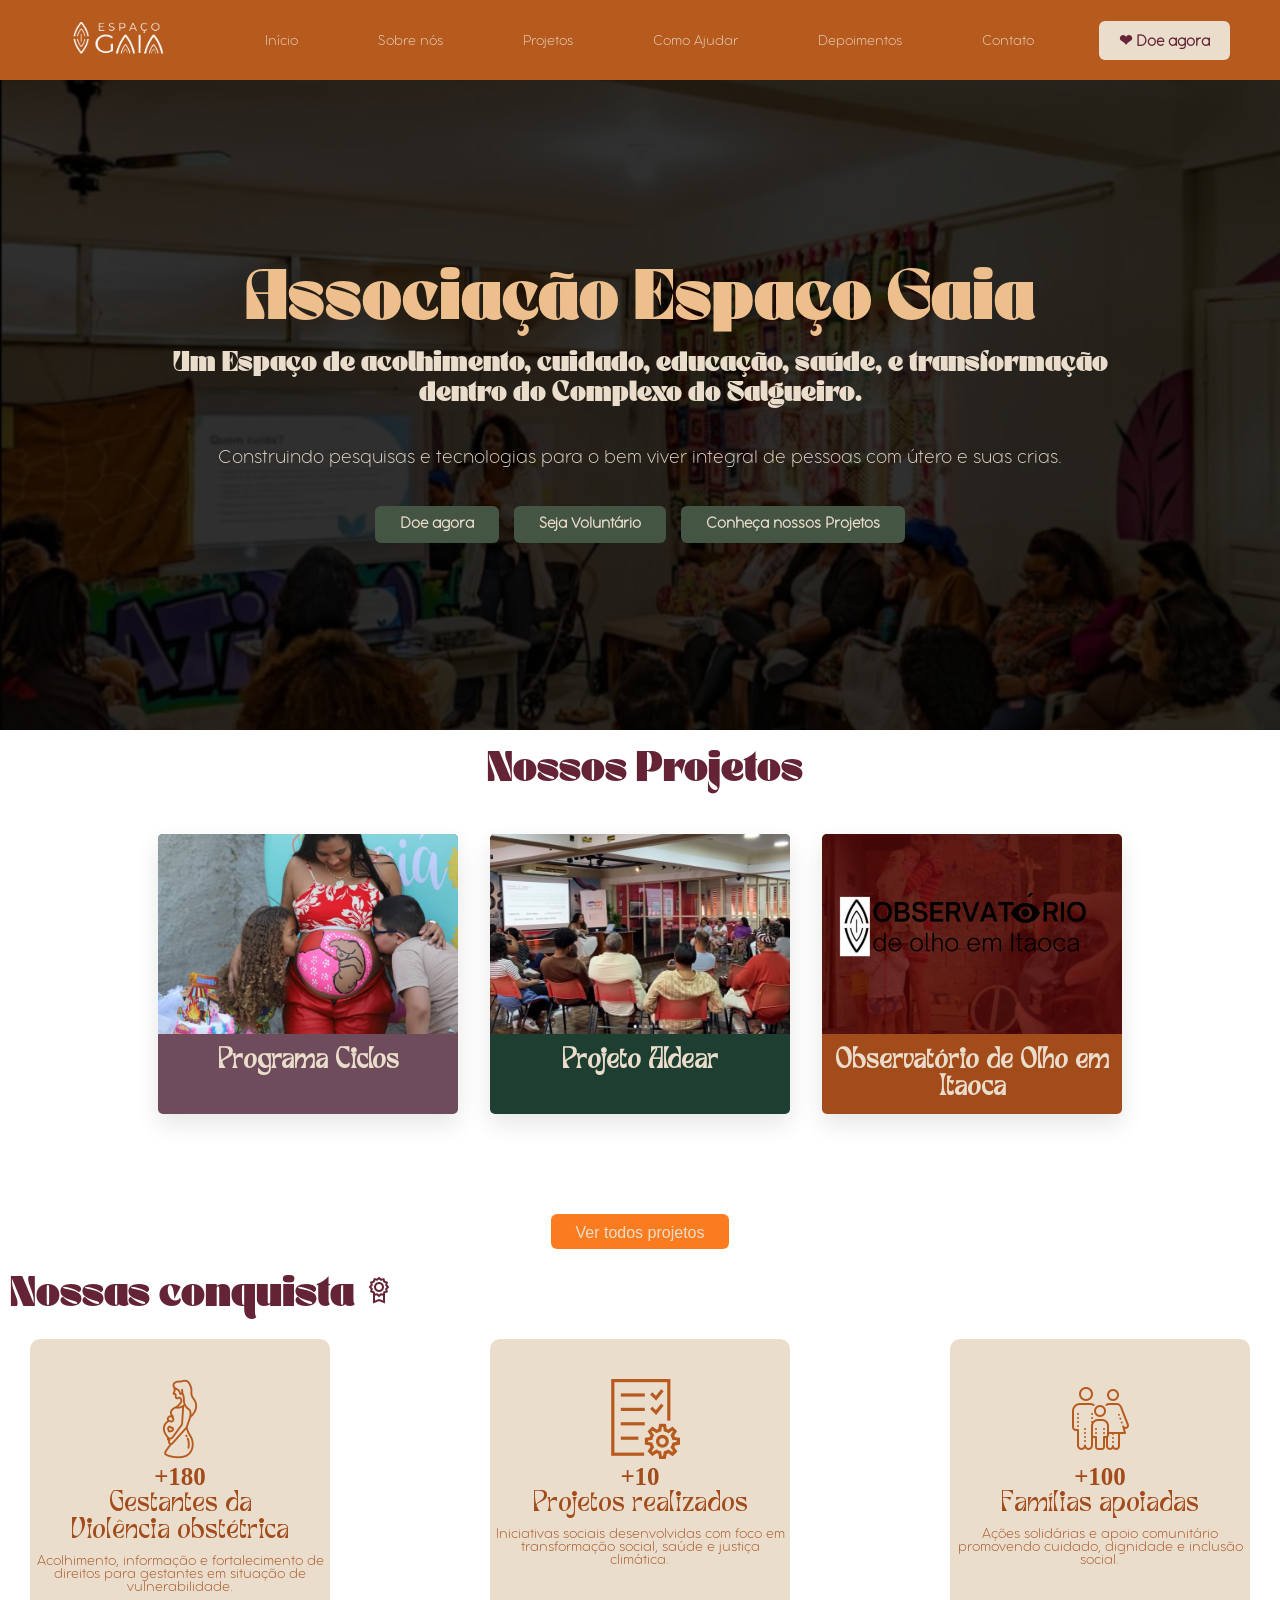
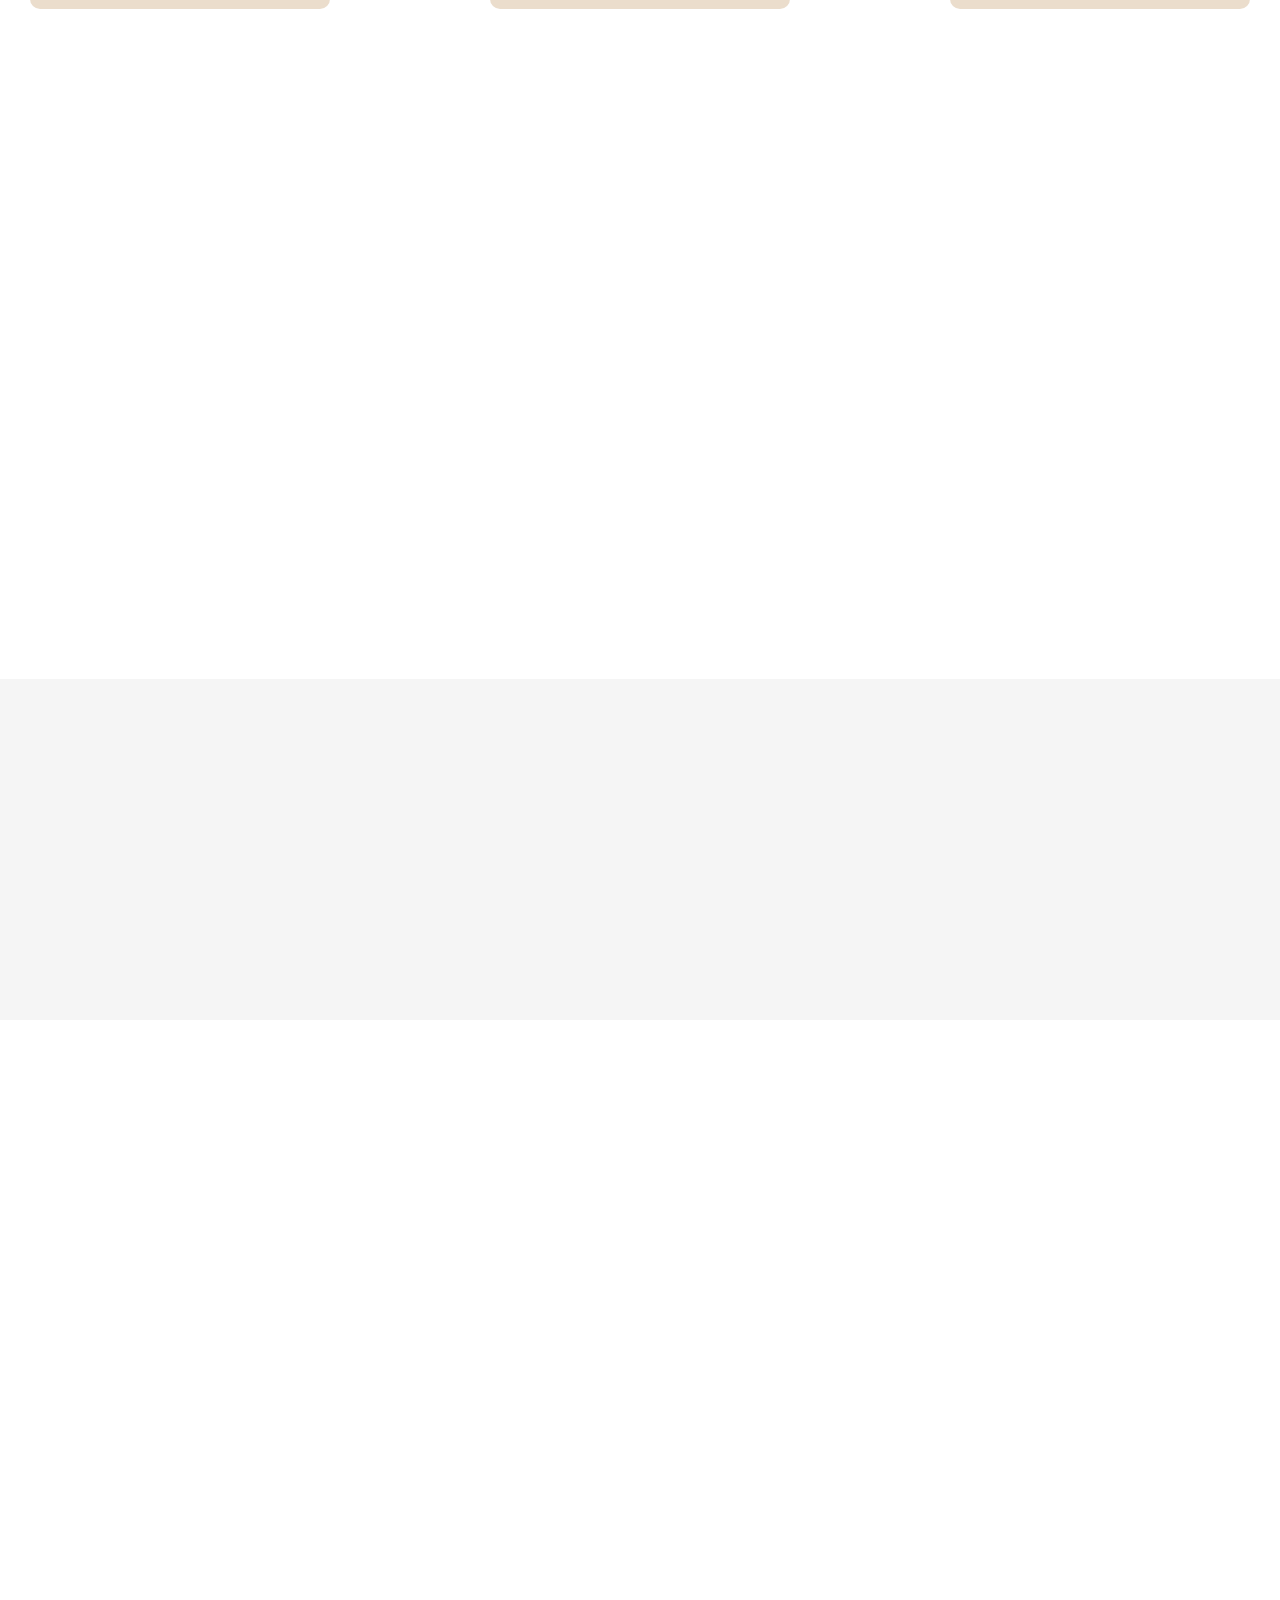
==== index.html @ b7e129c8 "commit13" ====
<!doctype html>
<html lang="pt-br">
  <head>
    <meta charset="UTF-8" />
    <meta name="viewport" content="width=device-width, initial-scale=1.0" />
    <title>Espaço Gaia </title>
    <link rel="stylesheet" href="style.css" />

 
  </head>
  <body>
    <header>
      <div class="container">
        <div class="logo">
          <a href="#inicio"
            ><img src="imagem/Observatorio branca.png" alt="logo Gaia"
          /></a>
        </div>
        <nav>
          <ul class="menu">
            <li><a href="#inicio">Início</a></li>
            <li><a href="sobre.html">Sobre nós</a></li>
            <li><a href="#projetos">Projetos</a></li>
            <li><a href="#ajudar">Como Ajudar</a></li>
            <li><a href="#depoimentos">Depoimentos</a></li>
            <li><a href="#contato">Contato</a></li>
          </ul>
        </nav>
        <div class="hamburguer">
          <span></span>
          <span></span>
          <span></span>
        </div>
        <a href="#" class="btn-doar">❤ Doe agora</a>
      </div>
    </header>
    <section id="inicio" class="hero">
      <div class="hero-container animar">
        <h1>
          Associação Espaço Gaia 
        </h1>
        <p class="h2">Um Espaço de acolhimento, cuidado, educação, saúde, e transformação
           <br> dentro do Complexo do Salgueiro. 
        </p>

        <p>
          Construindo pesquisas e tecnologias para o bem viver integral de
          pessoas com útero e suas crias.
        </p>

        <div class="hero-botoes animar">
          <a href="#" class="btn-hero">Doe agora</a>
          <a href="#" class="btn-hero">Seja Voluntário</a>
          <a href="#projeto" class="btn-hero">Conheça nossos Projetos</a>
        </div>
      </div>
    </section>

    <section id="projetos" class="projetos">
      <div class="container-projeto animar">
        <h2>Nossos Projetos</h2>

        <div class="cards">
          <div class="card cor1 project">
            <img src="imagem/Projeto1.png" alt="projeto-ciclos" />
            <h3>Programa Ciclos</h3>
            <p class="oculto-p pr">
              Programa Ciclos já protegeu quase 200 gestantes da violência
              obstétrica.
            </p>
          </div>

          <div class="card cor2 project">
            <img src="imagem/espaçoGaia.png" alt="projeto-aldear" />
            <h3>Projeto Aldear</h3>
            <p class="oculto-p pr">
              Projeto Aldear realizou pouco mais de 20 rodas de escuta ativa e
              acesso à informação.
            </p>
            
          </div>

          <div class="card cor3 project">
            <img src="imagem/observatorio.jpeg" alt="projeto-itaoca" />
            <h3>Observatório de Olho em Itaoca</h3>
            <p class="oculto-p pr">
              Observatório De Olho em Itaoca participou e produziu 5 pesquisas
              para incidência comunitária.
            </p>
   
          </div>
        </div>

        <div class="cards">
          <div class="card cor4 project oculto">
            <img src="imagem/Projeto1.png" alt="projeto-ecolab" />
            <h3>EcoLab</h3>
         
          </div>

          <div class="card cor5 project oculto">
            <img src="imagem/Projeto1.png" alt="projeto-semente" />
            <h3>Sementes Gaia</h3>
          
          </div>

          <div class="card cor6 project oculto">
            <img src="imagem/Projeto1.png" alt="projeto-mercadinho" />
            <h3>Mercadinho Solidário</h3>
            
          </div>
        </div>
        <div class="cards">
          <div class="card cor4 project oculto">
            <img src="imagem/Projeto1.png" alt="projeto1" />
            <h3>EcoLab</h3>
            
          </div>

          <div class="card cor5 project oculto">
            <img src="imagem/Projeto1.png" alt="projeto1" />
            <h3>Sementes Gaia</h3>
            
          </div>

          <div class="card cor6 project oculto">
            <img src="imagem/Projeto1.png" alt="projeto1" />
            <h3>Mercadinho Solidário</h3>
            
          </div>
        </div>
        <a href="#" class="btn-ver-mais">Ver todos projetos</a>
      </div>
    </section>

    <section id="sobre" class="sobre ">
      <div class="container-sobre">
        <div class="sobre-text animar">
          <h2>Nossas conquista <img src="imagem/conquista.png" alt="conquista"></h2>
          <div class="impact">
            <div class="dados animar">
              <div>
                <img src="imagem/mulheres-logo.png" alt="mulheres-logo">
              </div>
              <div>
                <h3>+180</h3>
                <p>
                Gestantes da <br />
                Violência obstétrica
                </p>
                <p class=" descricao">Acolhimento, informação e fortalecimento de direitos para gestantes em situação de vulnerabilidade.</p>
              </div>
              
            </div>

            <div class="dados animar">
              <div>
                <img src="imagem/projeto-logo.png" alt="projeto-logo">
              </div>
              <div>
                <h3>+10</h3>
                <p>Projetos realizados</p>
                <p class="descricao">Iniciativas sociais desenvolvidas com foco em transformação social, saúde e justiça climática.</p>
              </div>
              
            </div>

            <div class="dados animar">
              <div>
                <img src="imagem/familia-logo.png" alt="familia-logo">
              </div>
              <div>
                <h3>+100</h3>
                <p>Famílias apoiadas</p>
                <p class="descricao">Ações solidárias e apoio comunitário promovendo cuidado, dignidade e inclusão social.</p>
              </div>
              
            </div>
          </div>
        </div>
      </div>
    </section>
    
    <section id="ajudar" class="ajudar animar">
      <div class="container-ajudar animar">
        <h2>Como você pode ajudar</h2>

        <div class="ajudar-cards">
          <div class="ajudar-card animar">
            <h3>Doações</h3>
            <p>Contribua com recursos para manter nossos projetos ativos.</p>
            <a href="#" class="btn-ajudar">Doar agora</a>
          </div>

          <div class="ajudar-card animar">
            <h3>Seja voluntário</h3>
            <p>Participe das nossas ações e faça a diferença na comunidade.</p>
            <a href="#" class="btn-ajudar">Quero ajudar</a>
          </div>

          <div class="ajudar-card animar">
            <h3>Parcerias</h3>
            <p>Empresas e instituições podem apoiar nossos projetos.</p>
            <a href="#" class="btn-ajudar">Fazer parceria</a>
          </div>
        </div>
      </div>
    </section>
    <section id="depoimentos" class="depoimentos">
      <div class="container-depoimento animar">
        <h2>Quem já participou</h2>

        <div class="depoimentos-cards">
          <div class="depoimento-card animar">
            <p>"A ONG mudou minha vida e da minha família."</p>
            <h4>- Maria Silva</h4>
          </div>

          <div class="depoimento-card animar">
            <p>"Participar como voluntário foi uma experiência incrível."</p>
            <h4>- João Santos</h4>
          </div>

          <div class="depoimento-card animar">
            <p>"Projetos que realmente fazem a diferença na comunidade."</p>
            <h4>- Ana Costa</h4>
          </div>
        </div>
      </div>
    </section>

    
    <section class="section-faixa">
           <div class="faixa-logo animar">
              <img src="imagem/faixa-log-cop.png" alt="faixa-log">
            </div>
    </section>

    <footer id="footer" class="footer animar">
       <div class="container-footer">
        <div class="footer-content">
          
          <!-- logo -->
          <div class="logo-footer">
            <img src="imagem/Observatorio branca.png" alt="logo-contato" />
            <p >De uma roda na árvore para uma <br> organização de mulheres e suas crias</p>
          </div>

          <!-- INFORMAÇÕES -->
          <div class="info-footer">
            <h2>Entre em contato</h2>
            <div class="footer-cont">
              <img src="imagem/email-logo1.png" alt="email-logo" />
              <p>oscgaia.espaco@gmail.com</p>
            </div>
            <div class="footer-cont">
              <img src="imagem/email-logo1.png" alt="email-logo" />
              <p>oscgaia.espaco@gmail.com</p>
            </div>
            <div class="footer-cont">
              <img src="imagem/email-logo1.png" alt="email-logo" />
              <p>oscgaia.espaco@gmail.com</p>
            </div>
            <div class="footer-cont">
              <img src="imagem/email-logo1.png" alt="email-logo" />
              <p>oscgaia.espaco@gmail.com</p>
            </div>
            <div class="footer-cont">
              <img src="imagem/telefone-logo.png" alt="telefone-logo" />
              <p>+55 21 97903-9223</p>
            </div>
            <div class="footer-cont">
              <img src="imagem/logo-loca.png" alt="logo-loca" />
              <p>
                Rua das Pérolas. N° 1373 <br />
                Jardim Catarina, São Gonçalo, RJ <br />
                CEP: 24715611
              </p>
            </div>
          </div>
          <!-- rede sociais -->
          <div class="footer-rede">
            <h2>Rede Sociais</h2>
            <p>Siga-nos e acompanhe!</p>
            <div class="rede">
              <div class="rede-sociais">
              <a href="https://www.instagram.com/gaia.espaco?igsh=cjQ1c2g4MWlua2tu"><img src="imagem/insta-logo.png" alt="instagran-logo"/></a>
            </div>
            <div class="rede-sociais">
              <a href="#"><img src="imagem/logo-facebook.png" alt="logo-facebook"/></a>
            </div>
            <div class="rede-sociais">
              <a href="#"><img src="imagem/logo-linkedin.png" alt="logo-linkedin"/></a>
            </div>
            </div>
        </div>
      </div>
      <div class="div-footer">
        <p>© 2026 Espaço Gaia ONG | CNPJ 55.297.054/0001-52</p>
      </div>
    </footer>

    <script src="script.js"></script>
  </body>
</html>
---- style.css ----
* {
  margin: 0;
  padding: 0;
  box-sizing: border-box;
  max-width: 100%;
}
@font-face {
  font-family: "TanBuste";
  src: url("fonts/TANBUSTER-fonts.otf") format("opentype");
}

@font-face {
  font-family: "AristotelicaPro";
  src: url("fonts/Zetafonts - Aristotelica Pro Text Extralight.otf")
    format("opentype");
}

@font-face {
  font-family: "TanParadiso";
  src: url("fonts/TAN-PARADISO.ttf") format("opentype");
}
body {
  width: 100%;
  overflow-x: hidden;
}

header {
  background: #b65a1e;
  padding: 0;
  position: relative;
  height: 80px;
  width: 100%;
  top: 0;
  z-index: 1000;
  transition: 0.3s;
}

/* logo */
.logo {
  height: 80px;
  width: 150px;
}

.logo img {
  height: 100%;
  width: 100%;
}

/* container do header */
.container {
  max-width: 1200px;
  width: 100%;
  height: 80px;
  margin: auto;
  padding: 0 10px;
  display: flex;
  align-items: center;
  justify-content: space-between;
}

/* menu opções */
.menu {
  display: flex;
  gap: 5rem;
  list-style: none;
}

/* menu links */
.menu a {
  text-decoration: none;
  color: #ebddcc;
  font-size: 15px;
  font-family: "AristotelicaPro", sans-serif;
}

/* Botão */
.btn-doar {
  background: #ebddcc;
  color: #642435;
  padding: 10px 20px;
  border-radius: 6px;
  text-decoration: none;
  font-weight: bold;
  font-family: "AristotelicaPro";
}
/*Style hamburguer */
.hamburguer {
  display: none;
  cursor: pointer;
}
.hamburguer span {
  display: block;
  width: 25px;
  height: 3px;
  background: white;
  margin: 5px 0;
  transition: 0.3s;
}

.hamburguer.ativo span:nth-child(1) {
  transform: rotate(45deg) translate(6px, 6px);
}

.hamburguer.ativo span:nth-child(2) {
  opacity: 0;
}

.hamburguer.ativo span:nth-child(3) {
  transform: rotate(-45deg) translate(5px, -5px);
}

/* style hero */
.hero {
  height: 650px;
  background: url("imagem/projetoGaia.png") no-repeat center/cover;
  display: flex;
  align-items: center;
  justify-content: center;
  position: relative;
  width: 100%;
}

/* camada escura na imagem */
.hero:before {
  content: "";
  position: absolute;
  inset: 0;
  background: rgba(0, 0, 0, 0.81);
}

/* conteudo acima da imagem */
.hero-container {
  position: relative;
  padding: 0;
  gap: 5rem;
  text-align: center;
}

/* Texo hero */

.hero-container h1 {
  font-size: 50px;
  margin-bottom: 10px;
  font-family: "TanBuste", sans-serif;
  color: #edbf8d;
}
.hero-container .h2 {
  font-family: "TanBuste";
}
.hero p {
  margin-bottom: 20px;
  font-size: 20px;
  font-family: "AristotelicaPro";
  padding: 0 0 20px 0;
  color: #ebddcc;
}

/* botão hero */
.hero-botoes {
  display: flex;
  gap: 15px;
  justify-content: center;
  margin-top: 20px;
}
.btn-hero {
  background: #455543;
  color: #ebddcc;
  font-family: "AristotelicaPro";
  padding: 12px 25px;
  border-radius: 6px;
  text-decoration: none;
  font-weight: bold;
  transition: 0.3;
}

.btn-hero:hover {
  background: #b65a1e;
}

/* Pagina Sobre */
.sobre {
  background: #ffffff;
  display: block;
  margin-top: 5px;
  justify-content: center;
  padding: 0 0 20px 0;
}

.container-sobre {
  align-items: center;
  gap: 40px;
}

.sobre-text h2 {
  font-size: 30px;
  margin-bottom: 20px;
  font-family: "TanBuste";
  margin-left: 10px;
  color: #642435;
  justify-content: center;
}

.btn-sobre {
  margin-top: 10px;
  background: #ff2600;
  font-family: "Franklin Gothic Medium", "Arial Narrow", Arial, sans-serif;
  color: white;
  padding: 10px 20px;
  border-radius: 6px;
  text-decoration: none;
  transition: 0.3;
  margin-left: 10px;
  text-align: center;
  justify-content: center;
}

.btn-sobre:hover {
  background: #1500ff;
}

/* impacto*/
.impact {
  display: flex;
  text-align: center;
  gap: 10rem;
  margin-top: 20px;
  justify-content: center;
}

.dados {
  background: #ebddcc;
  color: #a34c1b;
  border-radius: 10px;
  width: 300px;
  height: 270px;
  align-items: center;
  justify-content: center;
  text-align: center;
  padding: 40px 0 30px 0;
}

.impact h3 {
  font-size: 25px;
}

.dados p {
  font-size: 20px;
  font-family: "TanParadiso";
  margin-bottom: 10px;
}

.dados .descricao {
  font-family: "AristotelicaPro";
  font-size: 15px;
}

.btn {
  text-align: center;
  padding: 20px;
}
/* style projetos */
.projetos {
  padding: 20px 0;
  text-align: center;
  background: #ffffff;
  width: 100%;
}

.projetos h2 {
  font-size: 30px;
  margin-bottom: 20px;
  margin-left: 10px;
  color: #642435;
  font-family: "TanBuste";
}

.cards {
  display: flex;
  gap: 2rem;
  padding: 20px;
  justify-content: center;
}

.card {
  width: 300px;
  min-height: 280px;
  border-radius: 5px;
  overflow: hidden;
  box-shadow: 0 10px 25px rgba(0, 0, 0, 0.1);
  flex-shrink: 0;
  text-align: center;
  transition: 0.3s;
}

.cor1 {
  background: #6e4c5b;
}

.cor2 {
  background: #1d3e30;
}

.cor3 {
  background: #a34c1b;
}

.cor4 {
  background: #258900;
}

.cor5 {
  background: #830000;
}
.cor6 {
  background: #000c73;
}

.card img {
  width: 100%;
  height: 200px;
  object-fit: cover;
}

.card h3 {
  margin: 10px 0 10px;
  font-family: "TanParadiso";
  font-size: 20px;
  color: #ebddcc;
  text-align: center;
}
.card a {
  display: inline-block;
  margin: 0;
  padding: 8px 15px;
  background: white;
  color: #000;
  border-radius: 5px;
  text-decoration: none;
  font-size: 0.9rem;
  transition: 0.3s;
}

.card a:hover {
  background: #b65a1e;
  color: white;
}

.card:hover {
  transform: translateY(-8px);
}

.oculto-p {
  font-family: "AristotelicaPro";
  font-size: 18px;
  max-height: 0;
  overflow: hidden;
  transition: all 0.4s ease;
  padding: 0 15px;
  color: #ebddcc;
  opacity: 0;
}

.card.ativo .oculto-p {
  max-height: 250px;
  margin-top: 10px;
  opacity: 1;
}
.card {
  cursor: pointer;
}

.oculto {
  display: none;
}

.oculto.mostrar {
  display: block;
}

.btn-ver-mais {
  display: inline-block;
  height: 35px;
  text-align: center;
  justify-content: center;
  padding: 10px 25px;
  background: #fb7c1f;
  color: #ebddcc;
  border-radius: 6px;
  text-decoration: none;
  transition: 0.3s;
  font-family: "Franklin Gothic Medium", "Arial Narrow", Arial, sans-serif;
}

.btn-ver-mais:hover {
  background: #642435;
}

/* style como ajudar */
.ajudar {
  padding: 80px 0;
  background: url("imagem/cestaBasica.png") center/cover no-repeat;
  position: relative;
  text-align: center;
  height: 650px;
}

.ajudar::before {
  content: "";
  position: absolute;
  top: 0;
  left: 0;
  width: 100%;
  height: 100%;
  background: rgba(0, 0, 0, 0.6);
}

.ajudar .container-ajudar {
  position: relative;
  z-index: 1;
}

.ajudar h2 {
  font-size: 30px;
  margin-bottom: 40px;
  color: #ebddcc;
  font-family: "TanBuste";
}

.ajudar-cards {
  display: flex;
  gap: 20px;
  justify-content: center;
  flex-wrap: wrap;
  padding: 100px 0;
}

.ajudar-card p {
  font-family: "AristotelicaPro";
  font-size: 12px;
  margin-top: 5px;
}

.ajudar-card h3 {
  font-family: "TanParadiso";
  color: #642435;
}

.ajudar-card {
  background: #ebddcc;
  padding: 20px;
  border-radius: 10px;
  width: 280px;
  box-shadow: 0 5px 15px rgba(0, 0, 0, 0.1);
}

.btn-ajudar {
  display: inline-block;
  margin-top: 15px;
  background: #455543;
  color: #ebddcc;
  padding: 10px 20px;
  border-radius: 6px;
  text-decoration: none;
  font-family: "AristotelicaPro";
}

/* style depoimento */
.depoimentos {
  padding: 80px 0;
  background: #f5f5f5;
  text-align: center;
}

.depoimentos h2 {
  font-size: 2rem;
  margin-bottom: 40px;
  font-family: "TanBuste";
  color: #642435;
}

.depoimentos-cards {
  display: flex;
  gap: 20px;
  justify-content: center;
  flex-wrap: wrap;
}

.depoimento-card {
  background: white;
  padding: 20px;
  border-radius: 10px;
  width: 280px;
  box-shadow: 0 5px 15px rgba(0, 0, 0, 0.1);
}
.depoimento-card p {
  font-family: "AristotelicaPro";
  margin-bottom: 10px;
}

.depoimento-card h4 {
  color: #a34c1b;
}

.container-depoimento h2 {
  font-family: "TanBuste";
}

/* footer*/
.footer {
  padding: 80px 0;
  background: #b65a1e;
  color: white;
}

.footer h2 {
  text-align: center;
  margin-bottom: 10px;
  color: #ebddcc;
  font-family: "TanBuste";
}

.footer-content {
  display: flex;
  gap: 15rem;
  justify-content: center;
}

.logo-footer img {
  width: 200px;
  height: 100px;
}

.logo-footer p {
  font-size: 15px;
  padding: 0 0 0 20px;
  font-family: "TanParadiso";
  color: #ebddcc;
}

.info-footer {
  max-width: 300px;
}

.info-footer h3 {
  margin-bottom: 10px;
  font-size: 20px;
}

.info-footer p {
  margin-bottom: 8px;
  font-size: 15px;
  font-family: "AristotelicaPro";
}

.footer-cont {
  display: flex;
  gap: 1rem;
  padding: 5px 0;
  width: 500px;
}

.footer-cont img {
  height: 20px;
}

.rede {
  display: flex;
  gap: 1rem;
}

.footer-rede {
  margin-bottom: 5px;
}
.footer-rede p {
  font-family: "AristotelicaPro";
}

.logo-rede h2 {
  margin: 0;
  padding: 0 0 10px 0;
  font-size: 20px;
  font-family: "TanBuste";
}

.rede-sociais img {
  width: 40px;
  height: 40px;
}

.div-footer {
  text-align: center;
  margin-top: 50px;
}

/* animar */
.animar {
  opacity: 0;
  transform: translateY(40px);
  transition: all 0.6s ease;
}

.animar.ativo {
  opacity: 1;
  transform: translateY(0);
}

/* Página Sobre */
.sobre-page {
  font-family: Arial, sans-serif;
  line-height: 1.6;
}

.organizacao {
  padding: 60px 20px;
  display: flex;
  flex-wrap: wrap;
  gap: 1rem;
}

.text h2 {
  font-size: 30px;
  color: #642435;
  font-family: "TanBuste";
}
.text p {
  color: #1d3e30;
  font-size: 20px;
}

.imagem-pag {
  text-align: center;
}

.imagem-pag img {
  width: 100%;
  max-width: 600px;
  border-radius: 12px;
  border: 5px solid #b65a1e;

  margin-top: 100px;
}

.historia-content {
  max-width: 800px;
  margin: 0 auto 50px;
  text-align: center;
}

.historia-content p {
  margin-bottom: 15px;
  font-size: 1rem;
}

.sobre-cont {
  background: #d6c3a3;
  padding: 25px;
  border-radius: 10px;
  margin-bottom: 20px;
  max-width: 800px;
  margin-left: auto;
  margin-right: auto;
  transition: 0.3s;
}

.missao-cont {
  background: #ebddcc;
  padding: 25px;
  border-radius: 10px;
  margin-bottom: 20px;
  max-width: 800px;
  margin-left: auto;
  margin-right: auto;
  transition: 0.3s;
}
.visao-cont {
  background: #edbf8d;
  padding: 25px;
  border-radius: 10px;
  margin-bottom: 20px;
  max-width: 800px;
  margin-left: auto;
  margin-right: auto;
  transition: 0.3s;
}
.valores-cont {
  background: #b17253;
  padding: 25px;
  border-radius: 10px;
  margin-bottom: 20px;
  max-width: 800px;
  margin-left: auto;
  margin-right: auto;
  transition: 0.3s;
}
.sobre-cont:hover,
.missao-cont:hover,
.visao-cont:hover,
.valores-cont:hover {
  transform: translateY(-5px);
}

.sobre-cont h2 {
  font-family: "TanParadiso";
  color: #642435;
}
.missao-cont h2 {
  color: #a34c1b;
  font-family: "TanParadiso";
}
.visao-cont h2 {
  color: #455543;
  font-family: "TanParadiso";
}
.valores-cont h2 {
  color: #ebddcc;
  font-family: "TanParadiso";
}
.sobre-cont p,
.missao-cont p,
.visao-cont p,
.valores-cont p {
  color: #000;
}

.section-faixa {
  width: 100%;
  height: 150px;
}
.faixa-logo {
  width: 100%;
  height: 150px;
}

.faixa-logo img {
  width: 100%;
  height: 100%;
}

/* Página Doação */
/* hero */
.hero-doacao {
  padding: 10px 10px;
}

.container-doacao {
  display: flex;
  align-items: center;
  gap: 4rem;
}

.text-doacao {
  flex: 1;
}

.text-doacao span {
  color: #b65a1e;
  font-size: 20px;
  font-family: "AristotelicaPro";
  padding-bottom: 5px;
}

.text-doacao h1 {
  font-size: 35px;
  margin: 10px 0;
  color: #642435;
  font-family: "TanBuste";
}

.text-doacao p {
  line-height: 1.8;
  margin-bottom: 20px;
  font-family: "TanBuste";
  color: #000;
}

.text-doacao h3 {
  color: #b65a1e;
  font-family: "AristotelicaPro";
}

.text-doacao h3 img {
  height: 20px;
  width: 20px;
}

.doacao-img {
  flex: 1;
}

.doacao-img img {
  width: 100%;
  border-radius: 20px;
}

/* PIX */

.pix {
  padding: 40px 0;
}

.pix-container {
  display: flex;
  gap: 2rem;
}

.pix-box,
.ajuda-box {
  background: white;
  padding: 40px;
  border-radius: 20px;
  flex: 1;
}

.pix-box h2,
.ajuda-box h2 {
  margin-bottom: 30px;
  color: #642435;
  font-family: "tanParadiso";
}

.pix-content {
  display: flex;
  gap: 2rem;
  align-items: center;
}

.pix-content img {
  width: 220px;
}

.pix-info p {
  margin-bottom: 20px;
  font-family: "AristotelicaPro";
}

.pix-info h4 {
  color: #b65a1e;
  margin-bottom: 10px;
  font-family: "AristotelicaPro";
}

.pix-chave {
  background: #f5f5f5;
  padding: 15px;
  border-radius: 10px;
  margin-bottom: 15px;
  font-family: "AristotelicaPro";
}

.ajuda-item {
  margin-bottom: 30px;
  font-family: "AristotelicaPro";
}

.ajuda-item h3 {
  color: #b65a1e;
  margin-bottom: 10px;
  font-family: "AristotelicaPro";
}

/* Style para celular */
@media (max-width: 750px) and (min-width: 320px) {
  .container {
    padding: 10px 15px;
    display: flex;
    align-items: center;
    justify-content: space-between;
  }

  /* logo header */
  .logo img {
    width: 120px;
  }

  .menu {
    display: none;
    flex-direction: column;
    position: absolute;
    width: 100%;
    left: 0;
    top: 70px;
    background: white;
    padding: 20px;
  }

  .btn-doar {
    padding: 6px 10px;
    font-size: 12px;
  }
  .menu.ativo {
    display: flex;
    background: #b65a1e;
  }
  .hamburguer {
    display: block;
    cursor: pointer;
  }

  .hamburguer span {
    width: 22px;
    background: white;
    display: block;
  }

  /* inicio */
  .hero h1 {
    font-size: 1.8rem;
  }
  .hero {
    padding: 20px;
  }

  .hero-botoes {
    flex-direction: column;
    align-items: center;
  }

  .btn-hero1 {
    width: 100%;
    max-width: 300px;
    text-align: center;
  }

  .btn-hero2 {
    width: 100%;
    max-width: 300px;
    text-align: center;
  }

  .btn-hero3 {
    width: 100%;
    max-width: 300px;
    text-align: center;
  }

  /* sobre + impacto */
  .container-sobre {
    flex-direction: column;
    text-align: center;
    gap: 10px;
  }

  .sobre-text h2::after {
    display: none;
  }

  .impact {
    align-items: center;
    gap: 20px;
    margin-top: 20px;
    flex-direction: column;
  }
  .dados {
    width: 80%;
    display: flex;
    gap: 1rem;
  }
  .dados img {
    width: 200px;
    height: 100px;
  }

  /* projetos  */
  .cards {
    flex-direction: column;
    overflow-x: hidden;
    align-items: center;
  }

  .card {
    width: 100%;
    max-width: 350px;
    text-align: center;
    justify-content: center;
    border-radius: 10px;
  }

  .card h3 {
    font-size: 1rem;
  }

  .card p {
    font-size: 0.85rem;
  }

  .card a {
    text-align: center;
  }

  .btn-projeto {
    width: 30%;
    text-align: center;
  }

  .btn-ver-mais {
    width: 50%;
    text-align: center;
  }

  /* como ajudar */
  .ajudar {
    padding: 20px 0 0 0;
  }

  .ajudar h2 {
    margin-bottom: 50px;
  }

  .ajudar-cards {
    flex-direction: column;
    align-items: center;
    padding: 0;
  }

  .ajudar-card {
    width: 90%;
  }

  /* depoimento */
  .depoimentos-cards {
    flex-direction: column;
    align-items: center;
  }

  .depoimento-card {
    width: 90%;
  }

  /* footer */
  .footer-content {
    flex-direction: column;
    align-items: center;
    gap: 2rem;
  }

  .info-footer {
    width: 90%;
  }

  .footer {
    text-align: center;
  }

  .logo-rede {
    padding: 20px;
  }

  /* animar */
  .animar {
    opacity: 0;
    transform: translateY(40px);
    transition: all 0.6s ease;
  }

  .animar.ativo {
    opacity: 1;
    transform: translateY(0);
  }

  .footer-content {
    flex-direction: column;
    text-align: center;
  }

  .historia-content {
    padding: 0 10px;
  }

  .imagem-pag img {
    max-width: 100%;
  }

  .container,
  .container-footer {
    max-width: 1200px;
    margin: auto;
  }

  /* pagina sobre */
  .organizacao {
    display: block;
  }

  .imagem-pag img {
    width: 100%;
    margin-top: 0;
  }

  .text h2 {
    padding: 10px;
  }

  .text p {
    padding: 0 0 10px;
  }
  /* faixa decorativa */
  .section-faixa {
    height: 100px;
  }
  .faixa-logo {
    height: 100px;
  }
  .faixa-logo img {
    width: 100%;
    height: 100%;
  }
}

/*== 850px ==*/
@media (max-width: 850px) and (min-width: 751px) {
  .container {
    padding: 10px 15px;
    display: flex;
    align-items: center;
    justify-content: space-between;
  }

  /* logo header */
  .logo img {
    width: 120px;
  }

  .menu {
    display: none;
    flex-direction: column;
    position: absolute;
    width: 100%;
    left: 0;
    top: 70px;
    background: white;
    padding: 20px;
  }

  .btn-doar {
    padding: 6px 10px;
    font-size: 12px;
  }
  .menu.ativo {
    display: flex;
    background: #b65a1e;
  }
  .hamburguer {
    display: block;
    cursor: pointer;
  }

  .hamburguer span {
    width: 22px;
    background: white;
    display: block;
  }

  /* inicio */
  .hero h1 {
    font-size: 1.8rem;
  }
  .hero {
    padding: 20px;
  }

  .hero-botoes {
    flex-direction: column;
    align-items: center;
  }

  .btn-hero1 {
    width: 100%;
    max-width: 300px;
    text-align: center;
  }

  .btn-hero2 {
    width: 100%;
    max-width: 300px;
    text-align: center;
  }

  .btn-hero3 {
    width: 100%;
    max-width: 300px;
    text-align: center;
  }

  /* sobre + impacto */
  .container-sobre {
    flex-direction: column;
    text-align: center;
    gap: 10px;
  }

  .sobre-text h2::after {
    display: none;
  }

  .impact {
    align-items: center;
    gap: 20px;
    margin-top: 20px;
  }
  .dados {
    width: 100%;
    padding: 20px;
  }

  .dados img {
    width: 200px;
    height: 100px;
  }

  /* projetos  */
  .cards {
    flex-direction: column;
    overflow-x: hidden;
    align-items: center;
  }

  .card {
    width: 100%;
    max-width: 350px;
    text-align: center;
    justify-content: center;
    border-radius: 10px;
  }

  .card h3 {
    font-size: 1rem;
  }

  .card p {
    font-size: 0.85rem;
  }

  .card a {
    text-align: center;
  }

  .btn-projeto {
    width: 30%;
    text-align: center;
  }

  .btn-ver-mais {
    width: 50%;
    text-align: center;
  }

  /* como ajudar */
  .ajudar {
    padding: 20px 0 0 0;
  }

  .ajudar h2 {
    margin-bottom: 50px;
  }

  .ajudar-cards {
    flex-direction: column;
    align-items: center;
    padding: 0;
  }

  .ajudar-card {
    width: 90%;
  }

  /* depoimento */
  .depoimentos-cards {
    flex-direction: column;
    align-items: center;
  }

  .depoimento-card {
    width: 90%;
  }

  /* footer */
  .footer-content {
    flex-direction: column;
    align-items: center;
    gap: 2rem;
  }

  .info-footer {
    width: 90%;
  }

  .footer {
    text-align: center;
  }

  .logo-rede {
    padding: 20px;
  }

  /* animar */
  .animar {
    opacity: 0;
    transform: translateY(40px);
    transition: all 0.6s ease;
  }

  .animar.ativo {
    opacity: 1;
    transform: translateY(0);
  }

  .footer-content {
    flex-direction: column;
    text-align: center;
  }

  .historia-content {
    padding: 0 10px;
  }

  .imagem-pag img {
    max-width: 100%;
  }

  .container,
  .container-footer {
    max-width: 1200px;
    margin: auto;
  }

  /* pagina sobre */
  .organizacao {
    display: block;
  }

  .imagem-pag img {
    width: 100%;
    margin-top: 0;
  }

  .text h2 {
    padding: 10px;
  }

  .text p {
    padding: 0 0 10px;
  }
  /* faixa decorativa */
  .section-faixa {
    height: 100px;
  }
  .faixa-logo {
    height: 100px;
  }
  .faixa-logo img {
    width: 100%;
    height: 100%;
  }
}

/*== 1050px ==*/
@media (max-width: 1050px) and (min-width: 851px) {
  .container {
    padding: 10px 15px;
    display: flex;
    align-items: center;
    justify-content: space-between;
  }

  /* logo header */
  .logo img {
    width: 120px;
  }

  .menu {
    display: none;
    flex-direction: column;
    position: absolute;
    width: 100%;
    left: 0;
    top: 70px;
    background: white;
    padding: 20px;
  }

  .btn-doar {
    padding: 6px 10px;
    font-size: 12px;
  }
  .menu.ativo {
    display: flex;
    background: #b65a1e;
  }
  .hamburguer {
    display: block;
    cursor: pointer;
  }

  .hamburguer span {
    width: 22px;
    background: white;
    display: block;
  }

  /* inicio */
  .hero h1 {
    font-size: 1.8rem;
  }
  .hero {
    padding: 20px;
  }

  .hero-botoes {
    flex-direction: column;
    align-items: center;
  }

  .btn-hero1 {
    width: 100%;
    max-width: 300px;
    text-align: center;
  }

  .btn-hero2 {
    width: 100%;
    max-width: 300px;
    text-align: center;
  }

  .btn-hero3 {
    width: 100%;
    max-width: 300px;
    text-align: center;
  }

  /* sobre + impacto */
  .container-sobre {
    flex-direction: column;
    text-align: center;
    gap: 10px;
  }

  .sobre-text h2::after {
    display: none;
  }

  .impact {
    align-items: center;
    gap: 20px;
    margin-top: 20px;
  }
  .dados {
    width: 100%;
    padding: 20px;
  }

  .dados img {
    width: 200px;
    height: 100px;
  }

  /* projetos  */
  .cards {
    flex-direction: column;
    overflow-x: hidden;
    align-items: center;
  }

  .card {
    width: 100%;
    max-width: 350px;
    text-align: center;
    justify-content: center;
    border-radius: 10px;
  }

  .card h3 {
    font-size: 1rem;
  }

  .card p {
    font-size: 0.85rem;
  }

  .card a {
    text-align: center;
  }

  .btn-projeto {
    width: 30%;
    text-align: center;
  }

  .btn-ver-mais {
    width: 50%;
    text-align: center;
  }

  /* como ajudar */
  .ajudar {
    padding: 20px 0 0 0;
  }

  .ajudar h2 {
    margin-bottom: 50px;
  }

  .ajudar-cards {
    flex-direction: column;
    align-items: center;
    padding: 0;
  }

  .ajudar-card {
    width: 90%;
  }

  /* depoimento */
  .depoimentos-cards {
    flex-direction: column;
    align-items: center;
  }

  .depoimento-card {
    width: 90%;
  }

  /* footer */
  .footer-content {
    flex-direction: column;
    align-items: center;
    gap: 2rem;
  }

  .info-footer {
    width: 90%;
  }

  .footer {
    text-align: center;
  }

  .logo-rede {
    padding: 20px;
  }

  /* animar */
  .animar {
    opacity: 0;
    transform: translateY(40px);
    transition: all 0.6s ease;
  }

  .animar.ativo {
    opacity: 1;
    transform: translateY(0);
  }

  .footer-content {
    flex-direction: column;
    text-align: center;
  }

  .historia-content {
    padding: 0 10px;
  }

  .imagem-pag img {
    max-width: 100%;
  }

  .container,
  .container-footer {
    max-width: 1200px;
    margin: auto;
  }

  /* pagina sobre */
  .organizacao {
    display: block;
  }

  .imagem-pag img {
    width: 100%;
    margin-top: 0;
  }

  .text h2 {
    padding: 10px;
  }

  .text p {
    padding: 0 0 10px;
  }
  /* faixa decorativa */
  .section-faixa {
    height: 100px;
  }
  .faixa-logo {
    height: 100px;
  }
  .faixa-logo img {
    width: 100%;
    height: 100%;
  }
}
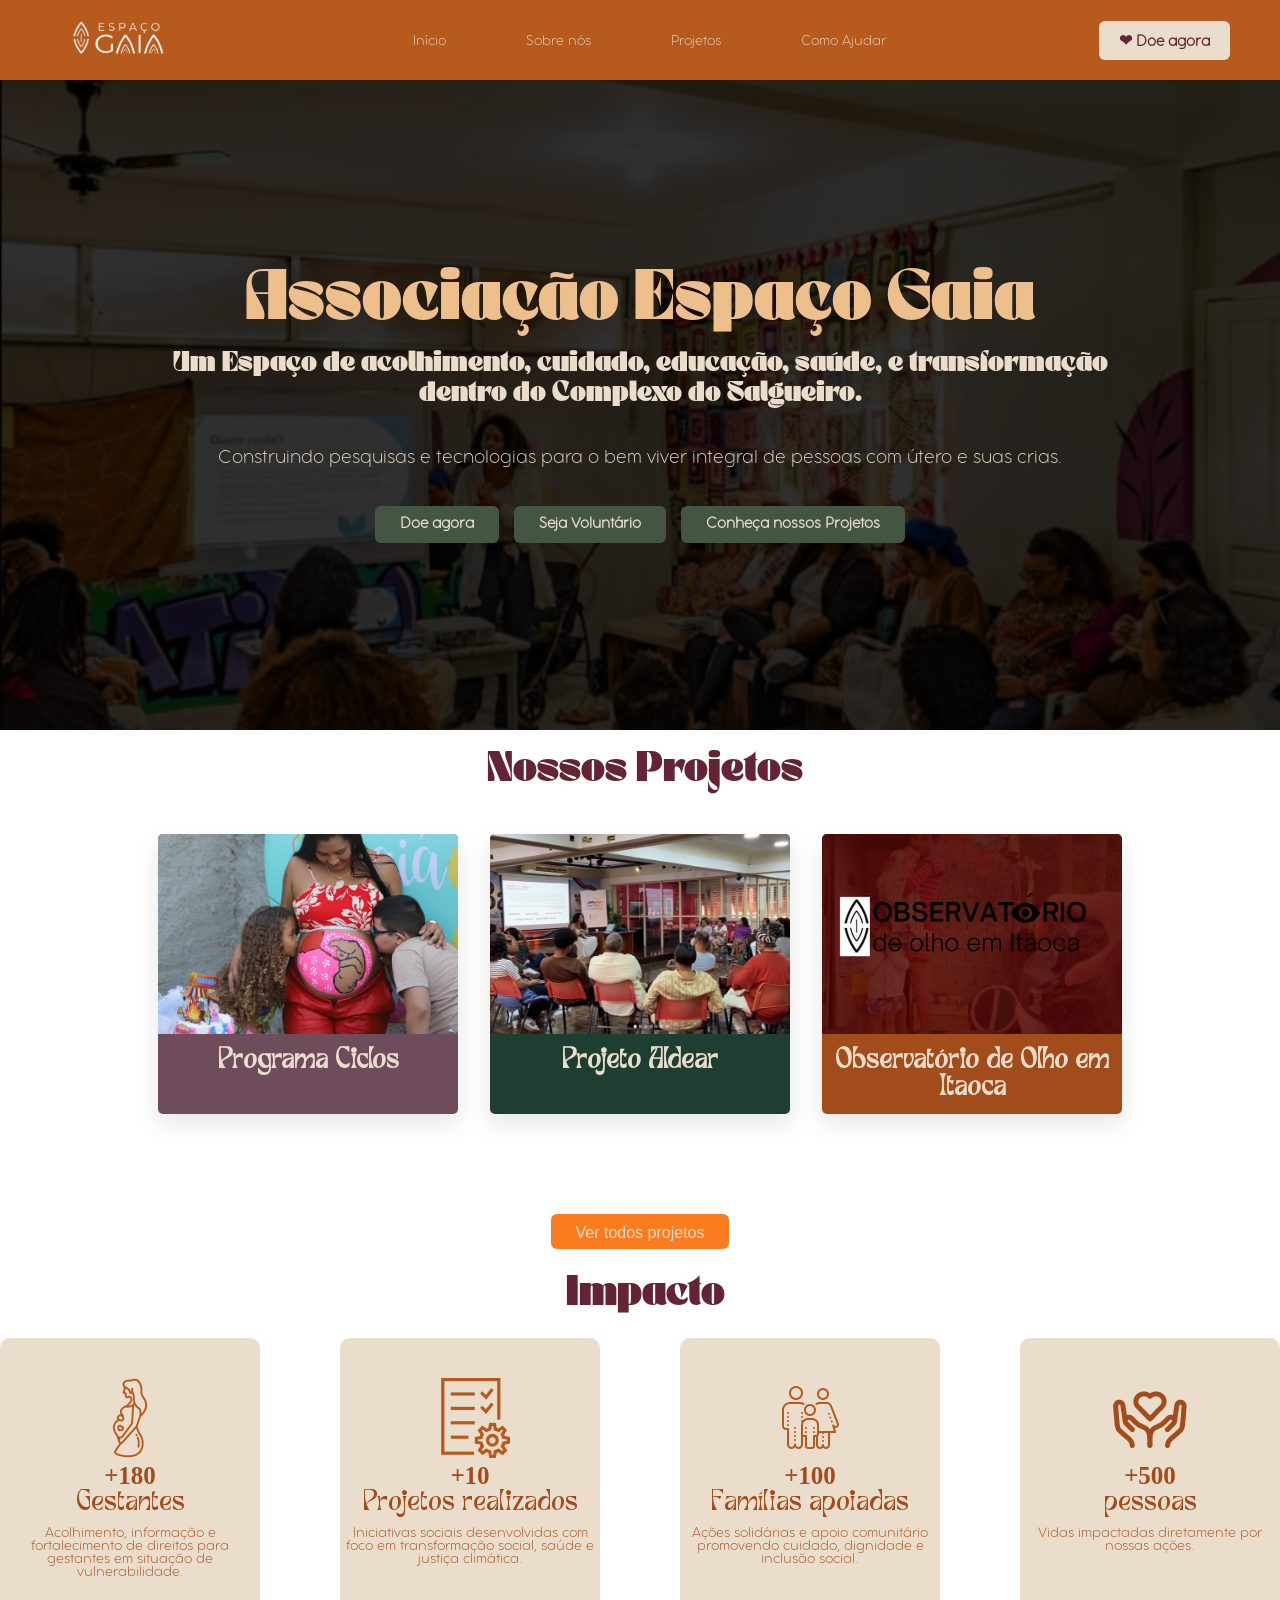
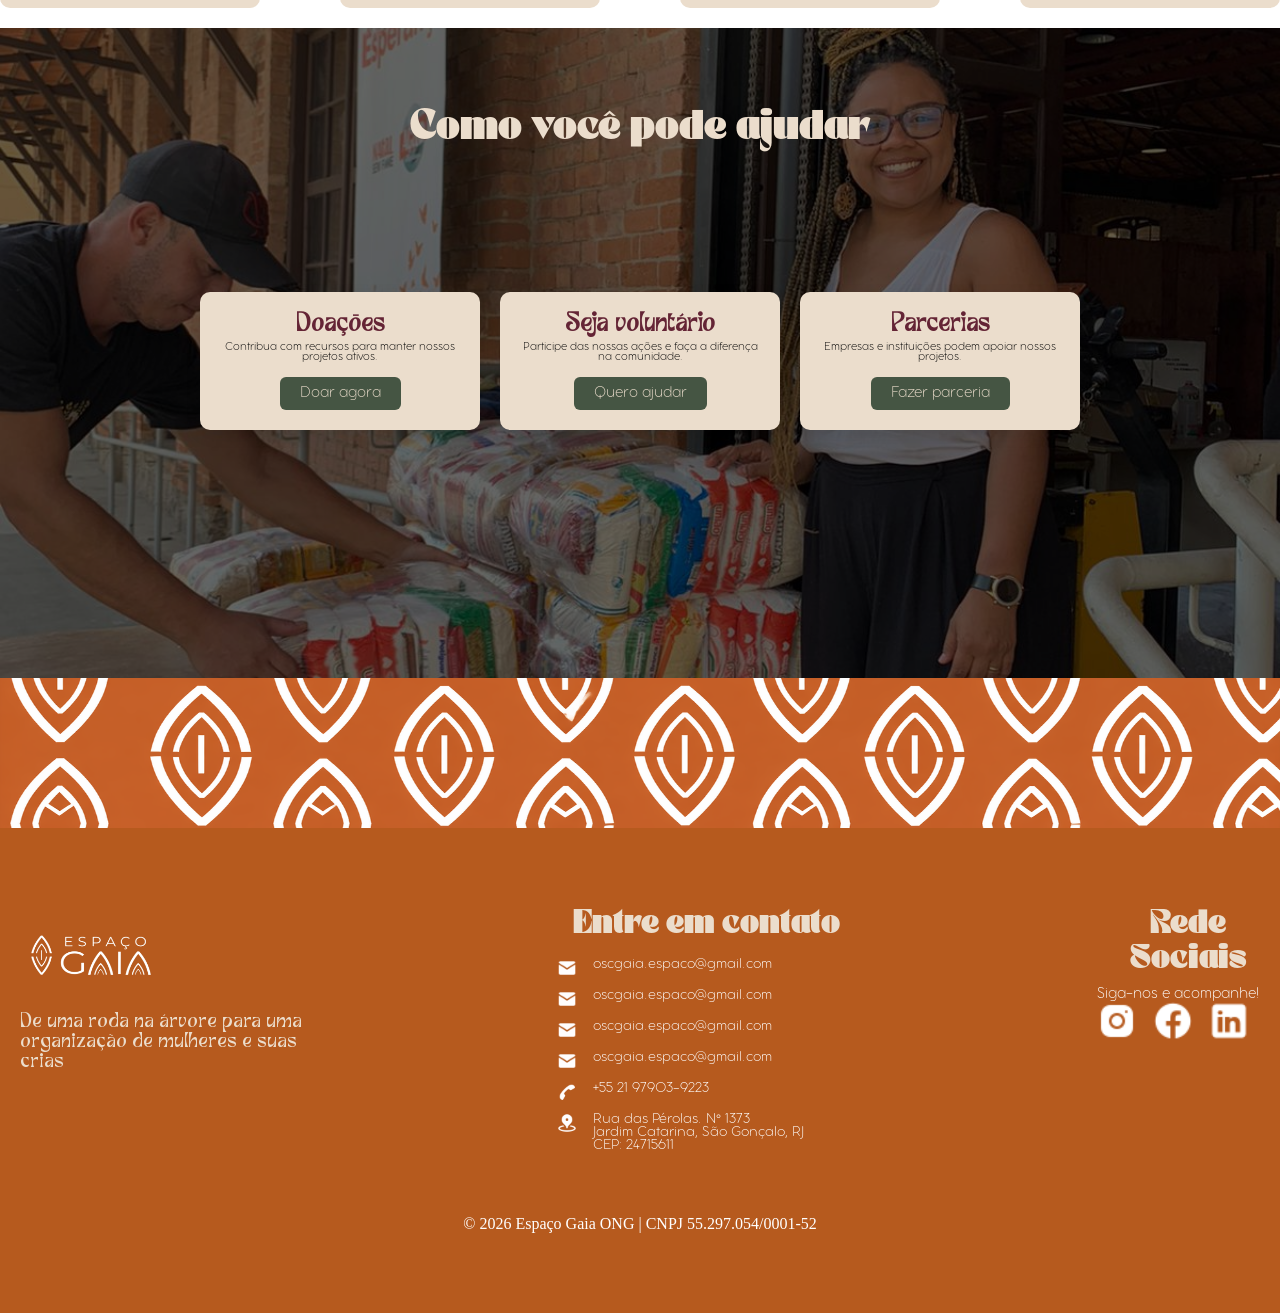
==== commit 7f2d407e: "commit15" ====
--- a/index.html
+++ b/index.html
@@ -22,8 +22,7 @@
             <li><a href="sobre.html">Sobre nós</a></li>
             <li><a href="#projetos">Projetos</a></li>
             <li><a href="#ajudar">Como Ajudar</a></li>
-            <li><a href="#depoimentos">Depoimentos</a></li>
-            <li><a href="#contato">Contato</a></li>
+            <!-- <li><a href="#depoimentos">Depoimentos</a></li> -->
           </ul>
         </nav>
         <div class="hamburguer">
@@ -31,7 +30,7 @@
           <span></span>
           <span></span>
         </div>
-        <a href="#" class="btn-doar">❤ Doe agora</a>
+        <a href="doacao.html" class="btn-doar">❤ Doe agora</a>
       </div>
     </header>
     <section id="inicio" class="hero">
@@ -136,7 +135,7 @@
     <section id="sobre" class="sobre ">
       <div class="container-sobre">
         <div class="sobre-text animar">
-          <h2>Nossas conquista <img src="imagem/conquista.png" alt="conquista"></h2>
+          <h2>Impacto</h2>
           <div class="impact">
             <div class="dados animar">
               <div>
@@ -145,8 +144,7 @@
               <div>
                 <h3>+180</h3>
                 <p>
-                Gestantes da <br />
-                Violência obstétrica
+                Gestantes
                 </p>
                 <p class=" descricao">Acolhimento, informação e fortalecimento de direitos para gestantes em situação de vulnerabilidade.</p>
               </div>
@@ -174,7 +172,18 @@
                 <p>Famílias apoiadas</p>
                 <p class="descricao">Ações solidárias e apoio comunitário promovendo cuidado, dignidade e inclusão social.</p>
               </div>
-              
+            
+            </div>
+            <div class="dados animar">
+              <div>
+                <img src="imagem/bem-logo.png" alt="bem-logo">
+              </div>
+              <div>
+                <h3>+500</h3>
+                <p>pessoas</p>
+                <p class="descricao">Vidas impactadas diretamente por nossas ações.</p>
+              </div>
+            
             </div>
           </div>
         </div>
@@ -206,7 +215,7 @@
         </div>
       </div>
     </section>
-    <section id="depoimentos" class="depoimentos">
+    <!-- <section id="depoimentos" class="depoimentos">
       <div class="container-depoimento animar">
         <h2>Quem já participou</h2>
 
@@ -227,7 +236,7 @@
           </div>
         </div>
       </div>
-    </section>
+    </section> -->
 
     
     <section class="section-faixa">
--- a/style.css
+++ b/style.css
@@ -193,11 +193,12 @@
 
 .sobre-text h2 {
   font-size: 30px;
-  margin-bottom: 20px;
+
   font-family: "TanBuste";
   margin-left: 10px;
   color: #642435;
   justify-content: center;
+  text-align: center;
 }
 
 .btn-sobre {
@@ -222,7 +223,7 @@
 .impact {
   display: flex;
   text-align: center;
-  gap: 10rem;
+  gap: 5rem;
   margin-top: 20px;
   justify-content: center;
 }
@@ -739,29 +740,38 @@
 /* Página Doação */
 /* hero */
 .hero-doacao {
-  padding: 10px 10px;
-}
-
-.container-doacao {
+  width: 100%;
   display: flex;
   align-items: center;
-  gap: 4rem;
-}
+  justify-content: space-between;
+  padding: 0;
+  gap: 40px;
+  background: #ebddcc;
+  overflow: hidden;
+  position: relative;
+}
+
+/* TEXTO */
 
 .text-doacao {
-  flex: 1;
-}
-
-.text-doacao span {
+  width: 50%;
+  z-index: 3;
+  padding: 0 0 0 20px;
+}
+
+.tag {
   color: #b65a1e;
-  font-size: 20px;
   font-family: "AristotelicaPro";
-  padding-bottom: 5px;
+  font-weight: 600;
+  letter-spacing: 2px;
+  font-size: 14px;
+  text-transform: uppercase;
 }
 
 .text-doacao h1 {
   font-size: 35px;
-  margin: 10px 0;
+  line-height: 1.1;
+  margin: 20px 0;
   color: #642435;
   font-family: "TanBuste";
 }
@@ -769,27 +779,59 @@
 .text-doacao p {
   line-height: 1.8;
   margin-bottom: 20px;
-  font-family: "TanBuste";
-  color: #000;
-}
-
-.text-doacao h3 {
+  font-size: 1.1rem;
+  color: #222;
+  max-width: 600px;
+  font-family: "AristotelicaPro";
+}
+
+.frase {
   color: #b65a1e;
   font-family: "AristotelicaPro";
-}
-
-.text-doacao h3 img {
-  height: 20px;
-  width: 20px;
-}
+  font-weight: 600;
+}
+
+/* IMAGEM */
 
 .doacao-img {
-  flex: 1;
+  width: 40%;
+  height: 100%;
+  position: relative;
+  display: flex;
+  align-items: center;
+  justify-content: center;
+  overflow: hidden;
 }
 
 .doacao-img img {
   width: 100%;
-  border-radius: 20px;
+  max-width: 700px;
+  height: auto;
+  object-fit: cover;
+  position: relative;
+  z-index: 1;
+}
+
+/* EFEITO FADE */
+
+.doacao-img::before {
+  content: "";
+  position: absolute;
+  left: 0;
+  top: 0;
+  width: 45%;
+  height: 100%;
+  z-index: 2;
+  pointer-events: none;
+
+  background: linear-gradient(
+    to right,
+    #ebddcc 0%,
+    rgba(235, 221, 204, 0.95) 20%,
+    rgba(235, 221, 204, 0.8) 40%,
+    rgba(235, 221, 204, 0.3) 70%,
+    transparent 100%
+  );
 }
 
 /* PIX */
@@ -800,14 +842,14 @@
 
 .pix-container {
   display: flex;
-  gap: 2rem;
+  background: #ebddcc;
+  border-radius: 20px;
+  margin: 0 80px 0 80px;
 }
 
 .pix-box,
 .ajuda-box {
-  background: white;
   padding: 40px;
-  border-radius: 20px;
   flex: 1;
 }
 
@@ -850,12 +892,41 @@
 .ajuda-item {
   margin-bottom: 30px;
   font-family: "AristotelicaPro";
+  display: flex;
+  gap: 1rem;
+}
+.ajuda-item div img {
+  border-radius: 50%;
 }
 
 .ajuda-item h3 {
   color: #b65a1e;
   margin-bottom: 10px;
   font-family: "AristotelicaPro";
+}
+
+.btn-whats {
+  display: inline-flex;
+  align-items: center;
+  gap: 1rem;
+  margin-top: 15px;
+  background: #b65a1e;
+  color: white;
+  padding: 12px 25px;
+  border-radius: 10px;
+  text-decoration: none;
+  font-family: "AristotelicaPro";
+  font-weight: 600;
+  transition: 0.3s ease;
+}
+
+.btn-whats img {
+  width: 20px;
+}
+
+.btn-whats:hover {
+  background: #ff8635;
+  transform: translateY(-3px);
 }
 
 /* Style para celular */
@@ -933,7 +1004,7 @@
     text-align: center;
   }
 
-  /* sobre + impacto */
+  /*impacto */
   .container-sobre {
     flex-direction: column;
     text-align: center;
@@ -956,7 +1027,7 @@
     gap: 1rem;
   }
   .dados img {
-    width: 200px;
+    width: 100px;
     height: 100px;
   }
 
@@ -1104,6 +1175,156 @@
     width: 100%;
     height: 100%;
   }
+
+  /* pagina doação */
+  /* HERO */
+
+  .hero-doacao {
+    flex-direction: column;
+    width: 100%;
+    padding: 40px 20px;
+    gap: 30px;
+    text-align: center;
+  }
+
+  .text-doacao {
+    width: 100%;
+    padding: 0;
+  }
+
+  .tag {
+    font-size: 12px;
+    letter-spacing: 1px;
+  }
+
+  .text-doacao h1 {
+    font-size: 2.3rem;
+    line-height: 1.2;
+    margin: 15px 0;
+  }
+
+  .text-doacao p {
+    font-size: 1rem;
+    line-height: 1.7;
+    max-width: 100%;
+  }
+
+  .frase {
+    font-size: 0.95rem;
+  }
+
+  /* IMAGEM */
+
+  .doacao-img {
+    width: 100%;
+    justify-content: center;
+  }
+
+  .doacao-img img {
+    width: 100%;
+    max-width: 100%;
+    border-radius: 20px;
+  }
+
+  /* REMOVE O FADE NO MOBILE */
+
+  .doacao-img::before {
+    display: none;
+  }
+
+  /* PIX */
+
+  .pix {
+    padding: 30px 15px;
+  }
+
+  .pix-container {
+    flex-direction: column;
+    margin: 0;
+    border-radius: 20px;
+  }
+
+  .pix-box,
+  .ajuda-box {
+    width: 100%;
+    padding: 25px 20px;
+  }
+
+  .pix-box h2,
+  .ajuda-box h2 {
+    font-size: 1.7rem;
+    text-align: center;
+  }
+
+  /* QR CODE */
+
+  .pix-content {
+    flex-direction: column;
+    text-align: center;
+    gap: 25px;
+  }
+
+  .pix-content img {
+    width: 180px;
+  }
+
+  .pix-info {
+    width: 100%;
+  }
+
+  .pix-info p {
+    font-size: 0.95rem;
+    line-height: 1.6;
+  }
+
+  .pix-info h4 {
+    font-size: 1rem;
+  }
+
+  .pix-chave {
+    width: 100%;
+    font-size: 0.9rem;
+    padding: 12px;
+    word-break: break-word;
+  }
+
+  /* AJUDA */
+
+  .ajuda-item {
+    align-items: flex-start;
+    gap: 15px;
+  }
+
+  .ajuda-item img {
+    width: 45px;
+  }
+
+  .ajuda-item h3 {
+    font-size: 1rem;
+  }
+
+  .ajuda-item p {
+    font-size: 0.95rem;
+    line-height: 1.5;
+  }
+
+  .btn-whats {
+    width: 100%;
+    max-width: 300px;
+
+    justify-content: center;
+    text-align: center;
+
+    padding: 12px 20px;
+
+    font-size: 0.95rem;
+
+    margin-top: 15px;
+  }
+
+  .btn-whats img {
+    width: 20px;
+  }
 }
 
 /*== 850px ==*/
@@ -1181,7 +1402,7 @@
     text-align: center;
   }
 
-  /* sobre + impacto */
+  /*impacto */
   .container-sobre {
     flex-direction: column;
     text-align: center;
@@ -1203,7 +1424,7 @@
   }
 
   .dados img {
-    width: 200px;
+    width: 100px;
     height: 100px;
   }
 
@@ -1351,6 +1572,126 @@
     width: 100%;
     height: 100%;
   }
+
+  /* pagina doação */
+  /* HERO */
+
+  .hero-doacao {
+    padding: 50px 30px;
+    gap: 30px;
+    align-items: center;
+  }
+
+  .text-doacao {
+    width: 55%;
+    padding: 0;
+  }
+
+  .tag {
+    font-size: 13px;
+  }
+
+  .text-doacao h1 {
+    font-size: 2.8rem;
+    line-height: 1.2;
+  }
+
+  .text-doacao p {
+    font-size: 1rem;
+    line-height: 1.7;
+    max-width: 100%;
+  }
+
+  .frase {
+    font-size: 1rem;
+  }
+
+  /* IMAGEM */
+
+  .doacao-img {
+    width: 45%;
+  }
+
+  .doacao-img img {
+    width: 100%;
+    max-width: 100%;
+    border-radius: 20px;
+  }
+
+  /* EFEITO FADE */
+
+  .doacao-img::before {
+    width: 35%;
+  }
+
+  /* PIX */
+
+  .pix {
+    padding: 40px 20px;
+  }
+
+  .pix-container {
+    flex-direction: column;
+    margin: 0;
+    border-radius: 20px;
+  }
+
+  .pix-box,
+  .ajuda-box {
+    width: 100%;
+    padding: 35px;
+  }
+
+  .pix-box h2,
+  .ajuda-box h2 {
+    font-size: 2rem;
+    text-align: center;
+  }
+
+  /* QR CODE */
+
+  .pix-content {
+    gap: 30px;
+    align-items: center;
+  }
+
+  .pix-content img {
+    width: 200px;
+  }
+
+  .pix-info p {
+    font-size: 1rem;
+  }
+
+  .pix-chave {
+    font-size: 0.95rem;
+    word-break: break-word;
+  }
+
+  /* AJUDA */
+
+  .ajuda-item {
+    gap: 20px;
+    align-items: flex-start;
+  }
+
+  .ajuda-item img {
+    width: 50px;
+  }
+
+  .ajuda-item h3 {
+    font-size: 1.1rem;
+  }
+
+  .ajuda-item p {
+    font-size: 1rem;
+    line-height: 1.6;
+  }
+
+  .btn-whats {
+    padding: 12px 22px;
+    font-size: 1rem;
+  }
 }
 
 /*== 1050px ==*/
@@ -1428,7 +1769,7 @@
     text-align: center;
   }
 
-  /* sobre + impacto */
+  /* impacto */
   .container-sobre {
     flex-direction: column;
     text-align: center;
@@ -1598,4 +1939,146 @@
     width: 100%;
     height: 100%;
   }
-}
+
+  /* pagina Doação */
+
+  /* HERO */
+
+  .hero-doacao {
+    padding: 60px 40px;
+    gap: 40px;
+    align-items: center;
+  }
+
+  .text-doacao {
+    width: 55%;
+    padding: 0;
+  }
+
+  .tag {
+    font-size: 13px;
+    letter-spacing: 2px;
+  }
+
+  .text-doacao h1 {
+    font-size: 3.2rem;
+    line-height: 1.2;
+  }
+
+  .text-doacao p {
+    font-size: 1.05rem;
+    line-height: 1.8;
+    max-width: 100%;
+  }
+
+  .frase {
+    font-size: 1rem;
+  }
+
+  /* IMAGEM */
+
+  .doacao-img {
+    width: 45%;
+  }
+
+  .doacao-img img {
+    width: 100%;
+    max-width: 100%;
+    border-radius: 25px;
+  }
+
+  /* FADE */
+
+  .doacao-img::before {
+    width: 40%;
+  }
+
+  /* PIX */
+
+  .pix {
+    padding: 50px 30px;
+  }
+
+  .pix-container {
+    gap: 20px;
+    margin: 0;
+    padding: 10px;
+    border-radius: 25px;
+    align-items: center;
+  }
+
+  .pix-box,
+  .ajuda-box {
+    padding: 30px;
+  }
+
+  .pix-box h2,
+  .ajuda-box h2 {
+    font-size: 2rem;
+    margin-bottom: 25px;
+  }
+
+  /* CONTEÚDO PIX */
+
+  .pix-content {
+    gap: 25px;
+    align-items: center;
+  }
+
+  .pix-content img {
+    width: 200px;
+  }
+
+  .pix-info p {
+    font-size: 1rem;
+    line-height: 1.6;
+  }
+
+  .pix-info h4 {
+    font-size: 1rem;
+  }
+
+  .pix-chave {
+    font-size: 0.95rem;
+    padding: 14px;
+    word-break: break-word;
+  }
+
+  /* AJUDA */
+
+  .ajuda-item {
+    gap: 15px;
+    margin-bottom: 25px;
+  }
+
+  .ajuda-item img {
+    width: 50px;
+    height: 50px;
+  }
+
+  .ajuda-item h3 {
+    font-size: 1.05rem;
+  }
+
+  .ajuda-item p {
+    font-size: 0.98rem;
+    line-height: 1.6;
+  }
+
+  .btn-whats {
+    padding: 13px 24px;
+
+    font-size: 1rem;
+
+    border-radius: 10px;
+
+    display: inline-flex;
+    align-items: center;
+    justify-content: center;
+    gap: 10px;
+  }
+
+  .btn-whats img {
+    width: 21px;
+  }
+}
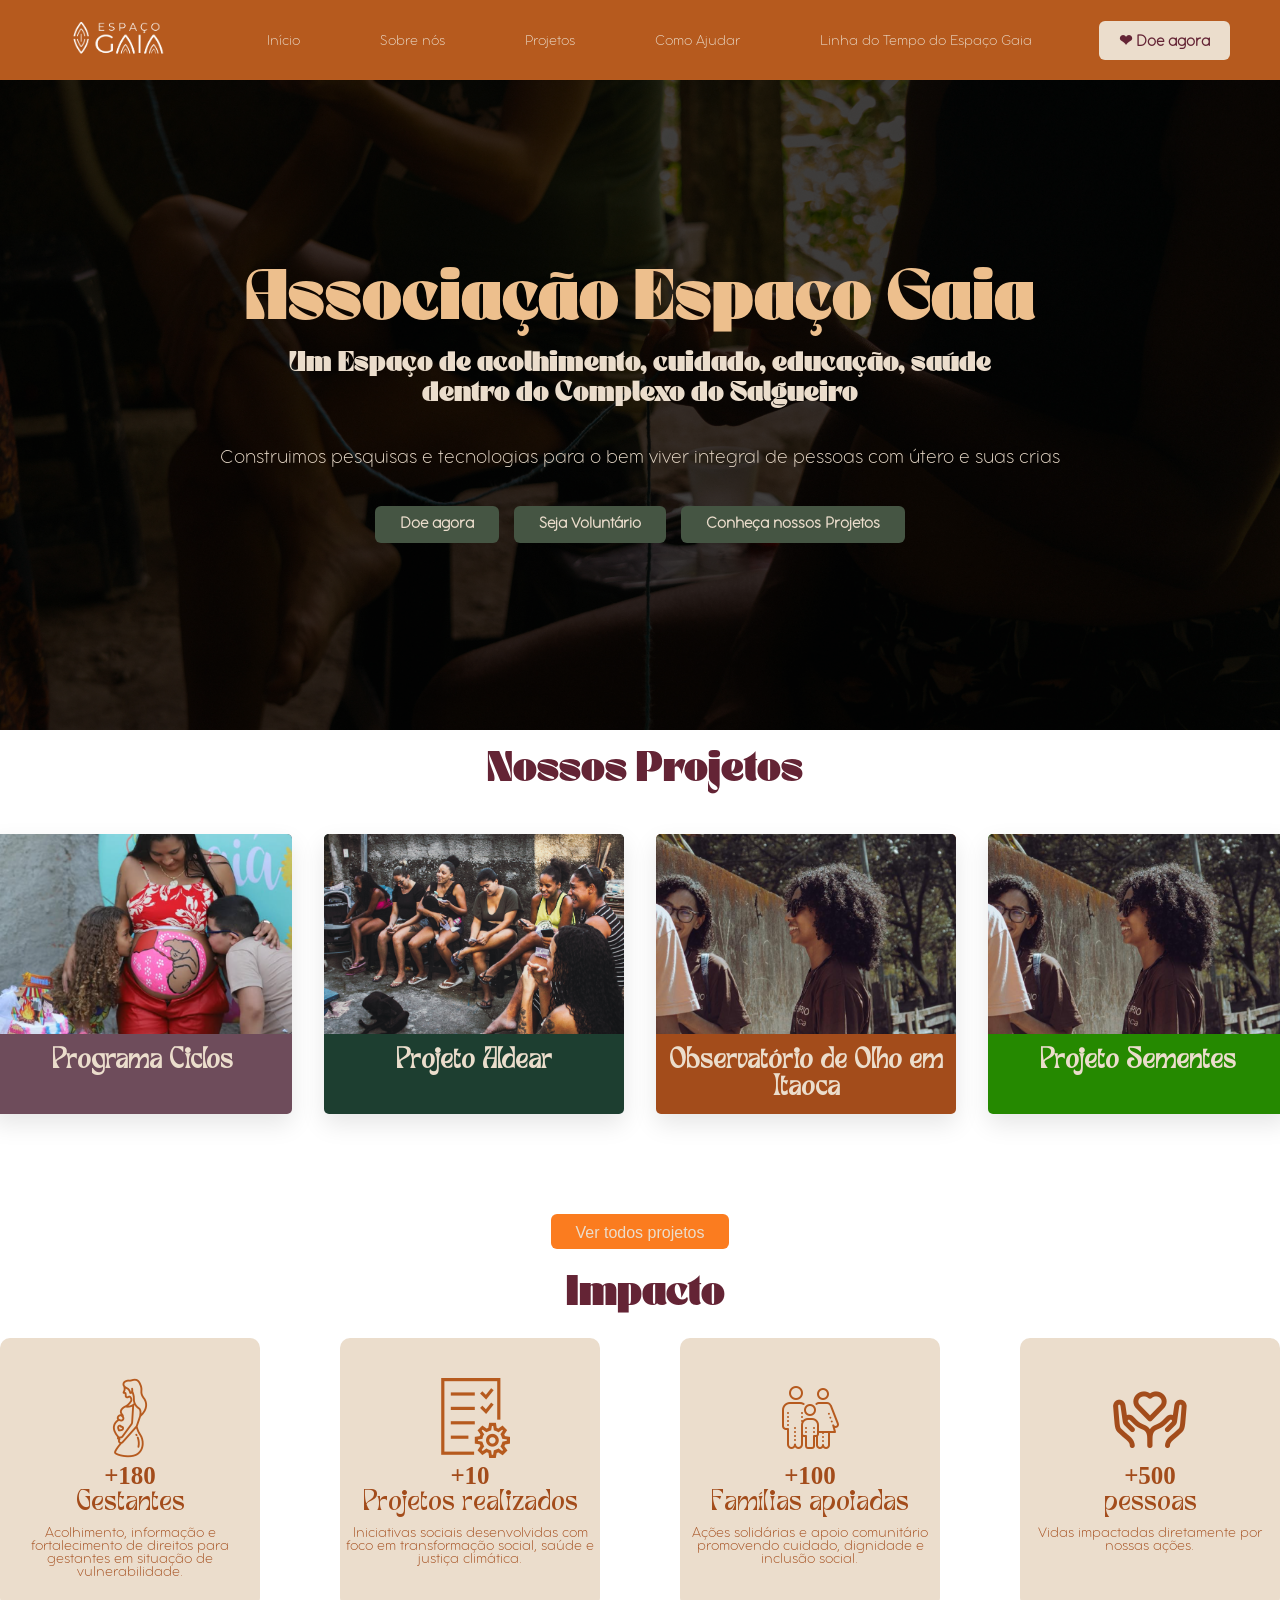
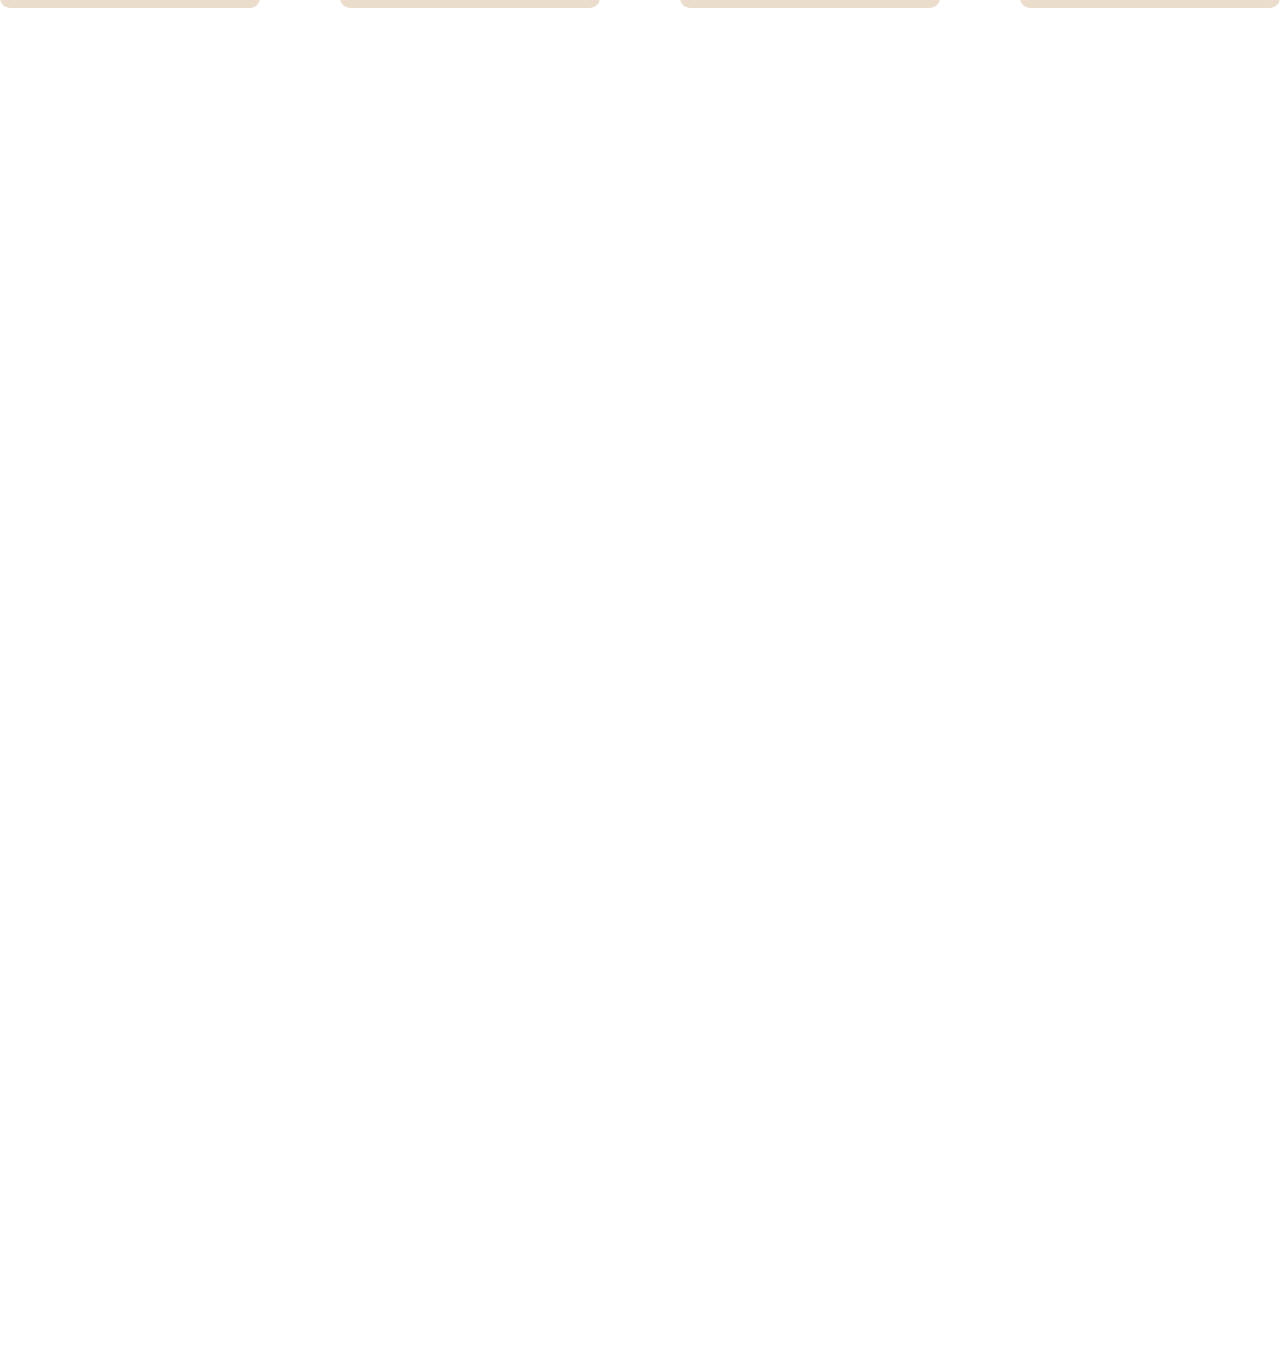
==== commit 7bb50f8b: "commit20" ====
--- a/index.html
+++ b/index.html
@@ -22,6 +22,7 @@
             <li><a href="sobre.html">Sobre nós</a></li>
             <li><a href="#projetos">Projetos</a></li>
             <li><a href="#ajudar">Como Ajudar</a></li>
+            <li><a href="#ajudar">Linha do Tempo do Espaço Gaia</a></li>
             <!-- <li><a href="#depoimentos">Depoimentos</a></li> -->
           </ul>
         </nav>
@@ -38,17 +39,17 @@
         <h1>
           Associação Espaço Gaia 
         </h1>
-        <p class="h2">Um Espaço de acolhimento, cuidado, educação, saúde, e transformação
-           <br> dentro do Complexo do Salgueiro. 
+        <p class="h2">Um Espaço de acolhimento, cuidado, educação, saúde
+           <br> dentro do Complexo do Salgueiro
         </p>
 
         <p>
-          Construindo pesquisas e tecnologias para o bem viver integral de
-          pessoas com útero e suas crias.
+          Construimos pesquisas e tecnologias para o bem viver integral de
+          pessoas com útero e suas crias
         </p>
 
         <div class="hero-botoes animar">
-          <a href="#" class="btn-hero">Doe agora</a>
+          <a href="doacao.html" class="btn-hero">Doe agora</a>
           <a href="#" class="btn-hero">Seja Voluntário</a>
           <a href="#projeto" class="btn-hero">Conheça nossos Projetos</a>
         </div>
@@ -70,7 +71,7 @@
           </div>
 
           <div class="card cor2 project">
-            <img src="imagem/espaçoGaia.png" alt="projeto-aldear" />
+            <img src="imagem/img-proj-aldear.jpg" alt="projeto-aldear" />
             <h3>Projeto Aldear</h3>
             <p class="oculto-p pr">
               Projeto Aldear realizou pouco mais de 20 rodas de escuta ativa e
@@ -80,18 +81,26 @@
           </div>
 
           <div class="card cor3 project">
-            <img src="imagem/observatorio.jpeg" alt="projeto-itaoca" />
+            <img src="imagem/img-observatorio.jpeg" alt="projeto-itaoca" />
             <h3>Observatório de Olho em Itaoca</h3>
             <p class="oculto-p pr">
               Observatório De Olho em Itaoca participou e produziu 5 pesquisas
               para incidência comunitária.
             </p>
-   
-          </div>
+          </div>
+          <div class="card cor4 project">
+            <img src="imagem/img-observatorio.jpeg" alt="projeto-itaoca" />
+            <h3>Projeto Sementes</h3>
+            <p class="oculto-p pr">
+              Observatório De Olho em Itaoca participou e produziu 5 pesquisas
+              para incidência comunitária.
+            </p>
+          </div>
+
         </div>
 
         <div class="cards">
-          <div class="card cor4 project oculto">
+          <div class="card cor0 project oculto">
             <img src="imagem/Projeto1.png" alt="projeto-ecolab" />
             <h3>EcoLab</h3>
          
@@ -198,7 +207,7 @@
           <div class="ajudar-card animar">
             <h3>Doações</h3>
             <p>Contribua com recursos para manter nossos projetos ativos.</p>
-            <a href="#" class="btn-ajudar">Doar agora</a>
+            <a href="doacao.html" class="btn-ajudar">Doar agora</a>
           </div>
 
           <div class="ajudar-card animar">
--- a/style.css
+++ b/style.css
@@ -112,7 +112,7 @@
 /* style hero */
 .hero {
   height: 650px;
-  background: url("imagem/projetoGaia.png") no-repeat center/cover;
+  background: url("imagem/itaoca-84.jpg") no-repeat center/cover;
   display: flex;
   align-items: center;
   justify-content: center;
@@ -125,7 +125,7 @@
   content: "";
   position: absolute;
   inset: 0;
-  background: rgba(0, 0, 0, 0.81);
+  background: rgba(0, 0, 0, 0.72);
 }
 
 /* conteudo acima da imagem */
@@ -399,7 +399,7 @@
 /* style como ajudar */
 .ajudar {
   padding: 80px 0;
-  background: url("imagem/cestaBasica.png") center/cover no-repeat;
+  background: url("imagem/img-ajuda.JPG") center/cover no-repeat;
   position: relative;
   text-align: center;
   height: 650px;
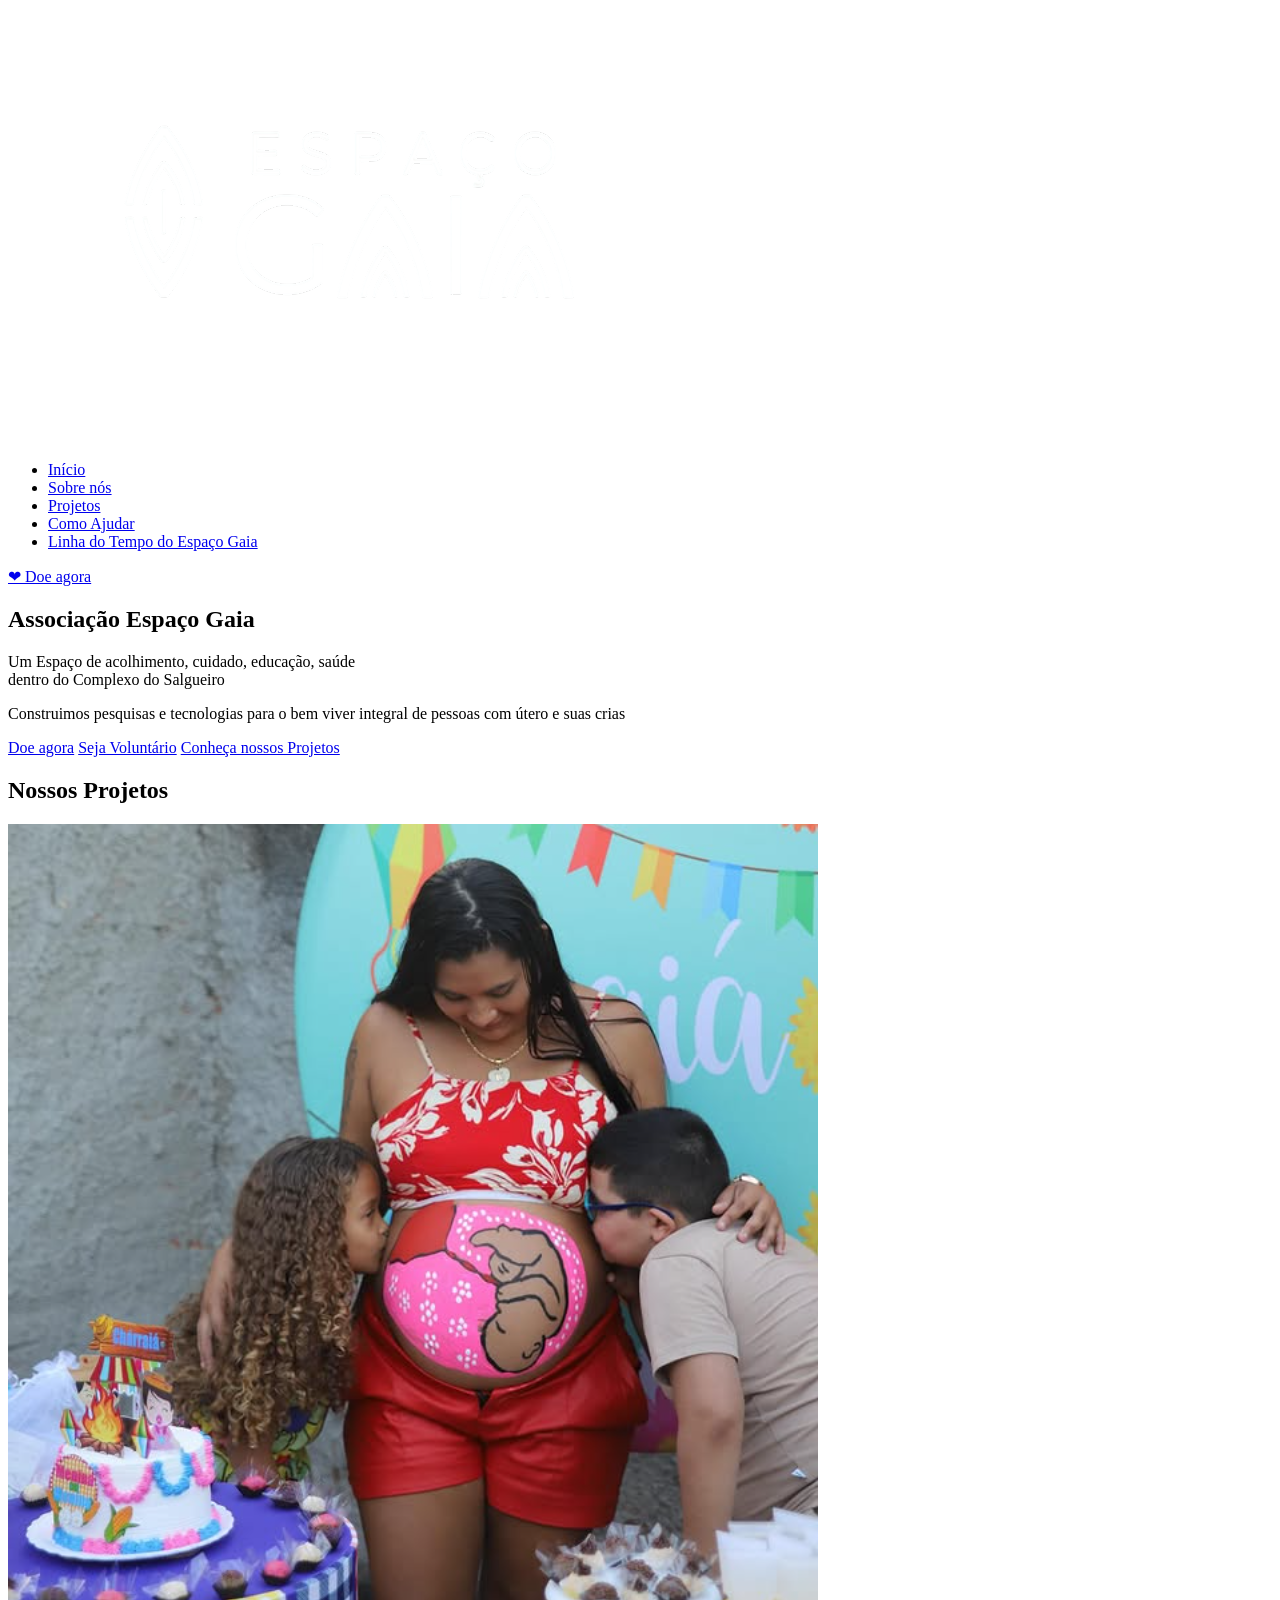
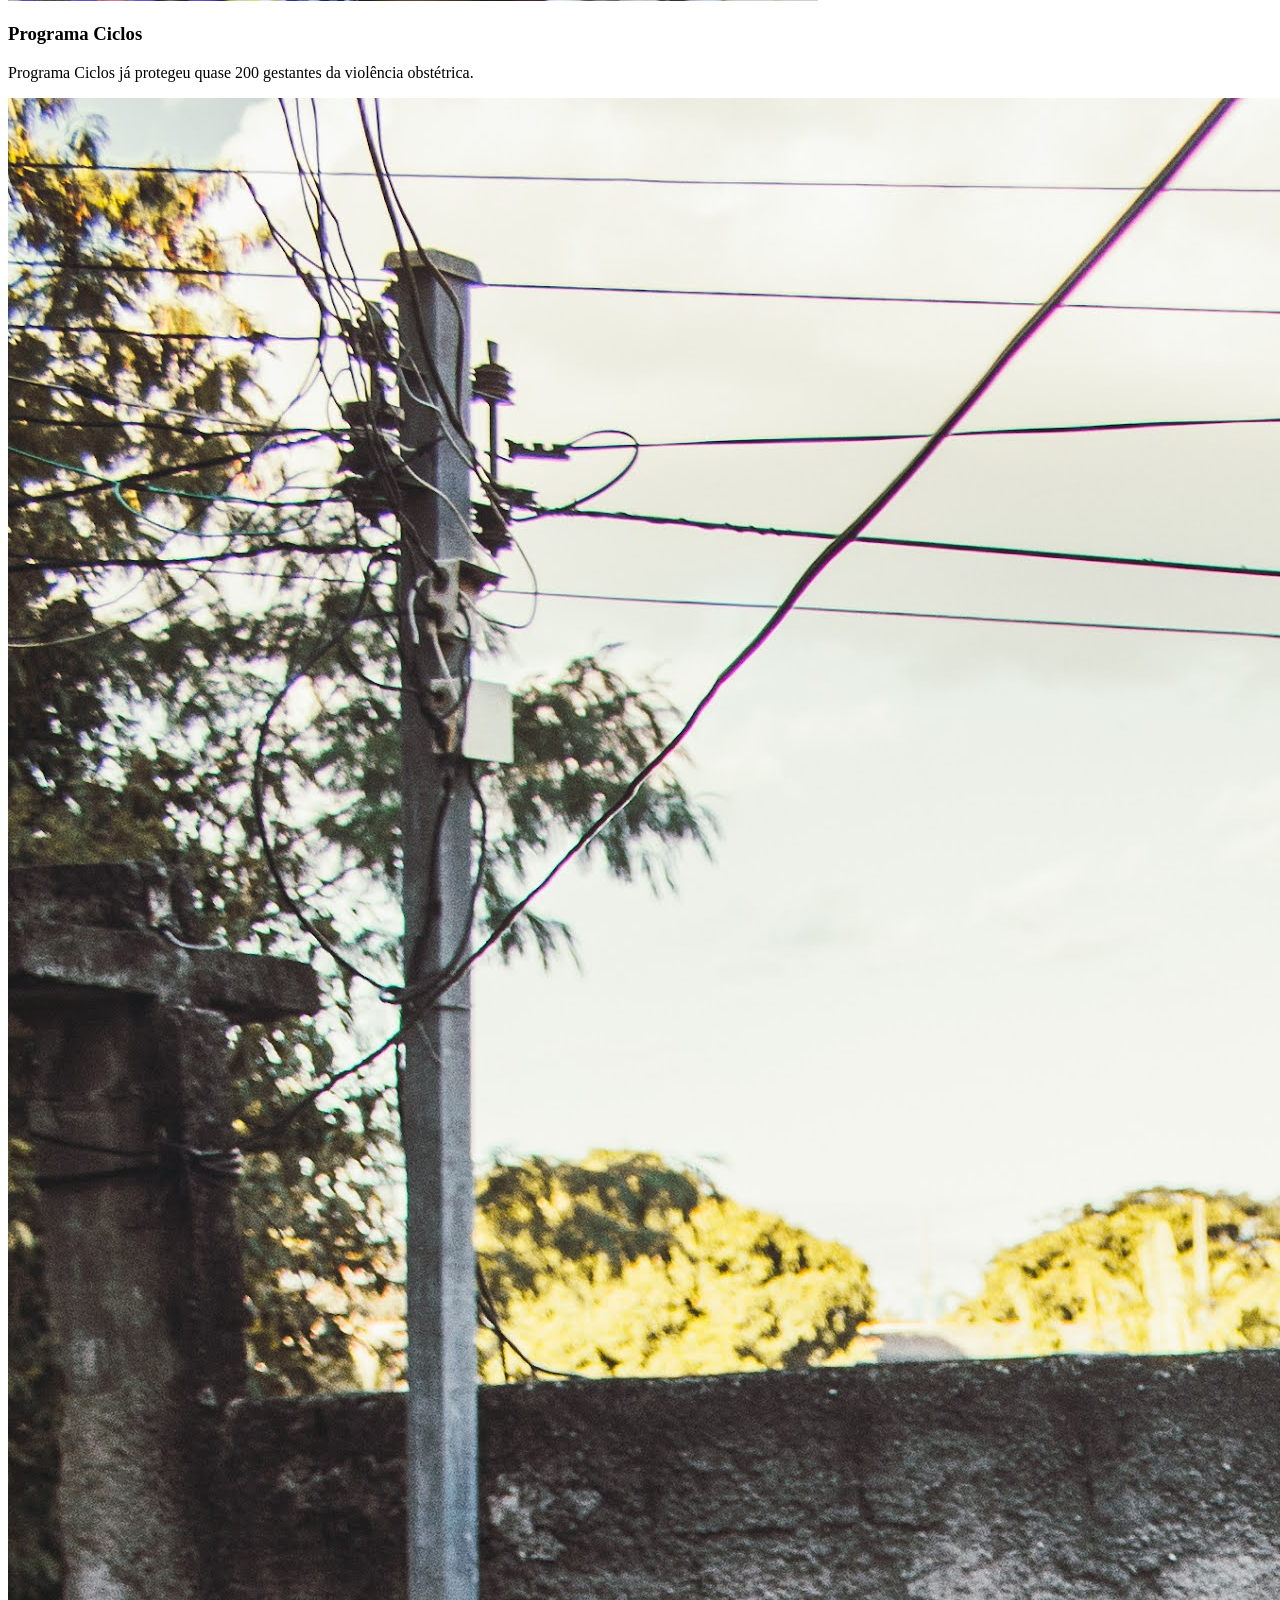
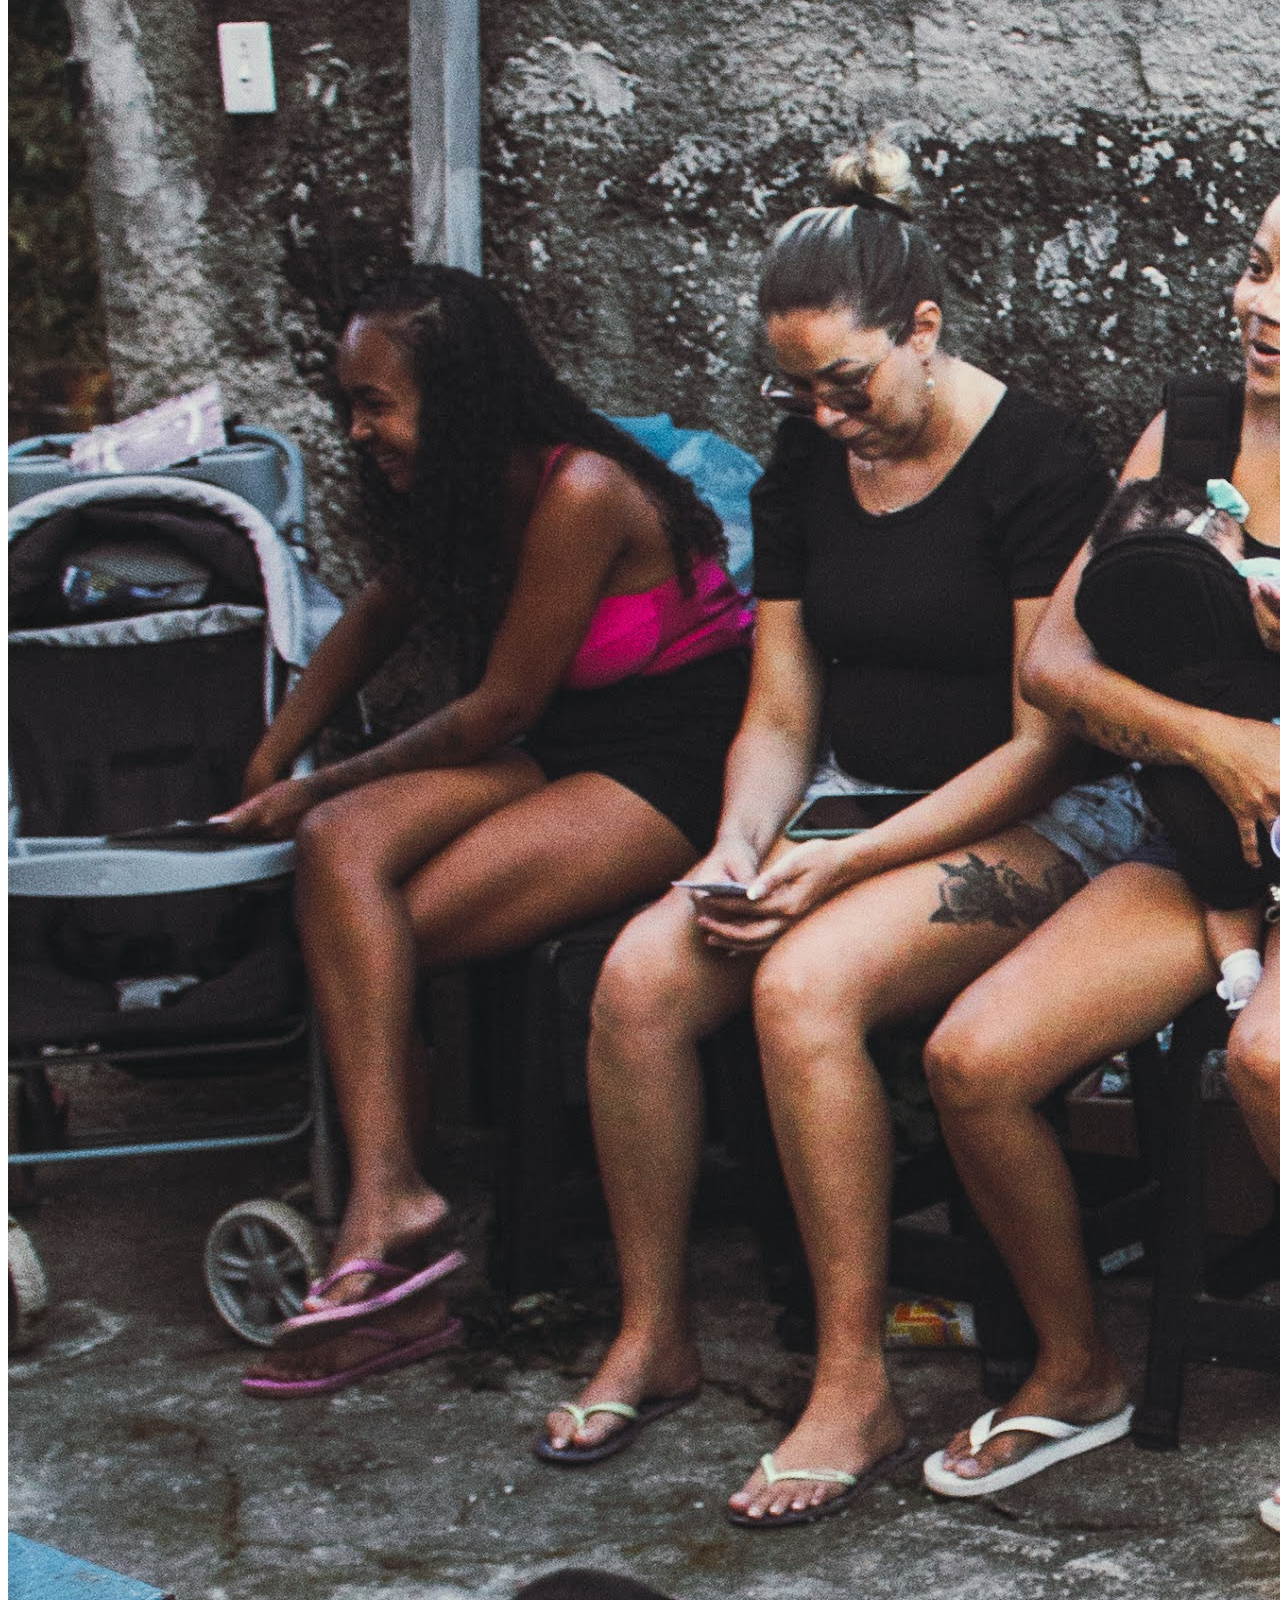
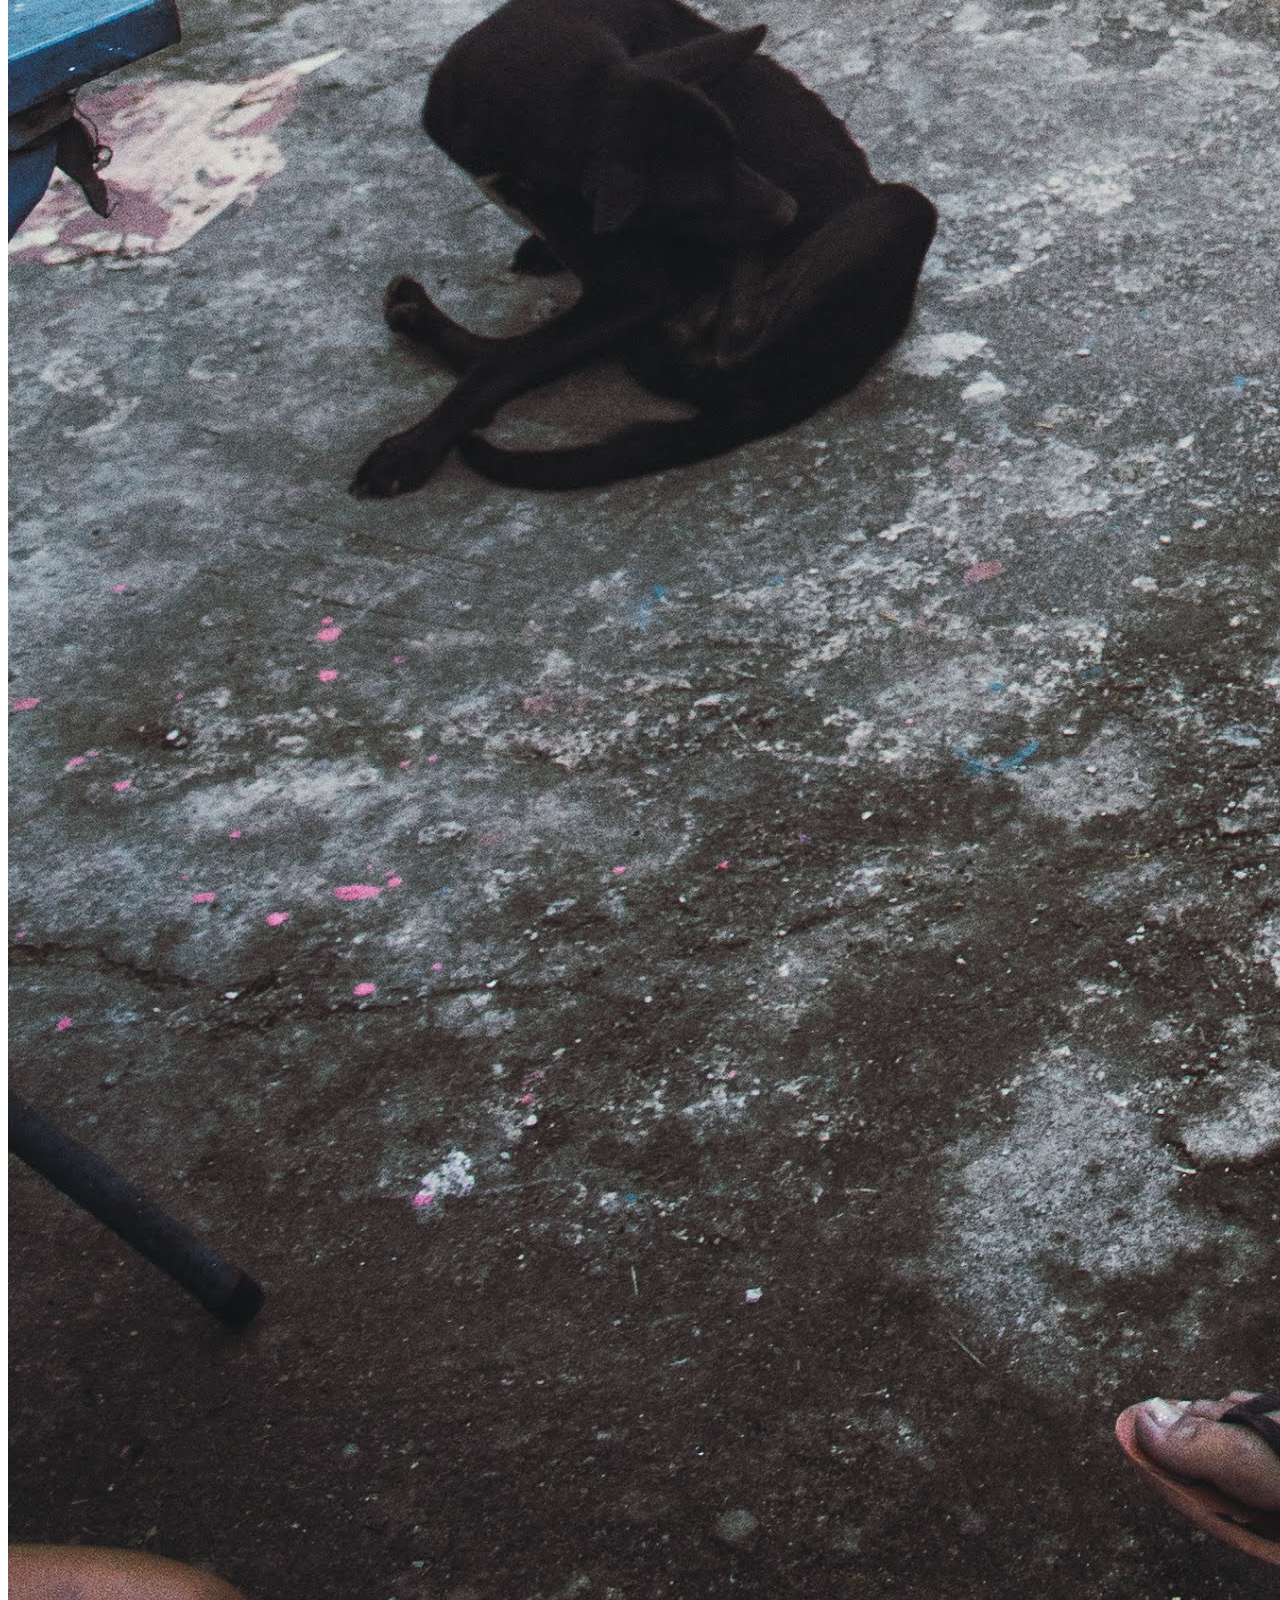
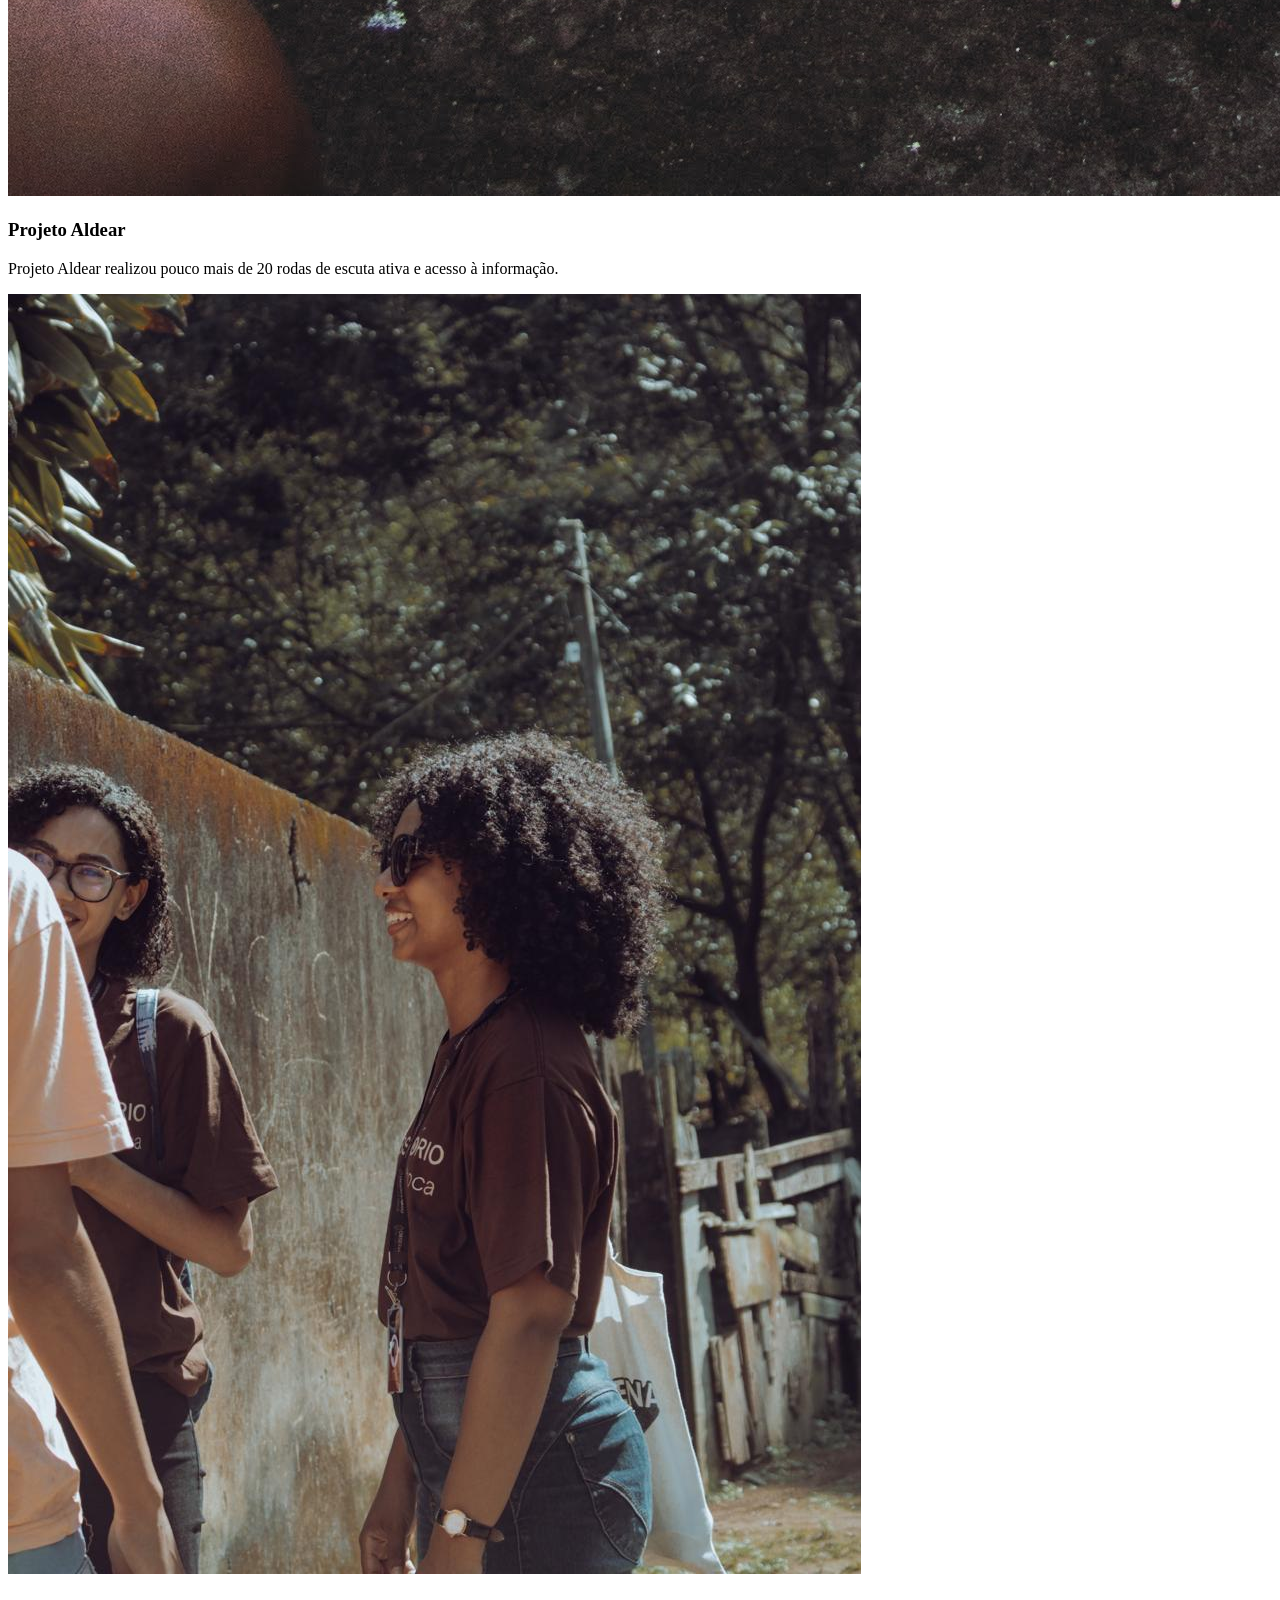
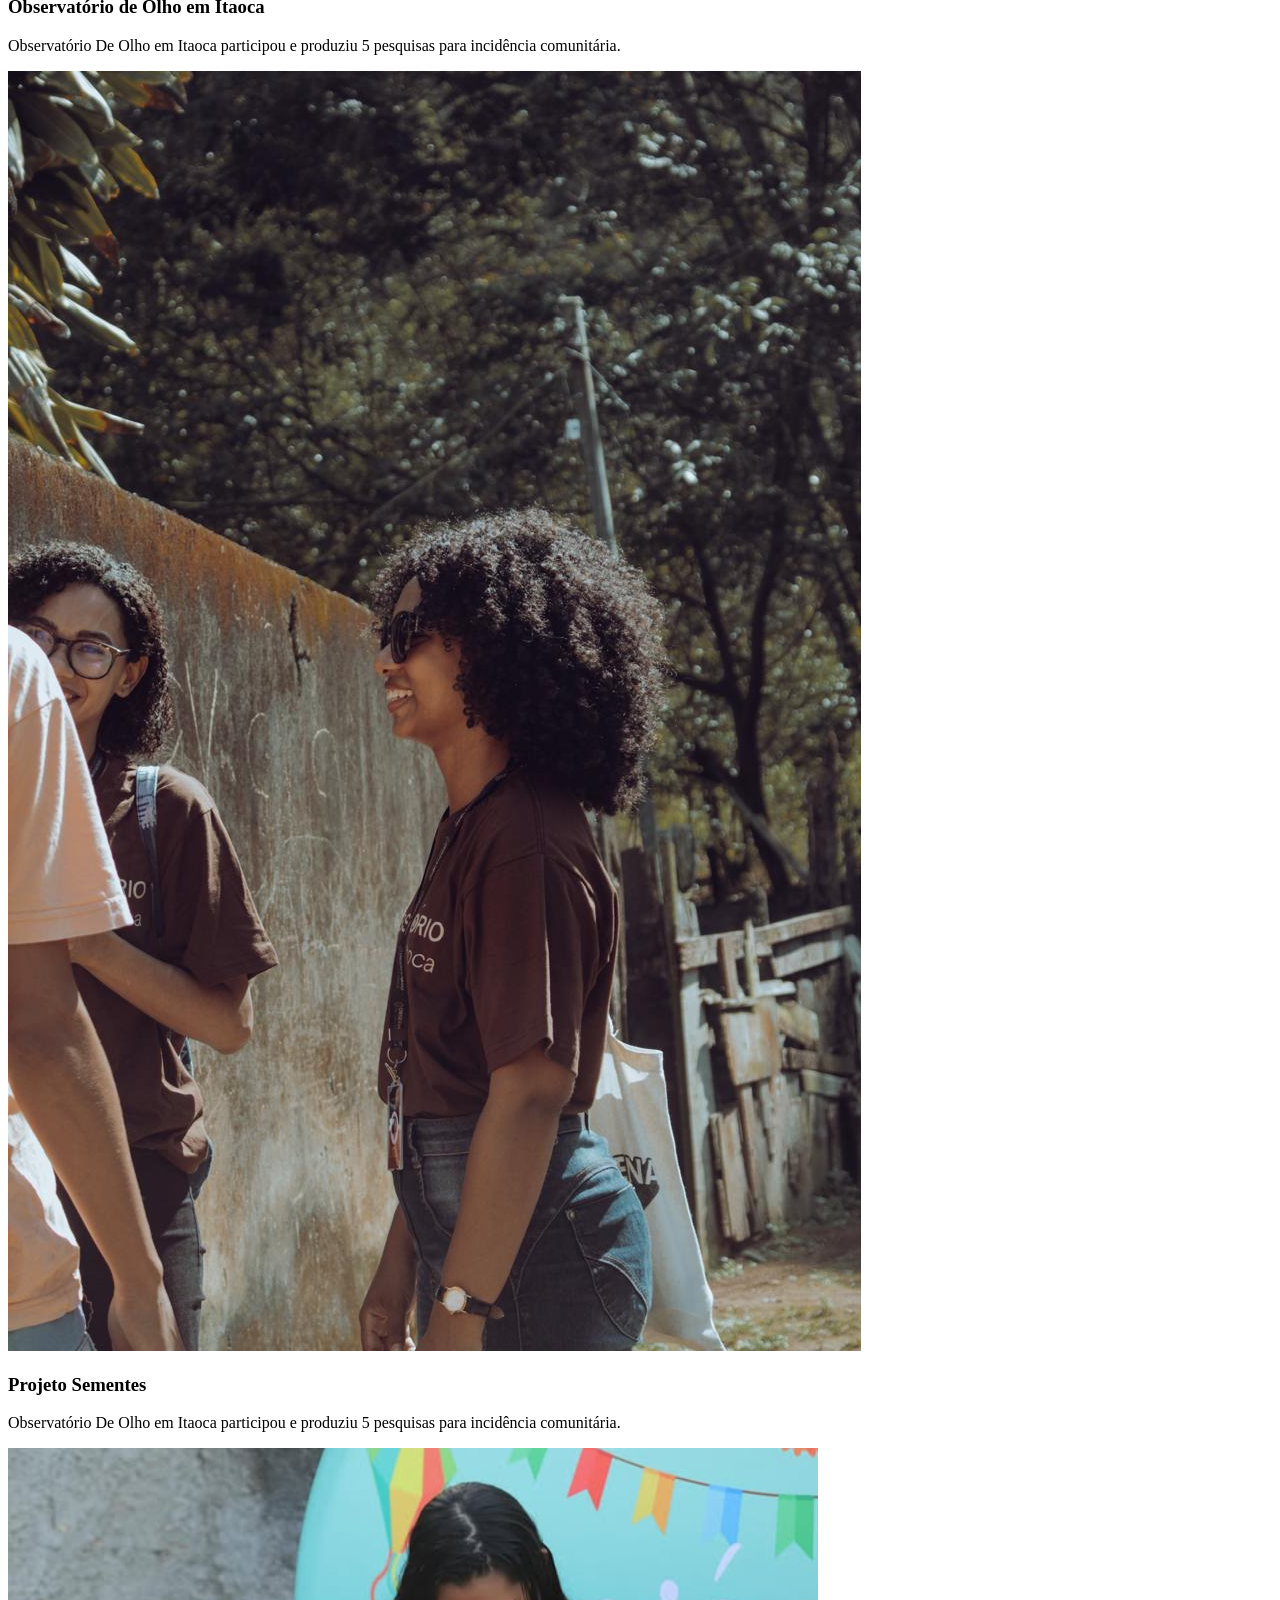
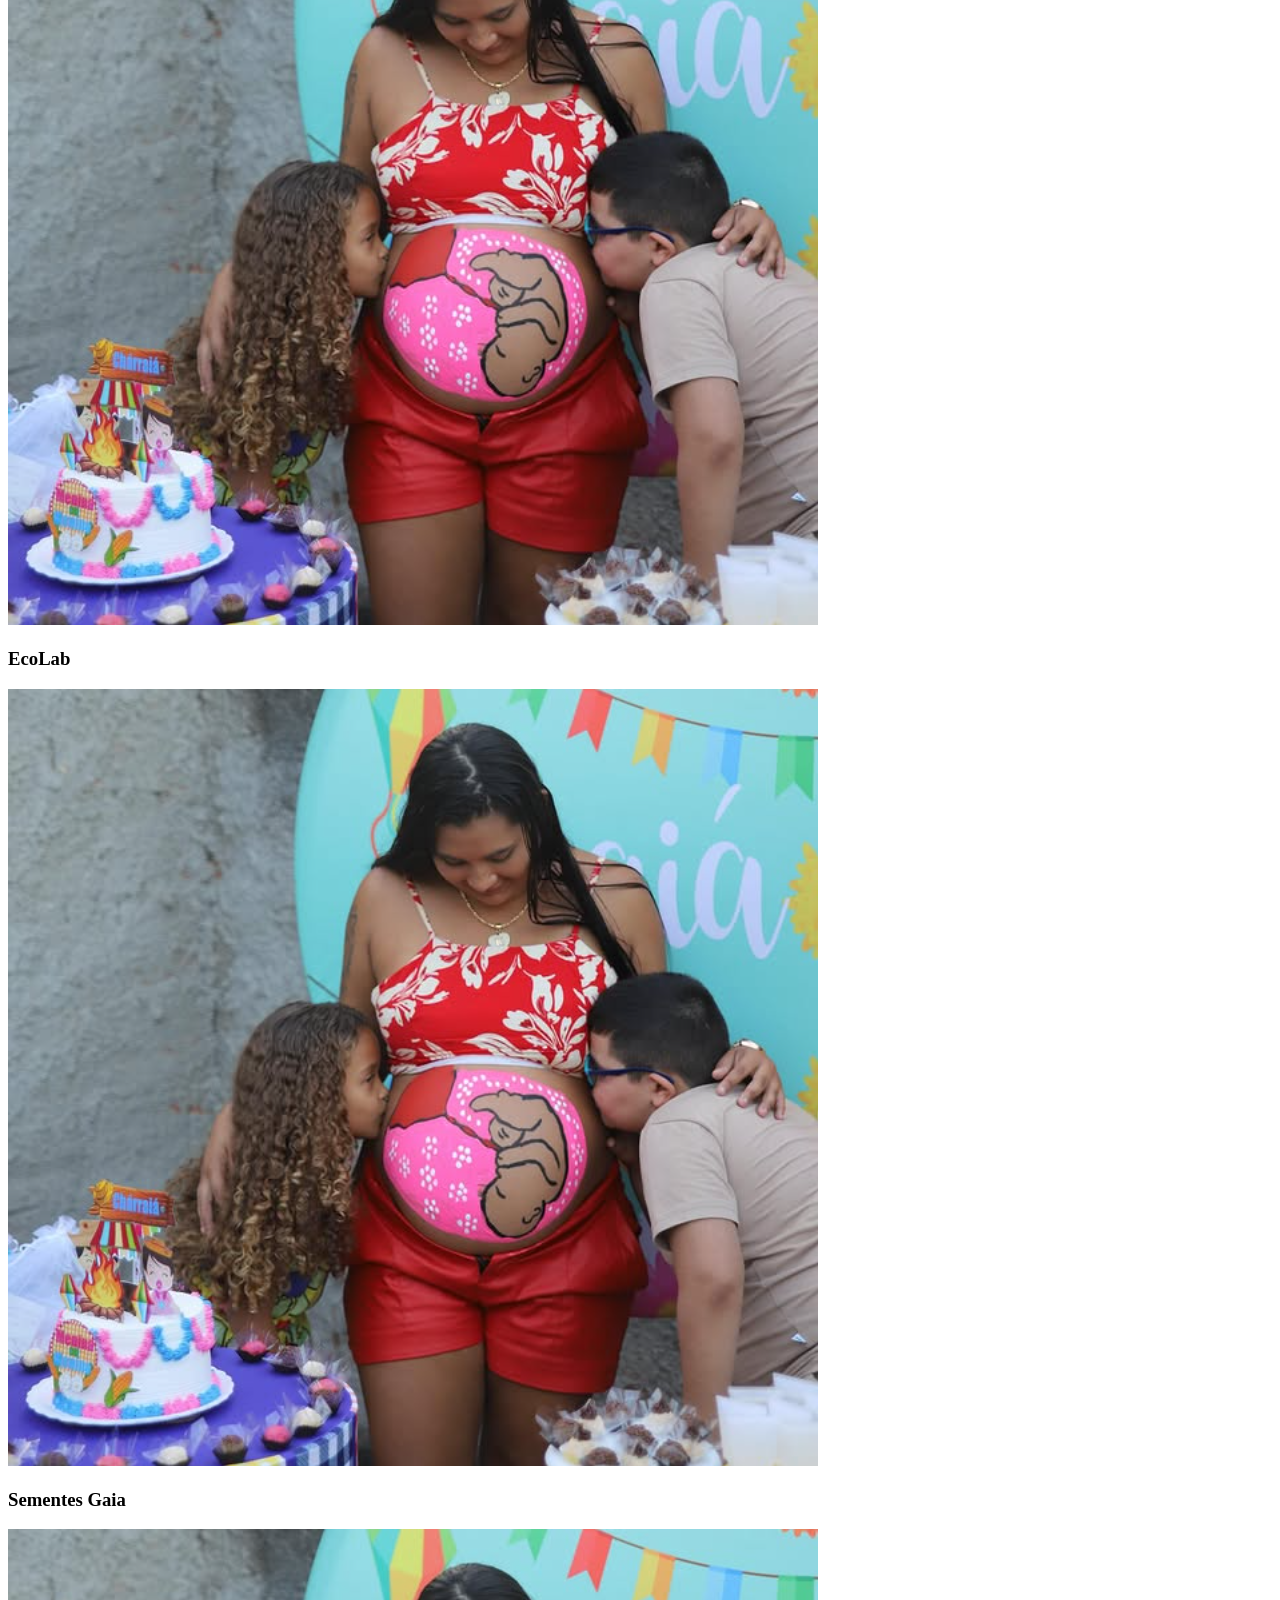
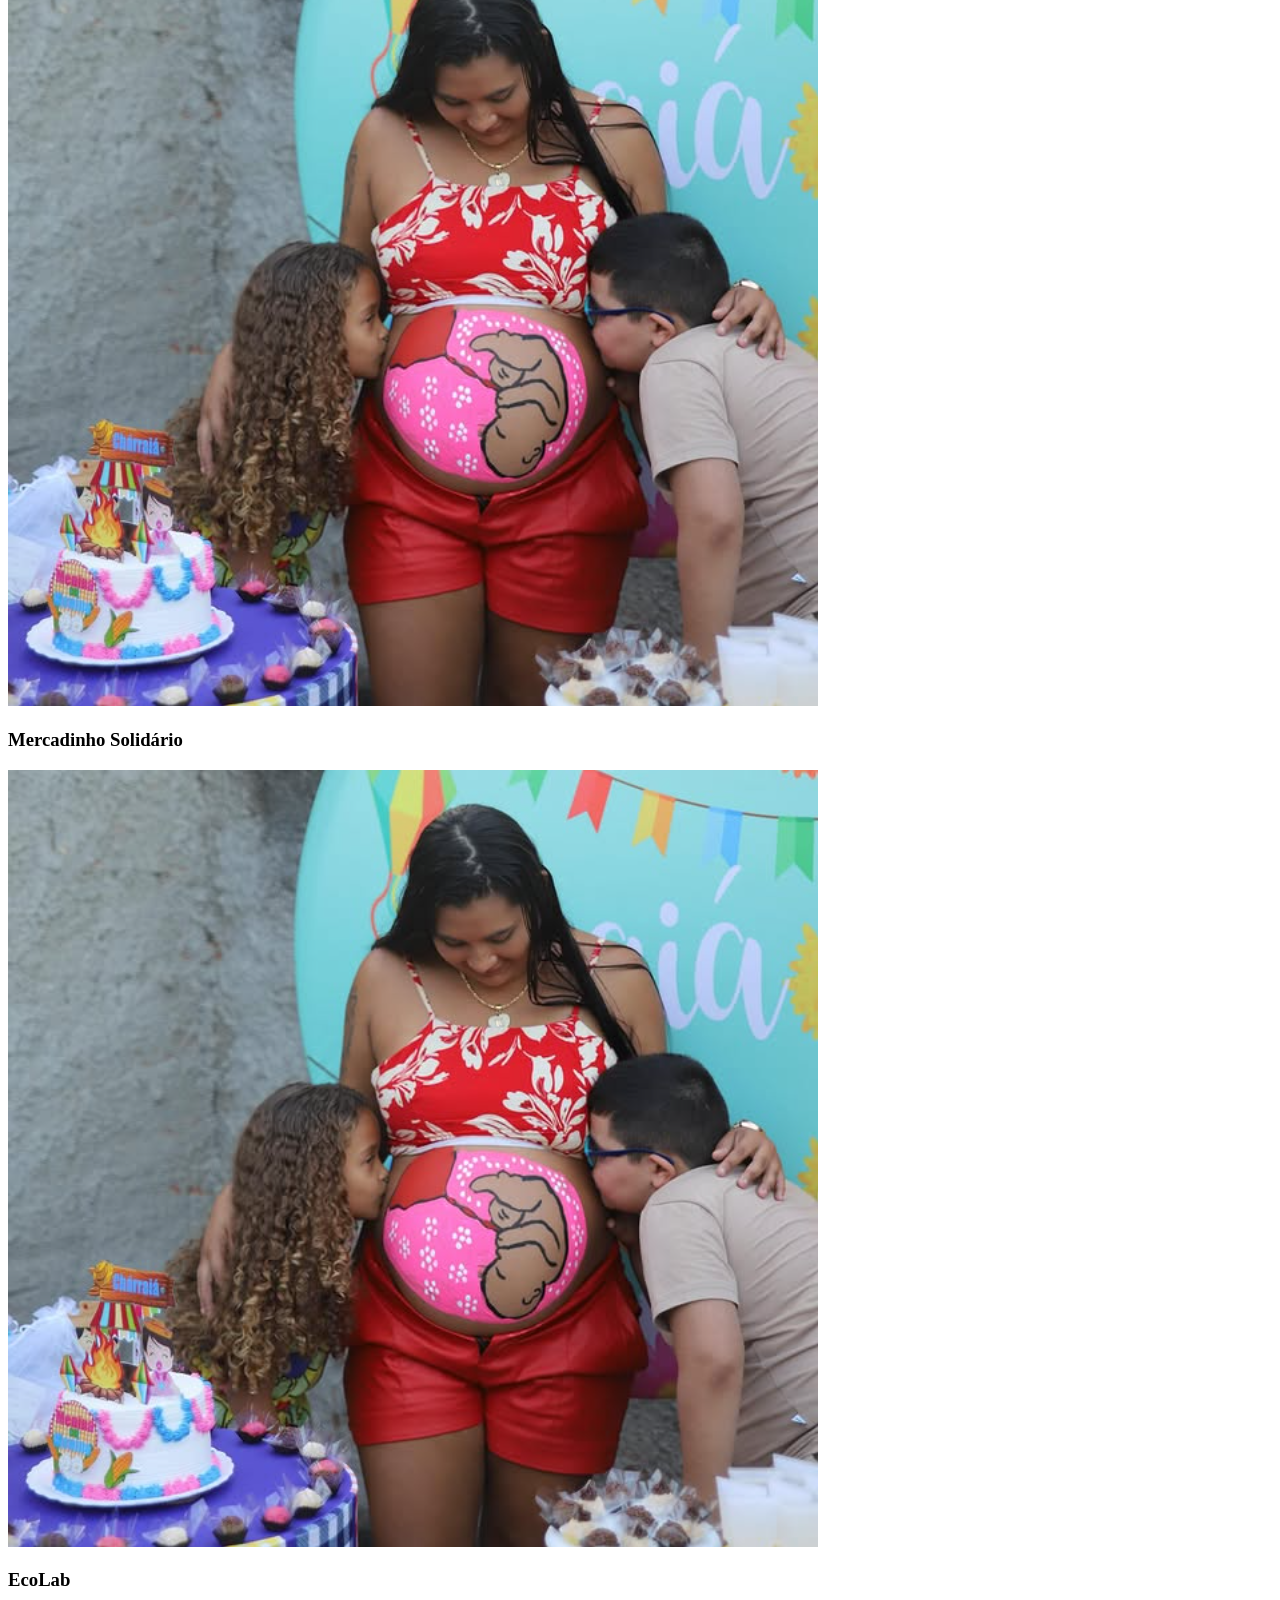
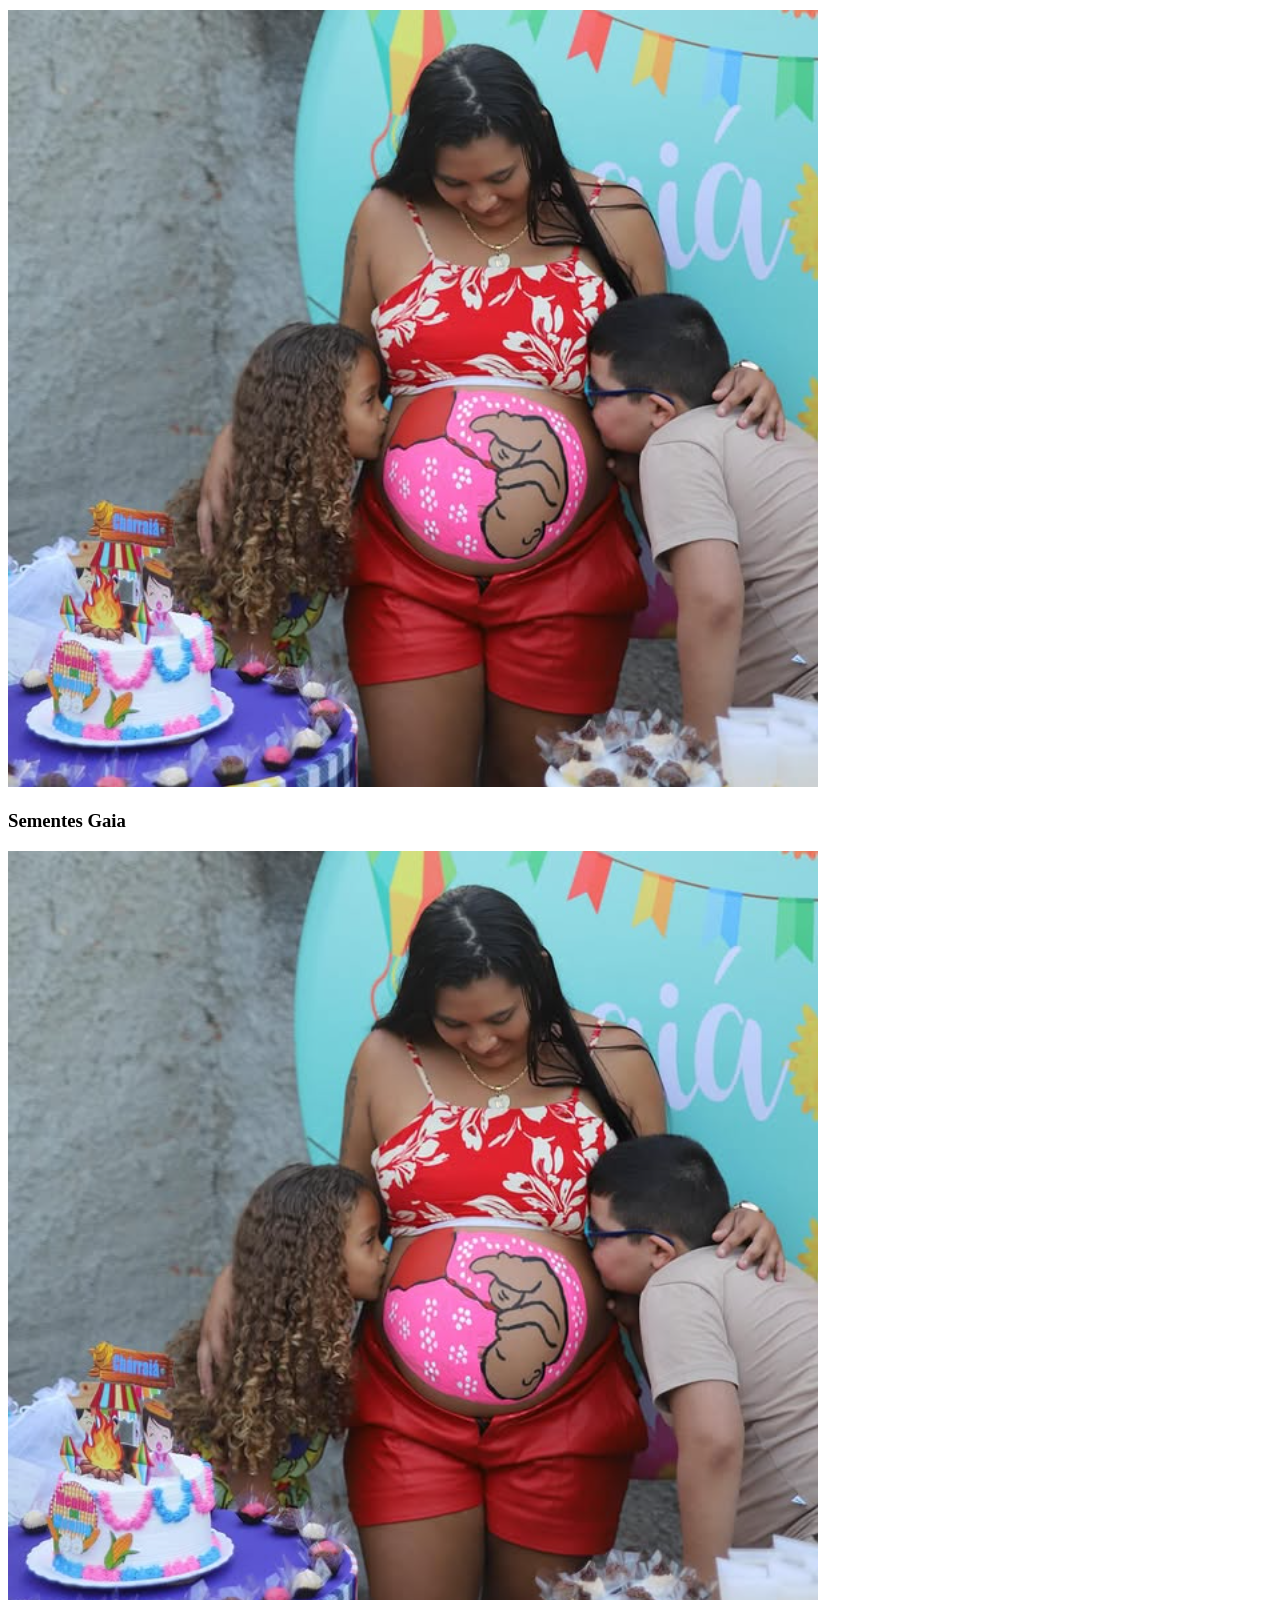
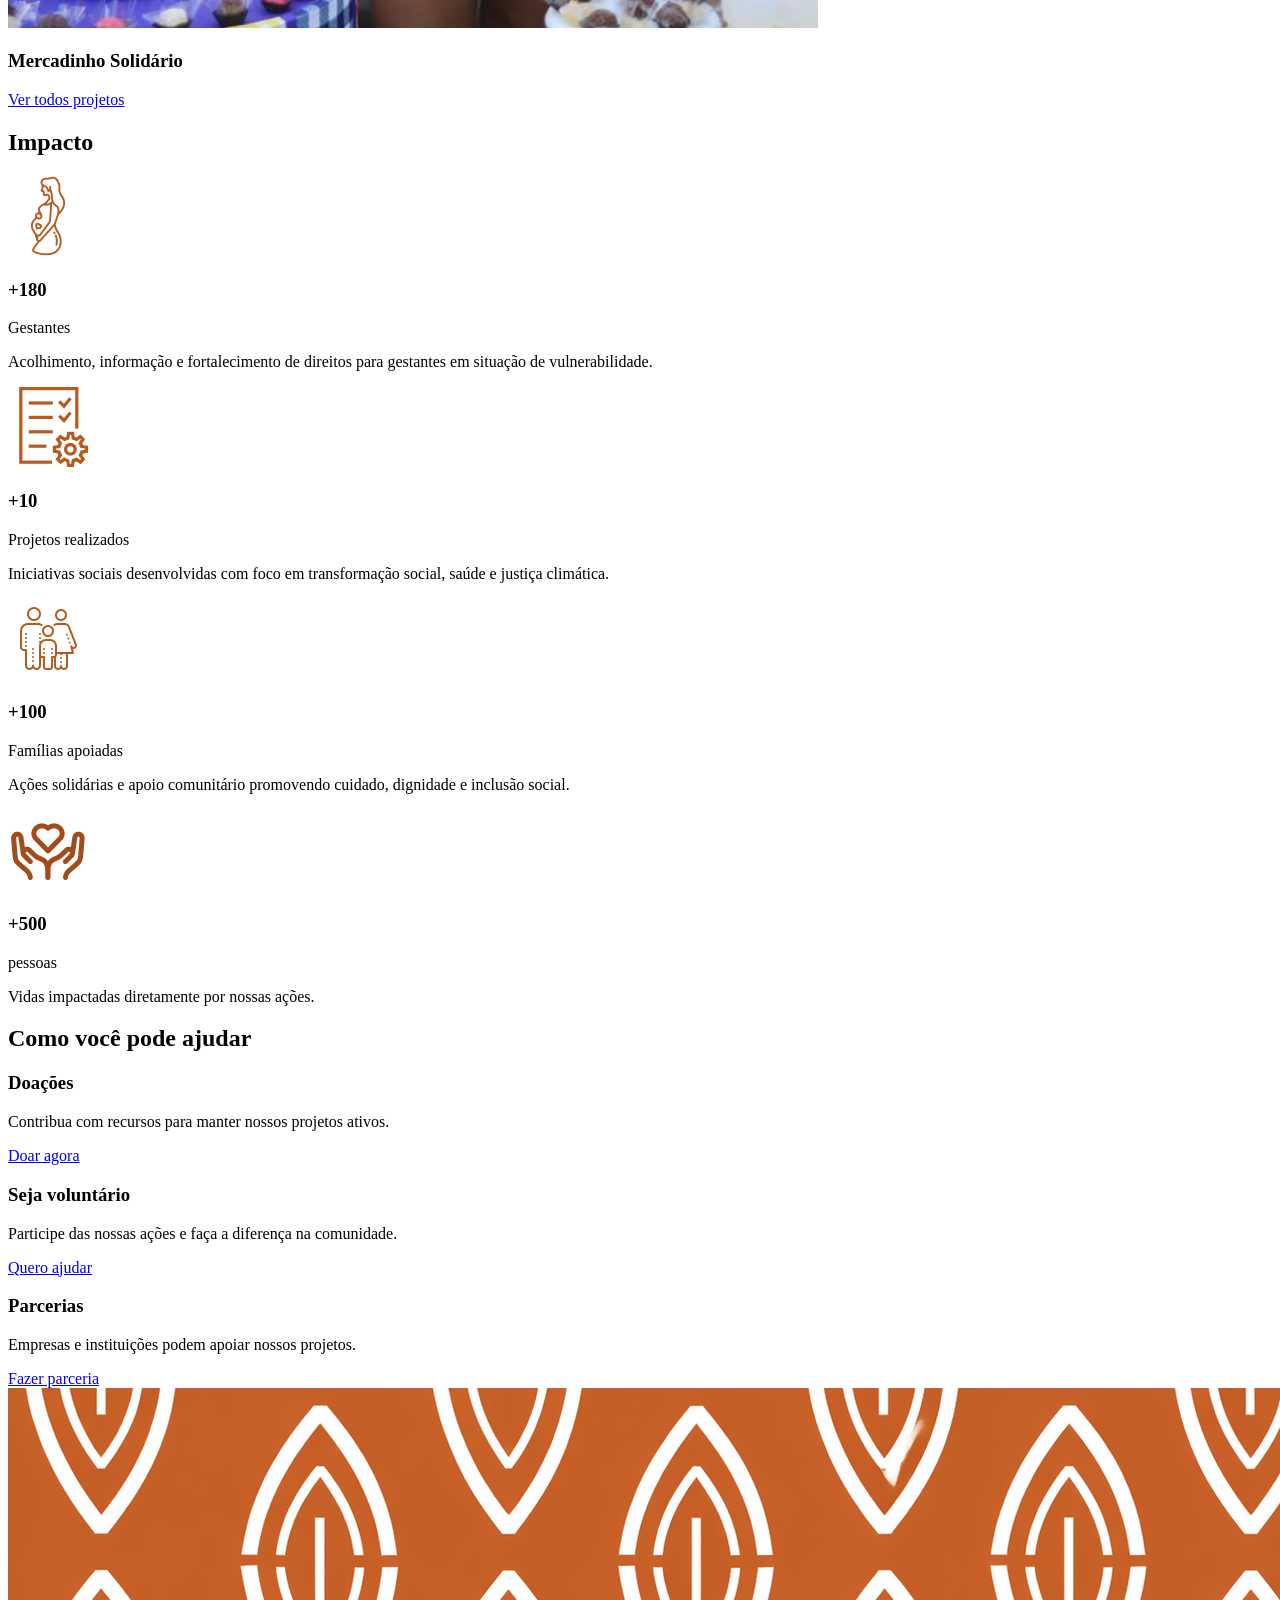
==== commit f5ec2d83: "commitguit" ====
--- a/index.html
+++ b/index.html
@@ -4,7 +4,7 @@
     <meta charset="UTF-8" />
     <meta name="viewport" content="width=device-width, initial-scale=1.0" />
     <title>Espaço Gaia </title>
-    <link rel="stylesheet" href="style.css" />
+    <!-- <link rel="stylesheet" href="style.css" /> -->
 
  
   </head>
@@ -22,7 +22,7 @@
             <li><a href="sobre.html">Sobre nós</a></li>
             <li><a href="#projetos">Projetos</a></li>
             <li><a href="#ajudar">Como Ajudar</a></li>
-            <li><a href="#ajudar">Linha do Tempo do Espaço Gaia</a></li>
+            <li><a href="#">Linha do Tempo do Espaço Gaia</a></li>
             <!-- <li><a href="#depoimentos">Depoimentos</a></li> -->
           </ul>
         </nav>
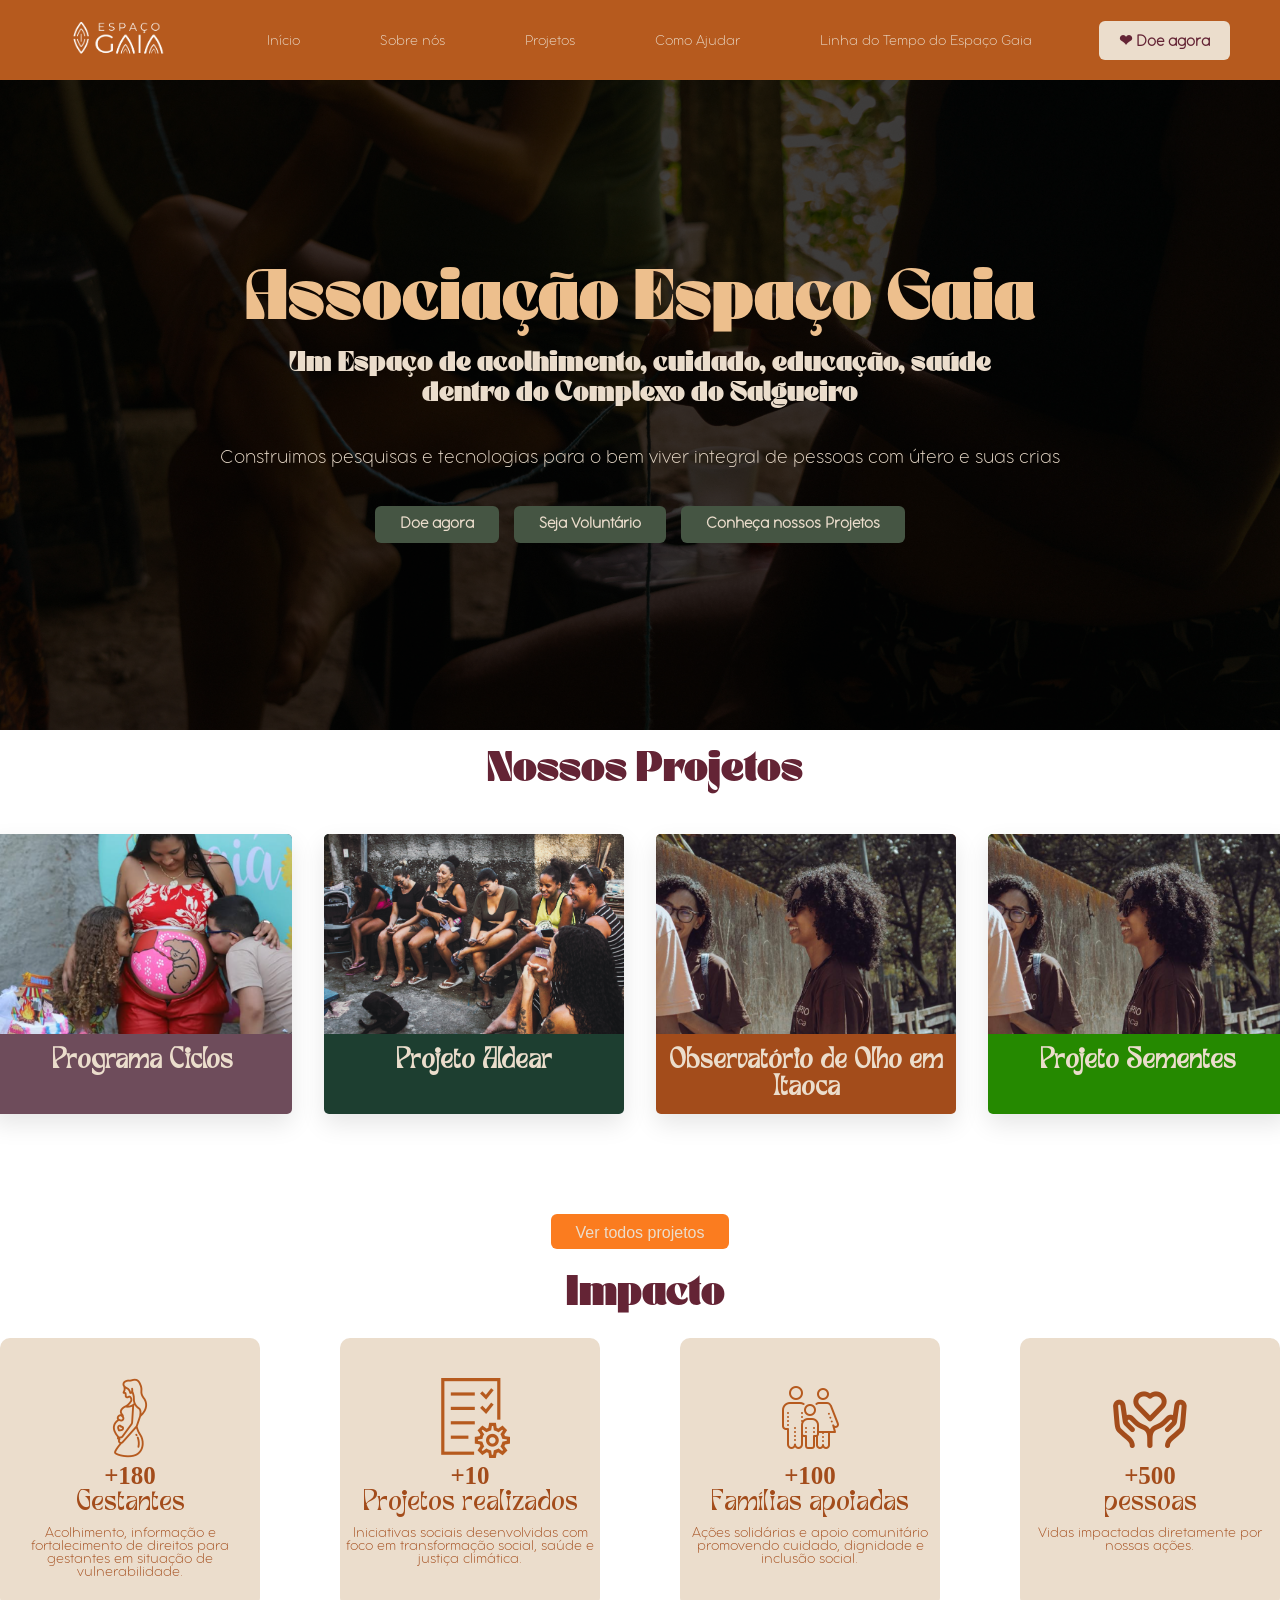
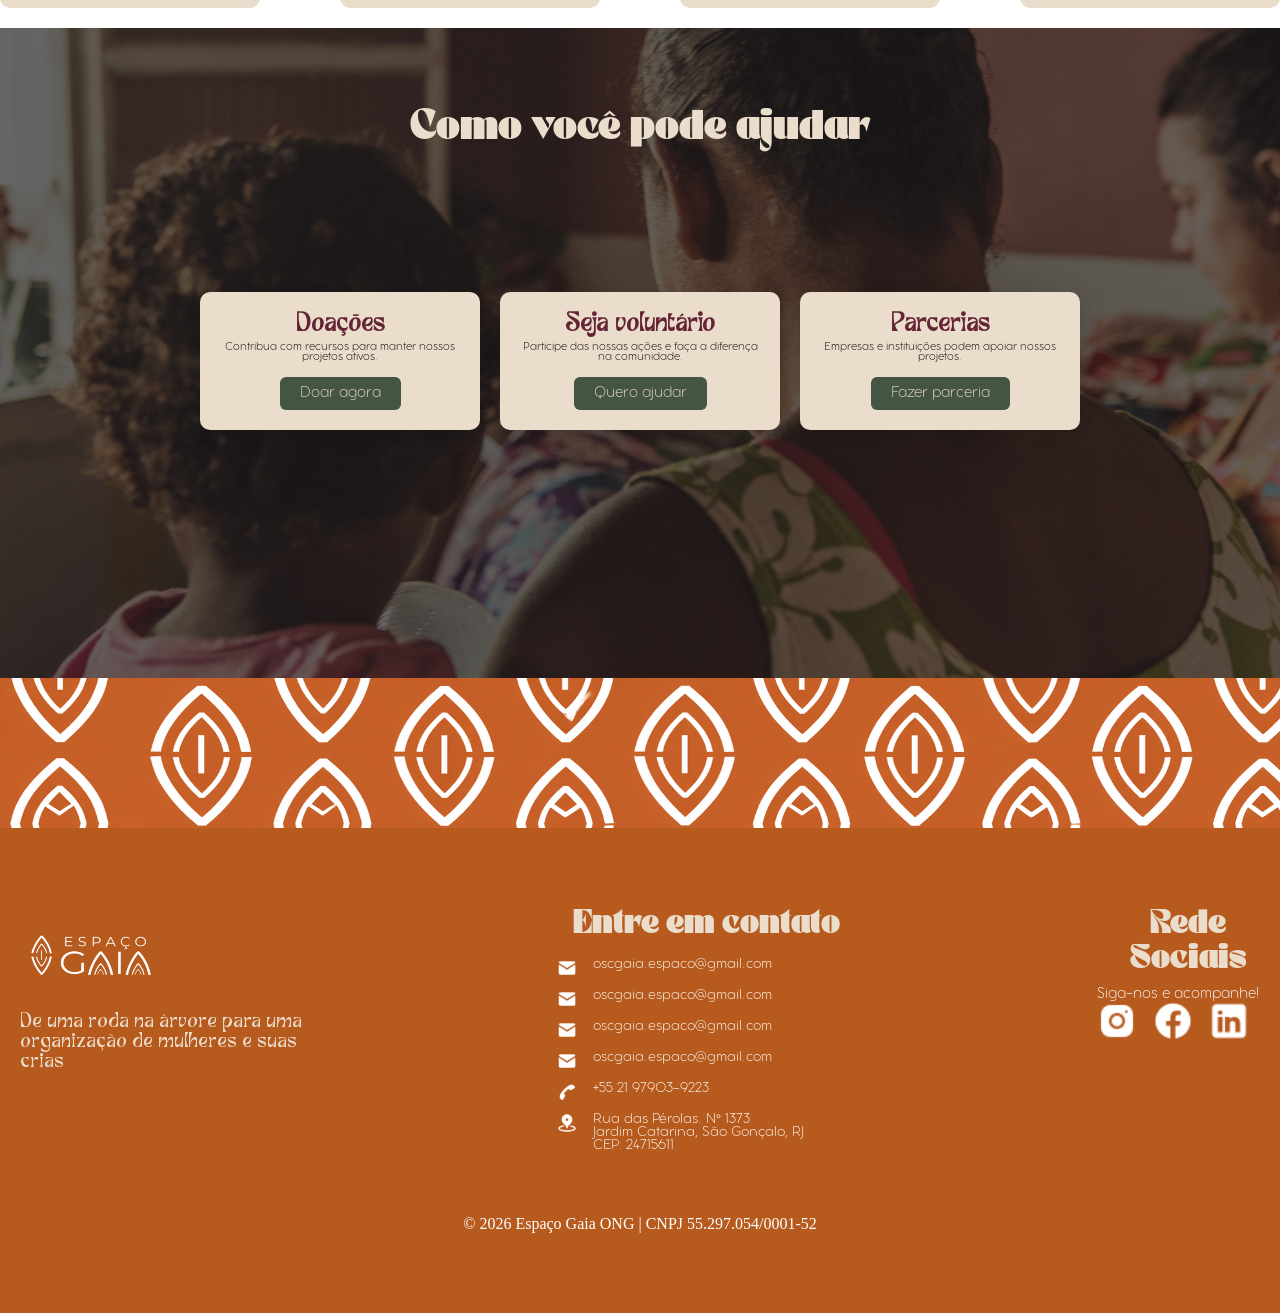
==== commit 93a3f934: "commit" ====
--- a/index.html
+++ b/index.html
@@ -4,7 +4,7 @@
     <meta charset="UTF-8" />
     <meta name="viewport" content="width=device-width, initial-scale=1.0" />
     <title>Espaço Gaia </title>
-    <!-- <link rel="stylesheet" href="style.css" /> -->
+    <link rel="stylesheet" href="style.css" />
 
  
   </head>
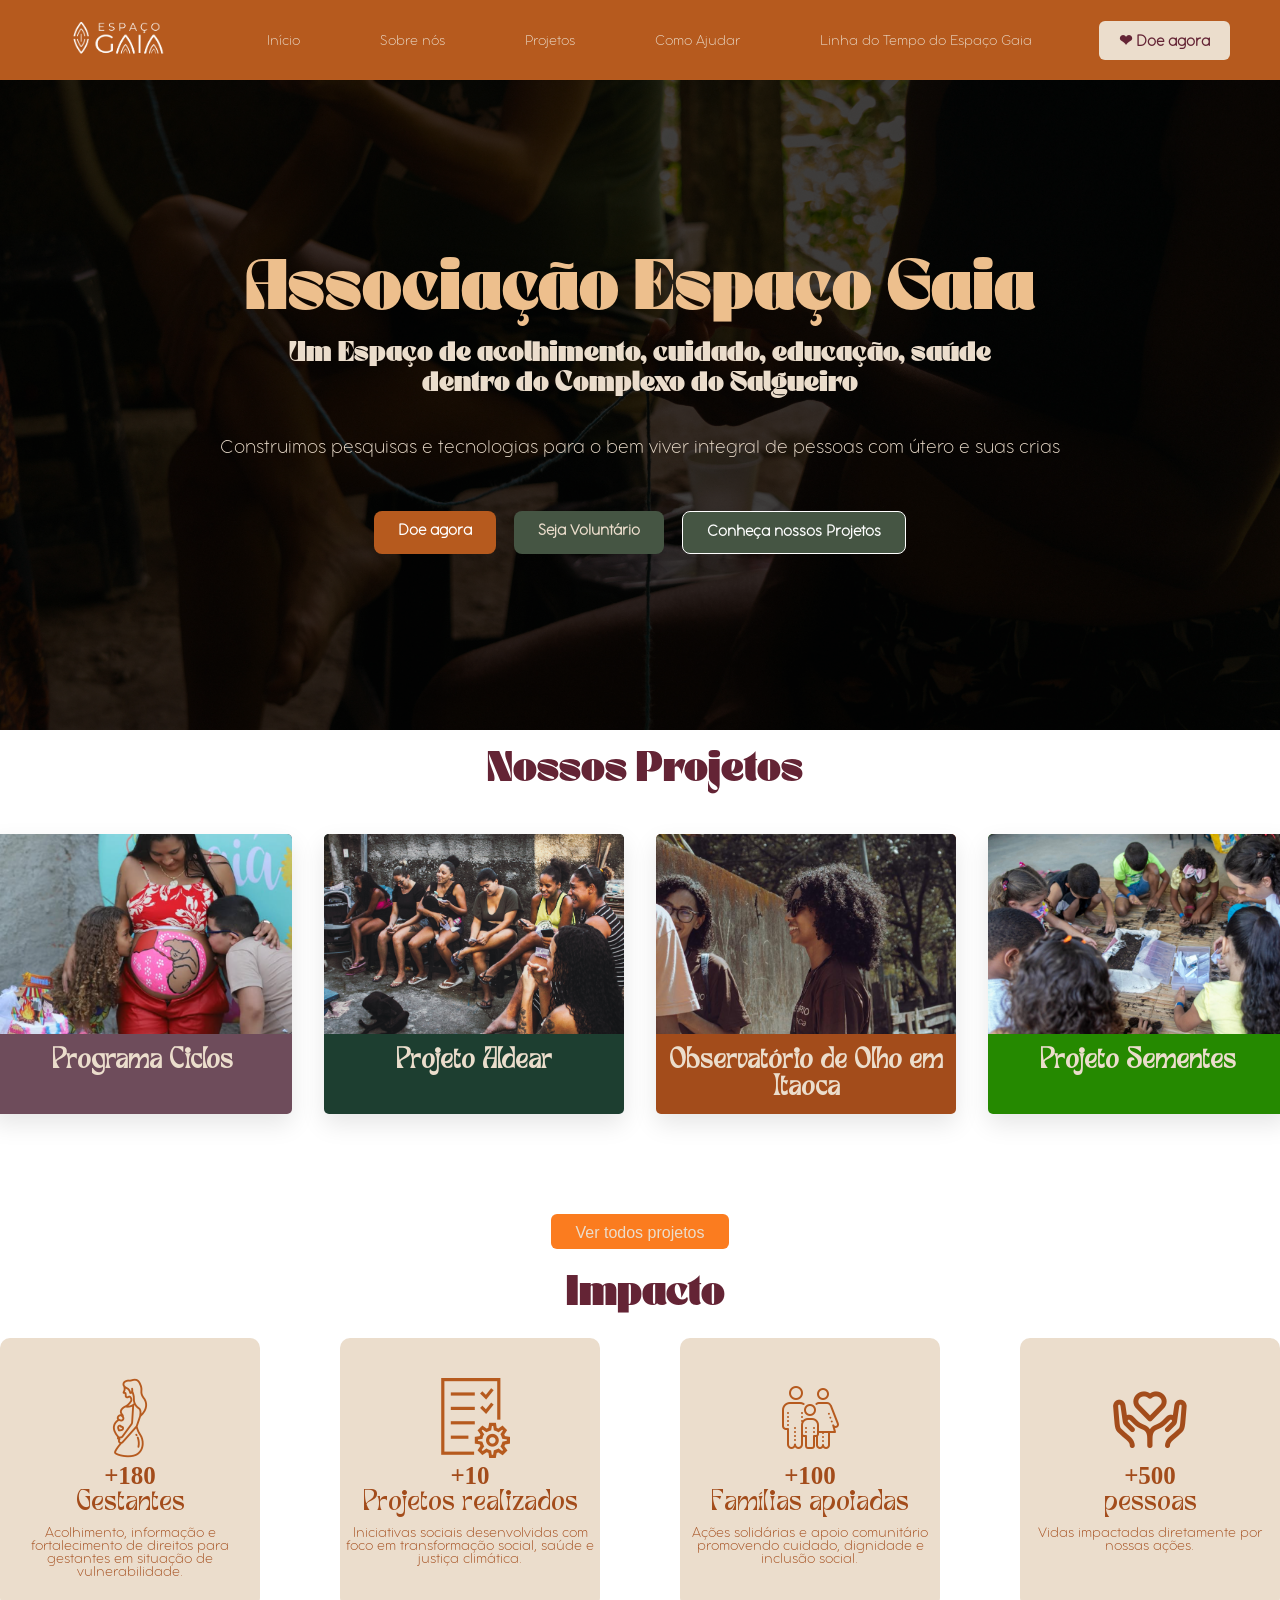
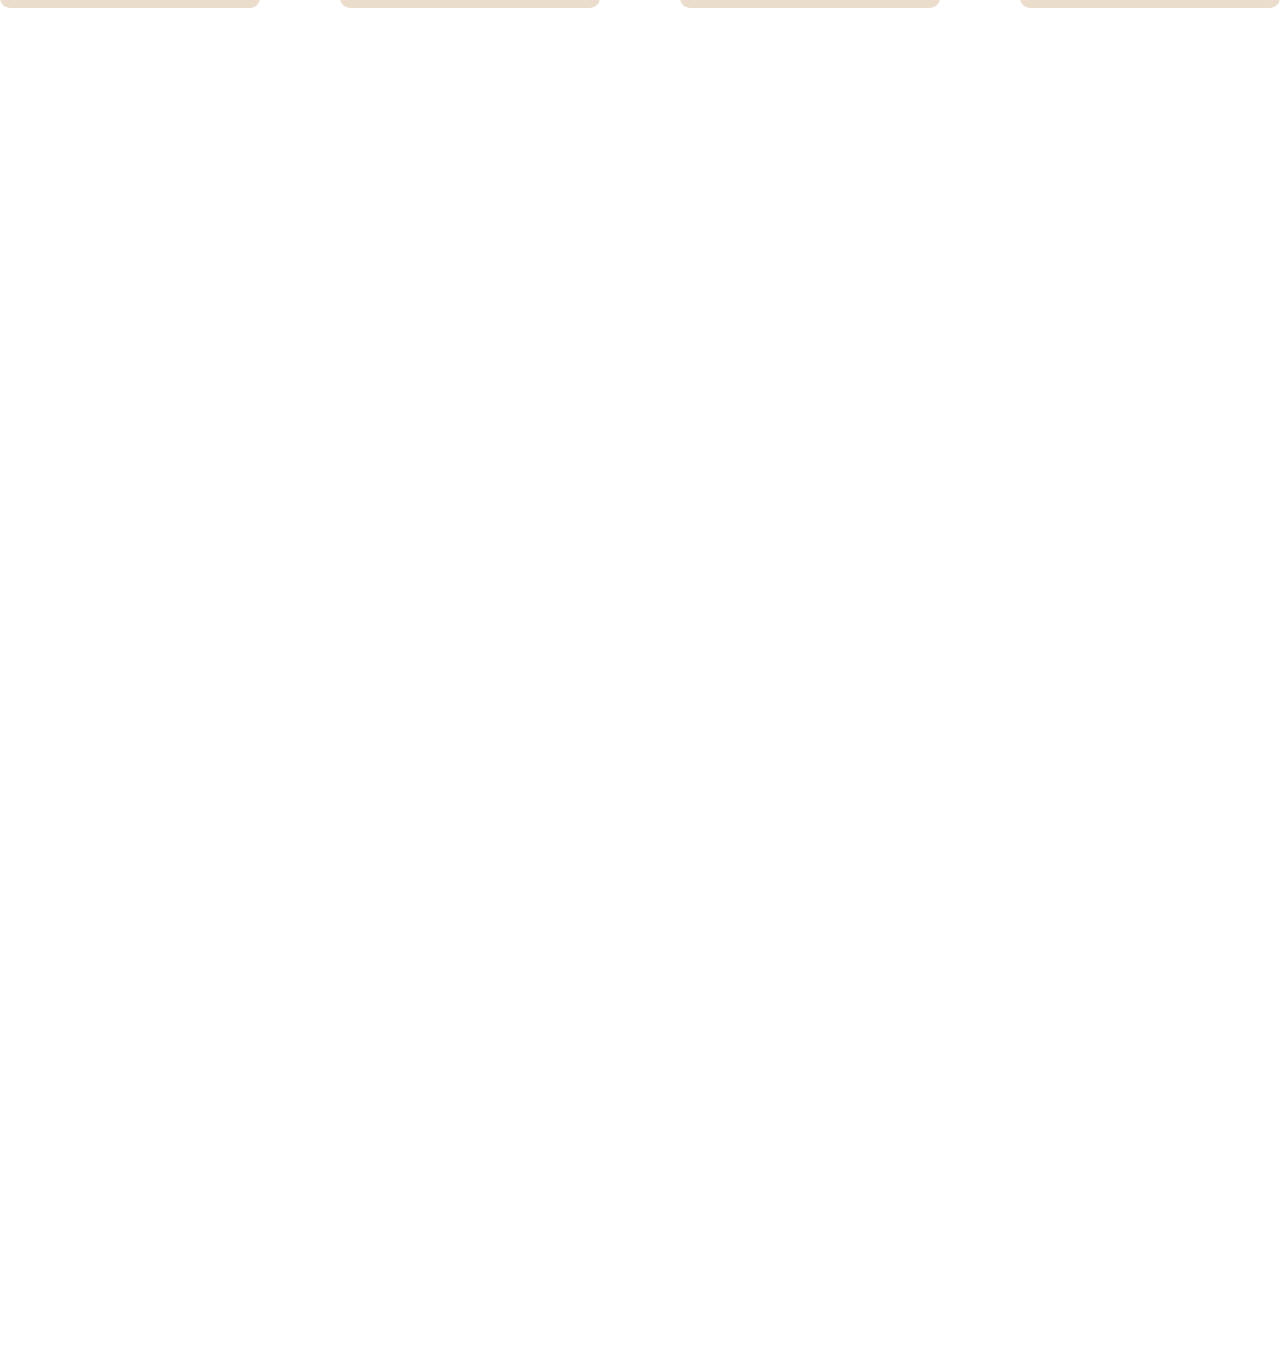
==== commit 2e938f60: "observatorio" ====
--- a/index.html
+++ b/index.html
@@ -89,7 +89,7 @@
             </p>
           </div>
           <div class="card cor4 project">
-            <img src="imagem/img-observatorio.jpeg" alt="projeto-itaoca" />
+            <img src="imagem/img-sementes.png" alt="Sementes" />
             <h3>Projeto Sementes</h3>
             <p class="oculto-p pr">
               Observatório De Olho em Itaoca participou e produziu 5 pesquisas
@@ -107,7 +107,7 @@
           </div>
 
           <div class="card cor5 project oculto">
-            <img src="imagem/Projeto1.png" alt="projeto-semente" />
+            <img src="imagem/img-sementes.png" alt="projeto-semente" />
             <h3>Sementes Gaia</h3>
           
           </div>
--- a/style.css
+++ b/style.css
@@ -929,6 +929,310 @@
   transform: translateY(-3px);
 }
 
+/* style pagina observatório Itaoca */
+
+.hero-observatorio {
+  min-height: 78vh;
+  background:
+    linear-gradient(rgba(0, 0, 0, 0.45), rgba(0, 0, 0, 0.45)),
+    url("imagem/img-observatorio.jpeg") center/cover no-repeat;
+  display: flex;
+  align-items: center;
+  position: relative;
+  color: white;
+}
+
+.hero-content {
+  max-width: 760px;
+  margin-left: 8%;
+}
+
+.hero-content span {
+  color: #f2b37e;
+  letter-spacing: 5px;
+  font-weight: bold;
+  font-size: 14px;
+}
+
+.hero-content h1 {
+  font-size: 4.5rem;
+  line-height: 1;
+  margin: 25px 0;
+  text-transform: uppercase;
+  font-family: "TanBuste";
+}
+
+.hero-content p {
+  font-size: 1.2rem;
+  line-height: 1.7;
+  max-width: 600px;
+  font-family: "AristotelicaPro";
+}
+
+.hero-botoes {
+  display: flex;
+  gap: 18px;
+  margin-top: 35px;
+}
+
+.hero-botoes a {
+  padding: 14px 24px;
+  border-radius: 8px;
+  text-decoration: none;
+  font-weight: bold;
+}
+
+.hero-botoes a:first-child {
+  background: #b65a1e;
+  color: white;
+}
+
+.hero-botoes a:last-child {
+  border: 1px solid white;
+  color: white;
+}
+
+/* SOBRE */
+
+.sobre-observatorio {
+  padding: 90px 0;
+  background: #fff7ef;
+  height: 500px;
+}
+
+.sobre-grid {
+  display: grid;
+  grid-template-columns: 1fr 1fr;
+  gap: 70px;
+  align-items: center;
+}
+
+.sobre-texto span,
+.tecnologia-social span {
+  color: #b65a1e;
+  font-weight: bold;
+  font-size: 14px;
+}
+
+.sobre-texto h2,
+.tecnologia-social h2 {
+  font-size: 2.7rem;
+  line-height: 1.2;
+  color: #203820;
+  margin: 18px 0;
+}
+
+.sobre-texto p,
+.tecnologia-social p {
+  line-height: 1.8;
+  margin-bottom: 16px;
+}
+
+.sobre-img img,
+.tecnologia-grid img {
+  width: 100%;
+  border-radius: 22px;
+  box-shadow: 0 15px 35px rgba(0, 0, 0, 0.12);
+}
+
+/* COMO ATUAMOS */
+
+.atuacao {
+  padding: 80px 0;
+  background: #f8f1e8;
+  text-align: center;
+}
+
+.atuacao h2,
+.timeline h2,
+.galeria h2 {
+  color: #b65a1e;
+  margin-bottom: 45px;
+  font-size: 2rem;
+  text-transform: uppercase;
+}
+
+.atuacao-cards {
+  display: grid;
+  grid-template-columns: repeat(4, 1fr);
+  gap: 22px;
+}
+
+.atuacao-card {
+  background: #fffaf5;
+  padding: 35px 24px;
+  border-radius: 16px;
+  box-shadow: 0 10px 25px rgba(0, 0, 0, 0.06);
+  transition: 0.3s;
+}
+
+.atuacao-card:hover {
+  transform: translateY(-8px);
+}
+
+.atuacao-card h3 {
+  color: #642435;
+  margin-bottom: 14px;
+  text-transform: uppercase;
+  font-size: 1rem;
+}
+
+.atuacao-card p {
+  line-height: 1.6;
+  font-size: 0.95rem;
+}
+
+/* TIMELINE */
+
+.timeline {
+  padding: 80px 0;
+  background: #fff7ef;
+}
+
+.timeline-lista {
+  display: grid;
+  grid-template-columns: repeat(5, 1fr);
+  gap: 25px;
+  position: relative;
+}
+
+.timeline-item {
+  background: #fff;
+  padding: 25px;
+  border-radius: 18px;
+  text-align: center;
+  border-top: 5px solid #b65a1e;
+  box-shadow: 0 8px 20px rgba(0, 0, 0, 0.06);
+}
+
+.timeline-item h3 {
+  color: #b65a1e;
+  font-size: 1.6rem;
+  margin-bottom: 10px;
+}
+
+.timeline-item p {
+  font-size: 0.95rem;
+  line-height: 1.5;
+}
+
+/* IMPACTO */
+
+.impacto-observatorio {
+  background: linear-gradient(135deg, #244321, #132b18);
+  padding: 60px 0;
+  color: white;
+}
+
+.impacto-grid {
+  display: grid;
+  grid-template-columns: repeat(4, 1fr);
+  gap: 30px;
+  text-align: center;
+}
+
+.impacto-grid div {
+  border-right: 1px solid rgba(255, 255, 255, 0.25);
+}
+
+.impacto-grid div:last-child {
+  border-right: none;
+}
+
+.impacto-grid h3 {
+  font-size: 2.5rem;
+  color: #f2b37e;
+  margin-bottom: 10px;
+}
+
+.impacto-grid p {
+  font-size: 0.95rem;
+}
+
+/* GALERIA */
+
+.galeria {
+  padding: 80px 0;
+  background: #f8f1e8;
+}
+
+.galeria-grid {
+  display: grid;
+  grid-template-columns: repeat(4, 1fr);
+  gap: 18px;
+}
+
+.galeria-grid img {
+  width: 100%;
+  height: 220px;
+  object-fit: cover;
+  border-radius: 14px;
+  transition: 0.3s;
+}
+
+.galeria-grid img:hover {
+  transform: scale(1.04);
+}
+
+/* TECNOLOGIA SOCIAL */
+
+.tecnologia-social {
+  padding: 90px 0;
+  background: #fff7ef;
+}
+
+.tecnologia-grid {
+  display: grid;
+  grid-template-columns: 1fr 1fr;
+  gap: 60px;
+  align-items: center;
+}
+
+.tecnologia-social a {
+  display: inline-block;
+  margin-top: 20px;
+  background: #b65a1e;
+  color: white;
+  padding: 14px 24px;
+  border-radius: 8px;
+  text-decoration: none;
+  font-weight: bold;
+}
+
+/* CTA */
+
+.cta-observatorio {
+  background: linear-gradient(135deg, #b65a1e, #642435);
+  color: white;
+  padding: 70px 0;
+}
+
+.cta-observatorio .container {
+  display: flex;
+  align-items: center;
+  justify-content: space-between;
+  gap: 30px;
+}
+
+.cta-observatorio h2 {
+  font-size: 2.5rem;
+}
+
+.cta-observatorio p {
+  margin-top: 10px;
+}
+
+.cta-observatorio a {
+  display: inline-block;
+  margin: 8px;
+  padding: 14px 24px;
+  border-radius: 8px;
+  text-decoration: none;
+  font-weight: bold;
+  background: white;
+  color: #642435;
+}
+
 /* Style para celular */
 @media (max-width: 750px) and (min-width: 320px) {
   .container {
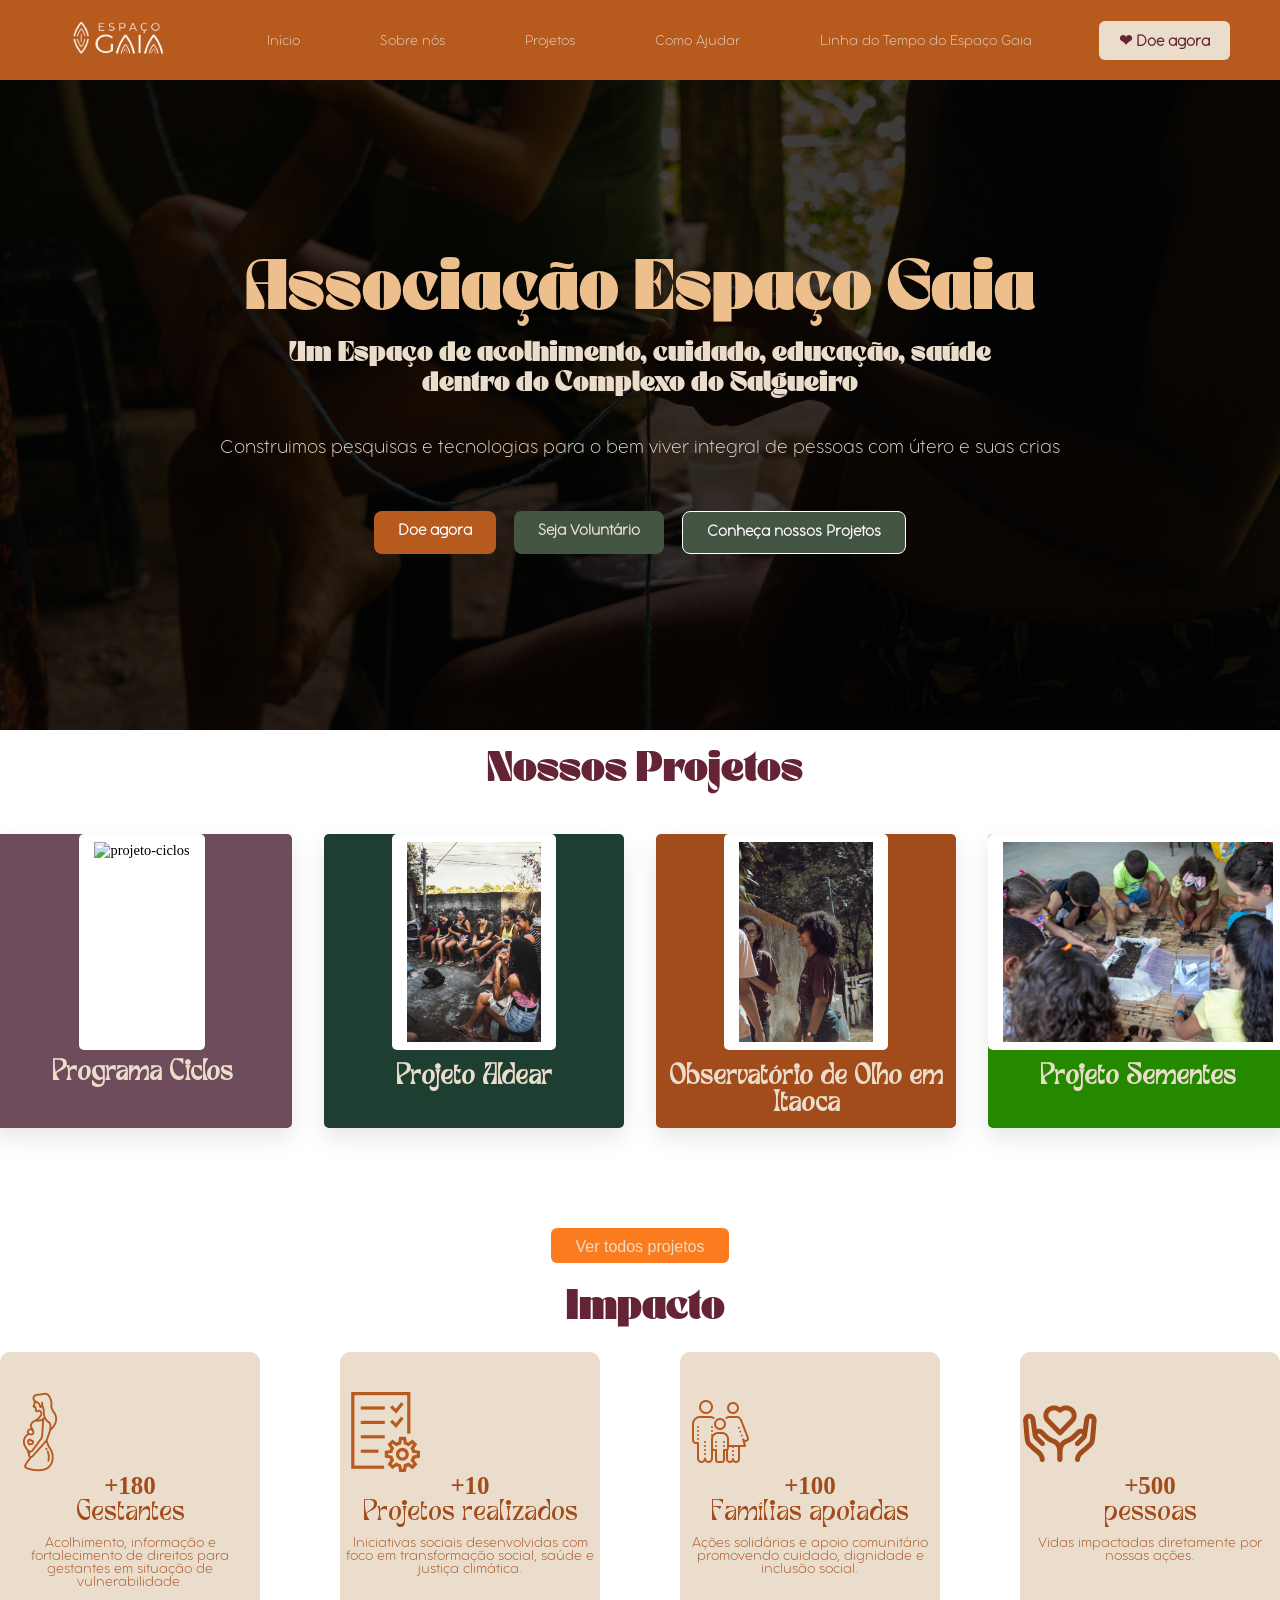
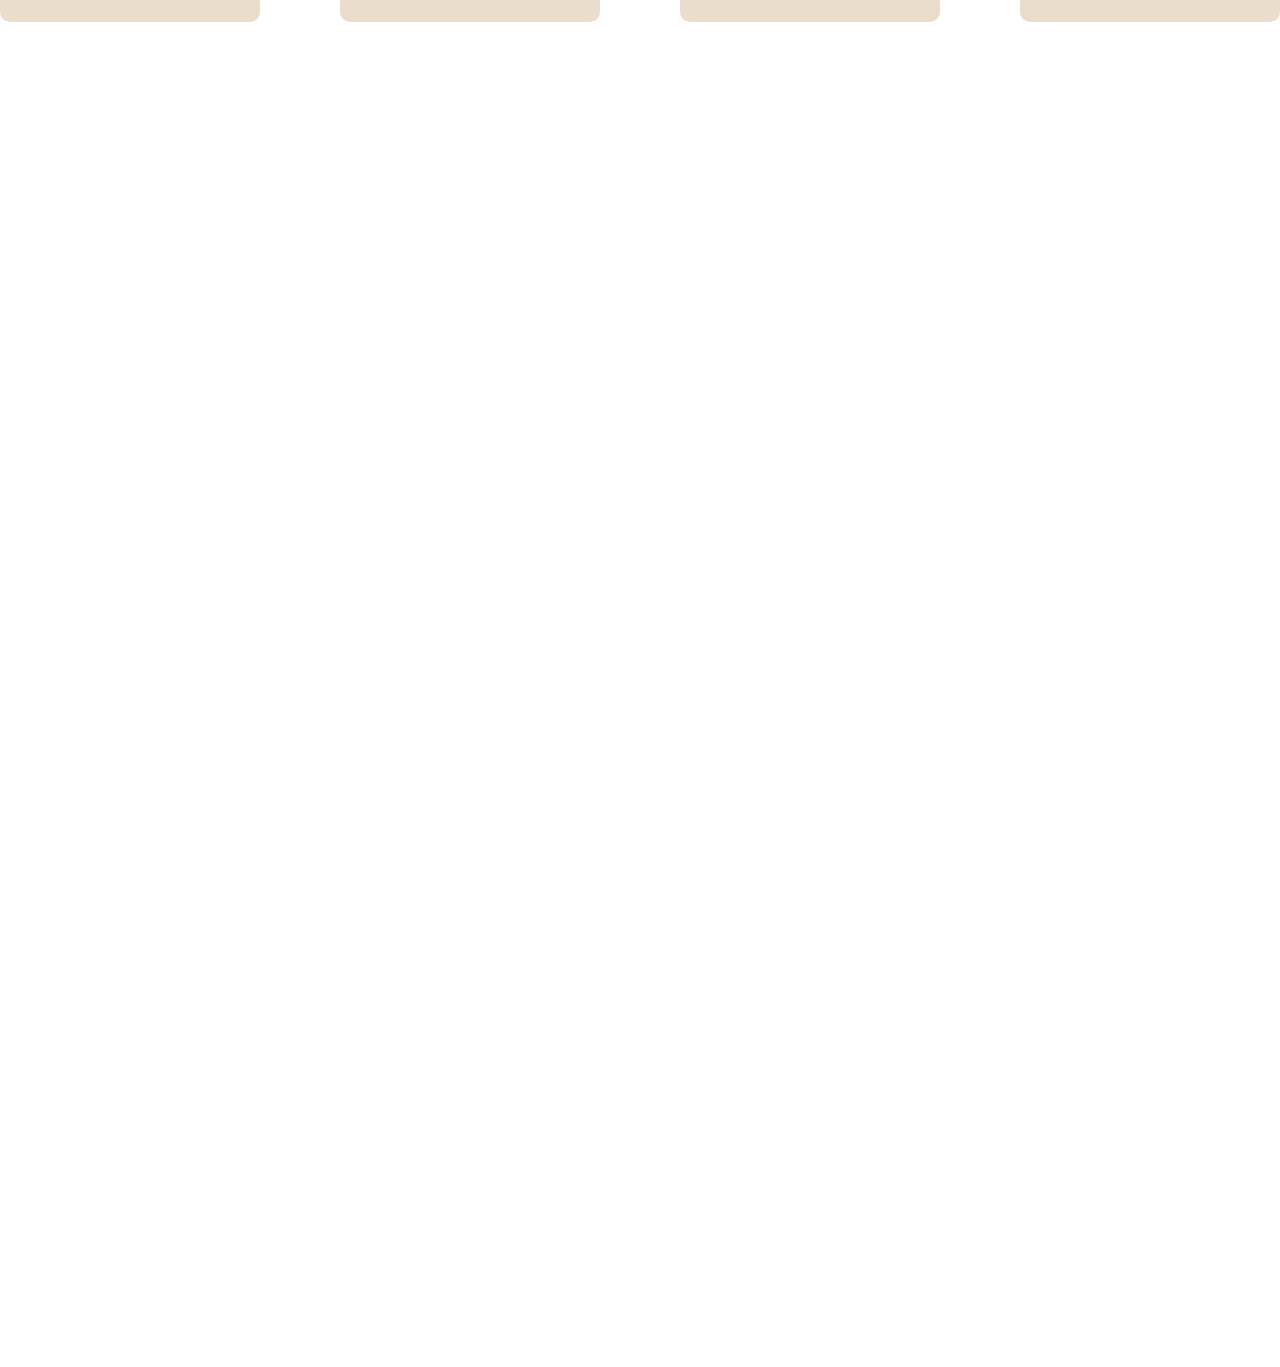
==== commit e93532a1: "commit paginas" ====
--- a/index.html
+++ b/index.html
@@ -22,7 +22,7 @@
             <li><a href="sobre.html">Sobre nós</a></li>
             <li><a href="#projetos">Projetos</a></li>
             <li><a href="#ajudar">Como Ajudar</a></li>
-            <li><a href="#">Linha do Tempo do Espaço Gaia</a></li>
+            <li><a href="linha-Tempo.html">Linha do Tempo do Espaço Gaia</a></li>
             <!-- <li><a href="#depoimentos">Depoimentos</a></li> -->
           </ul>
         </nav>
@@ -62,16 +62,12 @@
 
         <div class="cards">
           <div class="card cor1 project">
-            <img src="imagem/Projeto1.png" alt="projeto-ciclos" />
+            <a href="programaCiclos.html"><img src="imagem/galeria-ciclos/ciclos03.jpg" alt="projeto-ciclos" /></a>
             <h3>Programa Ciclos</h3>
-            <p class="oculto-p pr">
-              Programa Ciclos já protegeu quase 200 gestantes da violência
-              obstétrica.
-            </p>
           </div>
 
           <div class="card cor2 project">
-            <img src="imagem/img-proj-aldear.jpg" alt="projeto-aldear" />
+            <a href="projetoAldear.html"><img src="imagem/img-proj-aldear.jpg" alt="projeto-aldear" /></a>
             <h3>Projeto Aldear</h3>
             <p class="oculto-p pr">
               Projeto Aldear realizou pouco mais de 20 rodas de escuta ativa e
@@ -81,7 +77,7 @@
           </div>
 
           <div class="card cor3 project">
-            <img src="imagem/img-observatorio.jpeg" alt="projeto-itaoca" />
+            <a href="observatorio.html"><img src="imagem/galeria-observatorio/observatorio17.jpeg" alt="projeto-itaoca" /></a>
             <h3>Observatório de Olho em Itaoca</h3>
             <p class="oculto-p pr">
               Observatório De Olho em Itaoca participou e produziu 5 pesquisas
@@ -89,7 +85,7 @@
             </p>
           </div>
           <div class="card cor4 project">
-            <img src="imagem/img-sementes.png" alt="Sementes" />
+            <a href="projetoSementes.html"><img src="imagem/img-sementes.png" alt="Sementes" /></a>
             <h3>Projeto Sementes</h3>
             <p class="oculto-p pr">
               Observatório De Olho em Itaoca participou e produziu 5 pesquisas
--- a/style.css
+++ b/style.css
@@ -932,19 +932,24 @@
 /* style pagina observatório Itaoca */
 
 .hero-observatorio {
-  min-height: 78vh;
+  min-height: 90vh;
   background:
-    linear-gradient(rgba(0, 0, 0, 0.45), rgba(0, 0, 0, 0.45)),
-    url("imagem/img-observatorio.jpeg") center/cover no-repeat;
+    linear-gradient(rgba(6, 36, 2, 0.81), rgba(0, 51, 5, 0.56)),
+    url("imagem/galeria-observatorio/observatorio01.jpg") center/cover no-repeat;
   display: flex;
   align-items: center;
+  justify-content: center;
+  text-align: center;
   position: relative;
   color: white;
 }
 
 .hero-content {
   max-width: 760px;
-  margin-left: 8%;
+  margin: 0 auto;
+  text-align: center;
+  align-items: center;
+  justify-content: center;
 }
 
 .hero-content span {
@@ -960,13 +965,13 @@
   margin: 25px 0;
   text-transform: uppercase;
   font-family: "TanBuste";
+  letter-spacing: 5px;
 }
 
 .hero-content p {
-  font-size: 1.2rem;
-  line-height: 1.7;
-  max-width: 600px;
-  font-family: "AristotelicaPro";
+  font-size: 25px;
+  font-family: "TanParadiso";
+  text-align:center;
 }
 
 .hero-botoes {
@@ -995,9 +1000,9 @@
 /* SOBRE */
 
 .sobre-observatorio {
-  padding: 90px 0;
+  padding: 50px 0;
   background: #fff7ef;
-  height: 500px;
+  min-height: 100vh;
 }
 
 .sobre-grid {
@@ -1005,6 +1010,7 @@
   grid-template-columns: 1fr 1fr;
   gap: 70px;
   align-items: center;
+  padding: 0 40px;
 }
 
 .sobre-texto span,
@@ -1018,49 +1024,65 @@
 .tecnologia-social h2 {
   font-size: 2.7rem;
   line-height: 1.2;
-  color: #203820;
+  color: #b65a1e;
   margin: 18px 0;
+  font-family: "TanBuste";
+  letter-spacing: 5px;
+}
+.sobre-texto h3{
+  font-family: "TanParadiso";
+  color: #b65a1e; 
+  padding: 10px 0;
 }
 
 .sobre-texto p,
 .tecnologia-social p {
   line-height: 1.8;
   margin-bottom: 16px;
-}
-
-.sobre-img img,
-.tecnologia-grid img {
-  width: 100%;
+  font-family: "AristotelicaPro";
+}
+
+.sobre-img img {
+  width: 450px;
+  height: 500px;
   border-radius: 22px;
   box-shadow: 0 15px 35px rgba(0, 0, 0, 0.12);
 }
 
+
 /* COMO ATUAMOS */
 
 .atuacao {
-  padding: 80px 0;
+  padding: 50px 20px;
   background: #f8f1e8;
   text-align: center;
+  min-height: 350px;
+}
+
+.atuacao .contai, .conta {
+  display: block;
 }
 
 .atuacao h2,
 .timeline h2,
 .galeria h2 {
   color: #b65a1e;
-  margin-bottom: 45px;
+  margin-bottom: 10px;
   font-size: 2rem;
   text-transform: uppercase;
+  font-family: "TanBuste";
+  letter-spacing: 5px;
 }
 
 .atuacao-cards {
   display: grid;
   grid-template-columns: repeat(4, 1fr);
-  gap: 22px;
+  gap: 15px;
 }
 
 .atuacao-card {
   background: #fffaf5;
-  padding: 35px 24px;
+  padding: 15px 24px;
   border-radius: 16px;
   box-shadow: 0 10px 25px rgba(0, 0, 0, 0.06);
   transition: 0.3s;
@@ -1074,31 +1096,40 @@
   color: #642435;
   margin-bottom: 14px;
   text-transform: uppercase;
-  font-size: 1rem;
+  font-size: 20px;
+  font-family: "tanParadiso";
+  letter-spacing: 5px;
 }
 
 .atuacao-card p {
   line-height: 1.6;
   font-size: 0.95rem;
+  font-family: "AristotelicaPro";
 }
 
 /* TIMELINE */
 
 .timeline {
-  padding: 80px 0;
+  padding: 50px 20px;
   background: #fff7ef;
+  text-align: center;
+  min-height: 350px;
+}
+
+.timeline .container {
+  display: grid;
+  justify-content: center;
 }
 
 .timeline-lista {
   display: grid;
   grid-template-columns: repeat(5, 1fr);
-  gap: 25px;
-  position: relative;
+  gap: 15px;
 }
 
 .timeline-item {
   background: #fff;
-  padding: 25px;
+  padding: 15px;
   border-radius: 18px;
   text-align: center;
   border-top: 5px solid #b65a1e;
@@ -1107,21 +1138,28 @@
 
 .timeline-item h3 {
   color: #b65a1e;
-  font-size: 1.6rem;
+  font-size: 15px;
   margin-bottom: 10px;
+  font-family: "tanParadiso";
 }
 
 .timeline-item p {
   font-size: 0.95rem;
   line-height: 1.5;
+  font-family: "AristotelicaPro";
 }
 
 /* IMPACTO */
 
 .impacto-observatorio {
-  background: linear-gradient(135deg, #244321, #132b18);
+  background: #ebddcc;
   padding: 60px 0;
-  color: white;
+  color: #a34c1b;
+  min-height: 114px;
+  align-items: center;
+  text-align: center;
+  margin-bottom: 0;
+  padding: 20px 0;
 }
 
 .impacto-grid {
@@ -1140,52 +1178,167 @@
 }
 
 .impacto-grid h3 {
-  font-size: 2.5rem;
-  color: #f2b37e;
+  font-size: 1.5rem;
   margin-bottom: 10px;
+  font-family: "tanParadiso";
 }
 
 .impacto-grid p {
   font-size: 0.95rem;
+  font-family: "AristotelicaPro";
 }
 
 /* GALERIA */
 
 .galeria {
-  padding: 80px 0;
+  min-height: 400px;
+  padding: 80px 0 120px;
   background: #f8f1e8;
-}
-
-.galeria-grid {
-  display: grid;
-  grid-template-columns: repeat(4, 1fr);
-  gap: 18px;
-}
-
-.galeria-grid img {
+  position: relative;
+  z-index: 5;
+}
+
+.galeria .container {
+  display: block;
+}
+
+.galeria h2 {
+  text-align: center;
+  font-size: 2.5rem;
+  color: #8b4a2b;
+  margin-bottom: 40px;
+  font-family: "tanBuste";
+  letter-spacing: 5px;
+}
+
+.galeria-swiper {
   width: 100%;
-  height: 220px;
+  max-width: 1100px;
+  margin: 40px auto;
+  padding: 0 50px 50px;
+  overflow: hidden;
+}
+
+.galeria-swiper .swiper-wrapper {
+  display: flex;
+}
+
+.galeria-swiper .swiper-slide {
+  width: auto;
+  display: flex;
+  justify-content: center;
+}
+
+.galeria-swiper .swiper-slide img {
+  width: 260px;
+  height: 180px;
   object-fit: cover;
-  border-radius: 14px;
+  border-radius: 15px;
+  display: block;
+}
+
+/* abrir foros galeria */
+
+.lightbox {
+  position: fixed;
+  inset: 0;
+  background: rgba(0, 0, 0, 0.9);
+  display: none;
+  justify-content: center;
+  align-items: center;
+  z-index: 99999;
+  padding: 20px;
+}
+
+.lightbox.ativo {
+  display: flex;
+}
+
+.lightbox-img {
+  max-width: 90%;
+  max-height: 90%;
+  border-radius: 15px;
+  box-shadow: 0 0 30px rgba(255, 255, 255, 0.2);
+}
+
+.fechar {
+  position: absolute;
+  top: 30px;
+  right: 40px;
+  color: white;
+  font-size: 50px;
+  cursor: pointer;
+  font-weight: bold;
+}
+
+.swiper-slide img {
+  cursor: pointer;
+}
+
+/* Setas da Lightbox */
+
+.anterior,
+.proximo {
+  position: absolute;
+  top: 50%;
+  transform: translateY(-50%);
+  font-size: 60px;
+  color: white;
+  cursor: pointer;
+  user-select: none;
+  padding: 15px;
   transition: 0.3s;
 }
 
-.galeria-grid img:hover {
-  transform: scale(1.04);
-}
-
+.anterior:hover,
+.proximo:hover {
+  color: #b65a1e;
+}
+
+.anterior {
+  left: 30px;
+}
+
+.proximo {
+  right: 30px;
+}
 /* TECNOLOGIA SOCIAL */
 
 .tecnologia-social {
-  padding: 90px 0;
+  padding: 20px 0;
   background: #fff7ef;
+  min-height: 90vh;
 }
 
 .tecnologia-grid {
+  width: 100%;
   display: grid;
   grid-template-columns: 1fr 1fr;
   gap: 60px;
   align-items: center;
+}
+
+.tecnologia-grid .con {
+  width: 100%;
+  padding: 0 50px;
+}
+
+.a {
+  width: 100%;
+  text-align: center;
+}
+
+.tecnologia-social .img-tec{
+  width: 100%;
+  align-items: center;
+  text-align: center;
+}
+.tecnologia-social .img-tec img {
+  width: 400px;
+  height: 500px;
+  border-radius: 22px;
+  box-shadow: 0 15px 35px rgba(0, 0, 0, 0.12);
+  text align: center;
 }
 
 .tecnologia-social a {
@@ -1199,12 +1352,70 @@
   font-weight: bold;
 }
 
+.tecnologia-grid h3{
+  font-family: "TanParadiso";
+  color: #b65a1e; 
+  padding: 10px 0;
+}
+
+/* reconhecimento */
+.reconhecimento {
+  min-width: 100%;
+  min-height: 500px;
+}
+.reconhecimento .reco-text h2 {
+  color: #b65a1e;
+  margin-bottom: 45px;
+  font-size: 2rem;
+  text-transform: uppercase;
+  font-family: "TanBuste";
+  text-align: center;
+  padding: 40px 0;
+  letter-spacing: 5px;
+}
+.reconhecimento .reco-text p {
+  line-height: 1.8;
+  margin-bottom: 16px;
+  font-family: "AristotelicaPro";
+  padding: 0 15px;
+}
+.reconhecimento .container-reco {
+  display: flex;
+  padding: 10px 10px;
+}
+.paragrafo {
+  width: 50%;
+  gap: 2rem;
+}
+.paragrafo .p {
+  font-size: 20px;
+}
+
+.reconhecimento .container-reco .container-img img {
+  display: flex;
+  width: 80px;
+  height: 80px;
+  padding: 10px 10px;
+  align-items: center;
+}
+
+.img-p {
+  display: flex;
+  align-items: center;
+}
+.img-p p {
+  font-family: "ArostotelicaPro";
+  font-size: 20px;
+  margin-top: 30px;
+}
+
 /* CTA */
 
 .cta-observatorio {
   background: linear-gradient(135deg, #b65a1e, #642435);
   color: white;
-  padding: 70px 0;
+  padding: 60px 0;
+  min-height: 200px;
 }
 
 .cta-observatorio .container {
@@ -1215,7 +1426,9 @@
 }
 
 .cta-observatorio h2 {
-  font-size: 2.5rem;
+  font-size: 1.5rem;
+  font-family: "TanBuste";
+  letter-spacing: 5px;
 }
 
 .cta-observatorio p {
@@ -1233,6 +1446,2225 @@
   color: #642435;
 }
 
+/* ODS */
+.ods-hero{
+    margin-top:35px;
+
+    display:flex;
+    flex-direction:column;
+    align-items:center;
+    justify-content:center;
+
+    width:100%;
+}
+
+.ods-hero .span-ODS{
+  font-weight: 600;
+  display: block;
+  margin-bottom: 12px;
+  color: rgb(255, 255, 255);
+  font-size: 0.86rem;
+  letter-spacing: -0.50px;
+
+}
+
+.ods-hero .ods-icones{
+    display:flex;
+    justify-content:center;
+    gap:15px;
+}
+
+.ods-hero img{
+    width:70px;
+    height:70px;
+}
+
+.ods {
+  width: 100%;
+  max-width: 1200px;
+  margin: 35px auto 0;
+  padding: 0 40px;
+
+  display: flex;
+  flex-direction: column;
+  align-items: flex-start;
+  gap: 14px;
+}
+
+.ods span {
+  font-weight: 600;
+  display: block;
+  margin-bottom: 12px;
+  color: rgb(53, 1, 39);
+  font-size: 0.86rem;
+  font-weight: 600;
+}
+
+.ods-icones {
+  display: flex;
+  flex-direction: row;
+  align-items: center;
+  justify-content: flex-start;
+  gap: 16px;
+  flex-wrap: wrap;
+}
+
+.ods-icones img {
+  width: 78px;
+  height: 78px;
+  display: block;
+  object-fit: contain;
+  border-radius: 8px;
+  transition: transform 0.3s ease;
+}
+
+.ods-icones img:hover {
+  transform: translateY(-4px);
+}
+
+/* pagina linha do tempo */
+/* HERO DA PÁGINA */
+.ldt-hero {
+  width: 100%;
+  min-height: 90vh;
+  padding: 100px 40px 80px;
+
+  background:
+    linear-gradient(
+      rgba(6, 36, 2, 0.78),
+      rgba(0, 51, 5, 0.68)
+    ),
+    url("imagem/itaoca-84.jpg") center/cover no-repeat;
+
+  display: flex;
+  align-items: center;
+  justify-content: center;
+
+  position: relative;
+  text-align: center;
+  overflow: hidden;
+}
+
+.ldt-hero-conteudo {
+  width: 100%;
+  max-width: 850px;
+  margin: 0 auto;
+
+  position: relative;
+  z-index: 2;
+}
+
+.ldt-hero-tag {
+  display: block;
+
+  color: #edbf8d;
+  font-family: "AristotelicaPro", sans-serif;
+  font-size: 14px;
+  font-weight: bold;
+
+  letter-spacing: 5px;
+  text-transform: uppercase;
+}
+
+.ldt-hero-titulo {
+  margin: 25px 0 20px;
+
+  color: #ebddcc;
+  font-family: "TanBuste", sans-serif;
+  font-size: 4.5rem;
+  line-height: 1.1;
+
+  letter-spacing: 5px;
+  text-transform: uppercase;
+}
+
+.ldt-hero-texto {
+  max-width: 760px;
+  margin: 0 auto 35px;
+
+  color: #ebddcc;
+  font-family: "AristotelicaPro", sans-serif;
+  font-size: 1.25rem;
+  line-height: 1.8;
+}
+
+.ldt-hero-botao {
+  display: inline-block;
+
+  padding: 14px 28px;
+
+  background: #b65a1e;
+  color: #ffffff;
+
+  border-radius: 8px;
+  text-decoration: none;
+
+  font-family: "AristotelicaPro", sans-serif;
+  font-size: 1rem;
+  font-weight: bold;
+
+  transition:
+    background 0.3s ease,
+    transform 0.3s ease;
+}
+
+.ldt-hero-botao:hover {
+  background: #642435;
+  transform: translateY(-4px);
+}
+
+
+/* ==================================================
+   APRESENTAÇÃO
+================================================== */
+
+.ldt-apresentacao {
+  width: 100%;
+  padding: 90px 30px;
+
+  background: #fff7ef;
+  text-align: center;
+}
+
+.ldt-apresentacao-conteudo {
+  width: 100%;
+  max-width: 950px;
+  margin: 0 auto;
+}
+
+.ldt-secao-tag {
+  display: block;
+
+  color: #b65a1e;
+  font-family: "AristotelicaPro", sans-serif;
+  font-size: 14px;
+  font-weight: bold;
+
+  letter-spacing: 4px;
+  text-transform: uppercase;
+}
+
+.ldt-secao-titulo {
+  margin: 18px 0 20px;
+
+  color: #642435;
+  font-family: "TanBuste", sans-serif;
+  font-size: 2.7rem;
+  line-height: 1.3;
+
+  letter-spacing: 4px;
+  text-transform: uppercase;
+}
+
+.ldt-apresentacao-texto {
+  color: #1d3e30;
+  font-family: "AristotelicaPro", sans-serif;
+  font-size: 1.1rem;
+  line-height: 1.9;
+}
+
+
+/* ==================================================
+   NOSSO TERRITÓRIO
+================================================== */
+
+.ldt-territorio {
+  width: 100%;
+  padding: 90px 40px;
+
+  background: #ebddcc;
+}
+
+.ldt-territorio-conteudo {
+  width: 100%;
+  max-width: 1200px;
+  margin: 0 auto;
+
+  display: grid;
+  grid-template-columns: 1.15fr 0.85fr;
+  gap: 60px;
+
+  align-items: center;
+}
+
+.ldt-territorio-texto h2 {
+  margin: 18px 0 22px;
+
+  color: #642435;
+  font-family: "TanBuste", sans-serif;
+  font-size: 2.6rem;
+  line-height: 1.3;
+
+  letter-spacing: 4px;
+  text-transform: uppercase;
+}
+
+.ldt-territorio-texto p {
+  margin-bottom: 18px;
+
+  color: #222222;
+  font-family: "AristotelicaPro", sans-serif;
+  font-size: 1.05rem;
+  line-height: 1.9;
+}
+
+.ldt-territorio-dados {
+  width: 100%;
+  padding: 40px 35px;
+
+  background: #ffffff;
+  border-left: 8px solid #b65a1e;
+  border-radius: 20px;
+
+  box-shadow: 0 12px 30px rgba(0, 0, 0, 0.1);
+}
+
+.ldt-territorio-dados h3 {
+  margin-bottom: 25px;
+
+  color: #b65a1e;
+  font-family: "TanParadiso", sans-serif;
+  font-size: 1.8rem;
+}
+
+.ldt-territorio-lista {
+  list-style: none;
+}
+
+.ldt-territorio-lista li {
+  margin-bottom: 18px;
+  padding-left: 25px;
+
+  position: relative;
+
+  color: #1d3e30;
+  font-family: "AristotelicaPro", sans-serif;
+  font-size: 1rem;
+  font-weight: bold;
+  line-height: 1.6;
+}
+
+.ldt-territorio-lista li:last-child {
+  margin-bottom: 0;
+}
+
+.ldt-territorio-lista li::before {
+  content: "";
+
+  width: 10px;
+  height: 10px;
+
+  position: absolute;
+  top: 8px;
+  left: 0;
+
+  background: #b65a1e;
+  border-radius: 50%;
+}
+
+
+/* ==================================================
+   CABEÇALHO DA LINHA DO TEMPO
+================================================== */
+
+.ldt-trajetoria {
+  width: 100%;
+  padding: 90px 25px;
+
+  background: #fff7ef;
+}
+
+.ldt-trajetoria-cabecalho {
+  width: 100%;
+  max-width: 850px;
+  margin: 0 auto 70px;
+
+  text-align: center;
+}
+
+.ldt-trajetoria-cabecalho p {
+  color: #455543;
+  font-family: "AristotelicaPro", sans-serif;
+  font-size: 1.05rem;
+  line-height: 1.8;
+}
+
+
+/* ==================================================
+   ESTRUTURA DA LINHA DO TEMPO
+================================================== */
+
+.ldt-eixo {
+  width: 100%;
+  max-width: 1100px;
+  margin: 0 auto;
+
+  position: relative;
+}
+
+.ldt-eixo::before {
+  content: "";
+
+  width: 6px;
+  height: 100%;
+
+  position: absolute;
+  top: 0;
+  left: 50%;
+
+  background: #b65a1e;
+  border-radius: 50px;
+
+  transform: translateX(-50%);
+}
+
+
+/* ANO */
+
+.ldt-ano {
+  width: 160px;
+  margin: 60px auto;
+  padding: 16px 15px;
+
+  position: relative;
+  z-index: 3;
+
+  background: #455543;
+  color: #ebddcc;
+
+  border: 5px solid #fff7ef;
+  border-radius: 50px;
+
+  text-align: center;
+
+  box-shadow: 0 10px 25px rgba(0, 0, 0, 0.15);
+}
+
+.ldt-ano:first-child {
+  margin-top: 0;
+}
+
+.ldt-ano h3 {
+  color: #ebddcc;
+  font-family: "TanBuste", sans-serif;
+  font-size: 1.8rem;
+
+  letter-spacing: 3px;
+}
+
+
+/* MARCOS */
+
+.ldt-marco {
+  width: 45%;
+  margin-bottom: 42px;
+
+  position: relative;
+}
+
+.ldt-marco-esquerda {
+  margin-right: auto;
+  padding-right: 45px;
+}
+
+.ldt-marco-direita {
+  margin-left: auto;
+  padding-left: 45px;
+}
+
+
+/* PONTO NO EIXO */
+
+.ldt-marco::before {
+  content: "";
+
+  width: 22px;
+  height: 22px;
+
+  position: absolute;
+  top: 36px;
+  z-index: 4;
+
+  background: #edbf8d;
+  border: 5px solid #455543;
+  border-radius: 50%;
+}
+
+.ldt-marco-esquerda::before {
+  right: -11px;
+}
+
+.ldt-marco-direita::before {
+  left: -11px;
+}
+
+
+/* LINHA ENTRE CARD E EIXO */
+
+.ldt-marco::after {
+  content: "";
+
+  width: 45px;
+  height: 3px;
+
+  position: absolute;
+  top: 46px;
+
+  background: #b65a1e;
+}
+
+.ldt-marco-esquerda::after {
+  right: 0;
+}
+
+.ldt-marco-direita::after {
+  left: 0;
+}
+
+
+/* CARD */
+
+.ldt-marco-card {
+  width: 100%;
+  min-height: 190px;
+  padding: 28px;
+
+  position: relative;
+
+  background: #ffffff;
+  border-top: 6px solid #b65a1e;
+  border-radius: 18px;
+
+  box-shadow: 0 10px 28px rgba(0, 0, 0, 0.09);
+
+  transition:
+    transform 0.3s ease,
+    box-shadow 0.3s ease;
+}
+
+.ldt-marco-card:hover {
+  transform: translateY(-7px);
+  box-shadow: 0 16px 35px rgba(0, 0, 0, 0.14);
+}
+
+.ldt-marco-data {
+  display: inline-block;
+
+  margin-bottom: 14px;
+  padding: 8px 14px;
+
+  background: #ebddcc;
+  color: #b65a1e;
+
+  border-radius: 30px;
+
+  font-family: "AristotelicaPro", sans-serif;
+  font-size: 0.85rem;
+  font-weight: bold;
+  text-transform: uppercase;
+}
+
+.ldt-marco-card h4 {
+  margin-bottom: 12px;
+
+  color: #642435;
+  font-family: "TanParadiso", sans-serif;
+  font-size: 1.45rem;
+  line-height: 1.4;
+}
+
+.ldt-marco-card p {
+  color: #222222;
+  font-family: "AristotelicaPro", sans-serif;
+  font-size: 1rem;
+  line-height: 1.75;
+}
+
+
+/* CARD DE DESTAQUE */
+
+.ldt-marco-destaque .ldt-marco-card {
+  background: #455543;
+  border-top-color: #edbf8d;
+}
+
+.ldt-marco-destaque .ldt-marco-data {
+  background: #b65a1e;
+  color: #ffffff;
+}
+
+.ldt-marco-destaque .ldt-marco-card h4,
+.ldt-marco-destaque .ldt-marco-card p {
+  color: #ebddcc;
+}
+
+
+/* ==================================================
+   PRÓXIMOS PASSOS
+================================================== */
+
+.ldt-futuro {
+  width: 100%;
+  padding: 90px 30px;
+
+  background: #ebddcc;
+  text-align: center;
+}
+
+.ldt-futuro-conteudo {
+  width: 100%;
+  max-width: 1150px;
+  margin: 0 auto;
+}
+
+.ldt-futuro-grade {
+  width: 100%;
+  margin-top: 45px;
+
+  display: grid;
+  grid-template-columns: repeat(5, 1fr);
+  gap: 20px;
+}
+
+.ldt-futuro-card {
+  min-height: 150px;
+  padding: 25px 18px;
+
+  display: flex;
+  align-items: center;
+  justify-content: center;
+
+  background: #ffffff;
+  color: #642435;
+
+  border-bottom: 6px solid #b65a1e;
+  border-radius: 16px;
+
+  font-family: "AristotelicaPro", sans-serif;
+  font-size: 1rem;
+  font-weight: bold;
+  line-height: 1.5;
+
+  box-shadow: 0 8px 22px rgba(0, 0, 0, 0.09);
+
+  transition:
+    color 0.3s ease,
+    transform 0.3s ease;
+}
+
+.ldt-futuro-card:hover {
+  background: #455543;
+  color: #ebddcc;
+  transform: translateY(-7px);
+}
+
+
+/* ==================================================
+   ANIMAÇÃO EXCLUSIVA
+================================================== */
+
+.ldt-revelar {
+  opacity: 0;
+  transform: translateY(45px);
+
+  transition:
+    opacity 0.7s ease,
+    transform 0.7s ease;
+}
+
+.ldt-revelar.ldt-visivel {
+  opacity: 1;
+  transform: translateY(0);
+}
+
+/* Página programa ciclos */
+
+/* =========================================================
+   CONFIGURAÇÕES GERAIS
+========================================================= */
+
+:root {
+  --ciclos-roxo-principal: #5f259f;
+  --ciclos-roxo-escuro: #3e176c;
+  --ciclos-roxo-claro: #8d5cc7;
+  --ciclos-lilas: #efe5f8;
+  --ciclos-lilas-claro: #faf6fd;
+
+  --ciclos-verde: #5d8f4e;
+  --ciclos-verde-claro: #eaf3e7;
+
+  --ciclos-rosa: #d45d87;
+  --ciclos-rosa-claro: #fbeaf0;
+
+  --ciclos-amarelo: #f2c94c;
+
+  --ciclos-branco: #ffffff;
+  --ciclos-preto: #171717;
+  --ciclos-cinza-escuro: #3d3d3d;
+  --ciclos-cinza: #737373;
+  --ciclos-cinza-claro: #eeeeee;
+
+  --ciclos-sombra-suave:
+    0 12px 35px rgba(49, 20, 82, 0.12);
+
+  --ciclos-sombra-media:
+    0 18px 45px rgba(49, 20, 82, 0.18);
+
+  --ciclos-transicao:
+    all 0.35s ease;
+
+  --ciclos-radius-pequeno: 10px;
+  --ciclos-radius-medio: 20px;
+  --ciclos-radius-grande: 32px;
+
+  --ciclos-largura-container: 1200px;
+}
+ /* fontes */
+
+/* Títulos principais */
+
+
+.ciclos-premio-titulo,
+.ciclos-contato-titulo {
+    font-family: "TanBuste";
+}
+
+
+/* Subtítulos */
+
+.ciclos-subtitulo,
+.ciclos-hero-etiqueta,
+.ciclos-premio-etiqueta,
+.ciclos-contato-etiqueta,
+.ciclos-ods-titulo {
+    font-family: "TanParadiso";
+}
+
+/* Menu */
+
+.ciclos-menu-link,
+.ciclos-btn-header {
+    font-family: "AristotelicaPro";
+}
+
+/* Botões */
+
+.ciclos-btn,
+.ciclos-btn-principal,
+.ciclos-btn-secundario,
+.ciclos-btn-contato,
+.ciclos-btn-contato-secundario,
+.ciclos-voltar-projetos {
+    font-family: "AristotelicaPro";
+}
+
+/* Textos */
+
+.ciclos-hero-texto,
+.ciclos-texto-secao,
+.ciclos-descricao-secao,
+.ciclos-etapa-texto,
+.ciclos-premio-texto,
+.ciclos-contato-texto,
+.ciclos-footer-descricao,
+.ciclos-footer-lista a,
+.ciclos-footer-contatos,
+.ciclos-destaque-frase p,
+.ciclos-imagem-detalhe p,
+.ciclos-valor-conteudo p,
+.ciclos-galeria-legenda,
+.ciclos-ods-item span {
+    font-family: "AristotelicaPro";
+}
+
+/* Cards */
+
+.ciclos-etapa-titulo,
+.ciclos-valor-conteudo h3,
+.ciclos-footer-titulo {
+    font-family: "TanBuste";
+}
+
+
+.ciclos-hero-selo-texto {
+    font-family: "AristotelicaPro";
+}
+
+
+img {
+  display: block;
+  max-width: 100%;
+}
+
+a {
+  color: inherit;
+  text-decoration: none;
+}
+
+ul {
+  list-style: none;
+}
+
+button,
+input,
+textarea,
+select {
+  font: inherit;
+}
+
+button {
+  border: none;
+  cursor: pointer;
+}
+
+section {
+  position: relative;
+}
+
+.ciclos-container {
+  width: min(90%, var(--ciclos-largura-container));
+  margin: 0 auto;
+}
+
+
+/* =========================================================
+   CABEÇALHO
+========================================================= */
+
+.ciclos-header {
+  position: fixed;
+  top: 0;
+  left: 0;
+  z-index: 1000;
+  width: 100%;
+  background-color: rgba(255, 255, 255, 0.96);
+  border-bottom: 1px solid rgba(95, 37, 159, 0.08);
+  backdrop-filter: blur(12px);
+  transition: var(--ciclos-transicao);
+}
+
+.ciclos-header.ciclos-header-rolagem {
+  box-shadow: 0 8px 30px rgba(52, 22, 82, 0.12);
+}
+
+.ciclos-header-container {
+  width: min(92%, 1320px);
+  min-height: 82px;
+  margin: 0 auto;
+  display: flex;
+  align-items: center;
+  justify-content: space-between;
+  gap: 25px;
+}
+
+.ciclos-logo-link {
+  display: inline-flex;
+  align-items: center;
+  flex-shrink: 0;
+}
+
+.ciclos-logo {
+  width: 115px;
+  height: auto;
+  object-fit: contain;
+}
+
+.ciclos-nav {
+  display: flex;
+  align-items: center;
+}
+
+.ciclos-menu {
+  display: flex;
+  align-items: center;
+  gap: 28px;
+}
+
+.ciclos-menu-link {
+  position: relative;
+  color: var(--ciclos-cinza-escuro);
+  font-size: 0.9rem;
+  font-weight: 600;
+  transition: var(--ciclos-transicao);
+}
+
+.ciclos-menu-link::after {
+  content: "";
+  position: absolute;
+  right: 0;
+  bottom: -8px;
+  width: 0;
+  height: 3px;
+  background-color: var(--ciclos-roxo-principal);
+  border-radius: 20px;
+  transition: var(--ciclos-transicao);
+}
+
+.ciclos-menu-link:hover,
+.ciclos-menu-link.ciclos-link-ativo {
+  color: var(--ciclos-roxo-principal);
+}
+
+.ciclos-menu-link:hover::after,
+.ciclos-menu-link.ciclos-link-ativo::after {
+  left: 0;
+  right: auto;
+  width: 100%;
+}
+
+.ciclos-btn-header {
+  min-height: 45px;
+  padding: 0 22px;
+  display: inline-flex;
+  align-items: center;
+  justify-content: center;
+  background-color: var(--ciclos-roxo-principal);
+  color: var(--ciclos-branco);
+  border-radius: 50px;
+  font-size: 0.86rem;
+  font-weight: 700;
+  white-space: nowrap;
+  box-shadow: 0 8px 20px rgba(95, 37, 159, 0.22);
+  transition: var(--ciclos-transicao);
+}
+
+.ciclos-btn-header:hover {
+  background-color: var(--ciclos-roxo-escuro);
+  transform: translateY(-3px);
+  box-shadow: 0 12px 28px rgba(95, 37, 159, 0.3);
+}
+
+.ciclos-menu-mobile {
+  width: 45px;
+  height: 45px;
+  display: none;
+  align-items: center;
+  justify-content: center;
+  flex-direction: column;
+  gap: 6px;
+  background-color: transparent;
+  border-radius: 8px;
+}
+
+.ciclos-menu-linha {
+  width: 26px;
+  height: 3px;
+  background-color: var(--ciclos-roxo-principal);
+  border-radius: 50px;
+  transition: var(--ciclos-transicao);
+}
+
+
+/* =========================================================
+   BOTÕES GERAIS
+========================================================= */
+
+.ciclos-btn {
+  min-height: 54px;
+  padding: 0 28px;
+  display: inline-flex;
+  align-items: center;
+  justify-content: center;
+  gap: 10px;
+  border: 2px solid transparent;
+  border-radius: 50px;
+  font-size: 0.94rem;
+  font-weight: 700;
+  transition: var(--ciclos-transicao);
+}
+
+.ciclos-btn-principal {
+  background-color: var(--ciclos-branco);
+  color: var(--ciclos-roxo-principal);
+  box-shadow: 0 12px 30px rgba(0, 0, 0, 0.18);
+}
+
+.ciclos-btn-principal:hover {
+  transform: translateY(-4px);
+  box-shadow: 0 16px 38px rgba(0, 0, 0, 0.24);
+}
+
+.ciclos-btn-secundario {
+  border-color: rgba(255, 255, 255, 0.75);
+  color: var(--ciclos-branco);
+  background-color: rgba(255, 255, 255, 0.08);
+}
+
+.ciclos-btn-secundario:hover {
+  background-color: var(--ciclos-branco);
+  color: var(--ciclos-roxo-principal);
+  transform: translateY(-4px);
+}
+
+
+/* =========================================================
+   HERO
+========================================================= */
+
+.ciclos-hero {
+  min-height: 100vh;
+  padding: 130px 0 70px;
+  display: flex;
+  align-items: center;
+  overflow: hidden;
+  background:
+    linear-gradient(
+      120deg,
+      rgba(52, 17, 91, 0.97),
+      rgba(95, 37, 159, 0.9),
+      rgba(155, 82, 194, 0.84)
+    );
+}
+
+.ciclos-hero-overlay {
+  position: absolute;
+  inset: 0;
+  background:
+    radial-gradient(
+      circle at 20% 20%,
+      rgba(255, 255, 255, 0.13),
+      transparent 35%
+    ),
+    radial-gradient(
+      circle at 80% 75%,
+      rgba(255, 255, 255, 0.08),
+      transparent 30%
+    );
+}
+
+.ciclos-hero-decoracao {
+  position: absolute;
+  border-radius: 50%;
+  filter: blur(2px);
+}
+
+.ciclos-hero-decoracao-um {
+  top: -150px;
+  right: -80px;
+  width: 420px;
+  height: 420px;
+  background-color: rgba(255, 255, 255, 0.07);
+}
+
+.ciclos-hero-decoracao-dois {
+  bottom: -190px;
+  left: -120px;
+  width: 460px;
+  height: 460px;
+  background-color: rgba(255, 255, 255, 0.05);
+}
+
+.ciclos-hero-container {
+  position: relative;
+  z-index: 2;
+  width: min(90%, var(--ciclos-largura-container));
+  margin: 0 auto;
+  display: grid;
+  grid-template-columns: 1.05fr 0.95fr;
+  align-items: center;
+  gap: 70px;
+}
+
+.ciclos-hero-conteudo {
+  color: var(--ciclos-branco);
+}
+
+.ciclos-hero-etiqueta {
+  margin-bottom: 18px;
+  padding: 9px 18px;
+  display: inline-flex;
+  background-color: rgba(255, 255, 255, 0.13);
+  border: 1px solid rgba(255, 255, 255, 0.2);
+  border-radius: 50px;
+  color: var(--ciclos-branco);
+  font-size: 0.82rem;
+  font-weight: 700;
+  letter-spacing: 1.3px;
+  text-transform: uppercase;
+}
+
+.ciclos-hero-titulo {
+  max-width: 690px;
+  color: var(--ciclos-branco);
+  font-family: "TanBuste";
+  font-size: clamp(2.7rem, 5vw, 5rem);
+  font-weight: 800;
+  line-height: 1.08;
+  letter-spacing: 4px;
+}
+
+.ciclos-hero-titulo span {
+  display: block;
+  color: #e9cf63;
+}
+
+.ciclos-hero-texto {
+  max-width: 650px;
+  margin-top: 24px;
+  color: rgba(255, 255, 255, 0.9);
+  font-size: 1.1rem;
+  line-height: 1.85;
+}
+
+.ciclos-hero-botoes {
+  margin-top: 34px;
+  display: flex;
+  align-items: center;
+  flex-wrap: wrap;
+  gap: 15px;
+}
+
+.ciclos-hero-ods {
+  margin-top: 35px;
+}
+
+.ciclos-hero-ods-texto {
+  display: block;
+  margin-bottom: 12px;
+  color: rgba(255, 255, 255, 0.8);
+  font-size: 0.86rem;
+  font-weight: 600;
+}
+
+.ciclos-hero-ods-lista {
+  display: flex;
+  align-items: center;
+  gap: 12px;
+}
+
+.ciclos-hero-ods-img {
+  width: 67px;
+  height: 67px;
+  object-fit: cover;
+  border-radius: 7px;
+  box-shadow: 0 8px 24px rgba(0, 0, 0, 0.25);
+  transition: var(--ciclos-transicao);
+}
+
+.ciclos-hero-ods-img:hover {
+  transform: translateY(-5px) scale(1.05);
+}
+
+.ciclos-hero-imagem-area {
+  position: relative;
+}
+
+.ciclos-hero-imagem-moldura {
+  position: relative;
+  padding: 12px;
+  background-color: rgba(255, 255, 255, 0.13);
+  border: 1px solid rgba(255, 255, 255, 0.25);
+  border-radius: var(--ciclos-radius-grande);
+  box-shadow: 0 28px 70px rgba(22, 5, 44, 0.34);
+  transform: rotate(2deg);
+}
+
+.ciclos-hero-imagem {
+  width: 100%;
+  min-height: 510px;
+  max-height: 620px;
+  object-fit: cover;
+  border-radius: 24px;
+}
+
+.ciclos-hero-imagem-legenda {
+  position: absolute;
+  left: 32px;
+  bottom: 30px;
+  padding: 13px 19px;
+  display: inline-flex;
+  align-items: center;
+  gap: 9px;
+  background-color: rgba(255, 255, 255, 0.94);
+  color: var(--ciclos-roxo-escuro);
+  border-radius: 50px;
+  font-size: 0.82rem;
+  font-weight: 700;
+  box-shadow: 0 10px 25px rgba(0, 0, 0, 0.16);
+}
+
+.ciclos-hero-imagem-legenda i {
+  color: var(--ciclos-rosa);
+}
+
+.ciclos-hero-selo {
+  position: absolute;
+  top: -35px;
+  right: -32px;
+  width: 145px;
+  height: 145px;
+  padding: 18px;
+  display: flex;
+  align-items: center;
+  justify-content: center;
+  flex-direction: column;
+  background-color: var(--ciclos-amarelo);
+  color: var(--ciclos-roxo-escuro);
+  border: 8px solid rgba(255, 255, 255, 0.9);
+  border-radius: 50%;
+  text-align: center;
+  box-shadow: 0 15px 35px rgba(25, 6, 48, 0.25);
+  transform: rotate(-8deg);
+}
+
+.ciclos-hero-selo-numero {
+  font-family: "Poppins", sans-serif;
+  font-size: 1.8rem;
+  font-weight: 800;
+  line-height: 1;
+}
+
+.ciclos-hero-selo-texto {
+  margin-top: 5px;
+  font-size: 0.7rem;
+  font-weight: 800;
+  line-height: 1.2;
+  text-transform: uppercase;
+}
+
+.ciclos-rolar {
+  position: absolute;
+  left: 50%;
+  bottom: 23px;
+  z-index: 3;
+  display: flex;
+  align-items: center;
+  flex-direction: column;
+  gap: 5px;
+  color: rgba(255, 255, 255, 0.75);
+  font-size: 0.75rem;
+  transform: translateX(-50%);
+}
+
+.ciclos-rolar i {
+  animation: ciclos-seta-rolar 1.6s infinite;
+}
+
+@keyframes ciclos-seta-rolar {
+  0%,
+  100% {
+    transform: translateY(0);
+  }
+
+  50% {
+    transform: translateY(7px);
+  }
+}
+
+
+/* =========================================================
+   TEXTOS DAS SEÇÕES
+========================================================= */
+
+.ciclos-subtitulo {
+  margin-bottom: 12px;
+  display: inline-block;
+  color: var(--ciclos-roxo-principal);
+  font-size: 0.82rem;
+  font-weight: 800;
+  letter-spacing: 1.8px;
+  text-transform: uppercase;
+}
+
+.ciclos-titulo-secao {
+  color: var(--ciclos-preto);
+  font-family:"TanBuste";
+  font-size: clamp(2rem, 3.3vw, 3.25rem);
+  font-weight: 800;
+  line-height: 1.2;
+  letter-spacing: 4px;
+}
+
+.ciclos-titulo-secao span {
+  color: var(--ciclos-roxo-principal);
+}
+
+.ciclos-texto-secao {
+  margin-top: 20px;
+  color: var(--ciclos-cinza);
+  font-size: 1rem;
+  line-height: 1.9;
+}
+
+.ciclos-descricao-secao {
+  max-width: 760px;
+  margin: 20px auto 0;
+  color: var(--ciclos-cinza);
+  font-size: 1rem;
+  line-height: 1.85;
+}
+
+.ciclos-cabecalho-secao {
+  margin-bottom: 55px;
+}
+
+.ciclos-cabecalho-centralizado {
+  max-width: 850px;
+  margin-right: auto;
+  margin-left: auto;
+  text-align: center;
+}
+
+
+/* =========================================================
+   SEÇÃO CUIDADO E ANCESTRALIDADE
+========================================================= */
+
+.ciclos-cuidado {
+  padding: 115px 0;
+  background-color: var(--ciclos-branco);
+}
+
+.ciclos-secao-grid {
+  display: grid;
+  grid-template-columns: 0.95fr 1.05fr;
+  align-items: center;
+  gap: 85px;
+}
+
+.ciclos-secao-grid-invertido {
+  grid-template-columns: 1.05fr 0.95fr;
+}
+
+.ciclos-secao-imagem-area {
+  position: relative;
+}
+
+.ciclos-imagem-destaque {
+  position: relative;
+}
+
+.ciclos-imagem-destaque::before {
+  content: "";
+  position: absolute;
+  top: -25px;
+  left: -25px;
+  width: 170px;
+  height: 170px;
+  background-color: var(--ciclos-lilas);
+  border-radius: 50%;
+  z-index: 0;
+}
+
+.ciclos-imagem-principal {
+  position: relative;
+  z-index: 1;
+  width: 100%;
+  min-height: 570px;
+  max-height: 680px;
+  object-fit: cover;
+  border-radius: var(--ciclos-radius-grande);
+  box-shadow: var(--ciclos-sombra-media);
+}
+
+.ciclos-credito-imagem {
+  position: absolute;
+  right: 18px;
+  bottom: 16px;
+  z-index: 2;
+  padding: 7px 12px;
+  background-color: rgba(255, 255, 255, 0.86);
+  color: var(--ciclos-cinza-escuro);
+  border-radius: 50px;
+  font-size: 0.7rem;
+  font-weight: 600;
+}
+
+.ciclos-imagem-detalhe {
+  position: absolute;
+  right: -42px;
+  bottom: 45px;
+  z-index: 3;
+  width: 255px;
+  padding: 24px;
+  background-color: var(--ciclos-roxo-principal);
+  color: var(--ciclos-branco);
+  border-radius: var(--ciclos-radius-medio);
+  box-shadow: var(--ciclos-sombra-media);
+}
+
+.ciclos-imagem-detalhe i {
+  margin-bottom: 12px;
+  font-size: 1.8rem;
+  color: var(--ciclos-amarelo);
+}
+
+.ciclos-imagem-detalhe p {
+  font-size: 0.84rem;
+  font-weight: 600;
+  line-height: 1.65;
+}
+
+.ciclos-imagem-detalhe-direita {
+  right: auto;
+  left: -42px;
+}
+
+.ciclos-destaque-frase {
+  position: relative;
+  margin-top: 30px;
+  padding: 24px 25px 24px 55px;
+  background-color: var(--ciclos-lilas-claro);
+  border-left: 5px solid var(--ciclos-roxo-principal);
+  border-radius: 0 var(--ciclos-radius-pequeno)
+    var(--ciclos-radius-pequeno) 0;
+}
+
+.ciclos-destaque-aspas {
+  position: absolute;
+  top: 3px;
+  left: 18px;
+  color: var(--ciclos-roxo-claro);
+  font-family: Georgia, serif;
+  font-size: 4rem;
+  line-height: 1;
+}
+
+.ciclos-destaque-frase p {
+  color: var(--ciclos-roxo-escuro);
+  font-size: 0.96rem;
+  font-weight: 600;
+  line-height: 1.7;
+}
+
+
+/* =========================================================
+   ODS
+========================================================= */
+
+.ciclos-ods {
+  margin-top: 35px;
+}
+
+.ciclos-ods-titulo {
+  margin-bottom: 16px;
+  color: var(--ciclos-roxo-escuro);
+  font-size: 0.9rem;
+  font-weight: 700;
+}
+
+.ciclos-ods-lista {
+  display: flex;
+  align-items: flex-start;
+  flex-wrap: wrap;
+  gap: 18px;
+}
+
+.ciclos-ods-item {
+  width: 112px;
+  display: flex;
+  align-items: center;
+  flex-direction: column;
+  gap: 9px;
+  text-align: center;
+}
+
+.ciclos-ods-imagem {
+  width: 82px;
+  height: 82px;
+  object-fit: cover;
+  border-radius: 6px;
+  box-shadow: 0 8px 18px rgba(40, 24, 54, 0.13);
+  transition: var(--ciclos-transicao);
+}
+
+.ciclos-ods-item:hover .ciclos-ods-imagem {
+  transform: translateY(-6px) scale(1.04);
+  box-shadow: 0 14px 25px rgba(40, 24, 54, 0.2);
+}
+
+.ciclos-ods-item span {
+  color: var(--ciclos-cinza);
+  font-size: 0.67rem;
+  font-weight: 700;
+  line-height: 1.3;
+}
+
+.ciclos-ods-centralizada {
+  margin-top: 60px;
+  text-align: center;
+}
+
+.ciclos-ods-centralizada .ciclos-ods-lista {
+  justify-content: center;
+}
+
+.ciclos-ods-clara .ciclos-ods-titulo {
+  color: rgba(255, 255, 255, 0.88);
+}
+
+.ciclos-ods-clara .ciclos-ods-item span {
+  color: rgba(255, 255, 255, 0.85);
+}
+
+
+/* =========================================================
+   COMO FUNCIONA
+========================================================= */
+
+.ciclos-funcionamento {
+  padding: 115px 0;
+  background-color: var(--ciclos-lilas-claro);
+}
+
+.ciclos-etapas {
+  display: grid;
+  grid-template-columns: repeat(4, 1fr);
+  gap: 24px;
+}
+
+.ciclos-etapa-card {
+  position: relative;
+  min-height: 355px;
+  padding: 38px 28px 30px;
+  background-color: var(--ciclos-branco);
+  border: 1px solid rgba(95, 37, 159, 0.08);
+  border-radius: var(--ciclos-radius-medio);
+  box-shadow: var(--ciclos-sombra-suave);
+  overflow: hidden;
+  transition: var(--ciclos-transicao);
+}
+
+.ciclos-etapa-card::after {
+  content: "";
+  position: absolute;
+  right: -45px;
+  bottom: -55px;
+  width: 125px;
+  height: 125px;
+  background-color: var(--ciclos-lilas);
+  border-radius: 50%;
+  transition: var(--ciclos-transicao);
+}
+
+.ciclos-etapa-card:hover {
+  transform: translateY(-10px);
+  border-color: rgba(95, 37, 159, 0.2);
+  box-shadow: var(--ciclos-sombra-media);
+}
+
+.ciclos-etapa-card:hover::after {
+  transform: scale(1.22);
+}
+
+.ciclos-etapa-numero {
+  position: absolute;
+  top: 18px;
+  right: 22px;
+  color: rgba(95, 37, 159, 0.1);
+  font-family: "Poppins", sans-serif;
+  font-size: 3rem;
+  font-weight: 800;
+}
+
+.ciclos-etapa-icone {
+  position: relative;
+  z-index: 2;
+  width: 68px;
+  height: 68px;
+  margin-bottom: 26px;
+  display: flex;
+  align-items: center;
+  justify-content: center;
+  background-color: var(--ciclos-lilas);
+  color: var(--ciclos-roxo-principal);
+  border-radius: 18px;
+  font-size: 1.7rem;
+}
+
+.ciclos-etapa-titulo {
+  position: relative;
+  z-index: 2;
+  color: var(--ciclos-preto);
+  font-family: "TanBuste";
+  letter-spacing: 4px;
+  font-size: 1.15rem;
+  font-weight: 700;
+}
+
+.ciclos-etapa-texto {
+  position: relative;
+  z-index: 2;
+  margin-top: 14px;
+  color: var(--ciclos-cinza);
+  font-size: 0.9rem;
+  line-height: 1.75;
+}
+
+
+/* =========================================================
+   PRÊMIO
+========================================================= */
+
+.ciclos-premio {
+  padding: 100px 0;
+  overflow: hidden;
+  background:
+    linear-gradient(
+      120deg,
+      var(--ciclos-roxo-escuro),
+      var(--ciclos-roxo-principal)
+    );
+}
+
+.ciclos-premio-fundo {
+  position: absolute;
+  inset: 0;
+  background:
+    radial-gradient(
+      circle at 90% 25%,
+      rgba(255, 255, 255, 0.1),
+      transparent 28%
+    ),
+    radial-gradient(
+      circle at 10% 90%,
+      rgba(242, 201, 76, 0.12),
+      transparent 30%
+    );
+}
+
+.ciclos-premio-conteudo {
+  position: relative;
+  z-index: 2;
+  display: grid;
+  grid-template-columns: 0.35fr 1.65fr;
+  align-items: center;
+  gap: 65px;
+}
+
+.ciclos-premio-icone-area {
+  display: flex;
+  align-items: center;
+  flex-direction: column;
+}
+
+.ciclos-premio-circulo {
+  width: 180px;
+  height: 180px;
+  display: flex;
+  align-items: center;
+  justify-content: center;
+  background-color: var(--ciclos-amarelo);
+  color: var(--ciclos-roxo-escuro);
+  border: 12px solid rgba(255, 255, 255, 0.17);
+  border-radius: 50%;
+  font-size: 4.4rem;
+  box-shadow: 0 22px 50px rgba(28, 4, 52, 0.32);
+}
+
+.ciclos-premio-ano {
+  margin-top: 18px;
+  color: var(--ciclos-branco);
+  font-family: "Poppins", sans-serif;
+  font-size: 2rem;
+  font-weight: 800;
+  letter-spacing: 4px;
+}
+
+.ciclos-premio-etiqueta {
+  margin-bottom: 10px;
+  display: inline-block;
+  color: var(--ciclos-amarelo);
+  font-size: 0.82rem;
+  font-weight: 800;
+  letter-spacing: 2px;
+  text-transform: uppercase;
+}
+
+.ciclos-premio-titulo {
+  color: var(--ciclos-branco);
+  font-family:"TanBuste";
+  letter-spacing: 4px;
+  font-size: clamp(2.2rem, 4vw, 3.7rem);
+  font-weight: 800;
+  line-height: 1.15;
+}
+
+.ciclos-premio-texto {
+  max-width: 820px;
+  margin-top: 20px;
+  color: rgba(255, 255, 255, 0.86);
+  font-size: 1rem;
+  line-height: 1.9;
+}
+
+.ciclos-premio-destaques {
+  margin-top: 32px;
+  display: flex;
+  align-items: stretch;
+  flex-wrap: wrap;
+  gap: 15px;
+}
+
+.ciclos-premio-destaque-item {
+  min-width: 190px;
+  padding: 16px 18px;
+  display: flex;
+  align-items: center;
+  gap: 12px;
+  background-color: rgba(255, 255, 255, 0.1);
+  border: 1px solid rgba(255, 255, 255, 0.13);
+  border-radius: 12px;
+  color: var(--ciclos-branco);
+  font-size: 0.83rem;
+  font-weight: 700;
+}
+
+.ciclos-premio-destaque-item i {
+  color: var(--ciclos-amarelo);
+  font-size: 1.2rem;
+}
+
+
+/* =========================================================
+   REPLICÁVEL E POTENTE
+========================================================= */
+
+.ciclos-potente {
+  padding: 120px 0;
+  background-color: var(--ciclos-branco);
+}
+
+.ciclos-valores {
+  margin-top: 35px;
+  display: grid;
+  gap: 18px;
+}
+
+.ciclos-valor-item {
+  padding: 18px;
+  display: flex;
+  align-items: center;
+  gap: 18px;
+  background-color: var(--ciclos-lilas-claro);
+  border-radius: 14px;
+  transition: var(--ciclos-transicao);
+}
+
+.ciclos-valor-item:hover {
+  transform: translateX(8px);
+  background-color: var(--ciclos-lilas);
+}
+
+.ciclos-valor-icone {
+  width: 54px;
+  height: 54px;
+  flex-shrink: 0;
+  display: flex;
+  align-items: center;
+  justify-content: center;
+  background-color: var(--ciclos-roxo-principal);
+  color: var(--ciclos-branco);
+  border-radius: 14px;
+  font-size: 1.25rem;
+}
+
+.ciclos-valor-conteudo h3 {
+  color: var(--ciclos-preto);
+  font-family: "Poppins", sans-serif;
+  font-size: 1rem;
+}
+
+.ciclos-valor-conteudo p {
+  margin-top: 3px;
+  color: var(--ciclos-cinza);
+  font-size: 0.84rem;
+  line-height: 1.55;
+}
+
+
+/* =========================================================
+   DIREITOS E JUSTIÇA SOCIAL
+========================================================= */
+
+.ciclos-direitos {
+  padding: 105px 0;
+  background:
+    linear-gradient(
+      120deg,
+      rgba(55, 18, 91, 0.98),
+      rgba(95, 37, 159, 0.95)
+    );
+}
+
+.ciclos-direitos-conteudo {
+  max-width: 1000px;
+  margin: 0 auto;
+  display: grid;
+  grid-template-columns: 160px 1fr;
+  align-items: flex-start;
+  gap: 45px;
+}
+
+.ciclos-direitos-icone {
+  width: 150px;
+  height: 150px;
+  display: flex;
+  align-items: center;
+  justify-content: center;
+  background-color: var(--ciclos-amarelo);
+  color: var(--ciclos-roxo-escuro);
+  border-radius: 40px 40px 40px 5px;
+  font-size: 3.4rem;
+  box-shadow: 0 20px 45px rgba(28, 4, 52, 0.3);
+}
+
+.ciclos-direitos-texto .ciclos-subtitulo {
+  color: var(--ciclos-amarelo);
+}
+
+.ciclos-direitos-texto .ciclos-titulo-secao {
+  color: var(--ciclos-branco);
+}
+
+.ciclos-direitos-texto .ciclos-titulo-secao span {
+  color: var(--ciclos-amarelo);
+}
+
+.ciclos-direitos-texto .ciclos-texto-secao {
+  color: rgba(255, 255, 255, 0.84);
+}
+
+
+/* =========================================================
+   GALERIA
+========================================================= */
+
+.ciclos-galeria {
+  padding: 115px 0;
+  background-color: var(--ciclos-lilas-claro);
+}
+
+.ciclos-galeria-grid {
+  display: grid;
+  grid-template-columns: 1.2fr 0.8fr 0.8fr;
+  grid-template-rows: 260px 260px;
+  gap: 20px;
+}
+
+.ciclos-galeria-item {
+  position: relative;
+  overflow: hidden;
+  border-radius: var(--ciclos-radius-medio);
+  box-shadow: var(--ciclos-sombra-suave);
+}
+
+.ciclos-galeria-item-grande {
+  grid-row: span 2;
+}
+
+.ciclos-galeria-item-horizontal {
+  grid-column: span 2;
+}
+
+/* Link ocupa todo o card */
+.ciclos-lightbox-item {
+  display: block;
+  width: 100%;
+  height: 100%;
+}
+
+.ciclos-galeria-imagem {
+  display: block;
+  width: 100%;
+  height: 100%;
+  object-fit: cover;
+  transition: transform 0.7s ease;
+}
+
+/* Escurecimento da imagem */
+.ciclos-galeria-item::after {
+  content: "";
+  position: absolute;
+  inset: 0;
+  pointer-events: none;
+
+  background: linear-gradient(
+    to top,
+    rgba(25, 7, 45, 0.75),
+    transparent 55%
+  );
+}
+
+.ciclos-galeria-item:hover .ciclos-galeria-imagem {
+  transform: scale(1.08);
+}
+
+.ciclos-galeria-legenda {
+  position: absolute;
+  left: 22px;
+  bottom: 18px;
+  z-index: 2;
+
+  color: var(--ciclos-branco);
+
+  font-size: 0.88rem;
+  font-weight: 700;
+
+  pointer-events: none;
+}
+
+/* =========================================================
+   LIGHTBOX
+========================================================= */
+
+.ciclos-lightbox {
+  position: fixed;
+  inset: 0;
+
+  display: flex;
+  justify-content: center;
+  align-items: center;
+
+  background: rgba(0, 0, 0, 0.92);
+
+  opacity: 0;
+  visibility: hidden;
+
+  transition: 0.3s;
+
+  z-index: 9999;
+}
+
+.ciclos-lightbox.ativo {
+  opacity: 1;
+  visibility: visible;
+}
+
+.ciclos-lightbox-img {
+  display: block;
+
+  width: auto;
+  height: auto;
+
+  max-width: 75vw;
+  max-height: 75vh;
+
+  object-fit: contain;
+
+  border-radius: 18px;
+
+  box-shadow: 0 20px 50px rgba(0, 0, 0, 0.5);
+
+  animation: zoomImagem 0.3s;
+}
+
+@keyframes zoomImagem {
+
+  from {
+    opacity: 0;
+    transform: scale(0.8);
+  }
+
+  to {
+    opacity: 1;
+    transform: scale(1);
+  }
+
+}
+
+.ciclos-lightbox-fechar {
+  position: absolute;
+  top: 20px;
+  right: 35px;
+
+  color: #ffffff;
+
+  font-size: 55px;
+
+  cursor: pointer;
+
+  transition: 0.3s;
+}
+
+.ciclos-lightbox-fechar:hover {
+  color: #f2c94c;
+  transform: rotate(90deg);
+}
+
+
+/* =========================================================
+   CONTATO / CHAMADA PARA AÇÃO
+========================================================= */
+
+.ciclos-contato {
+  padding: 105px 0;
+  overflow: hidden;
+  background-color: var(--ciclos-roxo-principal);
+}
+
+.ciclos-contato-decoracao {
+  position: absolute;
+  border-radius: 50%;
+  background-color: rgba(255, 255, 255, 0.07);
+}
+
+.ciclos-contato-decoracao-um {
+  top: -180px;
+  left: -100px;
+  width: 420px;
+  height: 420px;
+}
+
+.ciclos-contato-decoracao-dois {
+  right: -130px;
+  bottom: -210px;
+  width: 500px;
+  height: 500px;
+}
+
+.ciclos-contato-conteudo {
+  position: relative;
+  z-index: 2;
+  max-width: 850px;
+  margin: 0 auto;
+  color: var(--ciclos-branco);
+  text-align: center;
+}
+
+.ciclos-contato-etiqueta {
+  margin-bottom: 14px;
+  display: inline-block;
+  color: var(--ciclos-amarelo);
+  font-size: 0.83rem;
+  font-weight: 800;
+  letter-spacing: 1.8px;
+  text-transform: uppercase;
+}
+
+.ciclos-contato-titulo {
+  color: var(--ciclos-branco);
+ font-family:"TanBuste";
+ letter-spacing: 4px;
+  font-size: clamp(2.4rem, 4vw, 4rem);
+  font-weight: 800;
+  line-height: 1.15;
+}
+
+.ciclos-contato-texto {
+  max-width: 720px;
+  margin: 22px auto 0;
+  color: rgba(255, 255, 255, 0.86);
+  font-size: 1rem;
+  line-height: 1.85;
+}
+
+.ciclos-contato-botoes {
+  margin-top: 35px;
+  display: flex;
+  justify-content: center;
+  flex-wrap: wrap;
+  gap: 15px;
+}
+
+.ciclos-btn-contato {
+  background-color: #25d366;
+  color: var(--ciclos-branco);
+  box-shadow: 0 12px 28px rgba(15, 83, 39, 0.28);
+}
+
+.ciclos-btn-contato:hover {
+  background-color: #1ebc59;
+  transform: translateY(-4px);
+}
+
+.ciclos-btn-contato-secundario {
+  background-color: var(--ciclos-branco);
+  color: var(--ciclos-roxo-principal);
+}
+
+.ciclos-btn-contato-secundario:hover {
+  transform: translateY(-4px);
+  box-shadow: 0 14px 30px rgba(28, 4, 52, 0.22);
+}
+
+.ciclos-voltar-projetos {
+  margin-top: 30px;
+  display: inline-flex;
+  align-items: center;
+  gap: 10px;
+  color: rgba(255, 255, 255, 0.82);
+  font-size: 0.86rem;
+  font-weight: 600;
+  transition: var(--ciclos-transicao);
+}
+
+.ciclos-voltar-projetos:hover {
+  color: var(--ciclos-amarelo);
+  transform: translateX(-5px);
+}
+
+
+/* =========================================================
+   RODAPÉ
+========================================================= */
+
+.ciclos-footer {
+  padding: 75px 0 25px;
+  background-color: #21102f;
+  color: var(--ciclos-branco);
+}
+
+.ciclos-footer-grid {
+  display: grid;
+  grid-template-columns: 1.3fr 0.7fr 0.7fr 1fr;
+  gap: 55px;
+}
+
+.ciclos-footer-logo-link {
+  display: inline-flex;
+}
+
+.ciclos-footer-logo {
+  width: 135px;
+  height: auto;
+}
+
+.ciclos-footer-descricao {
+  max-width: 330px;
+  margin-top: 22px;
+  color: rgba(255, 255, 255, 0.68);
+  font-size: 0.87rem;
+  line-height: 1.75;
+}
+
+.ciclos-footer-redes {
+  margin-top: 23px;
+  display: flex;
+  align-items: center;
+  gap: 12px;
+}
+
+.ciclos-footer-redes a {
+  width: 42px;
+  height: 42px;
+  display: flex;
+  align-items: center;
+  justify-content: center;
+  background-color: rgba(255, 255, 255, 0.09);
+  color: var(--ciclos-branco);
+  border-radius: 50%;
+  transition: var(--ciclos-transicao);
+}
+
+.ciclos-footer-redes a:hover {
+  background-color: var(--ciclos-roxo-claro);
+  transform: translateY(-4px);
+}
+
+.ciclos-footer-titulo {
+  margin-bottom: 22px;
+  color: var(--ciclos-branco);
+  font-family: "Poppins", sans-serif;
+  font-size: 1rem;
+  font-weight: 700;
+}
+
+.ciclos-footer-lista {
+  display: grid;
+  gap: 12px;
+}
+
+.ciclos-footer-lista a {
+  color: rgba(255, 255, 255, 0.67);
+  font-size: 0.84rem;
+  transition: var(--ciclos-transicao);
+}
+
+.ciclos-footer-lista a:hover {
+  color: var(--ciclos-amarelo);
+  padding-left: 5px;
+}
+
+.ciclos-footer-contatos {
+  display: grid;
+  gap: 17px;
+}
+
+.ciclos-footer-contatos li {
+  display: flex;
+  align-items: flex-start;
+  gap: 12px;
+  color: rgba(255, 255, 255, 0.68);
+  font-size: 0.82rem;
+  line-height: 1.6;
+}
+
+.ciclos-footer-contatos i {
+  margin-top: 4px;
+  color: var(--ciclos-amarelo);
+}
+
+.ciclos-footer-contatos a {
+  transition: var(--ciclos-transicao);
+}
+
+.ciclos-footer-contatos a:hover {
+  color: var(--ciclos-amarelo);
+}
+
+.ciclos-footer-final {
+  margin-top: 55px;
+  padding-top: 22px;
+  display: flex;
+  align-items: center;
+  justify-content: space-between;
+  gap: 20px;
+  border-top: 1px solid rgba(255, 255, 255, 0.1);
+}
+
+.ciclos-footer-final p {
+  color: rgba(255, 255, 255, 0.55);
+  font-size: 0.76rem;
+}
+
+.ciclos-voltar-topo {
+  width: 43px;
+  height: 43px;
+  display: flex;
+  align-items: center;
+  justify-content: center;
+  background-color: var(--ciclos-roxo-principal);
+  color: var(--ciclos-branco);
+  border-radius: 50%;
+  transition: var(--ciclos-transicao);
+}
+
+.ciclos-voltar-topo:hover {
+  background-color: var(--ciclos-amarelo);
+  color: var(--ciclos-roxo-escuro);
+  transform: translateY(-5px);
+}
+
+
+/* =========================================================
+   ANIMAÇÕES DE ENTRADA
+========================================================= */
+
+[data-ciclos-animacao] {
+  opacity: 0;
+  transition:
+    opacity 0.8s ease,
+    transform 0.8s ease;
+}
+
+[data-ciclos-animacao="esquerda"] {
+  transform: translateX(-60px);
+}
+
+[data-ciclos-animacao="direita"] {
+  transform: translateX(60px);
+}
+
+[data-ciclos-animacao="cima"] {
+  transform: translateY(55px);
+}
+
+[data-ciclos-animacao].ciclos-animacao-ativa {
+  opacity: 1;
+  transform: translate(0);
+}
+
 /* Style para celular */
 @media (max-width: 750px) and (min-width: 320px) {
   .container {
@@ -1629,6 +4061,529 @@
   .btn-whats img {
     width: 20px;
   }
+  /* responsivo pagina observatório */
+  .hero-observatorio {
+    min-height: 100vh;
+    padding: 90px 20px 60px;
+    justify-content: center;
+    align-items: center;
+    background-position: center;
+    text-align: center;
+  }
+
+  .hero-content {
+    width: 100%;
+    max-width: 100%;
+    margin: 0;
+    padding: 0 10px;
+  }
+
+  .hero-content span {
+    font-size: 12px;
+    letter-spacing: 3px;
+  }
+
+  .hero-content h1 {
+    font-size: 2.1rem;
+    line-height: 1.15;
+    margin: 18px 0;
+  }
+
+  .hero-content p {
+    font-size: 1rem;
+    line-height: 1.7;
+    max-width: 100%;
+  }
+
+  .hero-botoes {
+    display: flex;
+    flex-direction: column;
+    gap: 15px;
+    align-items: center;
+    margin-top: 30px;
+  }
+
+  .hero-botoes a {
+    width: 100%;
+    max-width: 280px;
+    padding: 14px 20px;
+    text-align: center;
+  }
+  /* SOBRE - CELULAR */
+  .sobre-observatorio {
+    max-height: 400px;
+    padding: 30px 20px;
+  }
+
+  .sobre-grid {
+    display: flex;
+    flex-direction: column;
+    gap: 30px;
+    align-items: center;
+  }
+
+  .sobre-texto {
+    width: 100%;
+    text-align: center;
+  }
+
+  .sobre-texto h2 {
+    font-size: 2rem;
+  }
+
+  .sobre-texto p {
+    font-size: 1rem;
+  }
+
+  .sobre-img img {
+    width: 80%;
+    max-width: 340px;
+    height: auto;
+  }
+
+  /* section atuação */
+  .atuacao-cards,
+  .timeline-lista,
+  .impacto-grid {
+    grid-template-columns: 1fr;
+  }
+
+  .atuacao-card,
+  .timeline-item {
+    width: 100%;
+    height: auto;
+  }
+
+  /* Trajetória */
+  .timeline-lista {
+    display: grid;
+    justify-items: center;
+    gap: 10px;
+  }
+  .timeline .container {
+    width: 100%;
+    display: flex;
+    flex-direction: column;
+    align-items: center;
+    justify-content: center;
+  }
+
+  /* IMPACTO - CELULAR */
+  .impacto-observatorio {
+    width: 100%;
+    height: auto;
+    min-height: auto;
+    padding: 50px 20px;
+    background: #ebddcc;
+    overflow: visible;
+    display: block;
+  }
+
+  .impacto-grid {
+    display: grid;
+    grid-template-columns: 1fr;
+    gap: 25px;
+    width: 100%;
+  }
+
+  .impacto-grid div {
+    width: 100%;
+    padding: 20px 0;
+    border-right: none;
+    border-bottom: 1px solid #c7b6a4;
+  }
+
+  .impacto-grid div:last-child {
+    border-bottom: none;
+  }
+
+  .impacto-grid h3 {
+    font-size: 2rem;
+    margin-bottom: 8px;
+  }
+
+  .impacto-grid p {
+    font-size: 1rem;
+  }
+
+  /* galeria */
+  /* GALERIA */
+
+  .galeria {
+    padding: 50px 15px;
+  }
+
+  .galeria h2 {
+    font-size: 2rem;
+    margin-bottom: 25px;
+  }
+
+  .galeria-swiper {
+    padding: 0 35px;
+  }
+
+  .galeria-swiper .swiper-slide img {
+    width: 220px;
+    height: 150px;
+  }
+
+  .swiper-button-next,
+  .swiper-button-prev {
+    color: #b65a1e;
+    transform: scale(0.7);
+  }
+  .lightbox-img {
+    max-width: 90%;
+    max-height: 80%;
+  }
+
+  /* tecnologia social */
+  .tecnologia-social {
+    padding: 60px 20px;
+  }
+
+  .tecnologia-grid {
+    grid-template-columns: 1fr;
+    gap: 35px;
+    text-align: center;
+  }
+
+  .tecnologia-social .container img {
+    width: 100%;
+    max-width: 280px;
+    height: auto;
+    margin: 0 auto;
+  }
+
+  .tecnologia-social h2 {
+    font-size: 2rem;
+    line-height: 1.2;
+  }
+
+  .tecnologia-social p {
+    font-size: 0.95rem;
+    line-height: 1.7;
+  }
+
+  .tecnologia-social a {
+    width: 100%;
+    max-width: 280px;
+    text-align: center;
+  }
+
+  /* reconhecimento */
+  .reconhecimento .container-reco {
+    flex-direction: column;
+    text-align: center;
+  }
+
+  .paragrafo {
+    width: 100%;
+  }
+
+  .img-p {
+    justify-content: center;
+    flex-direction: column;
+  }
+
+  .reconhecimento .container-reco .container-img img {
+    margin: auto;
+  }
+
+  .cta-observatorio {
+  padding: 20px 20px;
+  text-align: center;
+  min-height: 300px;
+}
+
+.cta-observatorio .container {
+  flex-direction: column;
+  gap: 30px;
+}
+
+.cta-observatorio h2 {
+  font-size: 2rem;
+}
+
+.cta-observatorio p {
+  font-size: 1rem;
+  max-width: 100%;
+}
+
+.cta-observatorio div:last-child {
+  width: 100%;
+  display: flex;
+  flex-direction: column;
+  gap: 15px;
+}
+
+.cta-observatorio a {
+  width: 100%;
+  max-width: 300px;
+  margin: auto;
+}
+
+/* Página Linha do tempo */
+
+  /* HERO */
+
+  .ldt-hero {
+    min-height: 100vh;
+    padding: 100px 20px 60px;
+
+    background-position: center;
+  }
+
+  .ldt-hero-conteudo {
+    max-width: 100%;
+  }
+
+  .ldt-hero-tag {
+    font-size: 11px;
+    letter-spacing: 3px;
+    line-height: 1.6;
+  }
+
+  .ldt-hero-titulo {
+    margin: 18px 0;
+
+    font-size: 2.2rem;
+    line-height: 1.2;
+    letter-spacing: 3px;
+  }
+
+  .ldt-hero-texto {
+    margin-bottom: 28px;
+
+    font-size: 1rem;
+    line-height: 1.7;
+  }
+
+  .ldt-hero-botao {
+    width: 100%;
+    max-width: 280px;
+
+    padding: 14px 20px;
+
+    text-align: center;
+  }
+
+
+  /* APRESENTAÇÃO */
+
+  .ldt-apresentacao {
+    padding: 60px 20px;
+  }
+
+  .ldt-secao-tag {
+    font-size: 12px;
+    letter-spacing: 3px;
+    line-height: 1.6;
+  }
+
+  .ldt-secao-titulo {
+    margin: 15px 0 18px;
+
+    font-size: 1.9rem;
+    line-height: 1.35;
+    letter-spacing: 2px;
+  }
+
+  .ldt-apresentacao-texto {
+    font-size: 1rem;
+    line-height: 1.75;
+  }
+
+
+  /* TERRITÓRIO */
+
+  .ldt-territorio {
+    padding: 60px 20px;
+  }
+
+  .ldt-territorio-conteudo {
+    display: flex;
+    flex-direction: column;
+    gap: 35px;
+
+    text-align: center;
+  }
+
+  .ldt-territorio-texto h2 {
+    margin: 15px 0 18px;
+
+    font-size: 1.9rem;
+    line-height: 1.35;
+    letter-spacing: 2px;
+  }
+
+  .ldt-territorio-texto p {
+    font-size: 1rem;
+    line-height: 1.75;
+  }
+
+  .ldt-territorio-dados {
+    width: 100%;
+    padding: 28px 22px;
+
+    border-left-width: 6px;
+
+    text-align: left;
+  }
+
+  .ldt-territorio-dados h3 {
+    font-size: 1.5rem;
+  }
+
+  .ldt-territorio-lista li {
+    font-size: 0.95rem;
+  }
+
+
+  /* CABEÇALHO TRAJETÓRIA */
+
+  .ldt-trajetoria {
+    padding: 60px 15px;
+  }
+
+  .ldt-trajetoria-cabecalho {
+    margin-bottom: 45px;
+    padding: 0 5px;
+  }
+
+  .ldt-trajetoria-cabecalho p {
+    font-size: 1rem;
+    line-height: 1.7;
+  }
+
+
+  /* EIXO VERTICAL À ESQUERDA */
+
+  .ldt-eixo {
+    padding-left: 42px;
+  }
+
+  .ldt-eixo::before {
+    width: 4px;
+
+    left: 15px;
+
+    transform: none;
+  }
+
+
+  /* ANO */
+
+  .ldt-ano {
+    width: 125px;
+
+    margin: 45px 0;
+    padding: 12px 10px;
+
+    border-width: 4px;
+  }
+
+  .ldt-ano:first-child {
+    margin-top: 0;
+  }
+
+  .ldt-ano h3 {
+    font-size: 1.35rem;
+    letter-spacing: 2px;
+  }
+
+
+  /* MARCOS */
+
+  .ldt-marco,
+  .ldt-marco-esquerda,
+  .ldt-marco-direita {
+    width: 100%;
+
+    margin-left: 0;
+    margin-right: 0;
+    margin-bottom: 30px;
+
+    padding-left: 15px;
+    padding-right: 0;
+  }
+
+  .ldt-marco::before,
+  .ldt-marco-esquerda::before,
+  .ldt-marco-direita::before {
+    width: 18px;
+    height: 18px;
+
+    top: 31px;
+    left: -36px;
+    right: auto;
+
+    border-width: 4px;
+  }
+
+  .ldt-marco::after,
+  .ldt-marco-esquerda::after,
+  .ldt-marco-direita::after {
+    width: 30px;
+    height: 3px;
+
+    top: 40px;
+    left: -21px;
+    right: auto;
+  }
+
+
+  /* CARD */
+
+  .ldt-marco-card {
+    min-height: auto;
+    padding: 22px 18px;
+
+    border-top-width: 5px;
+    border-radius: 14px;
+  }
+
+  .ldt-marco-data {
+    padding: 7px 11px;
+
+    font-size: 0.75rem;
+  }
+
+  .ldt-marco-card h4 {
+    font-size: 1.25rem;
+    line-height: 1.4;
+  }
+
+  .ldt-marco-card p {
+    font-size: 0.95rem;
+    line-height: 1.7;
+  }
+
+
+  /* PRÓXIMOS PASSOS */
+
+  .ldt-futuro {
+    padding: 60px 20px;
+  }
+
+  .ldt-futuro-grade {
+    margin-top: 35px;
+
+    grid-template-columns: 1fr;
+    gap: 16px;
+  }
+
+  .ldt-futuro-card {
+    min-height: 110px;
+    padding: 22px 18px;
+  }
+
+
+  /* ANIMAÇÃO MAIS LEVE NO CELULAR */
+
+  .ldt-revelar {
+    transform: translateY(25px);
+  }
 }
 
 /*== 850px ==*/
@@ -1996,6 +4951,408 @@
     padding: 12px 22px;
     font-size: 1rem;
   }
+
+  /* responsivo página observatório */
+
+  .hero-observatorio {
+    min-height: 85vh;
+    padding: 80px 40px 60px;
+    justify-content: center;
+    align-items: center;
+    background-position: center;
+    text-align: center;
+  }
+
+  .hero-content {
+    width: 100%;
+    max-width: 720px;
+    margin: 0 auto;
+    padding: 0 20px;
+  }
+
+  .hero-content span {
+    font-size: 13px;
+    letter-spacing: 4px;
+  }
+
+  .hero-content h1 {
+    font-size: 3rem;
+    line-height: 1.1;
+    margin: 20px 0;
+  }
+
+  .hero-content p {
+    font-size: 1.05rem;
+    line-height: 1.7;
+    max-width: 100%;
+  }
+
+  .hero-botoes {
+    display: flex;
+    justify-content: center;
+    gap: 15px;
+    margin-top: 30px;
+  }
+
+  .hero-botoes a {
+    max-width: 300px;
+    padding: 14px 22px;
+    text-align: center;
+  }
+
+  .sobre-observatorio {
+    padding: 50px 30px;
+  }
+
+  .sobre-grid {
+    display: grid;
+    grid-template-columns: 1fr;
+    gap: 35px;
+    align-items: center;
+    text-align: center;
+  }
+
+  .sobre-texto {
+    width: 100%;
+  }
+
+  .sobre-texto h2 {
+    font-size: 2.3rem;
+    line-height: 1.2;
+  }
+
+  .sobre-texto p {
+    font-size: 1rem;
+    line-height: 1.7;
+  }
+
+  .sobre-img img {
+    width: 70%;
+    max-width: 420px;
+    height: auto;
+    margin: 0 auto;
+  }
+
+  .atuacao {
+    padding: 60px 30px;
+  }
+
+  .atuacao-cards {
+    grid-template-columns: repeat(2, 1fr);
+    gap: 22px;
+  }
+
+  .atuacao-card {
+    width: 100%;
+    height: auto;
+  }
+
+  .timeline {
+    padding: 60px 30px;
+    min-height: auto;
+  }
+
+  .timeline .container {
+    width: 100%;
+    display: block;
+    padding: 0;
+  }
+
+  .timeline-lista {
+    display: grid;
+    grid-template-columns: repeat(2, 1fr);
+    justify-items: center;
+    gap: 20px;
+  }
+
+  .timeline-item {
+    width: 100%;
+    height: auto;
+  }
+
+  .impacto-observatorio {
+    width: 100%;
+    height: auto;
+    min-height: auto;
+    padding: 50px 30px;
+    background: #ebddcc;
+    overflow: visible;
+    display: block;
+  }
+
+  .impacto-grid {
+    display: grid;
+    grid-template-columns: repeat(2, 1fr);
+    gap: 25px;
+    width: 100%;
+  }
+
+  .impacto-grid div {
+    width: 100%;
+    padding: 20px 0;
+    border-right: none;
+    border-bottom: 1px solid #c7b6a4;
+  }
+
+  .impacto-grid div:last-child,
+  .impacto-grid div:nth-child(3) {
+    border-bottom: none;
+  }
+
+  .impacto-grid h3 {
+    font-size: 2rem;
+    margin-bottom: 8px;
+  }
+
+  .impacto-grid p {
+    font-size: 1rem;
+  }
+
+  .galeria {
+    padding: 60px 30px 80px;
+  }
+
+  .galeria h2 {
+    font-size: 2.2rem;
+    margin-bottom: 30px;
+  }
+
+  .galeria-swiper {
+    padding: 0 45px;
+  }
+
+  .galeria-swiper .swiper-slide img {
+    width: 240px;
+    height: 165px;
+  }
+
+  .swiper-button-next,
+  .swiper-button-prev {
+    color: #b65a1e;
+    transform: scale(0.8);
+  }
+
+  .lightbox-img {
+    max-width: 90%;
+    max-height: 85%;
+  }
+
+  .tecnologia-social {
+    padding: 70px 30px;
+  }
+
+  .tecnologia-grid {
+    grid-template-columns: 1fr;
+    gap: 40px;
+    text-align: center;
+  }
+
+  .tecnologia-social .container img {
+    width: 100%;
+    max-width: 360px;
+    height: auto;
+    margin: 0 auto;
+  }
+
+  .tecnologia-social h2 {
+    font-size: 2.3rem;
+    line-height: 1.2;
+  }
+
+  .tecnologia-social p {
+    font-size: 1rem;
+    line-height: 1.7;
+  }
+
+  .tecnologia-social a {
+    max-width: 300px;
+    text-align: center;
+  }
+
+  .reconhecimento {
+    padding: 70px 30px;
+  }
+
+  .reconhecimento .container-reco {
+    flex-direction: column;
+    text-align: center;
+    gap: 30px;
+  }
+
+  .paragrafo {
+    width: 100%;
+  }
+
+  .img-p {
+    justify-content: center;
+    flex-direction: row;
+  }
+
+  .reconhecimento .container-reco .container-img img {
+    margin: auto;
+  }
+
+  .cta-observatorio {
+    padding: 60px 30px;
+    text-align: center;
+  }
+
+  .cta-observatorio .container {
+    flex-direction: column;
+    gap: 30px;
+  }
+
+  .cta-observatorio h2 {
+    font-size: 2.3rem;
+  }
+
+  .cta-observatorio p {
+    font-size: 1rem;
+    max-width: 100%;
+  }
+
+  .cta-observatorio div:last-child {
+    width: 100%;
+    display: flex;
+    justify-content: center;
+    gap: 15px;
+  }
+
+  .cta-observatorio a {
+    max-width: 300px;
+    text-align: center;
+  }
+  /* Página linha do tempo */
+    .ldt-hero {
+    min-height: 80vh;
+    padding: 90px 35px 70px;
+  }
+
+  .ldt-hero-tag {
+    font-size: 13px;
+    letter-spacing: 4px;
+  }
+
+  .ldt-hero-titulo {
+    font-size: 3.2rem;
+    line-height: 1.2;
+  }
+
+  .ldt-hero-texto {
+    max-width: 680px;
+    font-size: 1.1rem;
+  }
+
+  .ldt-apresentacao {
+    padding: 70px 35px;
+  }
+
+  .ldt-secao-titulo {
+    font-size: 2.3rem;
+  }
+
+  .ldt-apresentacao-texto {
+    font-size: 1.05rem;
+  }
+
+  .ldt-territorio {
+    padding: 70px 35px;
+  }
+
+  .ldt-territorio-conteudo {
+    grid-template-columns: 1fr;
+    gap: 40px;
+
+    text-align: center;
+  }
+
+  .ldt-territorio-texto h2 {
+    font-size: 2.3rem;
+  }
+
+  .ldt-territorio-dados {
+    max-width: 620px;
+    margin: 0 auto;
+
+    text-align: left;
+  }
+
+  .ldt-trajetoria {
+    padding: 70px 30px;
+  }
+
+  .ldt-trajetoria-cabecalho {
+    margin-bottom: 55px;
+  }
+
+  /* Linha passa para a esquerda */
+
+  .ldt-eixo {
+    padding-left: 55px;
+  }
+
+  .ldt-eixo::before {
+    left: 22px;
+    transform: none;
+  }
+
+  .ldt-ano {
+    width: 145px;
+    margin: 50px 0;
+  }
+
+  .ldt-marco {
+    width: 100%;
+    margin-left: 0;
+    margin-right: 0;
+    margin-bottom: 35px;
+
+    padding-left: 45px;
+    padding-right: 0;
+  }
+
+  .ldt-marco-esquerda,
+  .ldt-marco-direita {
+    margin-left: 0;
+    margin-right: 0;
+
+    padding-left: 45px;
+    padding-right: 0;
+  }
+
+  .ldt-marco::before,
+  .ldt-marco-esquerda::before,
+  .ldt-marco-direita::before {
+    left: -44px;
+    right: auto;
+  }
+
+  .ldt-marco::after,
+  .ldt-marco-esquerda::after,
+  .ldt-marco-direita::after {
+    width: 45px;
+    left: -23px;
+    right: auto;
+  }
+
+  .ldt-marco-card {
+    min-height: auto;
+  }
+
+  .ldt-futuro {
+    padding: 70px 30px;
+  }
+
+  .ldt-futuro-grade {
+    grid-template-columns: repeat(2, 1fr);
+  }
+
+  .ldt-futuro-card {
+    min-height: 130px;
+  }
+
+  /* Página ciclos */
+  
 }
 
 /*== 1050px ==*/
@@ -2385,4 +5742,245 @@
   .btn-whats img {
     width: 21px;
   }
-}
+
+  /* responsivo página oservatório */
+
+  /* HERO */
+  .hero-observatorio{
+    min-height:90vh;
+    align-items:center;
+    justify-content: center;
+    text-align:center;
+  }
+
+  .hero-content{
+    max-width: 100%;
+    margin: 0;
+    padding: 0 10px;
+  }
+
+  .hero-content h1{
+    font-size:3.5rem;
+    text-align: center;
+  }
+
+  .hero-content p{
+    font-size:1.1rem;
+  }
+
+  /* SOBRE */
+
+  .sobre-observatorio{
+    padding:70px 40px;
+    height:auto;
+  }
+
+  .sobre-grid{
+    gap:40px;
+  }
+
+  .sobre-img img{
+    width:100%;
+    max-width:420px;
+    height:auto;
+  }
+
+  .sobre-texto h2{
+    font-size:2.4rem;
+  }
+
+  /* COMO ATUAMOS */
+
+  .atuacao{
+    height:auto;
+    padding:60px 40px;
+  }
+
+  .atuacao-cards{
+    grid-template-columns:repeat(2,1fr);
+    gap:25px;
+  }
+
+  /* TRAJETÓRIA */
+
+  .timeline{
+    min-height:auto;
+    padding:60px 40px;
+  }
+
+  .timeline-lista{
+    grid-template-columns:repeat(3,1fr);
+    gap:20px;
+  }
+
+  /* IMPACTO */
+
+  .impacto-observatorio{
+    height:auto;
+    padding:50px 40px;
+  }
+
+  .impacto-grid{
+    grid-template-columns:repeat(2,1fr);
+    gap:30px;
+  }
+
+  .impacto-grid div{
+    border-right:none;
+    border-bottom:1px solid #c7b6a4;
+    padding:20px;
+  }
+
+  .impacto-grid div:nth-child(3),
+  .impacto-grid div:nth-child(4){
+    border-bottom:none;
+  }
+
+  /* GALERIA */
+
+  .galeria{
+    padding:70px 40px;
+  }
+
+  .galeria-swiper{
+    max-width:900px;
+  }
+
+  .galeria-swiper .swiper-slide img{
+    width:250px;
+    height:170px;
+  }
+
+  /* TECNOLOGIA */
+
+  .tecnologia-social{
+    padding:70px 40px;
+    height:auto;
+  }
+
+  .tecnologia-grid{
+    gap:40px;
+  }
+
+  .tecnologia-social .container img{
+    width:100%;
+    max-width:340px;
+    height:auto;
+  }
+
+  .tecnologia-social h2{
+    font-size:2.3rem;
+  }
+
+  /* RECONHECIMENTO */
+
+  .reconhecimento{
+    height:auto;
+    padding:60px 40px;
+  }
+
+  .container-reco{
+    gap:30px;
+  }
+
+  .paragrafo{
+    width:55%;
+  }
+
+  /* CTA */
+
+  .cta-observatorio{
+    padding:70px 40px;
+  }
+
+  .cta-observatorio .container{
+    gap:40px;
+  }
+
+  .cta-observatorio h2{
+    font-size:2.2rem;
+  }
+
+  /* Página Linha do tempo */
+    .ldt-hero {
+    min-height: 85vh;
+    padding: 90px 40px 70px;
+  }
+
+  .ldt-hero-conteudo {
+    max-width: 780px;
+  }
+
+  .ldt-hero-titulo {
+    font-size: 3.7rem;
+  }
+
+  .ldt-hero-texto {
+    font-size: 1.15rem;
+  }
+
+  .ldt-apresentacao {
+    padding: 75px 40px;
+  }
+
+  .ldt-secao-titulo {
+    font-size: 2.4rem;
+  }
+
+  .ldt-territorio {
+    padding: 75px 40px;
+  }
+
+  .ldt-territorio-conteudo {
+    gap: 40px;
+  }
+
+  .ldt-territorio-texto h2 {
+    font-size: 2.3rem;
+  }
+
+  .ldt-territorio-dados {
+    padding: 32px 28px;
+  }
+
+  .ldt-trajetoria {
+    padding: 75px 35px;
+  }
+
+  .ldt-eixo {
+    max-width: 950px;
+  }
+
+  .ldt-marco {
+    width: 46%;
+  }
+
+  .ldt-marco-esquerda {
+    padding-right: 35px;
+  }
+
+  .ldt-marco-direita {
+    padding-left: 35px;
+  }
+
+  .ldt-marco::after {
+    width: 35px;
+  }
+
+  .ldt-marco-card {
+    padding: 24px;
+  }
+
+  .ldt-marco-card h4 {
+    font-size: 1.3rem;
+  }
+
+  .ldt-futuro {
+    padding: 75px 35px;
+  }
+
+  .ldt-futuro-grade {
+    grid-template-columns: repeat(3, 1fr);
+  }
+}
+
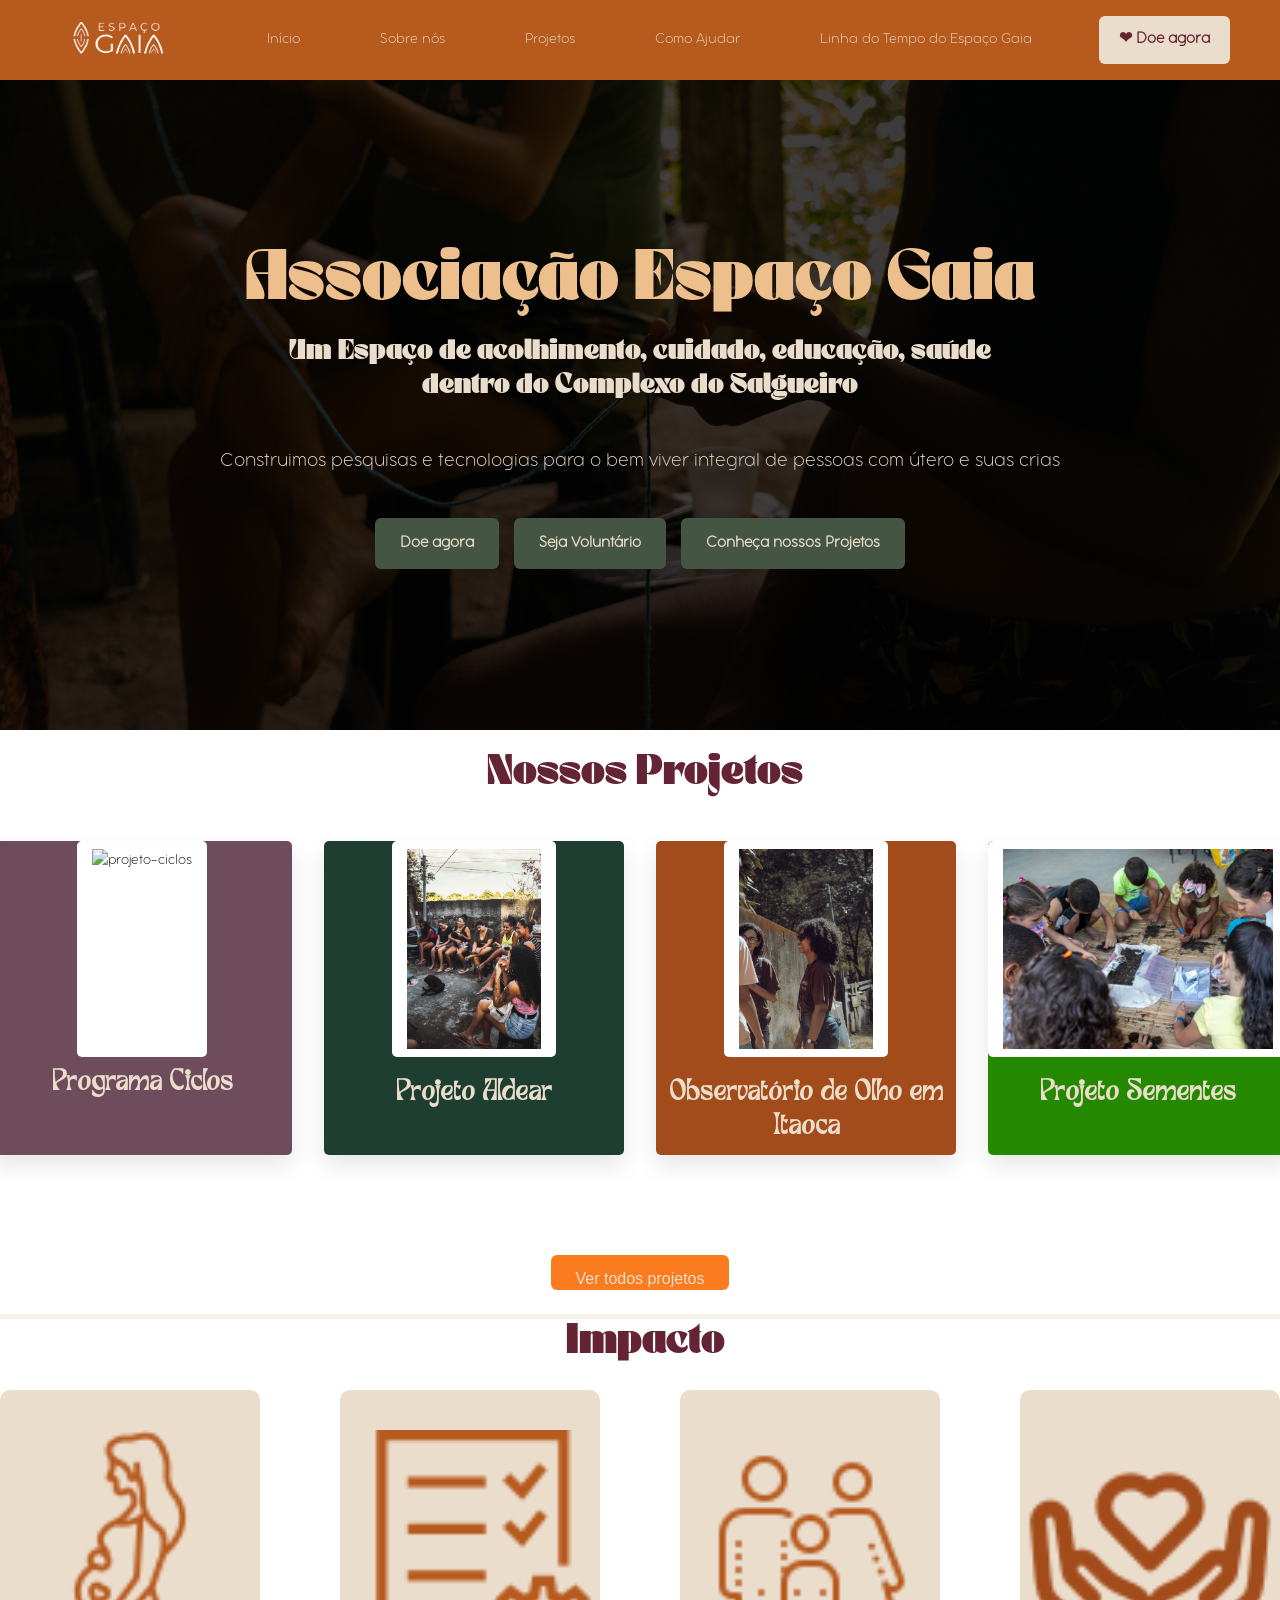
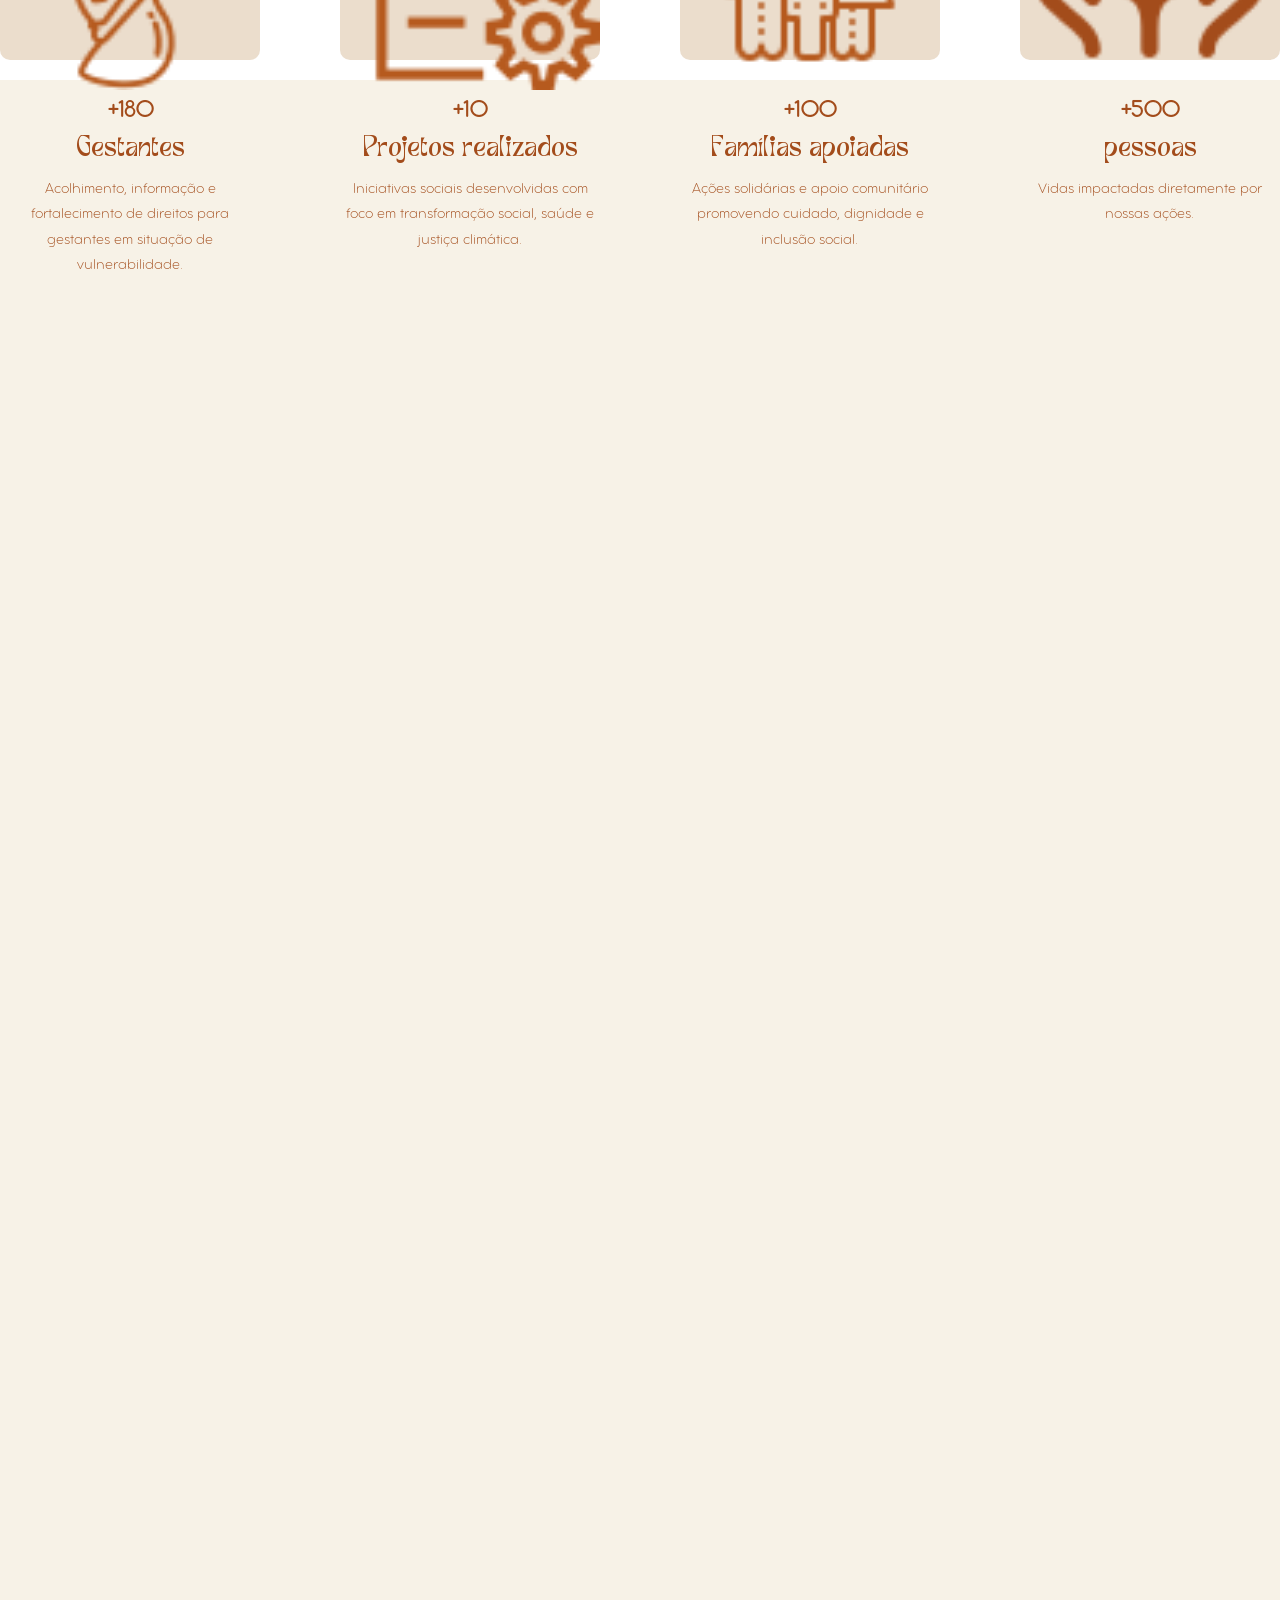
==== commit 6ca32ece: "comit novos projetos" ====
--- a/index.html
+++ b/index.html
@@ -5,6 +5,7 @@
     <meta name="viewport" content="width=device-width, initial-scale=1.0" />
     <title>Espaço Gaia </title>
     <link rel="stylesheet" href="style.css" />
+    <link rel="stylesheet" href="responsivo.css" />
 
  
   </head>
@@ -23,7 +24,6 @@
             <li><a href="#projetos">Projetos</a></li>
             <li><a href="#ajudar">Como Ajudar</a></li>
             <li><a href="linha-Tempo.html">Linha do Tempo do Espaço Gaia</a></li>
-            <!-- <li><a href="#depoimentos">Depoimentos</a></li> -->
           </ul>
         </nav>
         <div class="hamburguer">
@@ -220,28 +220,6 @@
         </div>
       </div>
     </section>
-    <!-- <section id="depoimentos" class="depoimentos">
-      <div class="container-depoimento animar">
-        <h2>Quem já participou</h2>
-
-        <div class="depoimentos-cards">
-          <div class="depoimento-card animar">
-            <p>"A ONG mudou minha vida e da minha família."</p>
-            <h4>- Maria Silva</h4>
-          </div>
-
-          <div class="depoimento-card animar">
-            <p>"Participar como voluntário foi uma experiência incrível."</p>
-            <h4>- João Santos</h4>
-          </div>
-
-          <div class="depoimento-card animar">
-            <p>"Projetos que realmente fazem a diferença na comunidade."</p>
-            <h4>- Ana Costa</h4>
-          </div>
-        </div>
-      </div>
-    </section> -->
 
     
     <section class="section-faixa">
--- a/style.css
+++ b/style.css
@@ -465,47 +465,6 @@
   font-family: "AristotelicaPro";
 }
 
-/* style depoimento */
-.depoimentos {
-  padding: 80px 0;
-  background: #f5f5f5;
-  text-align: center;
-}
-
-.depoimentos h2 {
-  font-size: 2rem;
-  margin-bottom: 40px;
-  font-family: "TanBuste";
-  color: #642435;
-}
-
-.depoimentos-cards {
-  display: flex;
-  gap: 20px;
-  justify-content: center;
-  flex-wrap: wrap;
-}
-
-.depoimento-card {
-  background: white;
-  padding: 20px;
-  border-radius: 10px;
-  width: 280px;
-  box-shadow: 0 5px 15px rgba(0, 0, 0, 0.1);
-}
-.depoimento-card p {
-  font-family: "AristotelicaPro";
-  margin-bottom: 10px;
-}
-
-.depoimento-card h4 {
-  color: #a34c1b;
-}
-
-.container-depoimento h2 {
-  font-family: "TanBuste";
-}
-
 /* footer*/
 .footer {
   padding: 80px 0;
@@ -604,5383 +563,3 @@
   opacity: 1;
   transform: translateY(0);
 }
-
-/* Página Sobre */
-.sobre-page {
-  font-family: Arial, sans-serif;
-  line-height: 1.6;
-}
-
-.organizacao {
-  padding: 60px 20px;
-  display: flex;
-  flex-wrap: wrap;
-  gap: 1rem;
-}
-
-.text h2 {
-  font-size: 30px;
-  color: #642435;
-  font-family: "TanBuste";
-}
-.text p {
-  color: #1d3e30;
-  font-size: 20px;
-}
-
-.imagem-pag {
-  text-align: center;
-}
-
-.imagem-pag img {
-  width: 100%;
-  max-width: 600px;
-  border-radius: 12px;
-  border: 5px solid #b65a1e;
-
-  margin-top: 100px;
-}
-
-.historia-content {
-  max-width: 800px;
-  margin: 0 auto 50px;
-  text-align: center;
-}
-
-.historia-content p {
-  margin-bottom: 15px;
-  font-size: 1rem;
-}
-
-.sobre-cont {
-  background: #d6c3a3;
-  padding: 25px;
-  border-radius: 10px;
-  margin-bottom: 20px;
-  max-width: 800px;
-  margin-left: auto;
-  margin-right: auto;
-  transition: 0.3s;
-}
-
-.missao-cont {
-  background: #ebddcc;
-  padding: 25px;
-  border-radius: 10px;
-  margin-bottom: 20px;
-  max-width: 800px;
-  margin-left: auto;
-  margin-right: auto;
-  transition: 0.3s;
-}
-.visao-cont {
-  background: #edbf8d;
-  padding: 25px;
-  border-radius: 10px;
-  margin-bottom: 20px;
-  max-width: 800px;
-  margin-left: auto;
-  margin-right: auto;
-  transition: 0.3s;
-}
-.valores-cont {
-  background: #b17253;
-  padding: 25px;
-  border-radius: 10px;
-  margin-bottom: 20px;
-  max-width: 800px;
-  margin-left: auto;
-  margin-right: auto;
-  transition: 0.3s;
-}
-.sobre-cont:hover,
-.missao-cont:hover,
-.visao-cont:hover,
-.valores-cont:hover {
-  transform: translateY(-5px);
-}
-
-.sobre-cont h2 {
-  font-family: "TanParadiso";
-  color: #642435;
-}
-.missao-cont h2 {
-  color: #a34c1b;
-  font-family: "TanParadiso";
-}
-.visao-cont h2 {
-  color: #455543;
-  font-family: "TanParadiso";
-}
-.valores-cont h2 {
-  color: #ebddcc;
-  font-family: "TanParadiso";
-}
-.sobre-cont p,
-.missao-cont p,
-.visao-cont p,
-.valores-cont p {
-  color: #000;
-}
-
-.section-faixa {
-  width: 100%;
-  height: 150px;
-}
-.faixa-logo {
-  width: 100%;
-  height: 150px;
-}
-
-.faixa-logo img {
-  width: 100%;
-  height: 100%;
-}
-
-/* Página Doação */
-/* hero */
-.hero-doacao {
-  width: 100%;
-  display: flex;
-  align-items: center;
-  justify-content: space-between;
-  padding: 0;
-  gap: 40px;
-  background: #ebddcc;
-  overflow: hidden;
-  position: relative;
-}
-
-/* TEXTO */
-
-.text-doacao {
-  width: 50%;
-  z-index: 3;
-  padding: 0 0 0 20px;
-}
-
-.tag {
-  color: #b65a1e;
-  font-family: "AristotelicaPro";
-  font-weight: 600;
-  letter-spacing: 2px;
-  font-size: 14px;
-  text-transform: uppercase;
-}
-
-.text-doacao h1 {
-  font-size: 35px;
-  line-height: 1.1;
-  margin: 20px 0;
-  color: #642435;
-  font-family: "TanBuste";
-}
-
-.text-doacao p {
-  line-height: 1.8;
-  margin-bottom: 20px;
-  font-size: 1.1rem;
-  color: #222;
-  max-width: 600px;
-  font-family: "AristotelicaPro";
-}
-
-.frase {
-  color: #b65a1e;
-  font-family: "AristotelicaPro";
-  font-weight: 600;
-}
-
-/* IMAGEM */
-
-.doacao-img {
-  width: 40%;
-  height: 100%;
-  position: relative;
-  display: flex;
-  align-items: center;
-  justify-content: center;
-  overflow: hidden;
-}
-
-.doacao-img img {
-  width: 100%;
-  max-width: 700px;
-  height: auto;
-  object-fit: cover;
-  position: relative;
-  z-index: 1;
-}
-
-/* EFEITO FADE */
-
-.doacao-img::before {
-  content: "";
-  position: absolute;
-  left: 0;
-  top: 0;
-  width: 45%;
-  height: 100%;
-  z-index: 2;
-  pointer-events: none;
-
-  background: linear-gradient(
-    to right,
-    #ebddcc 0%,
-    rgba(235, 221, 204, 0.95) 20%,
-    rgba(235, 221, 204, 0.8) 40%,
-    rgba(235, 221, 204, 0.3) 70%,
-    transparent 100%
-  );
-}
-
-/* PIX */
-
-.pix {
-  padding: 40px 0;
-}
-
-.pix-container {
-  display: flex;
-  background: #ebddcc;
-  border-radius: 20px;
-  margin: 0 80px 0 80px;
-}
-
-.pix-box,
-.ajuda-box {
-  padding: 40px;
-  flex: 1;
-}
-
-.pix-box h2,
-.ajuda-box h2 {
-  margin-bottom: 30px;
-  color: #642435;
-  font-family: "tanParadiso";
-}
-
-.pix-content {
-  display: flex;
-  gap: 2rem;
-  align-items: center;
-}
-
-.pix-content img {
-  width: 220px;
-}
-
-.pix-info p {
-  margin-bottom: 20px;
-  font-family: "AristotelicaPro";
-}
-
-.pix-info h4 {
-  color: #b65a1e;
-  margin-bottom: 10px;
-  font-family: "AristotelicaPro";
-}
-
-.pix-chave {
-  background: #f5f5f5;
-  padding: 15px;
-  border-radius: 10px;
-  margin-bottom: 15px;
-  font-family: "AristotelicaPro";
-}
-
-.ajuda-item {
-  margin-bottom: 30px;
-  font-family: "AristotelicaPro";
-  display: flex;
-  gap: 1rem;
-}
-.ajuda-item div img {
-  border-radius: 50%;
-}
-
-.ajuda-item h3 {
-  color: #b65a1e;
-  margin-bottom: 10px;
-  font-family: "AristotelicaPro";
-}
-
-.btn-whats {
-  display: inline-flex;
-  align-items: center;
-  gap: 1rem;
-  margin-top: 15px;
-  background: #b65a1e;
-  color: white;
-  padding: 12px 25px;
-  border-radius: 10px;
-  text-decoration: none;
-  font-family: "AristotelicaPro";
-  font-weight: 600;
-  transition: 0.3s ease;
-}
-
-.btn-whats img {
-  width: 20px;
-}
-
-.btn-whats:hover {
-  background: #ff8635;
-  transform: translateY(-3px);
-}
-
-/* style pagina observatório Itaoca */
-
-.hero-observatorio {
-  min-height: 90vh;
-  background:
-    linear-gradient(rgba(6, 36, 2, 0.81), rgba(0, 51, 5, 0.56)),
-    url("imagem/galeria-observatorio/observatorio01.jpg") center/cover no-repeat;
-  display: flex;
-  align-items: center;
-  justify-content: center;
-  text-align: center;
-  position: relative;
-  color: white;
-}
-
-.hero-content {
-  max-width: 760px;
-  margin: 0 auto;
-  text-align: center;
-  align-items: center;
-  justify-content: center;
-}
-
-.hero-content span {
-  color: #f2b37e;
-  letter-spacing: 5px;
-  font-weight: bold;
-  font-size: 14px;
-}
-
-.hero-content h1 {
-  font-size: 4.5rem;
-  line-height: 1;
-  margin: 25px 0;
-  text-transform: uppercase;
-  font-family: "TanBuste";
-  letter-spacing: 5px;
-}
-
-.hero-content p {
-  font-size: 25px;
-  font-family: "TanParadiso";
-  text-align:center;
-}
-
-.hero-botoes {
-  display: flex;
-  gap: 18px;
-  margin-top: 35px;
-}
-
-.hero-botoes a {
-  padding: 14px 24px;
-  border-radius: 8px;
-  text-decoration: none;
-  font-weight: bold;
-}
-
-.hero-botoes a:first-child {
-  background: #b65a1e;
-  color: white;
-}
-
-.hero-botoes a:last-child {
-  border: 1px solid white;
-  color: white;
-}
-
-/* SOBRE */
-
-.sobre-observatorio {
-  padding: 50px 0;
-  background: #fff7ef;
-  min-height: 100vh;
-}
-
-.sobre-grid {
-  display: grid;
-  grid-template-columns: 1fr 1fr;
-  gap: 70px;
-  align-items: center;
-  padding: 0 40px;
-}
-
-.sobre-texto span,
-.tecnologia-social span {
-  color: #b65a1e;
-  font-weight: bold;
-  font-size: 14px;
-}
-
-.sobre-texto h2,
-.tecnologia-social h2 {
-  font-size: 2.7rem;
-  line-height: 1.2;
-  color: #b65a1e;
-  margin: 18px 0;
-  font-family: "TanBuste";
-  letter-spacing: 5px;
-}
-.sobre-texto h3{
-  font-family: "TanParadiso";
-  color: #b65a1e; 
-  padding: 10px 0;
-}
-
-.sobre-texto p,
-.tecnologia-social p {
-  line-height: 1.8;
-  margin-bottom: 16px;
-  font-family: "AristotelicaPro";
-}
-
-.sobre-img img {
-  width: 450px;
-  height: 500px;
-  border-radius: 22px;
-  box-shadow: 0 15px 35px rgba(0, 0, 0, 0.12);
-}
-
-
-/* COMO ATUAMOS */
-
-.atuacao {
-  padding: 50px 20px;
-  background: #f8f1e8;
-  text-align: center;
-  min-height: 350px;
-}
-
-.atuacao .contai, .conta {
-  display: block;
-}
-
-.atuacao h2,
-.timeline h2,
-.galeria h2 {
-  color: #b65a1e;
-  margin-bottom: 10px;
-  font-size: 2rem;
-  text-transform: uppercase;
-  font-family: "TanBuste";
-  letter-spacing: 5px;
-}
-
-.atuacao-cards {
-  display: grid;
-  grid-template-columns: repeat(4, 1fr);
-  gap: 15px;
-}
-
-.atuacao-card {
-  background: #fffaf5;
-  padding: 15px 24px;
-  border-radius: 16px;
-  box-shadow: 0 10px 25px rgba(0, 0, 0, 0.06);
-  transition: 0.3s;
-}
-
-.atuacao-card:hover {
-  transform: translateY(-8px);
-}
-
-.atuacao-card h3 {
-  color: #642435;
-  margin-bottom: 14px;
-  text-transform: uppercase;
-  font-size: 20px;
-  font-family: "tanParadiso";
-  letter-spacing: 5px;
-}
-
-.atuacao-card p {
-  line-height: 1.6;
-  font-size: 0.95rem;
-  font-family: "AristotelicaPro";
-}
-
-/* TIMELINE */
-
-.timeline {
-  padding: 50px 20px;
-  background: #fff7ef;
-  text-align: center;
-  min-height: 350px;
-}
-
-.timeline .container {
-  display: grid;
-  justify-content: center;
-}
-
-.timeline-lista {
-  display: grid;
-  grid-template-columns: repeat(5, 1fr);
-  gap: 15px;
-}
-
-.timeline-item {
-  background: #fff;
-  padding: 15px;
-  border-radius: 18px;
-  text-align: center;
-  border-top: 5px solid #b65a1e;
-  box-shadow: 0 8px 20px rgba(0, 0, 0, 0.06);
-}
-
-.timeline-item h3 {
-  color: #b65a1e;
-  font-size: 15px;
-  margin-bottom: 10px;
-  font-family: "tanParadiso";
-}
-
-.timeline-item p {
-  font-size: 0.95rem;
-  line-height: 1.5;
-  font-family: "AristotelicaPro";
-}
-
-/* IMPACTO */
-
-.impacto-observatorio {
-  background: #ebddcc;
-  padding: 60px 0;
-  color: #a34c1b;
-  min-height: 114px;
-  align-items: center;
-  text-align: center;
-  margin-bottom: 0;
-  padding: 20px 0;
-}
-
-.impacto-grid {
-  display: grid;
-  grid-template-columns: repeat(4, 1fr);
-  gap: 30px;
-  text-align: center;
-}
-
-.impacto-grid div {
-  border-right: 1px solid rgba(255, 255, 255, 0.25);
-}
-
-.impacto-grid div:last-child {
-  border-right: none;
-}
-
-.impacto-grid h3 {
-  font-size: 1.5rem;
-  margin-bottom: 10px;
-  font-family: "tanParadiso";
-}
-
-.impacto-grid p {
-  font-size: 0.95rem;
-  font-family: "AristotelicaPro";
-}
-
-/* GALERIA */
-
-.galeria {
-  min-height: 400px;
-  padding: 80px 0 120px;
-  background: #f8f1e8;
-  position: relative;
-  z-index: 5;
-}
-
-.galeria .container {
-  display: block;
-}
-
-.galeria h2 {
-  text-align: center;
-  font-size: 2.5rem;
-  color: #8b4a2b;
-  margin-bottom: 40px;
-  font-family: "tanBuste";
-  letter-spacing: 5px;
-}
-
-.galeria-swiper {
-  width: 100%;
-  max-width: 1100px;
-  margin: 40px auto;
-  padding: 0 50px 50px;
-  overflow: hidden;
-}
-
-.galeria-swiper .swiper-wrapper {
-  display: flex;
-}
-
-.galeria-swiper .swiper-slide {
-  width: auto;
-  display: flex;
-  justify-content: center;
-}
-
-.galeria-swiper .swiper-slide img {
-  width: 260px;
-  height: 180px;
-  object-fit: cover;
-  border-radius: 15px;
-  display: block;
-}
-
-/* abrir foros galeria */
-
-.lightbox {
-  position: fixed;
-  inset: 0;
-  background: rgba(0, 0, 0, 0.9);
-  display: none;
-  justify-content: center;
-  align-items: center;
-  z-index: 99999;
-  padding: 20px;
-}
-
-.lightbox.ativo {
-  display: flex;
-}
-
-.lightbox-img {
-  max-width: 90%;
-  max-height: 90%;
-  border-radius: 15px;
-  box-shadow: 0 0 30px rgba(255, 255, 255, 0.2);
-}
-
-.fechar {
-  position: absolute;
-  top: 30px;
-  right: 40px;
-  color: white;
-  font-size: 50px;
-  cursor: pointer;
-  font-weight: bold;
-}
-
-.swiper-slide img {
-  cursor: pointer;
-}
-
-/* Setas da Lightbox */
-
-.anterior,
-.proximo {
-  position: absolute;
-  top: 50%;
-  transform: translateY(-50%);
-  font-size: 60px;
-  color: white;
-  cursor: pointer;
-  user-select: none;
-  padding: 15px;
-  transition: 0.3s;
-}
-
-.anterior:hover,
-.proximo:hover {
-  color: #b65a1e;
-}
-
-.anterior {
-  left: 30px;
-}
-
-.proximo {
-  right: 30px;
-}
-/* TECNOLOGIA SOCIAL */
-
-.tecnologia-social {
-  padding: 20px 0;
-  background: #fff7ef;
-  min-height: 90vh;
-}
-
-.tecnologia-grid {
-  width: 100%;
-  display: grid;
-  grid-template-columns: 1fr 1fr;
-  gap: 60px;
-  align-items: center;
-}
-
-.tecnologia-grid .con {
-  width: 100%;
-  padding: 0 50px;
-}
-
-.a {
-  width: 100%;
-  text-align: center;
-}
-
-.tecnologia-social .img-tec{
-  width: 100%;
-  align-items: center;
-  text-align: center;
-}
-.tecnologia-social .img-tec img {
-  width: 400px;
-  height: 500px;
-  border-radius: 22px;
-  box-shadow: 0 15px 35px rgba(0, 0, 0, 0.12);
-  text align: center;
-}
-
-.tecnologia-social a {
-  display: inline-block;
-  margin-top: 20px;
-  background: #b65a1e;
-  color: white;
-  padding: 14px 24px;
-  border-radius: 8px;
-  text-decoration: none;
-  font-weight: bold;
-}
-
-.tecnologia-grid h3{
-  font-family: "TanParadiso";
-  color: #b65a1e; 
-  padding: 10px 0;
-}
-
-/* reconhecimento */
-.reconhecimento {
-  min-width: 100%;
-  min-height: 500px;
-}
-.reconhecimento .reco-text h2 {
-  color: #b65a1e;
-  margin-bottom: 45px;
-  font-size: 2rem;
-  text-transform: uppercase;
-  font-family: "TanBuste";
-  text-align: center;
-  padding: 40px 0;
-  letter-spacing: 5px;
-}
-.reconhecimento .reco-text p {
-  line-height: 1.8;
-  margin-bottom: 16px;
-  font-family: "AristotelicaPro";
-  padding: 0 15px;
-}
-.reconhecimento .container-reco {
-  display: flex;
-  padding: 10px 10px;
-}
-.paragrafo {
-  width: 50%;
-  gap: 2rem;
-}
-.paragrafo .p {
-  font-size: 20px;
-}
-
-.reconhecimento .container-reco .container-img img {
-  display: flex;
-  width: 80px;
-  height: 80px;
-  padding: 10px 10px;
-  align-items: center;
-}
-
-.img-p {
-  display: flex;
-  align-items: center;
-}
-.img-p p {
-  font-family: "ArostotelicaPro";
-  font-size: 20px;
-  margin-top: 30px;
-}
-
-/* CTA */
-
-.cta-observatorio {
-  background: linear-gradient(135deg, #b65a1e, #642435);
-  color: white;
-  padding: 60px 0;
-  min-height: 200px;
-}
-
-.cta-observatorio .container {
-  display: flex;
-  align-items: center;
-  justify-content: space-between;
-  gap: 30px;
-}
-
-.cta-observatorio h2 {
-  font-size: 1.5rem;
-  font-family: "TanBuste";
-  letter-spacing: 5px;
-}
-
-.cta-observatorio p {
-  margin-top: 10px;
-}
-
-.cta-observatorio a {
-  display: inline-block;
-  margin: 8px;
-  padding: 14px 24px;
-  border-radius: 8px;
-  text-decoration: none;
-  font-weight: bold;
-  background: white;
-  color: #642435;
-}
-
-/* ODS */
-.ods-hero{
-    margin-top:35px;
-
-    display:flex;
-    flex-direction:column;
-    align-items:center;
-    justify-content:center;
-
-    width:100%;
-}
-
-.ods-hero .span-ODS{
-  font-weight: 600;
-  display: block;
-  margin-bottom: 12px;
-  color: rgb(255, 255, 255);
-  font-size: 0.86rem;
-  letter-spacing: -0.50px;
-
-}
-
-.ods-hero .ods-icones{
-    display:flex;
-    justify-content:center;
-    gap:15px;
-}
-
-.ods-hero img{
-    width:70px;
-    height:70px;
-}
-
-.ods {
-  width: 100%;
-  max-width: 1200px;
-  margin: 35px auto 0;
-  padding: 0 40px;
-
-  display: flex;
-  flex-direction: column;
-  align-items: flex-start;
-  gap: 14px;
-}
-
-.ods span {
-  font-weight: 600;
-  display: block;
-  margin-bottom: 12px;
-  color: rgb(53, 1, 39);
-  font-size: 0.86rem;
-  font-weight: 600;
-}
-
-.ods-icones {
-  display: flex;
-  flex-direction: row;
-  align-items: center;
-  justify-content: flex-start;
-  gap: 16px;
-  flex-wrap: wrap;
-}
-
-.ods-icones img {
-  width: 78px;
-  height: 78px;
-  display: block;
-  object-fit: contain;
-  border-radius: 8px;
-  transition: transform 0.3s ease;
-}
-
-.ods-icones img:hover {
-  transform: translateY(-4px);
-}
-
-/* pagina linha do tempo */
-/* HERO DA PÁGINA */
-.ldt-hero {
-  width: 100%;
-  min-height: 90vh;
-  padding: 100px 40px 80px;
-
-  background:
-    linear-gradient(
-      rgba(6, 36, 2, 0.78),
-      rgba(0, 51, 5, 0.68)
-    ),
-    url("imagem/itaoca-84.jpg") center/cover no-repeat;
-
-  display: flex;
-  align-items: center;
-  justify-content: center;
-
-  position: relative;
-  text-align: center;
-  overflow: hidden;
-}
-
-.ldt-hero-conteudo {
-  width: 100%;
-  max-width: 850px;
-  margin: 0 auto;
-
-  position: relative;
-  z-index: 2;
-}
-
-.ldt-hero-tag {
-  display: block;
-
-  color: #edbf8d;
-  font-family: "AristotelicaPro", sans-serif;
-  font-size: 14px;
-  font-weight: bold;
-
-  letter-spacing: 5px;
-  text-transform: uppercase;
-}
-
-.ldt-hero-titulo {
-  margin: 25px 0 20px;
-
-  color: #ebddcc;
-  font-family: "TanBuste", sans-serif;
-  font-size: 4.5rem;
-  line-height: 1.1;
-
-  letter-spacing: 5px;
-  text-transform: uppercase;
-}
-
-.ldt-hero-texto {
-  max-width: 760px;
-  margin: 0 auto 35px;
-
-  color: #ebddcc;
-  font-family: "AristotelicaPro", sans-serif;
-  font-size: 1.25rem;
-  line-height: 1.8;
-}
-
-.ldt-hero-botao {
-  display: inline-block;
-
-  padding: 14px 28px;
-
-  background: #b65a1e;
-  color: #ffffff;
-
-  border-radius: 8px;
-  text-decoration: none;
-
-  font-family: "AristotelicaPro", sans-serif;
-  font-size: 1rem;
-  font-weight: bold;
-
-  transition:
-    background 0.3s ease,
-    transform 0.3s ease;
-}
-
-.ldt-hero-botao:hover {
-  background: #642435;
-  transform: translateY(-4px);
-}
-
-
-/* ==================================================
-   APRESENTAÇÃO
-================================================== */
-
-.ldt-apresentacao {
-  width: 100%;
-  padding: 90px 30px;
-
-  background: #fff7ef;
-  text-align: center;
-}
-
-.ldt-apresentacao-conteudo {
-  width: 100%;
-  max-width: 950px;
-  margin: 0 auto;
-}
-
-.ldt-secao-tag {
-  display: block;
-
-  color: #b65a1e;
-  font-family: "AristotelicaPro", sans-serif;
-  font-size: 14px;
-  font-weight: bold;
-
-  letter-spacing: 4px;
-  text-transform: uppercase;
-}
-
-.ldt-secao-titulo {
-  margin: 18px 0 20px;
-
-  color: #642435;
-  font-family: "TanBuste", sans-serif;
-  font-size: 2.7rem;
-  line-height: 1.3;
-
-  letter-spacing: 4px;
-  text-transform: uppercase;
-}
-
-.ldt-apresentacao-texto {
-  color: #1d3e30;
-  font-family: "AristotelicaPro", sans-serif;
-  font-size: 1.1rem;
-  line-height: 1.9;
-}
-
-
-/* ==================================================
-   NOSSO TERRITÓRIO
-================================================== */
-
-.ldt-territorio {
-  width: 100%;
-  padding: 90px 40px;
-
-  background: #ebddcc;
-}
-
-.ldt-territorio-conteudo {
-  width: 100%;
-  max-width: 1200px;
-  margin: 0 auto;
-
-  display: grid;
-  grid-template-columns: 1.15fr 0.85fr;
-  gap: 60px;
-
-  align-items: center;
-}
-
-.ldt-territorio-texto h2 {
-  margin: 18px 0 22px;
-
-  color: #642435;
-  font-family: "TanBuste", sans-serif;
-  font-size: 2.6rem;
-  line-height: 1.3;
-
-  letter-spacing: 4px;
-  text-transform: uppercase;
-}
-
-.ldt-territorio-texto p {
-  margin-bottom: 18px;
-
-  color: #222222;
-  font-family: "AristotelicaPro", sans-serif;
-  font-size: 1.05rem;
-  line-height: 1.9;
-}
-
-.ldt-territorio-dados {
-  width: 100%;
-  padding: 40px 35px;
-
-  background: #ffffff;
-  border-left: 8px solid #b65a1e;
-  border-radius: 20px;
-
-  box-shadow: 0 12px 30px rgba(0, 0, 0, 0.1);
-}
-
-.ldt-territorio-dados h3 {
-  margin-bottom: 25px;
-
-  color: #b65a1e;
-  font-family: "TanParadiso", sans-serif;
-  font-size: 1.8rem;
-}
-
-.ldt-territorio-lista {
-  list-style: none;
-}
-
-.ldt-territorio-lista li {
-  margin-bottom: 18px;
-  padding-left: 25px;
-
-  position: relative;
-
-  color: #1d3e30;
-  font-family: "AristotelicaPro", sans-serif;
-  font-size: 1rem;
-  font-weight: bold;
-  line-height: 1.6;
-}
-
-.ldt-territorio-lista li:last-child {
-  margin-bottom: 0;
-}
-
-.ldt-territorio-lista li::before {
-  content: "";
-
-  width: 10px;
-  height: 10px;
-
-  position: absolute;
-  top: 8px;
-  left: 0;
-
-  background: #b65a1e;
-  border-radius: 50%;
-}
-
-
-/* ==================================================
-   CABEÇALHO DA LINHA DO TEMPO
-================================================== */
-
-.ldt-trajetoria {
-  width: 100%;
-  padding: 90px 25px;
-
-  background: #fff7ef;
-}
-
-.ldt-trajetoria-cabecalho {
-  width: 100%;
-  max-width: 850px;
-  margin: 0 auto 70px;
-
-  text-align: center;
-}
-
-.ldt-trajetoria-cabecalho p {
-  color: #455543;
-  font-family: "AristotelicaPro", sans-serif;
-  font-size: 1.05rem;
-  line-height: 1.8;
-}
-
-
-/* ==================================================
-   ESTRUTURA DA LINHA DO TEMPO
-================================================== */
-
-.ldt-eixo {
-  width: 100%;
-  max-width: 1100px;
-  margin: 0 auto;
-
-  position: relative;
-}
-
-.ldt-eixo::before {
-  content: "";
-
-  width: 6px;
-  height: 100%;
-
-  position: absolute;
-  top: 0;
-  left: 50%;
-
-  background: #b65a1e;
-  border-radius: 50px;
-
-  transform: translateX(-50%);
-}
-
-
-/* ANO */
-
-.ldt-ano {
-  width: 160px;
-  margin: 60px auto;
-  padding: 16px 15px;
-
-  position: relative;
-  z-index: 3;
-
-  background: #455543;
-  color: #ebddcc;
-
-  border: 5px solid #fff7ef;
-  border-radius: 50px;
-
-  text-align: center;
-
-  box-shadow: 0 10px 25px rgba(0, 0, 0, 0.15);
-}
-
-.ldt-ano:first-child {
-  margin-top: 0;
-}
-
-.ldt-ano h3 {
-  color: #ebddcc;
-  font-family: "TanBuste", sans-serif;
-  font-size: 1.8rem;
-
-  letter-spacing: 3px;
-}
-
-
-/* MARCOS */
-
-.ldt-marco {
-  width: 45%;
-  margin-bottom: 42px;
-
-  position: relative;
-}
-
-.ldt-marco-esquerda {
-  margin-right: auto;
-  padding-right: 45px;
-}
-
-.ldt-marco-direita {
-  margin-left: auto;
-  padding-left: 45px;
-}
-
-
-/* PONTO NO EIXO */
-
-.ldt-marco::before {
-  content: "";
-
-  width: 22px;
-  height: 22px;
-
-  position: absolute;
-  top: 36px;
-  z-index: 4;
-
-  background: #edbf8d;
-  border: 5px solid #455543;
-  border-radius: 50%;
-}
-
-.ldt-marco-esquerda::before {
-  right: -11px;
-}
-
-.ldt-marco-direita::before {
-  left: -11px;
-}
-
-
-/* LINHA ENTRE CARD E EIXO */
-
-.ldt-marco::after {
-  content: "";
-
-  width: 45px;
-  height: 3px;
-
-  position: absolute;
-  top: 46px;
-
-  background: #b65a1e;
-}
-
-.ldt-marco-esquerda::after {
-  right: 0;
-}
-
-.ldt-marco-direita::after {
-  left: 0;
-}
-
-
-/* CARD */
-
-.ldt-marco-card {
-  width: 100%;
-  min-height: 190px;
-  padding: 28px;
-
-  position: relative;
-
-  background: #ffffff;
-  border-top: 6px solid #b65a1e;
-  border-radius: 18px;
-
-  box-shadow: 0 10px 28px rgba(0, 0, 0, 0.09);
-
-  transition:
-    transform 0.3s ease,
-    box-shadow 0.3s ease;
-}
-
-.ldt-marco-card:hover {
-  transform: translateY(-7px);
-  box-shadow: 0 16px 35px rgba(0, 0, 0, 0.14);
-}
-
-.ldt-marco-data {
-  display: inline-block;
-
-  margin-bottom: 14px;
-  padding: 8px 14px;
-
-  background: #ebddcc;
-  color: #b65a1e;
-
-  border-radius: 30px;
-
-  font-family: "AristotelicaPro", sans-serif;
-  font-size: 0.85rem;
-  font-weight: bold;
-  text-transform: uppercase;
-}
-
-.ldt-marco-card h4 {
-  margin-bottom: 12px;
-
-  color: #642435;
-  font-family: "TanParadiso", sans-serif;
-  font-size: 1.45rem;
-  line-height: 1.4;
-}
-
-.ldt-marco-card p {
-  color: #222222;
-  font-family: "AristotelicaPro", sans-serif;
-  font-size: 1rem;
-  line-height: 1.75;
-}
-
-
-/* CARD DE DESTAQUE */
-
-.ldt-marco-destaque .ldt-marco-card {
-  background: #455543;
-  border-top-color: #edbf8d;
-}
-
-.ldt-marco-destaque .ldt-marco-data {
-  background: #b65a1e;
-  color: #ffffff;
-}
-
-.ldt-marco-destaque .ldt-marco-card h4,
-.ldt-marco-destaque .ldt-marco-card p {
-  color: #ebddcc;
-}
-
-
-/* ==================================================
-   PRÓXIMOS PASSOS
-================================================== */
-
-.ldt-futuro {
-  width: 100%;
-  padding: 90px 30px;
-
-  background: #ebddcc;
-  text-align: center;
-}
-
-.ldt-futuro-conteudo {
-  width: 100%;
-  max-width: 1150px;
-  margin: 0 auto;
-}
-
-.ldt-futuro-grade {
-  width: 100%;
-  margin-top: 45px;
-
-  display: grid;
-  grid-template-columns: repeat(5, 1fr);
-  gap: 20px;
-}
-
-.ldt-futuro-card {
-  min-height: 150px;
-  padding: 25px 18px;
-
-  display: flex;
-  align-items: center;
-  justify-content: center;
-
-  background: #ffffff;
-  color: #642435;
-
-  border-bottom: 6px solid #b65a1e;
-  border-radius: 16px;
-
-  font-family: "AristotelicaPro", sans-serif;
-  font-size: 1rem;
-  font-weight: bold;
-  line-height: 1.5;
-
-  box-shadow: 0 8px 22px rgba(0, 0, 0, 0.09);
-
-  transition:
-    color 0.3s ease,
-    transform 0.3s ease;
-}
-
-.ldt-futuro-card:hover {
-  background: #455543;
-  color: #ebddcc;
-  transform: translateY(-7px);
-}
-
-
-/* ==================================================
-   ANIMAÇÃO EXCLUSIVA
-================================================== */
-
-.ldt-revelar {
-  opacity: 0;
-  transform: translateY(45px);
-
-  transition:
-    opacity 0.7s ease,
-    transform 0.7s ease;
-}
-
-.ldt-revelar.ldt-visivel {
-  opacity: 1;
-  transform: translateY(0);
-}
-
-/* Página programa ciclos */
-
-/* =========================================================
-   CONFIGURAÇÕES GERAIS
-========================================================= */
-
-:root {
-  --ciclos-roxo-principal: #5f259f;
-  --ciclos-roxo-escuro: #3e176c;
-  --ciclos-roxo-claro: #8d5cc7;
-  --ciclos-lilas: #efe5f8;
-  --ciclos-lilas-claro: #faf6fd;
-
-  --ciclos-verde: #5d8f4e;
-  --ciclos-verde-claro: #eaf3e7;
-
-  --ciclos-rosa: #d45d87;
-  --ciclos-rosa-claro: #fbeaf0;
-
-  --ciclos-amarelo: #f2c94c;
-
-  --ciclos-branco: #ffffff;
-  --ciclos-preto: #171717;
-  --ciclos-cinza-escuro: #3d3d3d;
-  --ciclos-cinza: #737373;
-  --ciclos-cinza-claro: #eeeeee;
-
-  --ciclos-sombra-suave:
-    0 12px 35px rgba(49, 20, 82, 0.12);
-
-  --ciclos-sombra-media:
-    0 18px 45px rgba(49, 20, 82, 0.18);
-
-  --ciclos-transicao:
-    all 0.35s ease;
-
-  --ciclos-radius-pequeno: 10px;
-  --ciclos-radius-medio: 20px;
-  --ciclos-radius-grande: 32px;
-
-  --ciclos-largura-container: 1200px;
-}
- /* fontes */
-
-/* Títulos principais */
-
-
-.ciclos-premio-titulo,
-.ciclos-contato-titulo {
-    font-family: "TanBuste";
-}
-
-
-/* Subtítulos */
-
-.ciclos-subtitulo,
-.ciclos-hero-etiqueta,
-.ciclos-premio-etiqueta,
-.ciclos-contato-etiqueta,
-.ciclos-ods-titulo {
-    font-family: "TanParadiso";
-}
-
-/* Menu */
-
-.ciclos-menu-link,
-.ciclos-btn-header {
-    font-family: "AristotelicaPro";
-}
-
-/* Botões */
-
-.ciclos-btn,
-.ciclos-btn-principal,
-.ciclos-btn-secundario,
-.ciclos-btn-contato,
-.ciclos-btn-contato-secundario,
-.ciclos-voltar-projetos {
-    font-family: "AristotelicaPro";
-}
-
-/* Textos */
-
-.ciclos-hero-texto,
-.ciclos-texto-secao,
-.ciclos-descricao-secao,
-.ciclos-etapa-texto,
-.ciclos-premio-texto,
-.ciclos-contato-texto,
-.ciclos-footer-descricao,
-.ciclos-footer-lista a,
-.ciclos-footer-contatos,
-.ciclos-destaque-frase p,
-.ciclos-imagem-detalhe p,
-.ciclos-valor-conteudo p,
-.ciclos-galeria-legenda,
-.ciclos-ods-item span {
-    font-family: "AristotelicaPro";
-}
-
-/* Cards */
-
-.ciclos-etapa-titulo,
-.ciclos-valor-conteudo h3,
-.ciclos-footer-titulo {
-    font-family: "TanBuste";
-}
-
-
-.ciclos-hero-selo-texto {
-    font-family: "AristotelicaPro";
-}
-
-
-img {
-  display: block;
-  max-width: 100%;
-}
-
-a {
-  color: inherit;
-  text-decoration: none;
-}
-
-ul {
-  list-style: none;
-}
-
-button,
-input,
-textarea,
-select {
-  font: inherit;
-}
-
-button {
-  border: none;
-  cursor: pointer;
-}
-
-section {
-  position: relative;
-}
-
-.ciclos-container {
-  width: min(90%, var(--ciclos-largura-container));
-  margin: 0 auto;
-}
-
-
-/* =========================================================
-   CABEÇALHO
-========================================================= */
-
-.ciclos-header {
-  position: fixed;
-  top: 0;
-  left: 0;
-  z-index: 1000;
-  width: 100%;
-  background-color: rgba(255, 255, 255, 0.96);
-  border-bottom: 1px solid rgba(95, 37, 159, 0.08);
-  backdrop-filter: blur(12px);
-  transition: var(--ciclos-transicao);
-}
-
-.ciclos-header.ciclos-header-rolagem {
-  box-shadow: 0 8px 30px rgba(52, 22, 82, 0.12);
-}
-
-.ciclos-header-container {
-  width: min(92%, 1320px);
-  min-height: 82px;
-  margin: 0 auto;
-  display: flex;
-  align-items: center;
-  justify-content: space-between;
-  gap: 25px;
-}
-
-.ciclos-logo-link {
-  display: inline-flex;
-  align-items: center;
-  flex-shrink: 0;
-}
-
-.ciclos-logo {
-  width: 115px;
-  height: auto;
-  object-fit: contain;
-}
-
-.ciclos-nav {
-  display: flex;
-  align-items: center;
-}
-
-.ciclos-menu {
-  display: flex;
-  align-items: center;
-  gap: 28px;
-}
-
-.ciclos-menu-link {
-  position: relative;
-  color: var(--ciclos-cinza-escuro);
-  font-size: 0.9rem;
-  font-weight: 600;
-  transition: var(--ciclos-transicao);
-}
-
-.ciclos-menu-link::after {
-  content: "";
-  position: absolute;
-  right: 0;
-  bottom: -8px;
-  width: 0;
-  height: 3px;
-  background-color: var(--ciclos-roxo-principal);
-  border-radius: 20px;
-  transition: var(--ciclos-transicao);
-}
-
-.ciclos-menu-link:hover,
-.ciclos-menu-link.ciclos-link-ativo {
-  color: var(--ciclos-roxo-principal);
-}
-
-.ciclos-menu-link:hover::after,
-.ciclos-menu-link.ciclos-link-ativo::after {
-  left: 0;
-  right: auto;
-  width: 100%;
-}
-
-.ciclos-btn-header {
-  min-height: 45px;
-  padding: 0 22px;
-  display: inline-flex;
-  align-items: center;
-  justify-content: center;
-  background-color: var(--ciclos-roxo-principal);
-  color: var(--ciclos-branco);
-  border-radius: 50px;
-  font-size: 0.86rem;
-  font-weight: 700;
-  white-space: nowrap;
-  box-shadow: 0 8px 20px rgba(95, 37, 159, 0.22);
-  transition: var(--ciclos-transicao);
-}
-
-.ciclos-btn-header:hover {
-  background-color: var(--ciclos-roxo-escuro);
-  transform: translateY(-3px);
-  box-shadow: 0 12px 28px rgba(95, 37, 159, 0.3);
-}
-
-.ciclos-menu-mobile {
-  width: 45px;
-  height: 45px;
-  display: none;
-  align-items: center;
-  justify-content: center;
-  flex-direction: column;
-  gap: 6px;
-  background-color: transparent;
-  border-radius: 8px;
-}
-
-.ciclos-menu-linha {
-  width: 26px;
-  height: 3px;
-  background-color: var(--ciclos-roxo-principal);
-  border-radius: 50px;
-  transition: var(--ciclos-transicao);
-}
-
-
-/* =========================================================
-   BOTÕES GERAIS
-========================================================= */
-
-.ciclos-btn {
-  min-height: 54px;
-  padding: 0 28px;
-  display: inline-flex;
-  align-items: center;
-  justify-content: center;
-  gap: 10px;
-  border: 2px solid transparent;
-  border-radius: 50px;
-  font-size: 0.94rem;
-  font-weight: 700;
-  transition: var(--ciclos-transicao);
-}
-
-.ciclos-btn-principal {
-  background-color: var(--ciclos-branco);
-  color: var(--ciclos-roxo-principal);
-  box-shadow: 0 12px 30px rgba(0, 0, 0, 0.18);
-}
-
-.ciclos-btn-principal:hover {
-  transform: translateY(-4px);
-  box-shadow: 0 16px 38px rgba(0, 0, 0, 0.24);
-}
-
-.ciclos-btn-secundario {
-  border-color: rgba(255, 255, 255, 0.75);
-  color: var(--ciclos-branco);
-  background-color: rgba(255, 255, 255, 0.08);
-}
-
-.ciclos-btn-secundario:hover {
-  background-color: var(--ciclos-branco);
-  color: var(--ciclos-roxo-principal);
-  transform: translateY(-4px);
-}
-
-
-/* =========================================================
-   HERO
-========================================================= */
-
-.ciclos-hero {
-  min-height: 100vh;
-  padding: 130px 0 70px;
-  display: flex;
-  align-items: center;
-  overflow: hidden;
-  background:
-    linear-gradient(
-      120deg,
-      rgba(52, 17, 91, 0.97),
-      rgba(95, 37, 159, 0.9),
-      rgba(155, 82, 194, 0.84)
-    );
-}
-
-.ciclos-hero-overlay {
-  position: absolute;
-  inset: 0;
-  background:
-    radial-gradient(
-      circle at 20% 20%,
-      rgba(255, 255, 255, 0.13),
-      transparent 35%
-    ),
-    radial-gradient(
-      circle at 80% 75%,
-      rgba(255, 255, 255, 0.08),
-      transparent 30%
-    );
-}
-
-.ciclos-hero-decoracao {
-  position: absolute;
-  border-radius: 50%;
-  filter: blur(2px);
-}
-
-.ciclos-hero-decoracao-um {
-  top: -150px;
-  right: -80px;
-  width: 420px;
-  height: 420px;
-  background-color: rgba(255, 255, 255, 0.07);
-}
-
-.ciclos-hero-decoracao-dois {
-  bottom: -190px;
-  left: -120px;
-  width: 460px;
-  height: 460px;
-  background-color: rgba(255, 255, 255, 0.05);
-}
-
-.ciclos-hero-container {
-  position: relative;
-  z-index: 2;
-  width: min(90%, var(--ciclos-largura-container));
-  margin: 0 auto;
-  display: grid;
-  grid-template-columns: 1.05fr 0.95fr;
-  align-items: center;
-  gap: 70px;
-}
-
-.ciclos-hero-conteudo {
-  color: var(--ciclos-branco);
-}
-
-.ciclos-hero-etiqueta {
-  margin-bottom: 18px;
-  padding: 9px 18px;
-  display: inline-flex;
-  background-color: rgba(255, 255, 255, 0.13);
-  border: 1px solid rgba(255, 255, 255, 0.2);
-  border-radius: 50px;
-  color: var(--ciclos-branco);
-  font-size: 0.82rem;
-  font-weight: 700;
-  letter-spacing: 1.3px;
-  text-transform: uppercase;
-}
-
-.ciclos-hero-titulo {
-  max-width: 690px;
-  color: var(--ciclos-branco);
-  font-family: "TanBuste";
-  font-size: clamp(2.7rem, 5vw, 5rem);
-  font-weight: 800;
-  line-height: 1.08;
-  letter-spacing: 4px;
-}
-
-.ciclos-hero-titulo span {
-  display: block;
-  color: #e9cf63;
-}
-
-.ciclos-hero-texto {
-  max-width: 650px;
-  margin-top: 24px;
-  color: rgba(255, 255, 255, 0.9);
-  font-size: 1.1rem;
-  line-height: 1.85;
-}
-
-.ciclos-hero-botoes {
-  margin-top: 34px;
-  display: flex;
-  align-items: center;
-  flex-wrap: wrap;
-  gap: 15px;
-}
-
-.ciclos-hero-ods {
-  margin-top: 35px;
-}
-
-.ciclos-hero-ods-texto {
-  display: block;
-  margin-bottom: 12px;
-  color: rgba(255, 255, 255, 0.8);
-  font-size: 0.86rem;
-  font-weight: 600;
-}
-
-.ciclos-hero-ods-lista {
-  display: flex;
-  align-items: center;
-  gap: 12px;
-}
-
-.ciclos-hero-ods-img {
-  width: 67px;
-  height: 67px;
-  object-fit: cover;
-  border-radius: 7px;
-  box-shadow: 0 8px 24px rgba(0, 0, 0, 0.25);
-  transition: var(--ciclos-transicao);
-}
-
-.ciclos-hero-ods-img:hover {
-  transform: translateY(-5px) scale(1.05);
-}
-
-.ciclos-hero-imagem-area {
-  position: relative;
-}
-
-.ciclos-hero-imagem-moldura {
-  position: relative;
-  padding: 12px;
-  background-color: rgba(255, 255, 255, 0.13);
-  border: 1px solid rgba(255, 255, 255, 0.25);
-  border-radius: var(--ciclos-radius-grande);
-  box-shadow: 0 28px 70px rgba(22, 5, 44, 0.34);
-  transform: rotate(2deg);
-}
-
-.ciclos-hero-imagem {
-  width: 100%;
-  min-height: 510px;
-  max-height: 620px;
-  object-fit: cover;
-  border-radius: 24px;
-}
-
-.ciclos-hero-imagem-legenda {
-  position: absolute;
-  left: 32px;
-  bottom: 30px;
-  padding: 13px 19px;
-  display: inline-flex;
-  align-items: center;
-  gap: 9px;
-  background-color: rgba(255, 255, 255, 0.94);
-  color: var(--ciclos-roxo-escuro);
-  border-radius: 50px;
-  font-size: 0.82rem;
-  font-weight: 700;
-  box-shadow: 0 10px 25px rgba(0, 0, 0, 0.16);
-}
-
-.ciclos-hero-imagem-legenda i {
-  color: var(--ciclos-rosa);
-}
-
-.ciclos-hero-selo {
-  position: absolute;
-  top: -35px;
-  right: -32px;
-  width: 145px;
-  height: 145px;
-  padding: 18px;
-  display: flex;
-  align-items: center;
-  justify-content: center;
-  flex-direction: column;
-  background-color: var(--ciclos-amarelo);
-  color: var(--ciclos-roxo-escuro);
-  border: 8px solid rgba(255, 255, 255, 0.9);
-  border-radius: 50%;
-  text-align: center;
-  box-shadow: 0 15px 35px rgba(25, 6, 48, 0.25);
-  transform: rotate(-8deg);
-}
-
-.ciclos-hero-selo-numero {
-  font-family: "Poppins", sans-serif;
-  font-size: 1.8rem;
-  font-weight: 800;
-  line-height: 1;
-}
-
-.ciclos-hero-selo-texto {
-  margin-top: 5px;
-  font-size: 0.7rem;
-  font-weight: 800;
-  line-height: 1.2;
-  text-transform: uppercase;
-}
-
-.ciclos-rolar {
-  position: absolute;
-  left: 50%;
-  bottom: 23px;
-  z-index: 3;
-  display: flex;
-  align-items: center;
-  flex-direction: column;
-  gap: 5px;
-  color: rgba(255, 255, 255, 0.75);
-  font-size: 0.75rem;
-  transform: translateX(-50%);
-}
-
-.ciclos-rolar i {
-  animation: ciclos-seta-rolar 1.6s infinite;
-}
-
-@keyframes ciclos-seta-rolar {
-  0%,
-  100% {
-    transform: translateY(0);
-  }
-
-  50% {
-    transform: translateY(7px);
-  }
-}
-
-
-/* =========================================================
-   TEXTOS DAS SEÇÕES
-========================================================= */
-
-.ciclos-subtitulo {
-  margin-bottom: 12px;
-  display: inline-block;
-  color: var(--ciclos-roxo-principal);
-  font-size: 0.82rem;
-  font-weight: 800;
-  letter-spacing: 1.8px;
-  text-transform: uppercase;
-}
-
-.ciclos-titulo-secao {
-  color: var(--ciclos-preto);
-  font-family:"TanBuste";
-  font-size: clamp(2rem, 3.3vw, 3.25rem);
-  font-weight: 800;
-  line-height: 1.2;
-  letter-spacing: 4px;
-}
-
-.ciclos-titulo-secao span {
-  color: var(--ciclos-roxo-principal);
-}
-
-.ciclos-texto-secao {
-  margin-top: 20px;
-  color: var(--ciclos-cinza);
-  font-size: 1rem;
-  line-height: 1.9;
-}
-
-.ciclos-descricao-secao {
-  max-width: 760px;
-  margin: 20px auto 0;
-  color: var(--ciclos-cinza);
-  font-size: 1rem;
-  line-height: 1.85;
-}
-
-.ciclos-cabecalho-secao {
-  margin-bottom: 55px;
-}
-
-.ciclos-cabecalho-centralizado {
-  max-width: 850px;
-  margin-right: auto;
-  margin-left: auto;
-  text-align: center;
-}
-
-
-/* =========================================================
-   SEÇÃO CUIDADO E ANCESTRALIDADE
-========================================================= */
-
-.ciclos-cuidado {
-  padding: 115px 0;
-  background-color: var(--ciclos-branco);
-}
-
-.ciclos-secao-grid {
-  display: grid;
-  grid-template-columns: 0.95fr 1.05fr;
-  align-items: center;
-  gap: 85px;
-}
-
-.ciclos-secao-grid-invertido {
-  grid-template-columns: 1.05fr 0.95fr;
-}
-
-.ciclos-secao-imagem-area {
-  position: relative;
-}
-
-.ciclos-imagem-destaque {
-  position: relative;
-}
-
-.ciclos-imagem-destaque::before {
-  content: "";
-  position: absolute;
-  top: -25px;
-  left: -25px;
-  width: 170px;
-  height: 170px;
-  background-color: var(--ciclos-lilas);
-  border-radius: 50%;
-  z-index: 0;
-}
-
-.ciclos-imagem-principal {
-  position: relative;
-  z-index: 1;
-  width: 100%;
-  min-height: 570px;
-  max-height: 680px;
-  object-fit: cover;
-  border-radius: var(--ciclos-radius-grande);
-  box-shadow: var(--ciclos-sombra-media);
-}
-
-.ciclos-credito-imagem {
-  position: absolute;
-  right: 18px;
-  bottom: 16px;
-  z-index: 2;
-  padding: 7px 12px;
-  background-color: rgba(255, 255, 255, 0.86);
-  color: var(--ciclos-cinza-escuro);
-  border-radius: 50px;
-  font-size: 0.7rem;
-  font-weight: 600;
-}
-
-.ciclos-imagem-detalhe {
-  position: absolute;
-  right: -42px;
-  bottom: 45px;
-  z-index: 3;
-  width: 255px;
-  padding: 24px;
-  background-color: var(--ciclos-roxo-principal);
-  color: var(--ciclos-branco);
-  border-radius: var(--ciclos-radius-medio);
-  box-shadow: var(--ciclos-sombra-media);
-}
-
-.ciclos-imagem-detalhe i {
-  margin-bottom: 12px;
-  font-size: 1.8rem;
-  color: var(--ciclos-amarelo);
-}
-
-.ciclos-imagem-detalhe p {
-  font-size: 0.84rem;
-  font-weight: 600;
-  line-height: 1.65;
-}
-
-.ciclos-imagem-detalhe-direita {
-  right: auto;
-  left: -42px;
-}
-
-.ciclos-destaque-frase {
-  position: relative;
-  margin-top: 30px;
-  padding: 24px 25px 24px 55px;
-  background-color: var(--ciclos-lilas-claro);
-  border-left: 5px solid var(--ciclos-roxo-principal);
-  border-radius: 0 var(--ciclos-radius-pequeno)
-    var(--ciclos-radius-pequeno) 0;
-}
-
-.ciclos-destaque-aspas {
-  position: absolute;
-  top: 3px;
-  left: 18px;
-  color: var(--ciclos-roxo-claro);
-  font-family: Georgia, serif;
-  font-size: 4rem;
-  line-height: 1;
-}
-
-.ciclos-destaque-frase p {
-  color: var(--ciclos-roxo-escuro);
-  font-size: 0.96rem;
-  font-weight: 600;
-  line-height: 1.7;
-}
-
-
-/* =========================================================
-   ODS
-========================================================= */
-
-.ciclos-ods {
-  margin-top: 35px;
-}
-
-.ciclos-ods-titulo {
-  margin-bottom: 16px;
-  color: var(--ciclos-roxo-escuro);
-  font-size: 0.9rem;
-  font-weight: 700;
-}
-
-.ciclos-ods-lista {
-  display: flex;
-  align-items: flex-start;
-  flex-wrap: wrap;
-  gap: 18px;
-}
-
-.ciclos-ods-item {
-  width: 112px;
-  display: flex;
-  align-items: center;
-  flex-direction: column;
-  gap: 9px;
-  text-align: center;
-}
-
-.ciclos-ods-imagem {
-  width: 82px;
-  height: 82px;
-  object-fit: cover;
-  border-radius: 6px;
-  box-shadow: 0 8px 18px rgba(40, 24, 54, 0.13);
-  transition: var(--ciclos-transicao);
-}
-
-.ciclos-ods-item:hover .ciclos-ods-imagem {
-  transform: translateY(-6px) scale(1.04);
-  box-shadow: 0 14px 25px rgba(40, 24, 54, 0.2);
-}
-
-.ciclos-ods-item span {
-  color: var(--ciclos-cinza);
-  font-size: 0.67rem;
-  font-weight: 700;
-  line-height: 1.3;
-}
-
-.ciclos-ods-centralizada {
-  margin-top: 60px;
-  text-align: center;
-}
-
-.ciclos-ods-centralizada .ciclos-ods-lista {
-  justify-content: center;
-}
-
-.ciclos-ods-clara .ciclos-ods-titulo {
-  color: rgba(255, 255, 255, 0.88);
-}
-
-.ciclos-ods-clara .ciclos-ods-item span {
-  color: rgba(255, 255, 255, 0.85);
-}
-
-
-/* =========================================================
-   COMO FUNCIONA
-========================================================= */
-
-.ciclos-funcionamento {
-  padding: 115px 0;
-  background-color: var(--ciclos-lilas-claro);
-}
-
-.ciclos-etapas {
-  display: grid;
-  grid-template-columns: repeat(4, 1fr);
-  gap: 24px;
-}
-
-.ciclos-etapa-card {
-  position: relative;
-  min-height: 355px;
-  padding: 38px 28px 30px;
-  background-color: var(--ciclos-branco);
-  border: 1px solid rgba(95, 37, 159, 0.08);
-  border-radius: var(--ciclos-radius-medio);
-  box-shadow: var(--ciclos-sombra-suave);
-  overflow: hidden;
-  transition: var(--ciclos-transicao);
-}
-
-.ciclos-etapa-card::after {
-  content: "";
-  position: absolute;
-  right: -45px;
-  bottom: -55px;
-  width: 125px;
-  height: 125px;
-  background-color: var(--ciclos-lilas);
-  border-radius: 50%;
-  transition: var(--ciclos-transicao);
-}
-
-.ciclos-etapa-card:hover {
-  transform: translateY(-10px);
-  border-color: rgba(95, 37, 159, 0.2);
-  box-shadow: var(--ciclos-sombra-media);
-}
-
-.ciclos-etapa-card:hover::after {
-  transform: scale(1.22);
-}
-
-.ciclos-etapa-numero {
-  position: absolute;
-  top: 18px;
-  right: 22px;
-  color: rgba(95, 37, 159, 0.1);
-  font-family: "Poppins", sans-serif;
-  font-size: 3rem;
-  font-weight: 800;
-}
-
-.ciclos-etapa-icone {
-  position: relative;
-  z-index: 2;
-  width: 68px;
-  height: 68px;
-  margin-bottom: 26px;
-  display: flex;
-  align-items: center;
-  justify-content: center;
-  background-color: var(--ciclos-lilas);
-  color: var(--ciclos-roxo-principal);
-  border-radius: 18px;
-  font-size: 1.7rem;
-}
-
-.ciclos-etapa-titulo {
-  position: relative;
-  z-index: 2;
-  color: var(--ciclos-preto);
-  font-family: "TanBuste";
-  letter-spacing: 4px;
-  font-size: 1.15rem;
-  font-weight: 700;
-}
-
-.ciclos-etapa-texto {
-  position: relative;
-  z-index: 2;
-  margin-top: 14px;
-  color: var(--ciclos-cinza);
-  font-size: 0.9rem;
-  line-height: 1.75;
-}
-
-
-/* =========================================================
-   PRÊMIO
-========================================================= */
-
-.ciclos-premio {
-  padding: 100px 0;
-  overflow: hidden;
-  background:
-    linear-gradient(
-      120deg,
-      var(--ciclos-roxo-escuro),
-      var(--ciclos-roxo-principal)
-    );
-}
-
-.ciclos-premio-fundo {
-  position: absolute;
-  inset: 0;
-  background:
-    radial-gradient(
-      circle at 90% 25%,
-      rgba(255, 255, 255, 0.1),
-      transparent 28%
-    ),
-    radial-gradient(
-      circle at 10% 90%,
-      rgba(242, 201, 76, 0.12),
-      transparent 30%
-    );
-}
-
-.ciclos-premio-conteudo {
-  position: relative;
-  z-index: 2;
-  display: grid;
-  grid-template-columns: 0.35fr 1.65fr;
-  align-items: center;
-  gap: 65px;
-}
-
-.ciclos-premio-icone-area {
-  display: flex;
-  align-items: center;
-  flex-direction: column;
-}
-
-.ciclos-premio-circulo {
-  width: 180px;
-  height: 180px;
-  display: flex;
-  align-items: center;
-  justify-content: center;
-  background-color: var(--ciclos-amarelo);
-  color: var(--ciclos-roxo-escuro);
-  border: 12px solid rgba(255, 255, 255, 0.17);
-  border-radius: 50%;
-  font-size: 4.4rem;
-  box-shadow: 0 22px 50px rgba(28, 4, 52, 0.32);
-}
-
-.ciclos-premio-ano {
-  margin-top: 18px;
-  color: var(--ciclos-branco);
-  font-family: "Poppins", sans-serif;
-  font-size: 2rem;
-  font-weight: 800;
-  letter-spacing: 4px;
-}
-
-.ciclos-premio-etiqueta {
-  margin-bottom: 10px;
-  display: inline-block;
-  color: var(--ciclos-amarelo);
-  font-size: 0.82rem;
-  font-weight: 800;
-  letter-spacing: 2px;
-  text-transform: uppercase;
-}
-
-.ciclos-premio-titulo {
-  color: var(--ciclos-branco);
-  font-family:"TanBuste";
-  letter-spacing: 4px;
-  font-size: clamp(2.2rem, 4vw, 3.7rem);
-  font-weight: 800;
-  line-height: 1.15;
-}
-
-.ciclos-premio-texto {
-  max-width: 820px;
-  margin-top: 20px;
-  color: rgba(255, 255, 255, 0.86);
-  font-size: 1rem;
-  line-height: 1.9;
-}
-
-.ciclos-premio-destaques {
-  margin-top: 32px;
-  display: flex;
-  align-items: stretch;
-  flex-wrap: wrap;
-  gap: 15px;
-}
-
-.ciclos-premio-destaque-item {
-  min-width: 190px;
-  padding: 16px 18px;
-  display: flex;
-  align-items: center;
-  gap: 12px;
-  background-color: rgba(255, 255, 255, 0.1);
-  border: 1px solid rgba(255, 255, 255, 0.13);
-  border-radius: 12px;
-  color: var(--ciclos-branco);
-  font-size: 0.83rem;
-  font-weight: 700;
-}
-
-.ciclos-premio-destaque-item i {
-  color: var(--ciclos-amarelo);
-  font-size: 1.2rem;
-}
-
-
-/* =========================================================
-   REPLICÁVEL E POTENTE
-========================================================= */
-
-.ciclos-potente {
-  padding: 120px 0;
-  background-color: var(--ciclos-branco);
-}
-
-.ciclos-valores {
-  margin-top: 35px;
-  display: grid;
-  gap: 18px;
-}
-
-.ciclos-valor-item {
-  padding: 18px;
-  display: flex;
-  align-items: center;
-  gap: 18px;
-  background-color: var(--ciclos-lilas-claro);
-  border-radius: 14px;
-  transition: var(--ciclos-transicao);
-}
-
-.ciclos-valor-item:hover {
-  transform: translateX(8px);
-  background-color: var(--ciclos-lilas);
-}
-
-.ciclos-valor-icone {
-  width: 54px;
-  height: 54px;
-  flex-shrink: 0;
-  display: flex;
-  align-items: center;
-  justify-content: center;
-  background-color: var(--ciclos-roxo-principal);
-  color: var(--ciclos-branco);
-  border-radius: 14px;
-  font-size: 1.25rem;
-}
-
-.ciclos-valor-conteudo h3 {
-  color: var(--ciclos-preto);
-  font-family: "Poppins", sans-serif;
-  font-size: 1rem;
-}
-
-.ciclos-valor-conteudo p {
-  margin-top: 3px;
-  color: var(--ciclos-cinza);
-  font-size: 0.84rem;
-  line-height: 1.55;
-}
-
-
-/* =========================================================
-   DIREITOS E JUSTIÇA SOCIAL
-========================================================= */
-
-.ciclos-direitos {
-  padding: 105px 0;
-  background:
-    linear-gradient(
-      120deg,
-      rgba(55, 18, 91, 0.98),
-      rgba(95, 37, 159, 0.95)
-    );
-}
-
-.ciclos-direitos-conteudo {
-  max-width: 1000px;
-  margin: 0 auto;
-  display: grid;
-  grid-template-columns: 160px 1fr;
-  align-items: flex-start;
-  gap: 45px;
-}
-
-.ciclos-direitos-icone {
-  width: 150px;
-  height: 150px;
-  display: flex;
-  align-items: center;
-  justify-content: center;
-  background-color: var(--ciclos-amarelo);
-  color: var(--ciclos-roxo-escuro);
-  border-radius: 40px 40px 40px 5px;
-  font-size: 3.4rem;
-  box-shadow: 0 20px 45px rgba(28, 4, 52, 0.3);
-}
-
-.ciclos-direitos-texto .ciclos-subtitulo {
-  color: var(--ciclos-amarelo);
-}
-
-.ciclos-direitos-texto .ciclos-titulo-secao {
-  color: var(--ciclos-branco);
-}
-
-.ciclos-direitos-texto .ciclos-titulo-secao span {
-  color: var(--ciclos-amarelo);
-}
-
-.ciclos-direitos-texto .ciclos-texto-secao {
-  color: rgba(255, 255, 255, 0.84);
-}
-
-
-/* =========================================================
-   GALERIA
-========================================================= */
-
-.ciclos-galeria {
-  padding: 115px 0;
-  background-color: var(--ciclos-lilas-claro);
-}
-
-.ciclos-galeria-grid {
-  display: grid;
-  grid-template-columns: 1.2fr 0.8fr 0.8fr;
-  grid-template-rows: 260px 260px;
-  gap: 20px;
-}
-
-.ciclos-galeria-item {
-  position: relative;
-  overflow: hidden;
-  border-radius: var(--ciclos-radius-medio);
-  box-shadow: var(--ciclos-sombra-suave);
-}
-
-.ciclos-galeria-item-grande {
-  grid-row: span 2;
-}
-
-.ciclos-galeria-item-horizontal {
-  grid-column: span 2;
-}
-
-/* Link ocupa todo o card */
-.ciclos-lightbox-item {
-  display: block;
-  width: 100%;
-  height: 100%;
-}
-
-.ciclos-galeria-imagem {
-  display: block;
-  width: 100%;
-  height: 100%;
-  object-fit: cover;
-  transition: transform 0.7s ease;
-}
-
-/* Escurecimento da imagem */
-.ciclos-galeria-item::after {
-  content: "";
-  position: absolute;
-  inset: 0;
-  pointer-events: none;
-
-  background: linear-gradient(
-    to top,
-    rgba(25, 7, 45, 0.75),
-    transparent 55%
-  );
-}
-
-.ciclos-galeria-item:hover .ciclos-galeria-imagem {
-  transform: scale(1.08);
-}
-
-.ciclos-galeria-legenda {
-  position: absolute;
-  left: 22px;
-  bottom: 18px;
-  z-index: 2;
-
-  color: var(--ciclos-branco);
-
-  font-size: 0.88rem;
-  font-weight: 700;
-
-  pointer-events: none;
-}
-
-/* =========================================================
-   LIGHTBOX
-========================================================= */
-
-.ciclos-lightbox {
-  position: fixed;
-  inset: 0;
-
-  display: flex;
-  justify-content: center;
-  align-items: center;
-
-  background: rgba(0, 0, 0, 0.92);
-
-  opacity: 0;
-  visibility: hidden;
-
-  transition: 0.3s;
-
-  z-index: 9999;
-}
-
-.ciclos-lightbox.ativo {
-  opacity: 1;
-  visibility: visible;
-}
-
-.ciclos-lightbox-img {
-  display: block;
-
-  width: auto;
-  height: auto;
-
-  max-width: 75vw;
-  max-height: 75vh;
-
-  object-fit: contain;
-
-  border-radius: 18px;
-
-  box-shadow: 0 20px 50px rgba(0, 0, 0, 0.5);
-
-  animation: zoomImagem 0.3s;
-}
-
-@keyframes zoomImagem {
-
-  from {
-    opacity: 0;
-    transform: scale(0.8);
-  }
-
-  to {
-    opacity: 1;
-    transform: scale(1);
-  }
-
-}
-
-.ciclos-lightbox-fechar {
-  position: absolute;
-  top: 20px;
-  right: 35px;
-
-  color: #ffffff;
-
-  font-size: 55px;
-
-  cursor: pointer;
-
-  transition: 0.3s;
-}
-
-.ciclos-lightbox-fechar:hover {
-  color: #f2c94c;
-  transform: rotate(90deg);
-}
-
-
-/* =========================================================
-   CONTATO / CHAMADA PARA AÇÃO
-========================================================= */
-
-.ciclos-contato {
-  padding: 105px 0;
-  overflow: hidden;
-  background-color: var(--ciclos-roxo-principal);
-}
-
-.ciclos-contato-decoracao {
-  position: absolute;
-  border-radius: 50%;
-  background-color: rgba(255, 255, 255, 0.07);
-}
-
-.ciclos-contato-decoracao-um {
-  top: -180px;
-  left: -100px;
-  width: 420px;
-  height: 420px;
-}
-
-.ciclos-contato-decoracao-dois {
-  right: -130px;
-  bottom: -210px;
-  width: 500px;
-  height: 500px;
-}
-
-.ciclos-contato-conteudo {
-  position: relative;
-  z-index: 2;
-  max-width: 850px;
-  margin: 0 auto;
-  color: var(--ciclos-branco);
-  text-align: center;
-}
-
-.ciclos-contato-etiqueta {
-  margin-bottom: 14px;
-  display: inline-block;
-  color: var(--ciclos-amarelo);
-  font-size: 0.83rem;
-  font-weight: 800;
-  letter-spacing: 1.8px;
-  text-transform: uppercase;
-}
-
-.ciclos-contato-titulo {
-  color: var(--ciclos-branco);
- font-family:"TanBuste";
- letter-spacing: 4px;
-  font-size: clamp(2.4rem, 4vw, 4rem);
-  font-weight: 800;
-  line-height: 1.15;
-}
-
-.ciclos-contato-texto {
-  max-width: 720px;
-  margin: 22px auto 0;
-  color: rgba(255, 255, 255, 0.86);
-  font-size: 1rem;
-  line-height: 1.85;
-}
-
-.ciclos-contato-botoes {
-  margin-top: 35px;
-  display: flex;
-  justify-content: center;
-  flex-wrap: wrap;
-  gap: 15px;
-}
-
-.ciclos-btn-contato {
-  background-color: #25d366;
-  color: var(--ciclos-branco);
-  box-shadow: 0 12px 28px rgba(15, 83, 39, 0.28);
-}
-
-.ciclos-btn-contato:hover {
-  background-color: #1ebc59;
-  transform: translateY(-4px);
-}
-
-.ciclos-btn-contato-secundario {
-  background-color: var(--ciclos-branco);
-  color: var(--ciclos-roxo-principal);
-}
-
-.ciclos-btn-contato-secundario:hover {
-  transform: translateY(-4px);
-  box-shadow: 0 14px 30px rgba(28, 4, 52, 0.22);
-}
-
-.ciclos-voltar-projetos {
-  margin-top: 30px;
-  display: inline-flex;
-  align-items: center;
-  gap: 10px;
-  color: rgba(255, 255, 255, 0.82);
-  font-size: 0.86rem;
-  font-weight: 600;
-  transition: var(--ciclos-transicao);
-}
-
-.ciclos-voltar-projetos:hover {
-  color: var(--ciclos-amarelo);
-  transform: translateX(-5px);
-}
-
-
-/* =========================================================
-   RODAPÉ
-========================================================= */
-
-.ciclos-footer {
-  padding: 75px 0 25px;
-  background-color: #21102f;
-  color: var(--ciclos-branco);
-}
-
-.ciclos-footer-grid {
-  display: grid;
-  grid-template-columns: 1.3fr 0.7fr 0.7fr 1fr;
-  gap: 55px;
-}
-
-.ciclos-footer-logo-link {
-  display: inline-flex;
-}
-
-.ciclos-footer-logo {
-  width: 135px;
-  height: auto;
-}
-
-.ciclos-footer-descricao {
-  max-width: 330px;
-  margin-top: 22px;
-  color: rgba(255, 255, 255, 0.68);
-  font-size: 0.87rem;
-  line-height: 1.75;
-}
-
-.ciclos-footer-redes {
-  margin-top: 23px;
-  display: flex;
-  align-items: center;
-  gap: 12px;
-}
-
-.ciclos-footer-redes a {
-  width: 42px;
-  height: 42px;
-  display: flex;
-  align-items: center;
-  justify-content: center;
-  background-color: rgba(255, 255, 255, 0.09);
-  color: var(--ciclos-branco);
-  border-radius: 50%;
-  transition: var(--ciclos-transicao);
-}
-
-.ciclos-footer-redes a:hover {
-  background-color: var(--ciclos-roxo-claro);
-  transform: translateY(-4px);
-}
-
-.ciclos-footer-titulo {
-  margin-bottom: 22px;
-  color: var(--ciclos-branco);
-  font-family: "Poppins", sans-serif;
-  font-size: 1rem;
-  font-weight: 700;
-}
-
-.ciclos-footer-lista {
-  display: grid;
-  gap: 12px;
-}
-
-.ciclos-footer-lista a {
-  color: rgba(255, 255, 255, 0.67);
-  font-size: 0.84rem;
-  transition: var(--ciclos-transicao);
-}
-
-.ciclos-footer-lista a:hover {
-  color: var(--ciclos-amarelo);
-  padding-left: 5px;
-}
-
-.ciclos-footer-contatos {
-  display: grid;
-  gap: 17px;
-}
-
-.ciclos-footer-contatos li {
-  display: flex;
-  align-items: flex-start;
-  gap: 12px;
-  color: rgba(255, 255, 255, 0.68);
-  font-size: 0.82rem;
-  line-height: 1.6;
-}
-
-.ciclos-footer-contatos i {
-  margin-top: 4px;
-  color: var(--ciclos-amarelo);
-}
-
-.ciclos-footer-contatos a {
-  transition: var(--ciclos-transicao);
-}
-
-.ciclos-footer-contatos a:hover {
-  color: var(--ciclos-amarelo);
-}
-
-.ciclos-footer-final {
-  margin-top: 55px;
-  padding-top: 22px;
-  display: flex;
-  align-items: center;
-  justify-content: space-between;
-  gap: 20px;
-  border-top: 1px solid rgba(255, 255, 255, 0.1);
-}
-
-.ciclos-footer-final p {
-  color: rgba(255, 255, 255, 0.55);
-  font-size: 0.76rem;
-}
-
-.ciclos-voltar-topo {
-  width: 43px;
-  height: 43px;
-  display: flex;
-  align-items: center;
-  justify-content: center;
-  background-color: var(--ciclos-roxo-principal);
-  color: var(--ciclos-branco);
-  border-radius: 50%;
-  transition: var(--ciclos-transicao);
-}
-
-.ciclos-voltar-topo:hover {
-  background-color: var(--ciclos-amarelo);
-  color: var(--ciclos-roxo-escuro);
-  transform: translateY(-5px);
-}
-
-
-/* =========================================================
-   ANIMAÇÕES DE ENTRADA
-========================================================= */
-
-[data-ciclos-animacao] {
-  opacity: 0;
-  transition:
-    opacity 0.8s ease,
-    transform 0.8s ease;
-}
-
-[data-ciclos-animacao="esquerda"] {
-  transform: translateX(-60px);
-}
-
-[data-ciclos-animacao="direita"] {
-  transform: translateX(60px);
-}
-
-[data-ciclos-animacao="cima"] {
-  transform: translateY(55px);
-}
-
-[data-ciclos-animacao].ciclos-animacao-ativa {
-  opacity: 1;
-  transform: translate(0);
-}
-
-/* Style para celular */
-@media (max-width: 750px) and (min-width: 320px) {
-  .container {
-    padding: 10px 15px;
-    display: flex;
-    align-items: center;
-    justify-content: space-between;
-  }
-
-  /* logo header */
-  .logo img {
-    width: 120px;
-  }
-
-  .menu {
-    display: none;
-    flex-direction: column;
-    position: absolute;
-    width: 100%;
-    left: 0;
-    top: 70px;
-    background: white;
-    padding: 20px;
-  }
-
-  .btn-doar {
-    padding: 6px 10px;
-    font-size: 12px;
-  }
-  .menu.ativo {
-    display: flex;
-    background: #b65a1e;
-  }
-  .hamburguer {
-    display: block;
-    cursor: pointer;
-  }
-
-  .hamburguer span {
-    width: 22px;
-    background: white;
-    display: block;
-  }
-
-  /* inicio */
-  .hero h1 {
-    font-size: 1.8rem;
-  }
-  .hero {
-    padding: 20px;
-  }
-
-  .hero-botoes {
-    flex-direction: column;
-    align-items: center;
-  }
-
-  .btn-hero1 {
-    width: 100%;
-    max-width: 300px;
-    text-align: center;
-  }
-
-  .btn-hero2 {
-    width: 100%;
-    max-width: 300px;
-    text-align: center;
-  }
-
-  .btn-hero3 {
-    width: 100%;
-    max-width: 300px;
-    text-align: center;
-  }
-
-  /*impacto */
-  .container-sobre {
-    flex-direction: column;
-    text-align: center;
-    gap: 10px;
-  }
-
-  .sobre-text h2::after {
-    display: none;
-  }
-
-  .impact {
-    align-items: center;
-    gap: 20px;
-    margin-top: 20px;
-    flex-direction: column;
-  }
-  .dados {
-    width: 80%;
-    display: flex;
-    gap: 1rem;
-  }
-  .dados img {
-    width: 100px;
-    height: 100px;
-  }
-
-  /* projetos  */
-  .cards {
-    flex-direction: column;
-    overflow-x: hidden;
-    align-items: center;
-  }
-
-  .card {
-    width: 100%;
-    max-width: 350px;
-    text-align: center;
-    justify-content: center;
-    border-radius: 10px;
-  }
-
-  .card h3 {
-    font-size: 1rem;
-  }
-
-  .card p {
-    font-size: 0.85rem;
-  }
-
-  .card a {
-    text-align: center;
-  }
-
-  .btn-projeto {
-    width: 30%;
-    text-align: center;
-  }
-
-  .btn-ver-mais {
-    width: 50%;
-    text-align: center;
-  }
-
-  /* como ajudar */
-  .ajudar {
-    padding: 20px 0 0 0;
-  }
-
-  .ajudar h2 {
-    margin-bottom: 50px;
-  }
-
-  .ajudar-cards {
-    flex-direction: column;
-    align-items: center;
-    padding: 0;
-  }
-
-  .ajudar-card {
-    width: 90%;
-  }
-
-  /* depoimento */
-  .depoimentos-cards {
-    flex-direction: column;
-    align-items: center;
-  }
-
-  .depoimento-card {
-    width: 90%;
-  }
-
-  /* footer */
-  .footer-content {
-    flex-direction: column;
-    align-items: center;
-    gap: 2rem;
-  }
-
-  .info-footer {
-    width: 90%;
-  }
-
-  .footer {
-    text-align: center;
-  }
-
-  .logo-rede {
-    padding: 20px;
-  }
-
-  /* animar */
-  .animar {
-    opacity: 0;
-    transform: translateY(40px);
-    transition: all 0.6s ease;
-  }
-
-  .animar.ativo {
-    opacity: 1;
-    transform: translateY(0);
-  }
-
-  .footer-content {
-    flex-direction: column;
-    text-align: center;
-  }
-
-  .historia-content {
-    padding: 0 10px;
-  }
-
-  .imagem-pag img {
-    max-width: 100%;
-  }
-
-  .container,
-  .container-footer {
-    max-width: 1200px;
-    margin: auto;
-  }
-
-  /* pagina sobre */
-  .organizacao {
-    display: block;
-  }
-
-  .imagem-pag img {
-    width: 100%;
-    margin-top: 0;
-  }
-
-  .text h2 {
-    padding: 10px;
-  }
-
-  .text p {
-    padding: 0 0 10px;
-  }
-  /* faixa decorativa */
-  .section-faixa {
-    height: 100px;
-  }
-  .faixa-logo {
-    height: 100px;
-  }
-  .faixa-logo img {
-    width: 100%;
-    height: 100%;
-  }
-
-  /* pagina doação */
-  /* HERO */
-
-  .hero-doacao {
-    flex-direction: column;
-    width: 100%;
-    padding: 40px 20px;
-    gap: 30px;
-    text-align: center;
-  }
-
-  .text-doacao {
-    width: 100%;
-    padding: 0;
-  }
-
-  .tag {
-    font-size: 12px;
-    letter-spacing: 1px;
-  }
-
-  .text-doacao h1 {
-    font-size: 2.3rem;
-    line-height: 1.2;
-    margin: 15px 0;
-  }
-
-  .text-doacao p {
-    font-size: 1rem;
-    line-height: 1.7;
-    max-width: 100%;
-  }
-
-  .frase {
-    font-size: 0.95rem;
-  }
-
-  /* IMAGEM */
-
-  .doacao-img {
-    width: 100%;
-    justify-content: center;
-  }
-
-  .doacao-img img {
-    width: 100%;
-    max-width: 100%;
-    border-radius: 20px;
-  }
-
-  /* REMOVE O FADE NO MOBILE */
-
-  .doacao-img::before {
-    display: none;
-  }
-
-  /* PIX */
-
-  .pix {
-    padding: 30px 15px;
-  }
-
-  .pix-container {
-    flex-direction: column;
-    margin: 0;
-    border-radius: 20px;
-  }
-
-  .pix-box,
-  .ajuda-box {
-    width: 100%;
-    padding: 25px 20px;
-  }
-
-  .pix-box h2,
-  .ajuda-box h2 {
-    font-size: 1.7rem;
-    text-align: center;
-  }
-
-  /* QR CODE */
-
-  .pix-content {
-    flex-direction: column;
-    text-align: center;
-    gap: 25px;
-  }
-
-  .pix-content img {
-    width: 180px;
-  }
-
-  .pix-info {
-    width: 100%;
-  }
-
-  .pix-info p {
-    font-size: 0.95rem;
-    line-height: 1.6;
-  }
-
-  .pix-info h4 {
-    font-size: 1rem;
-  }
-
-  .pix-chave {
-    width: 100%;
-    font-size: 0.9rem;
-    padding: 12px;
-    word-break: break-word;
-  }
-
-  /* AJUDA */
-
-  .ajuda-item {
-    align-items: flex-start;
-    gap: 15px;
-  }
-
-  .ajuda-item img {
-    width: 45px;
-  }
-
-  .ajuda-item h3 {
-    font-size: 1rem;
-  }
-
-  .ajuda-item p {
-    font-size: 0.95rem;
-    line-height: 1.5;
-  }
-
-  .btn-whats {
-    width: 100%;
-    max-width: 300px;
-
-    justify-content: center;
-    text-align: center;
-
-    padding: 12px 20px;
-
-    font-size: 0.95rem;
-
-    margin-top: 15px;
-  }
-
-  .btn-whats img {
-    width: 20px;
-  }
-  /* responsivo pagina observatório */
-  .hero-observatorio {
-    min-height: 100vh;
-    padding: 90px 20px 60px;
-    justify-content: center;
-    align-items: center;
-    background-position: center;
-    text-align: center;
-  }
-
-  .hero-content {
-    width: 100%;
-    max-width: 100%;
-    margin: 0;
-    padding: 0 10px;
-  }
-
-  .hero-content span {
-    font-size: 12px;
-    letter-spacing: 3px;
-  }
-
-  .hero-content h1 {
-    font-size: 2.1rem;
-    line-height: 1.15;
-    margin: 18px 0;
-  }
-
-  .hero-content p {
-    font-size: 1rem;
-    line-height: 1.7;
-    max-width: 100%;
-  }
-
-  .hero-botoes {
-    display: flex;
-    flex-direction: column;
-    gap: 15px;
-    align-items: center;
-    margin-top: 30px;
-  }
-
-  .hero-botoes a {
-    width: 100%;
-    max-width: 280px;
-    padding: 14px 20px;
-    text-align: center;
-  }
-  /* SOBRE - CELULAR */
-  .sobre-observatorio {
-    max-height: 400px;
-    padding: 30px 20px;
-  }
-
-  .sobre-grid {
-    display: flex;
-    flex-direction: column;
-    gap: 30px;
-    align-items: center;
-  }
-
-  .sobre-texto {
-    width: 100%;
-    text-align: center;
-  }
-
-  .sobre-texto h2 {
-    font-size: 2rem;
-  }
-
-  .sobre-texto p {
-    font-size: 1rem;
-  }
-
-  .sobre-img img {
-    width: 80%;
-    max-width: 340px;
-    height: auto;
-  }
-
-  /* section atuação */
-  .atuacao-cards,
-  .timeline-lista,
-  .impacto-grid {
-    grid-template-columns: 1fr;
-  }
-
-  .atuacao-card,
-  .timeline-item {
-    width: 100%;
-    height: auto;
-  }
-
-  /* Trajetória */
-  .timeline-lista {
-    display: grid;
-    justify-items: center;
-    gap: 10px;
-  }
-  .timeline .container {
-    width: 100%;
-    display: flex;
-    flex-direction: column;
-    align-items: center;
-    justify-content: center;
-  }
-
-  /* IMPACTO - CELULAR */
-  .impacto-observatorio {
-    width: 100%;
-    height: auto;
-    min-height: auto;
-    padding: 50px 20px;
-    background: #ebddcc;
-    overflow: visible;
-    display: block;
-  }
-
-  .impacto-grid {
-    display: grid;
-    grid-template-columns: 1fr;
-    gap: 25px;
-    width: 100%;
-  }
-
-  .impacto-grid div {
-    width: 100%;
-    padding: 20px 0;
-    border-right: none;
-    border-bottom: 1px solid #c7b6a4;
-  }
-
-  .impacto-grid div:last-child {
-    border-bottom: none;
-  }
-
-  .impacto-grid h3 {
-    font-size: 2rem;
-    margin-bottom: 8px;
-  }
-
-  .impacto-grid p {
-    font-size: 1rem;
-  }
-
-  /* galeria */
-  /* GALERIA */
-
-  .galeria {
-    padding: 50px 15px;
-  }
-
-  .galeria h2 {
-    font-size: 2rem;
-    margin-bottom: 25px;
-  }
-
-  .galeria-swiper {
-    padding: 0 35px;
-  }
-
-  .galeria-swiper .swiper-slide img {
-    width: 220px;
-    height: 150px;
-  }
-
-  .swiper-button-next,
-  .swiper-button-prev {
-    color: #b65a1e;
-    transform: scale(0.7);
-  }
-  .lightbox-img {
-    max-width: 90%;
-    max-height: 80%;
-  }
-
-  /* tecnologia social */
-  .tecnologia-social {
-    padding: 60px 20px;
-  }
-
-  .tecnologia-grid {
-    grid-template-columns: 1fr;
-    gap: 35px;
-    text-align: center;
-  }
-
-  .tecnologia-social .container img {
-    width: 100%;
-    max-width: 280px;
-    height: auto;
-    margin: 0 auto;
-  }
-
-  .tecnologia-social h2 {
-    font-size: 2rem;
-    line-height: 1.2;
-  }
-
-  .tecnologia-social p {
-    font-size: 0.95rem;
-    line-height: 1.7;
-  }
-
-  .tecnologia-social a {
-    width: 100%;
-    max-width: 280px;
-    text-align: center;
-  }
-
-  /* reconhecimento */
-  .reconhecimento .container-reco {
-    flex-direction: column;
-    text-align: center;
-  }
-
-  .paragrafo {
-    width: 100%;
-  }
-
-  .img-p {
-    justify-content: center;
-    flex-direction: column;
-  }
-
-  .reconhecimento .container-reco .container-img img {
-    margin: auto;
-  }
-
-  .cta-observatorio {
-  padding: 20px 20px;
-  text-align: center;
-  min-height: 300px;
-}
-
-.cta-observatorio .container {
-  flex-direction: column;
-  gap: 30px;
-}
-
-.cta-observatorio h2 {
-  font-size: 2rem;
-}
-
-.cta-observatorio p {
-  font-size: 1rem;
-  max-width: 100%;
-}
-
-.cta-observatorio div:last-child {
-  width: 100%;
-  display: flex;
-  flex-direction: column;
-  gap: 15px;
-}
-
-.cta-observatorio a {
-  width: 100%;
-  max-width: 300px;
-  margin: auto;
-}
-
-/* Página Linha do tempo */
-
-  /* HERO */
-
-  .ldt-hero {
-    min-height: 100vh;
-    padding: 100px 20px 60px;
-
-    background-position: center;
-  }
-
-  .ldt-hero-conteudo {
-    max-width: 100%;
-  }
-
-  .ldt-hero-tag {
-    font-size: 11px;
-    letter-spacing: 3px;
-    line-height: 1.6;
-  }
-
-  .ldt-hero-titulo {
-    margin: 18px 0;
-
-    font-size: 2.2rem;
-    line-height: 1.2;
-    letter-spacing: 3px;
-  }
-
-  .ldt-hero-texto {
-    margin-bottom: 28px;
-
-    font-size: 1rem;
-    line-height: 1.7;
-  }
-
-  .ldt-hero-botao {
-    width: 100%;
-    max-width: 280px;
-
-    padding: 14px 20px;
-
-    text-align: center;
-  }
-
-
-  /* APRESENTAÇÃO */
-
-  .ldt-apresentacao {
-    padding: 60px 20px;
-  }
-
-  .ldt-secao-tag {
-    font-size: 12px;
-    letter-spacing: 3px;
-    line-height: 1.6;
-  }
-
-  .ldt-secao-titulo {
-    margin: 15px 0 18px;
-
-    font-size: 1.9rem;
-    line-height: 1.35;
-    letter-spacing: 2px;
-  }
-
-  .ldt-apresentacao-texto {
-    font-size: 1rem;
-    line-height: 1.75;
-  }
-
-
-  /* TERRITÓRIO */
-
-  .ldt-territorio {
-    padding: 60px 20px;
-  }
-
-  .ldt-territorio-conteudo {
-    display: flex;
-    flex-direction: column;
-    gap: 35px;
-
-    text-align: center;
-  }
-
-  .ldt-territorio-texto h2 {
-    margin: 15px 0 18px;
-
-    font-size: 1.9rem;
-    line-height: 1.35;
-    letter-spacing: 2px;
-  }
-
-  .ldt-territorio-texto p {
-    font-size: 1rem;
-    line-height: 1.75;
-  }
-
-  .ldt-territorio-dados {
-    width: 100%;
-    padding: 28px 22px;
-
-    border-left-width: 6px;
-
-    text-align: left;
-  }
-
-  .ldt-territorio-dados h3 {
-    font-size: 1.5rem;
-  }
-
-  .ldt-territorio-lista li {
-    font-size: 0.95rem;
-  }
-
-
-  /* CABEÇALHO TRAJETÓRIA */
-
-  .ldt-trajetoria {
-    padding: 60px 15px;
-  }
-
-  .ldt-trajetoria-cabecalho {
-    margin-bottom: 45px;
-    padding: 0 5px;
-  }
-
-  .ldt-trajetoria-cabecalho p {
-    font-size: 1rem;
-    line-height: 1.7;
-  }
-
-
-  /* EIXO VERTICAL À ESQUERDA */
-
-  .ldt-eixo {
-    padding-left: 42px;
-  }
-
-  .ldt-eixo::before {
-    width: 4px;
-
-    left: 15px;
-
-    transform: none;
-  }
-
-
-  /* ANO */
-
-  .ldt-ano {
-    width: 125px;
-
-    margin: 45px 0;
-    padding: 12px 10px;
-
-    border-width: 4px;
-  }
-
-  .ldt-ano:first-child {
-    margin-top: 0;
-  }
-
-  .ldt-ano h3 {
-    font-size: 1.35rem;
-    letter-spacing: 2px;
-  }
-
-
-  /* MARCOS */
-
-  .ldt-marco,
-  .ldt-marco-esquerda,
-  .ldt-marco-direita {
-    width: 100%;
-
-    margin-left: 0;
-    margin-right: 0;
-    margin-bottom: 30px;
-
-    padding-left: 15px;
-    padding-right: 0;
-  }
-
-  .ldt-marco::before,
-  .ldt-marco-esquerda::before,
-  .ldt-marco-direita::before {
-    width: 18px;
-    height: 18px;
-
-    top: 31px;
-    left: -36px;
-    right: auto;
-
-    border-width: 4px;
-  }
-
-  .ldt-marco::after,
-  .ldt-marco-esquerda::after,
-  .ldt-marco-direita::after {
-    width: 30px;
-    height: 3px;
-
-    top: 40px;
-    left: -21px;
-    right: auto;
-  }
-
-
-  /* CARD */
-
-  .ldt-marco-card {
-    min-height: auto;
-    padding: 22px 18px;
-
-    border-top-width: 5px;
-    border-radius: 14px;
-  }
-
-  .ldt-marco-data {
-    padding: 7px 11px;
-
-    font-size: 0.75rem;
-  }
-
-  .ldt-marco-card h4 {
-    font-size: 1.25rem;
-    line-height: 1.4;
-  }
-
-  .ldt-marco-card p {
-    font-size: 0.95rem;
-    line-height: 1.7;
-  }
-
-
-  /* PRÓXIMOS PASSOS */
-
-  .ldt-futuro {
-    padding: 60px 20px;
-  }
-
-  .ldt-futuro-grade {
-    margin-top: 35px;
-
-    grid-template-columns: 1fr;
-    gap: 16px;
-  }
-
-  .ldt-futuro-card {
-    min-height: 110px;
-    padding: 22px 18px;
-  }
-
-
-  /* ANIMAÇÃO MAIS LEVE NO CELULAR */
-
-  .ldt-revelar {
-    transform: translateY(25px);
-  }
-}
-
-/*== 850px ==*/
-@media (max-width: 850px) and (min-width: 751px) {
-  .container {
-    padding: 10px 15px;
-    display: flex;
-    align-items: center;
-    justify-content: space-between;
-  }
-
-  /* logo header */
-  .logo img {
-    width: 120px;
-  }
-
-  .menu {
-    display: none;
-    flex-direction: column;
-    position: absolute;
-    width: 100%;
-    left: 0;
-    top: 70px;
-    background: white;
-    padding: 20px;
-  }
-
-  .btn-doar {
-    padding: 6px 10px;
-    font-size: 12px;
-  }
-  .menu.ativo {
-    display: flex;
-    background: #b65a1e;
-  }
-  .hamburguer {
-    display: block;
-    cursor: pointer;
-  }
-
-  .hamburguer span {
-    width: 22px;
-    background: white;
-    display: block;
-  }
-
-  /* inicio */
-  .hero h1 {
-    font-size: 1.8rem;
-  }
-  .hero {
-    padding: 20px;
-  }
-
-  .hero-botoes {
-    flex-direction: column;
-    align-items: center;
-  }
-
-  .btn-hero1 {
-    width: 100%;
-    max-width: 300px;
-    text-align: center;
-  }
-
-  .btn-hero2 {
-    width: 100%;
-    max-width: 300px;
-    text-align: center;
-  }
-
-  .btn-hero3 {
-    width: 100%;
-    max-width: 300px;
-    text-align: center;
-  }
-
-  /*impacto */
-  .container-sobre {
-    flex-direction: column;
-    text-align: center;
-    gap: 10px;
-  }
-
-  .sobre-text h2::after {
-    display: none;
-  }
-
-  .impact {
-    align-items: center;
-    gap: 20px;
-    margin-top: 20px;
-  }
-  .dados {
-    width: 100%;
-    padding: 20px;
-  }
-
-  .dados img {
-    width: 100px;
-    height: 100px;
-  }
-
-  /* projetos  */
-  .cards {
-    flex-direction: column;
-    overflow-x: hidden;
-    align-items: center;
-  }
-
-  .card {
-    width: 100%;
-    max-width: 350px;
-    text-align: center;
-    justify-content: center;
-    border-radius: 10px;
-  }
-
-  .card h3 {
-    font-size: 1rem;
-  }
-
-  .card p {
-    font-size: 0.85rem;
-  }
-
-  .card a {
-    text-align: center;
-  }
-
-  .btn-projeto {
-    width: 30%;
-    text-align: center;
-  }
-
-  .btn-ver-mais {
-    width: 50%;
-    text-align: center;
-  }
-
-  /* como ajudar */
-  .ajudar {
-    padding: 20px 0 0 0;
-  }
-
-  .ajudar h2 {
-    margin-bottom: 50px;
-  }
-
-  .ajudar-cards {
-    flex-direction: column;
-    align-items: center;
-    padding: 0;
-  }
-
-  .ajudar-card {
-    width: 90%;
-  }
-
-  /* depoimento */
-  .depoimentos-cards {
-    flex-direction: column;
-    align-items: center;
-  }
-
-  .depoimento-card {
-    width: 90%;
-  }
-
-  /* footer */
-  .footer-content {
-    flex-direction: column;
-    align-items: center;
-    gap: 2rem;
-  }
-
-  .info-footer {
-    width: 90%;
-  }
-
-  .footer {
-    text-align: center;
-  }
-
-  .logo-rede {
-    padding: 20px;
-  }
-
-  /* animar */
-  .animar {
-    opacity: 0;
-    transform: translateY(40px);
-    transition: all 0.6s ease;
-  }
-
-  .animar.ativo {
-    opacity: 1;
-    transform: translateY(0);
-  }
-
-  .footer-content {
-    flex-direction: column;
-    text-align: center;
-  }
-
-  .historia-content {
-    padding: 0 10px;
-  }
-
-  .imagem-pag img {
-    max-width: 100%;
-  }
-
-  .container,
-  .container-footer {
-    max-width: 1200px;
-    margin: auto;
-  }
-
-  /* pagina sobre */
-  .organizacao {
-    display: block;
-  }
-
-  .imagem-pag img {
-    width: 100%;
-    margin-top: 0;
-  }
-
-  .text h2 {
-    padding: 10px;
-  }
-
-  .text p {
-    padding: 0 0 10px;
-  }
-  /* faixa decorativa */
-  .section-faixa {
-    height: 100px;
-  }
-  .faixa-logo {
-    height: 100px;
-  }
-  .faixa-logo img {
-    width: 100%;
-    height: 100%;
-  }
-
-  /* pagina doação */
-  /* HERO */
-
-  .hero-doacao {
-    padding: 50px 30px;
-    gap: 30px;
-    align-items: center;
-  }
-
-  .text-doacao {
-    width: 55%;
-    padding: 0;
-  }
-
-  .tag {
-    font-size: 13px;
-  }
-
-  .text-doacao h1 {
-    font-size: 2.8rem;
-    line-height: 1.2;
-  }
-
-  .text-doacao p {
-    font-size: 1rem;
-    line-height: 1.7;
-    max-width: 100%;
-  }
-
-  .frase {
-    font-size: 1rem;
-  }
-
-  /* IMAGEM */
-
-  .doacao-img {
-    width: 45%;
-  }
-
-  .doacao-img img {
-    width: 100%;
-    max-width: 100%;
-    border-radius: 20px;
-  }
-
-  /* EFEITO FADE */
-
-  .doacao-img::before {
-    width: 35%;
-  }
-
-  /* PIX */
-
-  .pix {
-    padding: 40px 20px;
-  }
-
-  .pix-container {
-    flex-direction: column;
-    margin: 0;
-    border-radius: 20px;
-  }
-
-  .pix-box,
-  .ajuda-box {
-    width: 100%;
-    padding: 35px;
-  }
-
-  .pix-box h2,
-  .ajuda-box h2 {
-    font-size: 2rem;
-    text-align: center;
-  }
-
-  /* QR CODE */
-
-  .pix-content {
-    gap: 30px;
-    align-items: center;
-  }
-
-  .pix-content img {
-    width: 200px;
-  }
-
-  .pix-info p {
-    font-size: 1rem;
-  }
-
-  .pix-chave {
-    font-size: 0.95rem;
-    word-break: break-word;
-  }
-
-  /* AJUDA */
-
-  .ajuda-item {
-    gap: 20px;
-    align-items: flex-start;
-  }
-
-  .ajuda-item img {
-    width: 50px;
-  }
-
-  .ajuda-item h3 {
-    font-size: 1.1rem;
-  }
-
-  .ajuda-item p {
-    font-size: 1rem;
-    line-height: 1.6;
-  }
-
-  .btn-whats {
-    padding: 12px 22px;
-    font-size: 1rem;
-  }
-
-  /* responsivo página observatório */
-
-  .hero-observatorio {
-    min-height: 85vh;
-    padding: 80px 40px 60px;
-    justify-content: center;
-    align-items: center;
-    background-position: center;
-    text-align: center;
-  }
-
-  .hero-content {
-    width: 100%;
-    max-width: 720px;
-    margin: 0 auto;
-    padding: 0 20px;
-  }
-
-  .hero-content span {
-    font-size: 13px;
-    letter-spacing: 4px;
-  }
-
-  .hero-content h1 {
-    font-size: 3rem;
-    line-height: 1.1;
-    margin: 20px 0;
-  }
-
-  .hero-content p {
-    font-size: 1.05rem;
-    line-height: 1.7;
-    max-width: 100%;
-  }
-
-  .hero-botoes {
-    display: flex;
-    justify-content: center;
-    gap: 15px;
-    margin-top: 30px;
-  }
-
-  .hero-botoes a {
-    max-width: 300px;
-    padding: 14px 22px;
-    text-align: center;
-  }
-
-  .sobre-observatorio {
-    padding: 50px 30px;
-  }
-
-  .sobre-grid {
-    display: grid;
-    grid-template-columns: 1fr;
-    gap: 35px;
-    align-items: center;
-    text-align: center;
-  }
-
-  .sobre-texto {
-    width: 100%;
-  }
-
-  .sobre-texto h2 {
-    font-size: 2.3rem;
-    line-height: 1.2;
-  }
-
-  .sobre-texto p {
-    font-size: 1rem;
-    line-height: 1.7;
-  }
-
-  .sobre-img img {
-    width: 70%;
-    max-width: 420px;
-    height: auto;
-    margin: 0 auto;
-  }
-
-  .atuacao {
-    padding: 60px 30px;
-  }
-
-  .atuacao-cards {
-    grid-template-columns: repeat(2, 1fr);
-    gap: 22px;
-  }
-
-  .atuacao-card {
-    width: 100%;
-    height: auto;
-  }
-
-  .timeline {
-    padding: 60px 30px;
-    min-height: auto;
-  }
-
-  .timeline .container {
-    width: 100%;
-    display: block;
-    padding: 0;
-  }
-
-  .timeline-lista {
-    display: grid;
-    grid-template-columns: repeat(2, 1fr);
-    justify-items: center;
-    gap: 20px;
-  }
-
-  .timeline-item {
-    width: 100%;
-    height: auto;
-  }
-
-  .impacto-observatorio {
-    width: 100%;
-    height: auto;
-    min-height: auto;
-    padding: 50px 30px;
-    background: #ebddcc;
-    overflow: visible;
-    display: block;
-  }
-
-  .impacto-grid {
-    display: grid;
-    grid-template-columns: repeat(2, 1fr);
-    gap: 25px;
-    width: 100%;
-  }
-
-  .impacto-grid div {
-    width: 100%;
-    padding: 20px 0;
-    border-right: none;
-    border-bottom: 1px solid #c7b6a4;
-  }
-
-  .impacto-grid div:last-child,
-  .impacto-grid div:nth-child(3) {
-    border-bottom: none;
-  }
-
-  .impacto-grid h3 {
-    font-size: 2rem;
-    margin-bottom: 8px;
-  }
-
-  .impacto-grid p {
-    font-size: 1rem;
-  }
-
-  .galeria {
-    padding: 60px 30px 80px;
-  }
-
-  .galeria h2 {
-    font-size: 2.2rem;
-    margin-bottom: 30px;
-  }
-
-  .galeria-swiper {
-    padding: 0 45px;
-  }
-
-  .galeria-swiper .swiper-slide img {
-    width: 240px;
-    height: 165px;
-  }
-
-  .swiper-button-next,
-  .swiper-button-prev {
-    color: #b65a1e;
-    transform: scale(0.8);
-  }
-
-  .lightbox-img {
-    max-width: 90%;
-    max-height: 85%;
-  }
-
-  .tecnologia-social {
-    padding: 70px 30px;
-  }
-
-  .tecnologia-grid {
-    grid-template-columns: 1fr;
-    gap: 40px;
-    text-align: center;
-  }
-
-  .tecnologia-social .container img {
-    width: 100%;
-    max-width: 360px;
-    height: auto;
-    margin: 0 auto;
-  }
-
-  .tecnologia-social h2 {
-    font-size: 2.3rem;
-    line-height: 1.2;
-  }
-
-  .tecnologia-social p {
-    font-size: 1rem;
-    line-height: 1.7;
-  }
-
-  .tecnologia-social a {
-    max-width: 300px;
-    text-align: center;
-  }
-
-  .reconhecimento {
-    padding: 70px 30px;
-  }
-
-  .reconhecimento .container-reco {
-    flex-direction: column;
-    text-align: center;
-    gap: 30px;
-  }
-
-  .paragrafo {
-    width: 100%;
-  }
-
-  .img-p {
-    justify-content: center;
-    flex-direction: row;
-  }
-
-  .reconhecimento .container-reco .container-img img {
-    margin: auto;
-  }
-
-  .cta-observatorio {
-    padding: 60px 30px;
-    text-align: center;
-  }
-
-  .cta-observatorio .container {
-    flex-direction: column;
-    gap: 30px;
-  }
-
-  .cta-observatorio h2 {
-    font-size: 2.3rem;
-  }
-
-  .cta-observatorio p {
-    font-size: 1rem;
-    max-width: 100%;
-  }
-
-  .cta-observatorio div:last-child {
-    width: 100%;
-    display: flex;
-    justify-content: center;
-    gap: 15px;
-  }
-
-  .cta-observatorio a {
-    max-width: 300px;
-    text-align: center;
-  }
-  /* Página linha do tempo */
-    .ldt-hero {
-    min-height: 80vh;
-    padding: 90px 35px 70px;
-  }
-
-  .ldt-hero-tag {
-    font-size: 13px;
-    letter-spacing: 4px;
-  }
-
-  .ldt-hero-titulo {
-    font-size: 3.2rem;
-    line-height: 1.2;
-  }
-
-  .ldt-hero-texto {
-    max-width: 680px;
-    font-size: 1.1rem;
-  }
-
-  .ldt-apresentacao {
-    padding: 70px 35px;
-  }
-
-  .ldt-secao-titulo {
-    font-size: 2.3rem;
-  }
-
-  .ldt-apresentacao-texto {
-    font-size: 1.05rem;
-  }
-
-  .ldt-territorio {
-    padding: 70px 35px;
-  }
-
-  .ldt-territorio-conteudo {
-    grid-template-columns: 1fr;
-    gap: 40px;
-
-    text-align: center;
-  }
-
-  .ldt-territorio-texto h2 {
-    font-size: 2.3rem;
-  }
-
-  .ldt-territorio-dados {
-    max-width: 620px;
-    margin: 0 auto;
-
-    text-align: left;
-  }
-
-  .ldt-trajetoria {
-    padding: 70px 30px;
-  }
-
-  .ldt-trajetoria-cabecalho {
-    margin-bottom: 55px;
-  }
-
-  /* Linha passa para a esquerda */
-
-  .ldt-eixo {
-    padding-left: 55px;
-  }
-
-  .ldt-eixo::before {
-    left: 22px;
-    transform: none;
-  }
-
-  .ldt-ano {
-    width: 145px;
-    margin: 50px 0;
-  }
-
-  .ldt-marco {
-    width: 100%;
-    margin-left: 0;
-    margin-right: 0;
-    margin-bottom: 35px;
-
-    padding-left: 45px;
-    padding-right: 0;
-  }
-
-  .ldt-marco-esquerda,
-  .ldt-marco-direita {
-    margin-left: 0;
-    margin-right: 0;
-
-    padding-left: 45px;
-    padding-right: 0;
-  }
-
-  .ldt-marco::before,
-  .ldt-marco-esquerda::before,
-  .ldt-marco-direita::before {
-    left: -44px;
-    right: auto;
-  }
-
-  .ldt-marco::after,
-  .ldt-marco-esquerda::after,
-  .ldt-marco-direita::after {
-    width: 45px;
-    left: -23px;
-    right: auto;
-  }
-
-  .ldt-marco-card {
-    min-height: auto;
-  }
-
-  .ldt-futuro {
-    padding: 70px 30px;
-  }
-
-  .ldt-futuro-grade {
-    grid-template-columns: repeat(2, 1fr);
-  }
-
-  .ldt-futuro-card {
-    min-height: 130px;
-  }
-
-  /* Página ciclos */
-  
-}
-
-/*== 1050px ==*/
-@media (max-width: 1050px) and (min-width: 851px) {
-  .container {
-    padding: 10px 15px;
-    display: flex;
-    align-items: center;
-    justify-content: space-between;
-  }
-
-  /* logo header */
-  .logo img {
-    width: 120px;
-  }
-
-  .menu {
-    display: none;
-    flex-direction: column;
-    position: absolute;
-    width: 100%;
-    left: 0;
-    top: 70px;
-    background: white;
-    padding: 20px;
-  }
-
-  .btn-doar {
-    padding: 6px 10px;
-    font-size: 12px;
-  }
-  .menu.ativo {
-    display: flex;
-    background: #b65a1e;
-  }
-  .hamburguer {
-    display: block;
-    cursor: pointer;
-  }
-
-  .hamburguer span {
-    width: 22px;
-    background: white;
-    display: block;
-  }
-
-  /* inicio */
-  .hero h1 {
-    font-size: 1.8rem;
-  }
-  .hero {
-    padding: 20px;
-  }
-
-  .hero-botoes {
-    flex-direction: column;
-    align-items: center;
-  }
-
-  .btn-hero1 {
-    width: 100%;
-    max-width: 300px;
-    text-align: center;
-  }
-
-  .btn-hero2 {
-    width: 100%;
-    max-width: 300px;
-    text-align: center;
-  }
-
-  .btn-hero3 {
-    width: 100%;
-    max-width: 300px;
-    text-align: center;
-  }
-
-  /* impacto */
-  .container-sobre {
-    flex-direction: column;
-    text-align: center;
-    gap: 10px;
-  }
-
-  .sobre-text h2::after {
-    display: none;
-  }
-
-  .impact {
-    align-items: center;
-    gap: 20px;
-    margin-top: 20px;
-  }
-  .dados {
-    width: 100%;
-    padding: 20px;
-  }
-
-  .dados img {
-    width: 200px;
-    height: 100px;
-  }
-
-  /* projetos  */
-  .cards {
-    flex-direction: column;
-    overflow-x: hidden;
-    align-items: center;
-  }
-
-  .card {
-    width: 100%;
-    max-width: 350px;
-    text-align: center;
-    justify-content: center;
-    border-radius: 10px;
-  }
-
-  .card h3 {
-    font-size: 1rem;
-  }
-
-  .card p {
-    font-size: 0.85rem;
-  }
-
-  .card a {
-    text-align: center;
-  }
-
-  .btn-projeto {
-    width: 30%;
-    text-align: center;
-  }
-
-  .btn-ver-mais {
-    width: 50%;
-    text-align: center;
-  }
-
-  /* como ajudar */
-  .ajudar {
-    padding: 20px 0 0 0;
-  }
-
-  .ajudar h2 {
-    margin-bottom: 50px;
-  }
-
-  .ajudar-cards {
-    flex-direction: column;
-    align-items: center;
-    padding: 0;
-  }
-
-  .ajudar-card {
-    width: 90%;
-  }
-
-  /* depoimento */
-  .depoimentos-cards {
-    flex-direction: column;
-    align-items: center;
-  }
-
-  .depoimento-card {
-    width: 90%;
-  }
-
-  /* footer */
-  .footer-content {
-    flex-direction: column;
-    align-items: center;
-    gap: 2rem;
-  }
-
-  .info-footer {
-    width: 90%;
-  }
-
-  .footer {
-    text-align: center;
-  }
-
-  .logo-rede {
-    padding: 20px;
-  }
-
-  /* animar */
-  .animar {
-    opacity: 0;
-    transform: translateY(40px);
-    transition: all 0.6s ease;
-  }
-
-  .animar.ativo {
-    opacity: 1;
-    transform: translateY(0);
-  }
-
-  .footer-content {
-    flex-direction: column;
-    text-align: center;
-  }
-
-  .historia-content {
-    padding: 0 10px;
-  }
-
-  .imagem-pag img {
-    max-width: 100%;
-  }
-
-  .container,
-  .container-footer {
-    max-width: 1200px;
-    margin: auto;
-  }
-
-  /* pagina sobre */
-  .organizacao {
-    display: block;
-  }
-
-  .imagem-pag img {
-    width: 100%;
-    margin-top: 0;
-  }
-
-  .text h2 {
-    padding: 10px;
-  }
-
-  .text p {
-    padding: 0 0 10px;
-  }
-  /* faixa decorativa */
-  .section-faixa {
-    height: 100px;
-  }
-  .faixa-logo {
-    height: 100px;
-  }
-  .faixa-logo img {
-    width: 100%;
-    height: 100%;
-  }
-
-  /* pagina Doação */
-
-  /* HERO */
-
-  .hero-doacao {
-    padding: 60px 40px;
-    gap: 40px;
-    align-items: center;
-  }
-
-  .text-doacao {
-    width: 55%;
-    padding: 0;
-  }
-
-  .tag {
-    font-size: 13px;
-    letter-spacing: 2px;
-  }
-
-  .text-doacao h1 {
-    font-size: 3.2rem;
-    line-height: 1.2;
-  }
-
-  .text-doacao p {
-    font-size: 1.05rem;
-    line-height: 1.8;
-    max-width: 100%;
-  }
-
-  .frase {
-    font-size: 1rem;
-  }
-
-  /* IMAGEM */
-
-  .doacao-img {
-    width: 45%;
-  }
-
-  .doacao-img img {
-    width: 100%;
-    max-width: 100%;
-    border-radius: 25px;
-  }
-
-  /* FADE */
-
-  .doacao-img::before {
-    width: 40%;
-  }
-
-  /* PIX */
-
-  .pix {
-    padding: 50px 30px;
-  }
-
-  .pix-container {
-    gap: 20px;
-    margin: 0;
-    padding: 10px;
-    border-radius: 25px;
-    align-items: center;
-  }
-
-  .pix-box,
-  .ajuda-box {
-    padding: 30px;
-  }
-
-  .pix-box h2,
-  .ajuda-box h2 {
-    font-size: 2rem;
-    margin-bottom: 25px;
-  }
-
-  /* CONTEÚDO PIX */
-
-  .pix-content {
-    gap: 25px;
-    align-items: center;
-  }
-
-  .pix-content img {
-    width: 200px;
-  }
-
-  .pix-info p {
-    font-size: 1rem;
-    line-height: 1.6;
-  }
-
-  .pix-info h4 {
-    font-size: 1rem;
-  }
-
-  .pix-chave {
-    font-size: 0.95rem;
-    padding: 14px;
-    word-break: break-word;
-  }
-
-  /* AJUDA */
-
-  .ajuda-item {
-    gap: 15px;
-    margin-bottom: 25px;
-  }
-
-  .ajuda-item img {
-    width: 50px;
-    height: 50px;
-  }
-
-  .ajuda-item h3 {
-    font-size: 1.05rem;
-  }
-
-  .ajuda-item p {
-    font-size: 0.98rem;
-    line-height: 1.6;
-  }
-
-  .btn-whats {
-    padding: 13px 24px;
-
-    font-size: 1rem;
-
-    border-radius: 10px;
-
-    display: inline-flex;
-    align-items: center;
-    justify-content: center;
-    gap: 10px;
-  }
-
-  .btn-whats img {
-    width: 21px;
-  }
-
-  /* responsivo página oservatório */
-
-  /* HERO */
-  .hero-observatorio{
-    min-height:90vh;
-    align-items:center;
-    justify-content: center;
-    text-align:center;
-  }
-
-  .hero-content{
-    max-width: 100%;
-    margin: 0;
-    padding: 0 10px;
-  }
-
-  .hero-content h1{
-    font-size:3.5rem;
-    text-align: center;
-  }
-
-  .hero-content p{
-    font-size:1.1rem;
-  }
-
-  /* SOBRE */
-
-  .sobre-observatorio{
-    padding:70px 40px;
-    height:auto;
-  }
-
-  .sobre-grid{
-    gap:40px;
-  }
-
-  .sobre-img img{
-    width:100%;
-    max-width:420px;
-    height:auto;
-  }
-
-  .sobre-texto h2{
-    font-size:2.4rem;
-  }
-
-  /* COMO ATUAMOS */
-
-  .atuacao{
-    height:auto;
-    padding:60px 40px;
-  }
-
-  .atuacao-cards{
-    grid-template-columns:repeat(2,1fr);
-    gap:25px;
-  }
-
-  /* TRAJETÓRIA */
-
-  .timeline{
-    min-height:auto;
-    padding:60px 40px;
-  }
-
-  .timeline-lista{
-    grid-template-columns:repeat(3,1fr);
-    gap:20px;
-  }
-
-  /* IMPACTO */
-
-  .impacto-observatorio{
-    height:auto;
-    padding:50px 40px;
-  }
-
-  .impacto-grid{
-    grid-template-columns:repeat(2,1fr);
-    gap:30px;
-  }
-
-  .impacto-grid div{
-    border-right:none;
-    border-bottom:1px solid #c7b6a4;
-    padding:20px;
-  }
-
-  .impacto-grid div:nth-child(3),
-  .impacto-grid div:nth-child(4){
-    border-bottom:none;
-  }
-
-  /* GALERIA */
-
-  .galeria{
-    padding:70px 40px;
-  }
-
-  .galeria-swiper{
-    max-width:900px;
-  }
-
-  .galeria-swiper .swiper-slide img{
-    width:250px;
-    height:170px;
-  }
-
-  /* TECNOLOGIA */
-
-  .tecnologia-social{
-    padding:70px 40px;
-    height:auto;
-  }
-
-  .tecnologia-grid{
-    gap:40px;
-  }
-
-  .tecnologia-social .container img{
-    width:100%;
-    max-width:340px;
-    height:auto;
-  }
-
-  .tecnologia-social h2{
-    font-size:2.3rem;
-  }
-
-  /* RECONHECIMENTO */
-
-  .reconhecimento{
-    height:auto;
-    padding:60px 40px;
-  }
-
-  .container-reco{
-    gap:30px;
-  }
-
-  .paragrafo{
-    width:55%;
-  }
-
-  /* CTA */
-
-  .cta-observatorio{
-    padding:70px 40px;
-  }
-
-  .cta-observatorio .container{
-    gap:40px;
-  }
-
-  .cta-observatorio h2{
-    font-size:2.2rem;
-  }
-
-  /* Página Linha do tempo */
-    .ldt-hero {
-    min-height: 85vh;
-    padding: 90px 40px 70px;
-  }
-
-  .ldt-hero-conteudo {
-    max-width: 780px;
-  }
-
-  .ldt-hero-titulo {
-    font-size: 3.7rem;
-  }
-
-  .ldt-hero-texto {
-    font-size: 1.15rem;
-  }
-
-  .ldt-apresentacao {
-    padding: 75px 40px;
-  }
-
-  .ldt-secao-titulo {
-    font-size: 2.4rem;
-  }
-
-  .ldt-territorio {
-    padding: 75px 40px;
-  }
-
-  .ldt-territorio-conteudo {
-    gap: 40px;
-  }
-
-  .ldt-territorio-texto h2 {
-    font-size: 2.3rem;
-  }
-
-  .ldt-territorio-dados {
-    padding: 32px 28px;
-  }
-
-  .ldt-trajetoria {
-    padding: 75px 35px;
-  }
-
-  .ldt-eixo {
-    max-width: 950px;
-  }
-
-  .ldt-marco {
-    width: 46%;
-  }
-
-  .ldt-marco-esquerda {
-    padding-right: 35px;
-  }
-
-  .ldt-marco-direita {
-    padding-left: 35px;
-  }
-
-  .ldt-marco::after {
-    width: 35px;
-  }
-
-  .ldt-marco-card {
-    padding: 24px;
-  }
-
-  .ldt-marco-card h4 {
-    font-size: 1.3rem;
-  }
-
-  .ldt-futuro {
-    padding: 75px 35px;
-  }
-
-  .ldt-futuro-grade {
-    grid-template-columns: repeat(3, 1fr);
-  }
-}
-
--- a/responsivo.css
+++ b/responsivo.css
@@ -0,0 +1,5836 @@
+/* =========================================================
+   RECRIA SALGUEIRO
+   RESPONSIVIDADE
+========================================================= */
+
+/* =========================================================
+   NOTEBOOK / TABLET GRANDE
+   ATÉ 1100px
+========================================================= */
+
+@media (max-width: 1100px) {
+  .recria-container {
+    width: 92%;
+  }
+
+  /* PILARES */
+
+  .recria-pilares-grid {
+    grid-template-columns: repeat(2, 1fr);
+  }
+
+  /* PROCESSO */
+
+  .recria-fluxo {
+    flex-wrap: wrap;
+
+    row-gap: 25px;
+  }
+
+  /* IMPACTO */
+
+  .recria-impacto-grid {
+    grid-template-columns: repeat(3, 1fr);
+  }
+}
+
+/* =========================================================
+   TABLET
+   ATÉ 850px
+========================================================= */
+
+@media (max-width: 850px) {
+  /* =========================
+       HERO
+    ========================= */
+
+  .recria-hero {
+    min-height: 80vh;
+  }
+
+  .recria-hero-overlay {
+    background: linear-gradient(rgba(30, 44, 21, 0.35), rgba(30, 44, 21, 0.88));
+  }
+
+  .recria-hero-conteudo {
+    padding: 140px 0 70px;
+  }
+
+  /* =========================
+       SOBRE
+    ========================= */
+
+  .recria-sobre-grid {
+    grid-template-columns: 1fr;
+
+    gap: 50px;
+  }
+
+  .recria-sobre-imagem {
+    order: -1;
+  }
+
+  .recria-sobre-imagem img {
+    height: 520px;
+  }
+
+  .recria-img-detalhe {
+    left: 20px;
+  }
+
+  /* =========================
+       ECONOMIA VERDE
+    ========================= */
+
+  .recria-economia-grid {
+    grid-template-columns: 1fr;
+
+    gap: 50px;
+  }
+
+  .recria-economia-imagem {
+    width: 90%;
+
+    margin: 0 auto;
+  }
+
+  .recria-economia-imagem img {
+    height: 520px;
+  }
+
+  /* =========================
+       IMPACTO
+    ========================= */
+
+  .recria-impacto-grid {
+    grid-template-columns: repeat(2, 1fr);
+  }
+
+  /* =========================
+       ODS
+    ========================= */
+
+  .recria-ods-lista img {
+    width: 68px;
+    height: 68px;
+  }
+
+  /* =========================
+       GALERIA
+    ========================= */
+
+  .recria-galeria-grid {
+    grid-template-columns: 1fr 1fr;
+
+    grid-template-rows: repeat(3, 260px);
+  }
+
+  .recria-foto-grande {
+    grid-row: span 2;
+  }
+
+  .recria-foto-larga {
+    grid-column: span 2;
+  }
+  .recria-galeria-grid {
+    grid-template-columns: repeat(2, 1fr);
+
+    grid-auto-rows: 260px;
+  }
+
+  .recria-video-largo {
+    grid-column: span 2;
+  }
+}
+
+/* =========================================================
+   CELULAR
+   ATÉ 650px
+========================================================= */
+
+@media (max-width: 650px) {
+  /* =========================
+       GERAL
+    ========================= */
+
+  .recria-container {
+    width: 88%;
+  }
+
+  .recria-sobre,
+  .recria-pilares,
+  .recria-processo,
+  .recria-economia,
+  .recria-impacto,
+  .recria-galeria {
+    padding: 75px 0;
+  }
+
+  .recria-titulo-central {
+    margin-bottom: 40px;
+  }
+
+  .recria-titulo-central h2,
+  .recria-sobre h2,
+  .recria-economia h2 {
+    font-size: 2.4rem;
+  }
+
+  /* =========================
+       HERO
+    ========================= */
+
+  .recria-hero {
+    min-height: 700px;
+  }
+
+  .recria-hero-img {
+    object-position: center;
+  }
+
+  .recria-hero-overlay {
+    background: linear-gradient(
+      to bottom,
+      rgba(30, 44, 21, 0.15),
+      rgba(30, 44, 21, 0.94)
+    );
+  }
+
+  .recria-hero-conteudo {
+    width: 88%;
+
+    padding: 130px 0 60px;
+  }
+
+  .recria-programa {
+    padding: 7px 13px;
+
+    font-size: 0.68rem;
+  }
+
+  .recria-hero h1 {
+    font-size: clamp(3.4rem, 18vw, 5rem);
+
+    line-height: 0.9;
+  }
+
+  .recria-hero p {
+    font-size: 1.08rem;
+  }
+
+  .recria-btn {
+    width: 100%;
+    max-width: 320px;
+  }
+
+  /* =========================
+       SOBRE
+    ========================= */
+
+  .recria-sobre-grid {
+    gap: 40px;
+  }
+
+  .recria-sobre-imagem img {
+    height: 430px;
+
+    border-radius: 20px;
+  }
+
+  .recria-img-detalhe {
+    position: relative;
+
+    left: auto;
+    bottom: auto;
+
+    min-width: 0;
+
+    margin: -35px 15px 0;
+
+    text-align: center;
+  }
+
+  .recria-sobre-texto p {
+    font-size: 1rem;
+  }
+
+  /* =========================
+       PILARES
+    ========================= */
+
+  .recria-pilares-grid {
+    grid-template-columns: 1fr;
+
+    gap: 18px;
+  }
+
+  .recria-pilar {
+    min-height: auto;
+
+    padding: 30px 25px;
+  }
+
+  /* =========================
+       PROCESSO
+    ========================= */
+
+  .recria-fluxo {
+    flex-direction: column;
+
+    flex-wrap: nowrap;
+
+    gap: 12px;
+
+    margin: 45px 0;
+  }
+
+  .recria-etapa {
+    width: 165px;
+    min-height: 165px;
+
+    flex-basis: 165px;
+  }
+
+  .recria-seta {
+    transform: rotate(90deg);
+  }
+
+  .recria-processo-texto {
+    text-align: left;
+  }
+
+  /* =========================
+       ECONOMIA VERDE
+    ========================= */
+
+  .recria-economia-imagem {
+    width: 100%;
+  }
+
+  .recria-economia-imagem::before {
+    display: none;
+  }
+
+  .recria-economia-imagem img {
+    height: 430px;
+
+    border-radius: 20px;
+  }
+
+  /* =========================
+       IMPACTO
+    ========================= */
+
+  .recria-impacto-grid {
+    grid-template-columns: 1fr;
+
+    gap: 15px;
+  }
+
+  .recria-impacto article {
+    min-height: auto;
+
+    padding: 30px 25px;
+  }
+
+  /* =========================
+       ODS
+    ========================= */
+
+  .recria-ods {
+    margin-top: 38px;
+
+    padding-top: 22px;
+  }
+
+  .recria-ods-titulo {
+    margin-bottom: 14px;
+
+    font-size: 0.72rem;
+
+    line-height: 1.5;
+  }
+
+  .recria-ods-lista {
+    gap: 9px;
+  }
+
+  .recria-ods-lista img {
+    width: 58px;
+    height: 58px;
+  }
+
+  .recria-ods-central .recria-ods-lista,
+  .recria-ods-escura .recria-ods-lista {
+    justify-content: center;
+  }
+
+  /* =========================
+       GALERIA
+    ========================= */
+
+  .recria-galeria-grid {
+    display: flex;
+
+    flex-direction: column;
+
+    gap: 15px;
+  }
+
+  .recria-foto,
+  .recria-foto-grande,
+  .recria-foto-larga {
+    width: 100%;
+    height: 300px;
+  }
+
+  .recria-foto::after {
+    width: 40px;
+    height: 40px;
+
+    opacity: 1;
+
+    transform: none;
+  }
+  /* =========================
+   GALERIA
+========================= */
+
+  .recria-galeria-grid {
+    display: flex;
+
+    flex-direction: column;
+
+    gap: 15px;
+  }
+
+  .recria-foto,
+  .recria-foto-grande,
+  .recria-video-card,
+  .recria-video-largo {
+    width: 100%;
+    height: 300px;
+  }
+
+  .recria-play {
+    width: 60px;
+    height: 60px;
+
+    font-size: 1.3rem;
+  }
+
+  .recria-galeria-tipo {
+    top: 14px;
+    left: 14px;
+  }
+
+  /* LIGHTBOX VÍDEO */
+
+  .recria-video-lightbox {
+    padding: 15px;
+  }
+
+  .recria-video-player {
+    width: 100%;
+  }
+
+  .recria-video-fechar {
+    top: 10px;
+    right: 15px;
+
+    width: 45px;
+    height: 45px;
+
+    font-size: 2rem;
+  }
+
+  /* =========================
+       CTA
+    ========================= */
+
+  .recria-cta {
+    padding: 75px 20px;
+  }
+
+  .recria-cta h2 {
+    font-size: 2.5rem;
+  }
+
+  .recria-cta p {
+    font-size: 1rem;
+  }
+
+  /* =========================
+       LIGHTBOX
+    ========================= */
+
+  .recria-lightbox {
+    padding: 15px;
+  }
+
+  .recria-lightbox img {
+    max-width: 100%;
+    max-height: 80vh;
+  }
+
+  .recria-lightbox-fechar {
+    top: 10px;
+    right: 15px;
+
+    width: 45px;
+    height: 45px;
+
+    font-size: 2rem;
+  }
+}
+
+/* =========================================================
+   CELULARES PEQUENOS
+   ATÉ 400px
+========================================================= */
+
+@media (max-width: 400px) {
+  .recria-hero {
+    min-height: 650px;
+  }
+
+  .recria-hero h1 {
+    font-size: 3.3rem;
+  }
+
+  .recria-hero p {
+    font-size: 1rem;
+  }
+
+  /* TÍTULOS */
+
+  .recria-titulo-central h2,
+  .recria-sobre h2,
+  .recria-economia h2 {
+    font-size: 2rem;
+  }
+
+  /* IMAGENS */
+
+  .recria-sobre-imagem img,
+  .recria-economia-imagem img {
+    height: 350px;
+  }
+
+  /* PROCESSO */
+
+  .recria-etapa {
+    width: 145px;
+    min-height: 145px;
+
+    flex-basis: 145px;
+  }
+
+  /* ODS */
+
+  .recria-ods-lista {
+    gap: 7px;
+  }
+
+  .recria-ods-lista img {
+    width: 52px;
+    height: 52px;
+  }
+
+  /* GALERIA */
+
+  .recria-foto,
+  .recria-foto-grande,
+  .recria-foto-larga {
+    height: 260px;
+  }
+
+  /* CTA */
+
+  .recria-cta h2 {
+    font-size: 2.1rem;
+  }
+}
+
+
+/* Style para celular */
+@media (max-width: 750px) and (min-width: 320px) {
+
+  .aldear-voltar-topo {
+        width: 43px;
+        height: 43px;
+        right: 16px;
+        bottom: 16px;
+        font-size: 1.3rem;
+    }
+
+  .container {
+    padding: 10px 15px;
+    display: flex;
+    align-items: center;
+    justify-content: space-between;
+  }
+
+  /* logo header */
+  .logo img {
+    width: 120px;
+  }
+
+  .menu {
+    display: none;
+    flex-direction: column;
+    position: absolute;
+    width: 100%;
+    left: 0;
+    top: 70px;
+    background: white;
+    padding: 20px;
+  }
+
+  .btn-doar {
+    padding: 6px 10px;
+    font-size: 12px;
+  }
+  .menu.ativo {
+    display: flex;
+    background: #b65a1e;
+  }
+  .hamburguer {
+    display: block;
+    cursor: pointer;
+  }
+
+  .hamburguer span {
+    width: 22px;
+    background: white;
+    display: block;
+  }
+
+  /* inicio */
+  .hero h1 {
+    font-size: 1.8rem;
+  }
+  .hero {
+    padding: 20px;
+  }
+
+  .hero-botoes {
+    flex-direction: column;
+    align-items: center;
+  }
+
+  .btn-hero1 {
+    width: 100%;
+    max-width: 300px;
+    text-align: center;
+  }
+
+  .btn-hero2 {
+    width: 100%;
+    max-width: 300px;
+    text-align: center;
+  }
+
+  .btn-hero3 {
+    width: 100%;
+    max-width: 300px;
+    text-align: center;
+  }
+
+  /*impacto */
+  .container-sobre {
+    flex-direction: column;
+    text-align: center;
+    gap: 10px;
+  }
+
+  .sobre-text h2::after {
+    display: none;
+  }
+
+  .impact {
+    align-items: center;
+    gap: 20px;
+    margin-top: 20px;
+    flex-direction: column;
+  }
+  .dados {
+    width: 80%;
+    display: flex;
+    gap: 1rem;
+  }
+  .dados img {
+    width: 100px;
+    height: 100px;
+  }
+
+  /* projetos  */
+  .cards {
+    flex-direction: column;
+    overflow-x: hidden;
+    align-items: center;
+  }
+
+  .card {
+    width: 100%;
+    max-width: 350px;
+    text-align: center;
+    justify-content: center;
+    border-radius: 10px;
+  }
+
+  .card h3 {
+    font-size: 1rem;
+  }
+
+  .card p {
+    font-size: 0.85rem;
+  }
+
+  .card a {
+    text-align: center;
+  }
+
+  .btn-projeto {
+    width: 30%;
+    text-align: center;
+  }
+
+  .btn-ver-mais {
+    width: 50%;
+    text-align: center;
+  }
+
+  /* como ajudar */
+  .ajudar {
+    padding: 20px 0 0 0;
+  }
+
+  .ajudar h2 {
+    margin-bottom: 50px;
+  }
+
+  .ajudar-cards {
+    flex-direction: column;
+    align-items: center;
+    padding: 0;
+  }
+
+  .ajudar-card {
+    width: 90%;
+  }
+
+  /* depoimento */
+  .depoimentos-cards {
+    flex-direction: column;
+    align-items: center;
+  }
+
+  .depoimento-card {
+    width: 90%;
+  }
+
+  /* footer */
+  .footer-content {
+    flex-direction: column;
+    align-items: center;
+    gap: 2rem;
+  }
+
+  .info-footer {
+    width: 90%;
+  }
+
+  .footer {
+    text-align: center;
+  }
+
+  .logo-rede {
+    padding: 20px;
+  }
+
+  /* animar */
+  .animar {
+    opacity: 0;
+    transform: translateY(40px);
+    transition: all 0.6s ease;
+  }
+
+  .animar.ativo {
+    opacity: 1;
+    transform: translateY(0);
+  }
+
+  .footer-content {
+    flex-direction: column;
+    text-align: center;
+  }
+
+  .historia-content {
+    padding: 0 10px;
+  }
+
+  .imagem-pag img {
+    max-width: 100%;
+  }
+
+  .container,
+  .container-footer {
+    max-width: 1200px;
+    margin: auto;
+  }
+
+  /* pagina sobre */
+  .organizacao {
+    display: block;
+  }
+
+  .imagem-pag img {
+    width: 100%;
+    margin-top: 0;
+  }
+
+  .text h2 {
+    padding: 10px;
+  }
+
+  .text p {
+    padding: 0 0 10px;
+  }
+  /* faixa decorativa */
+  .section-faixa {
+    height: 100px;
+  }
+  .faixa-logo {
+    height: 100px;
+  }
+  .faixa-logo img {
+    width: 100%;
+    height: 100%;
+  }
+
+  /* pagina doação */
+  /* HERO */
+
+  .hero-doacao {
+    flex-direction: column;
+    width: 100%;
+    padding: 40px 20px;
+    gap: 30px;
+    text-align: center;
+  }
+
+  .text-doacao {
+    width: 100%;
+    padding: 0;
+  }
+
+  .tag {
+    font-size: 12px;
+    letter-spacing: 1px;
+  }
+
+  .text-doacao h1 {
+    font-size: 2.3rem;
+    line-height: 1.2;
+    margin: 15px 0;
+  }
+
+  .text-doacao p {
+    font-size: 1rem;
+    line-height: 1.7;
+    max-width: 100%;
+  }
+
+  .frase {
+    font-size: 0.95rem;
+  }
+
+  /* IMAGEM */
+
+  .doacao-img {
+    width: 100%;
+    justify-content: center;
+  }
+
+  .doacao-img img {
+    width: 100%;
+    max-width: 100%;
+    border-radius: 20px;
+  }
+
+  /* REMOVE O FADE NO MOBILE */
+
+  .doacao-img::before {
+    display: none;
+  }
+
+  /* PIX */
+
+  .pix {
+    padding: 30px 15px;
+  }
+
+  .pix-container {
+    flex-direction: column;
+    margin: 0;
+    border-radius: 20px;
+  }
+
+  .pix-box,
+  .ajuda-box {
+    width: 100%;
+    padding: 25px 20px;
+  }
+
+  .pix-box h2,
+  .ajuda-box h2 {
+    font-size: 1.7rem;
+    text-align: center;
+  }
+
+  /* QR CODE */
+
+  .pix-content {
+    flex-direction: column;
+    text-align: center;
+    gap: 25px;
+  }
+
+  .pix-content img {
+    width: 180px;
+  }
+
+  .pix-info {
+    width: 100%;
+  }
+
+  .pix-info p {
+    font-size: 0.95rem;
+    line-height: 1.6;
+  }
+
+  .pix-info h4 {
+    font-size: 1rem;
+  }
+
+  .pix-chave {
+    width: 100%;
+    font-size: 0.9rem;
+    padding: 12px;
+    word-break: break-word;
+  }
+
+  /* AJUDA */
+
+  .ajuda-item {
+    align-items: flex-start;
+    gap: 15px;
+  }
+
+  .ajuda-item img {
+    width: 45px;
+  }
+
+  .ajuda-item h3 {
+    font-size: 1rem;
+  }
+
+  .ajuda-item p {
+    font-size: 0.95rem;
+    line-height: 1.5;
+  }
+
+  .btn-whats {
+    width: 100%;
+    max-width: 300px;
+
+    justify-content: center;
+    text-align: center;
+
+    padding: 12px 20px;
+
+    font-size: 0.95rem;
+
+    margin-top: 15px;
+  }
+
+  .btn-whats img {
+    width: 20px;
+  }
+  /* responsivo pagina observatório */
+  .hero-observatorio {
+    min-height: 100vh;
+    padding: 90px 20px 60px;
+    justify-content: center;
+    align-items: center;
+    background-position: center;
+    text-align: center;
+  }
+
+  .hero-content {
+    width: 100%;
+    max-width: 100%;
+    margin: 0;
+    padding: 0 10px;
+  }
+
+  .hero-content span {
+    font-size: 12px;
+    letter-spacing: 3px;
+  }
+
+  .hero-content h1 {
+    font-size: 2.1rem;
+    line-height: 1.15;
+    margin: 18px 0;
+  }
+
+  .hero-content p {
+    font-size: 1rem;
+    line-height: 1.7;
+    max-width: 100%;
+  }
+
+  .hero-botoes {
+    display: flex;
+    flex-direction: column;
+    gap: 15px;
+    align-items: center;
+    margin-top: 30px;
+  }
+
+  .hero-botoes a {
+    width: 100%;
+    max-width: 280px;
+    padding: 14px 20px;
+    text-align: center;
+  }
+  /* SOBRE - CELULAR */
+  .sobre-observatorio {
+    max-height: 400px;
+    padding: 30px 20px;
+  }
+
+  .sobre-grid {
+    display: flex;
+    flex-direction: column;
+    gap: 30px;
+    align-items: center;
+  }
+
+  .sobre-texto {
+    width: 100%;
+    text-align: center;
+  }
+
+  .sobre-texto h2 {
+    font-size: 2rem;
+  }
+
+  .sobre-texto p {
+    font-size: 1rem;
+  }
+
+  .sobre-img img {
+    width: 80%;
+    max-width: 340px;
+    height: auto;
+  }
+
+  /* section atuação */
+  .atuacao-cards,
+  .timeline-lista,
+  .impacto-grid {
+    grid-template-columns: 1fr;
+  }
+
+  .atuacao-card,
+  .timeline-item {
+    width: 100%;
+    height: auto;
+  }
+
+  /* Trajetória */
+  .timeline-lista {
+    display: grid;
+    justify-items: center;
+    gap: 10px;
+  }
+  .timeline .container {
+    width: 100%;
+    display: flex;
+    flex-direction: column;
+    align-items: center;
+    justify-content: center;
+  }
+
+  /* IMPACTO - CELULAR */
+  .impacto-observatorio {
+    width: 100%;
+    height: auto;
+    min-height: auto;
+    padding: 50px 20px;
+    background: #ebddcc;
+    overflow: visible;
+    display: block;
+  }
+
+  .impacto-grid {
+    display: grid;
+    grid-template-columns: 1fr;
+    gap: 25px;
+    width: 100%;
+  }
+
+  .impacto-grid div {
+    width: 100%;
+    padding: 20px 0;
+    border-right: none;
+    border-bottom: 1px solid #c7b6a4;
+  }
+
+  .impacto-grid div:last-child {
+    border-bottom: none;
+  }
+
+  .impacto-grid h3 {
+    font-size: 2rem;
+    margin-bottom: 8px;
+  }
+
+  .impacto-grid p {
+    font-size: 1rem;
+  }
+
+  /* galeria */
+  /* GALERIA */
+
+  .galeria {
+    padding: 50px 15px;
+  }
+
+  .galeria h2 {
+    font-size: 2rem;
+    margin-bottom: 25px;
+  }
+
+  .galeria-swiper {
+    padding: 0 35px;
+  }
+
+  .galeria-swiper .swiper-slide img {
+    width: 220px;
+    height: 150px;
+  }
+
+  .swiper-button-next,
+  .swiper-button-prev {
+    color: #b65a1e;
+    transform: scale(0.7);
+  }
+  .lightbox-img {
+    max-width: 90%;
+    max-height: 80%;
+  }
+
+  /* tecnologia social */
+  .tecnologia-social {
+    padding: 60px 20px;
+  }
+
+  .tecnologia-grid {
+    grid-template-columns: 1fr;
+    gap: 35px;
+    text-align: center;
+  }
+
+  .tecnologia-social .container img {
+    width: 100%;
+    max-width: 280px;
+    height: auto;
+    margin: 0 auto;
+  }
+
+  .tecnologia-social h2 {
+    font-size: 2rem;
+    line-height: 1.2;
+  }
+
+  .tecnologia-social p {
+    font-size: 0.95rem;
+    line-height: 1.7;
+  }
+
+  .tecnologia-social a {
+    width: 100%;
+    max-width: 280px;
+    text-align: center;
+  }
+
+  /* reconhecimento */
+  .reconhecimento .container-reco {
+    flex-direction: column;
+    text-align: center;
+  }
+
+  .paragrafo {
+    width: 100%;
+  }
+
+  .img-p {
+    justify-content: center;
+    flex-direction: column;
+  }
+
+  .reconhecimento .container-reco .container-img img {
+    margin: auto;
+  }
+
+  .cta-observatorio {
+  padding: 20px 20px;
+  text-align: center;
+  min-height: 300px;
+}
+
+.cta-observatorio .container {
+  flex-direction: column;
+  gap: 30px;
+}
+
+.cta-observatorio h2 {
+  font-size: 2rem;
+}
+
+.cta-observatorio p {
+  font-size: 1rem;
+  max-width: 100%;
+}
+
+.cta-observatorio div:last-child {
+  width: 100%;
+  display: flex;
+  flex-direction: column;
+  gap: 15px;
+}
+
+.cta-observatorio a {
+  width: 100%;
+  max-width: 300px;
+  margin: auto;
+}
+
+/* Página Linha do tempo */
+
+  /* HERO */
+
+  .ldt-hero {
+    min-height: 100vh;
+    padding: 100px 20px 60px;
+
+    background-position: center;
+  }
+
+  .ldt-hero-conteudo {
+    max-width: 100%;
+  }
+
+  .ldt-hero-tag {
+    font-size: 11px;
+    letter-spacing: 3px;
+    line-height: 1.6;
+  }
+
+  .ldt-hero-titulo {
+    margin: 18px 0;
+
+    font-size: 2.2rem;
+    line-height: 1.2;
+    letter-spacing: 3px;
+  }
+
+  .ldt-hero-texto {
+    margin-bottom: 28px;
+
+    font-size: 1rem;
+    line-height: 1.7;
+  }
+
+  .ldt-hero-botao {
+    width: 100%;
+    max-width: 280px;
+
+    padding: 14px 20px;
+
+    text-align: center;
+  }
+
+
+  /* APRESENTAÇÃO */
+
+  .ldt-apresentacao {
+    padding: 60px 20px;
+  }
+
+  .ldt-secao-tag {
+    font-size: 12px;
+    letter-spacing: 3px;
+    line-height: 1.6;
+  }
+
+  .ldt-secao-titulo {
+    margin: 15px 0 18px;
+
+    font-size: 1.9rem;
+    line-height: 1.35;
+    letter-spacing: 2px;
+  }
+
+  .ldt-apresentacao-texto {
+    font-size: 1rem;
+    line-height: 1.75;
+  }
+
+
+  /* TERRITÓRIO */
+
+  .ldt-territorio {
+    padding: 60px 20px;
+  }
+
+  .ldt-territorio-conteudo {
+    display: flex;
+    flex-direction: column;
+    gap: 35px;
+
+    text-align: center;
+  }
+
+  .ldt-territorio-texto h2 {
+    margin: 15px 0 18px;
+
+    font-size: 1.9rem;
+    line-height: 1.35;
+    letter-spacing: 2px;
+  }
+
+  .ldt-territorio-texto p {
+    font-size: 1rem;
+    line-height: 1.75;
+  }
+
+  .ldt-territorio-dados {
+    width: 100%;
+    padding: 28px 22px;
+
+    border-left-width: 6px;
+
+    text-align: left;
+  }
+
+  .ldt-territorio-dados h3 {
+    font-size: 1.5rem;
+  }
+
+  .ldt-territorio-lista li {
+    font-size: 0.95rem;
+  }
+
+
+  /* CABEÇALHO TRAJETÓRIA */
+
+  .ldt-trajetoria {
+    padding: 60px 15px;
+  }
+
+  .ldt-trajetoria-cabecalho {
+    margin-bottom: 45px;
+    padding: 0 5px;
+  }
+
+  .ldt-trajetoria-cabecalho p {
+    font-size: 1rem;
+    line-height: 1.7;
+  }
+
+
+  /* EIXO VERTICAL À ESQUERDA */
+
+  .ldt-eixo {
+    padding-left: 42px;
+  }
+
+  .ldt-eixo::before {
+    width: 4px;
+
+    left: 15px;
+
+    transform: none;
+  }
+
+
+  /* ANO */
+
+  .ldt-ano {
+    width: 125px;
+
+    margin: 45px 0;
+    padding: 12px 10px;
+
+    border-width: 4px;
+  }
+
+  .ldt-ano:first-child {
+    margin-top: 0;
+  }
+
+  .ldt-ano h3 {
+    font-size: 1.35rem;
+    letter-spacing: 2px;
+  }
+
+
+  /* MARCOS */
+
+  .ldt-marco,
+  .ldt-marco-esquerda,
+  .ldt-marco-direita {
+    width: 100%;
+
+    margin-left: 0;
+    margin-right: 0;
+    margin-bottom: 30px;
+
+    padding-left: 15px;
+    padding-right: 0;
+  }
+
+  .ldt-marco::before,
+  .ldt-marco-esquerda::before,
+  .ldt-marco-direita::before {
+    width: 18px;
+    height: 18px;
+
+    top: 31px;
+    left: -36px;
+    right: auto;
+
+    border-width: 4px;
+  }
+
+  .ldt-marco::after,
+  .ldt-marco-esquerda::after,
+  .ldt-marco-direita::after {
+    width: 30px;
+    height: 3px;
+
+    top: 40px;
+    left: -21px;
+    right: auto;
+  }
+
+
+  /* CARD */
+
+  .ldt-marco-card {
+    min-height: auto;
+    padding: 22px 18px;
+
+    border-top-width: 5px;
+    border-radius: 14px;
+  }
+
+  .ldt-marco-data {
+    padding: 7px 11px;
+
+    font-size: 0.75rem;
+  }
+
+  .ldt-marco-card h4 {
+    font-size: 1.25rem;
+    line-height: 1.4;
+  }
+
+  .ldt-marco-card p {
+    font-size: 0.95rem;
+    line-height: 1.7;
+  }
+
+
+  /* PRÓXIMOS PASSOS */
+
+  .ldt-futuro {
+    padding: 60px 20px;
+  }
+
+  .ldt-futuro-grade {
+    margin-top: 35px;
+
+    grid-template-columns: 1fr;
+    gap: 16px;
+  }
+
+  .ldt-futuro-card {
+    min-height: 110px;
+    padding: 22px 18px;
+  }
+
+
+  /* ANIMAÇÃO MAIS LEVE NO CELULAR */
+
+  .ldt-revelar {
+    transform: translateY(25px);
+  }
+
+  /* página ciclos */
+
+
+  .ciclos-galeria {
+    padding: 70px 20px;
+  }
+
+  .ciclos-galeria-grid {
+    display: grid;
+    grid-template-columns: 1fr;
+    grid-template-rows: none;
+    gap: 16px;
+  }
+
+  .ciclos-galeria-item,
+  .ciclos-galeria-item-grande,
+  .ciclos-galeria-item-horizontal {
+    grid-column: auto;
+    grid-row: auto;
+
+    width: 100%;
+    height: 250px;
+  }
+
+  .ciclos-lightbox-item {
+    display: block;
+    width: 100%;
+    height: 100%;
+  }
+
+  .ciclos-galeria-imagem {
+    width: 100%;
+    height: 100%;
+    object-fit: cover;
+  }
+
+  .ciclos-galeria-legenda {
+    left: 16px;
+    right: 16px;
+    bottom: 15px;
+
+    font-size: 0.8rem;
+    line-height: 1.4;
+  }
+
+  /* Imagem aberta no lightbox */
+
+  .ciclos-lightbox {
+    padding: 20px;
+  }
+
+  .ciclos-lightbox-img {
+    width: auto;
+    height: auto;
+
+    max-width: 92vw;
+    max-height: 75vh;
+
+    border-radius: 12px;
+  }
+
+  .ciclos-lightbox-fechar {
+    top: 12px;
+    right: 18px;
+
+    font-size: 42px;
+    line-height: 1;
+  }
+  /* Página sementes */
+  .sementes-container {
+    width: 100%;
+    padding: 0 20px;
+  }
+
+  /* =========================
+     HERO
+  ========================= */
+
+  .sementes-hero {
+    min-height: 100vh;
+    padding: 120px 20px 70px;
+    background-position: center;
+  }
+
+  .sementes-hero-conteudo {
+    max-width: 100%;
+  }
+
+  .sementes-hero-subtitulo {
+    margin-bottom: 15px;
+    font-size: 0.68rem;
+    letter-spacing: 3px;
+  }
+
+  .sementes-hero h1 {
+    margin-bottom: 15px;
+    font-size: clamp(2.6rem, 15vw, 4.3rem);
+    line-height: 0.95;
+  }
+
+  .sementes-hero h2 {
+    margin-bottom: 20px;
+    font-size: 0.9rem;
+    letter-spacing: 3px;
+    line-height: 1.5;
+  }
+
+  .sementes-hero p {
+    max-width: 100%;
+    margin-bottom: 28px;
+    font-size: 0.92rem;
+    line-height: 1.7;
+  }
+
+  .sementes-hero-botoes {
+    width: 100%;
+    margin-bottom: 35px;
+    flex-direction: column;
+    align-items: center;
+    gap: 12px;
+  }
+
+  .sementes-hero-botoes .sementes-btn {
+    width: 100%;
+    max-width: 310px;
+  }
+
+  .sementes-btn {
+    min-height: 48px;
+    padding: 12px 22px;
+    font-size: 0.84rem;
+  }
+
+  .sementes-seta-scroll {
+    bottom: 18px;
+    width: 40px;
+    height: 40px;
+  }
+
+  /* =========================
+     TÍTULOS
+  ========================= */
+
+  .sementes-tag {
+    margin-bottom: 12px;
+    font-size: 0.67rem;
+    letter-spacing: 2px;
+  }
+
+  .sementes-titulo-section {
+    margin-bottom: 38px;
+  }
+
+  .sementes-titulo-section h2 {
+    margin-bottom: 17px;
+    padding-bottom: 17px;
+    font-size: clamp(2rem, 11vw, 2.8rem);
+    line-height: 1;
+  }
+
+  .sementes-titulo-section p {
+    font-size: 0.9rem;
+    line-height: 1.7;
+  }
+
+  /* =========================
+     ODS
+  ========================= */
+
+  .sementes-ods {
+    margin-top: 28px;
+  }
+
+  .sementes-ods > span {
+    margin-bottom: 12px;
+    font-size: 0.64rem;
+    letter-spacing: 1.5px;
+    text-align: center;
+  }
+
+  .sementes-ods-lista {
+    justify-content: center;
+    gap: 8px;
+  }
+
+  .sementes-ods-lista img {
+    width: 54px;
+    height: 54px;
+  }
+
+  /* =========================
+     SOBRE
+  ========================= */
+
+  .sementes-sobre {
+    padding: 75px 0;
+  }
+
+  .sementes-sobre-grid {
+    display: flex;
+    flex-direction: column;
+    gap: 45px;
+  }
+
+  .sementes-sobre-imagem {
+    width: 100%;
+  }
+
+  .sementes-sobre-imagem::before {
+    top: -12px;
+    left: -8px;
+    width: 55%;
+    height: 55%;
+  }
+
+  .sementes-sobre-imagem img {
+    width: 100%;
+    min-height: 380px;
+    max-height: 470px;
+    border-radius: 8px 45px 8px 8px;
+  }
+
+  .sementes-sobre-detalhe {
+    right: 10px;
+    bottom: -25px;
+    width: 135px;
+    min-height: 125px;
+    padding: 16px;
+  }
+
+  .sementes-sobre-detalhe span {
+    font-size: 2.5rem;
+  }
+
+  .sementes-sobre-detalhe p {
+    margin-top: 7px;
+    font-size: 0.68rem;
+  }
+
+  .sementes-sobre-texto {
+    width: 100%;
+    padding-top: 15px;
+    text-align: center;
+  }
+
+  .sementes-sobre-texto h2 {
+    margin-bottom: 20px;
+    font-size: clamp(2rem, 11vw, 2.8rem);
+    line-height: 1.05;
+  }
+
+  .sementes-sobre-texto > p {
+    font-size: 0.9rem;
+    line-height: 1.75;
+    text-align: left;
+  }
+
+  .sementes-sobre-destaques {
+    margin-top: 28px;
+    gap: 14px;
+    text-align: left;
+  }
+
+  .sementes-destaque-item {
+    padding: 17px 15px;
+    gap: 13px;
+  }
+
+  .sementes-destaque-item:hover {
+    transform: none;
+  }
+
+  .sementes-destaque-item > i {
+    width: 43px;
+    min-width: 43px;
+    height: 43px;
+    font-size: 1rem;
+  }
+
+  .sementes-destaque-item h3 {
+    font-size: 0.9rem;
+  }
+
+  .sementes-destaque-item p {
+    font-size: 0.8rem;
+    line-height: 1.55;
+  }
+
+  /* =========================
+     AÇÕES
+  ========================= */
+
+  .sementes-acoes {
+    padding: 75px 0;
+  }
+
+  .sementes-acoes-grid {
+    grid-template-columns: 1fr;
+    gap: 25px;
+  }
+
+  .sementes-acao-card {
+    width: 100%;
+    max-width: 480px;
+    margin: 0 auto;
+  }
+
+  .sementes-acao-card:hover {
+    transform: none;
+  }
+
+  .sementes-acao-imagem {
+    height: 240px;
+  }
+
+  .sementes-acao-conteudo {
+    padding: 34px 22px 25px;
+  }
+
+  .sementes-acao-icone {
+    left: 20px;
+    width: 55px;
+    height: 55px;
+    font-size: 1.1rem;
+  }
+
+  .sementes-acao-conteudo h3 {
+    font-size: 1.8rem;
+    line-height: 1.05;
+  }
+
+  .sementes-acao-resumo,
+  .sementes-acao-detalhes p {
+    font-size: 0.86rem;
+    line-height: 1.7;
+  }
+
+  .sementes-btn-detalhes {
+    font-size: 0.82rem;
+  }
+
+  /* =========================
+     IMPACTO
+  ========================= */
+
+  .sementes-impacto {
+    padding: 80px 0;
+    background-attachment: scroll;
+  }
+
+  .sementes-impacto-texto {
+    margin-bottom: 38px;
+  }
+
+  .sementes-impacto-texto h2 {
+    margin-bottom: 18px;
+    font-size: clamp(2.1rem, 11vw, 3rem);
+    line-height: 1.05;
+  }
+
+  .sementes-impacto-texto p {
+    font-size: 0.9rem;
+    line-height: 1.75;
+  }
+
+  .sementes-impacto-numeros {
+    grid-template-columns: 1fr;
+    gap: 15px;
+  }
+
+  .sementes-impacto-card {
+    width: 100%;
+    max-width: 380px;
+    min-height: 150px;
+    margin: 0 auto;
+    padding: 25px 15px;
+  }
+
+  .sementes-impacto-card:hover {
+    transform: none;
+  }
+
+  .sementes-impacto-card strong {
+    font-size: 3rem;
+  }
+
+  .sementes-impacto-card span {
+    margin-top: 10px;
+    font-size: 0.82rem;
+  }
+
+  /* =========================
+     GALERIA
+  ========================= */
+
+  .sementes-galeria {
+    padding: 75px 0;
+  }
+
+  .sementes-galeria-grid {
+    grid-auto-rows: 235px;
+    grid-template-columns: 1fr;
+    gap: 14px;
+  }
+
+  .sementes-galeria-grande {
+    grid-row: span 1;
+  }
+
+  .sementes-galeria-item {
+    min-height: 235px;
+  }
+
+  .sementes-galeria-item::after {
+    opacity: 1;
+    background:
+      linear-gradient(
+        to top,
+        rgba(25, 56, 36, 0.48),
+        transparent 45%
+      );
+  }
+
+  .sementes-galeria-item > span {
+    right: 15px;
+    bottom: 15px;
+    width: 42px;
+    height: 42px;
+    opacity: 1;
+    transform: translateY(0);
+  }
+
+  /* =========================
+     MODAL
+  ========================= */
+
+  .sementes-modal {
+    padding: 20px 12px;
+  }
+
+  .sementes-modal img {
+    max-width: 100%;
+    max-height: 80vh;
+  }
+
+  .sementes-modal-fechar {
+    top: 15px;
+    right: 15px;
+    width: 43px;
+    height: 43px;
+    background-color: rgba(0, 0, 0, 0.25);
+    font-size: 1.1rem;
+  }
+
+  /* =========================
+     CTA
+  ========================= */
+
+  .sementes-cta {
+    padding: 80px 0;
+  }
+
+  .sementes-cta-icone {
+    width: 65px;
+    height: 65px;
+    margin-bottom: 20px;
+    font-size: 1.4rem;
+  }
+
+  .sementes-cta-conteudo > span {
+    font-size: 0.67rem;
+    letter-spacing: 2px;
+  }
+
+  .sementes-cta h2 {
+    margin-bottom: 18px;
+    font-size: clamp(2.1rem, 11vw, 3rem);
+    line-height: 1.05;
+  }
+
+  .sementes-cta p {
+    margin-bottom: 28px;
+    font-size: 0.9rem;
+    line-height: 1.75;
+  }
+
+  .sementes-cta-botoes {
+    flex-direction: column;
+    align-items: center;
+    gap: 12px;
+  }
+
+  .sementes-cta-botoes .sementes-btn {
+    width: 100%;
+    max-width: 310px;
+  }
+
+  /* Página Aldear responsivo */
+  .aldear-container {
+        width: 90%;
+    }
+
+    .aldear-subtitulo {
+        font-size: 1.1rem;
+    }
+
+    .aldear-titulo-central {
+        margin-bottom: 40px;
+    }
+
+    .aldear-titulo-central h2 {
+        font-size: clamp(2rem, 10vw, 3rem);
+    }
+
+    .aldear-titulo-central p {
+        font-size: 1rem;
+        line-height: 1.7;
+    }
+
+    .aldear-hero {
+        min-height: 100vh;
+        padding: 110px 20px 65px;
+        background-position: center;
+    }
+
+    .aldear-hero-tag {
+        padding: 8px 14px;
+        font-size: 0.72rem;
+        letter-spacing: 2px;
+    }
+
+    .aldear-hero h1 {
+        font-size: clamp(3.5rem, 21vw, 5.7rem);
+        line-height: 0.92;
+    }
+
+    .aldear-hero h2 {
+        margin-top: 22px;
+        font-size: clamp(1.6rem, 8vw, 2.5rem);
+    }
+
+    .aldear-hero-conteudo > p {
+        font-size: 1rem;
+        line-height: 1.65;
+    }
+
+    .aldear-hero-botoes,
+    .aldear-cta-botoes {
+        width: 100%;
+        flex-direction: column;
+        align-items: center;
+    }
+
+    .aldear-btn {
+        width: 100%;
+        max-width: 320px;
+    }
+
+    .aldear-hero-ods {
+        margin-top: 34px;
+    }
+
+    .aldear-hero-ods > span {
+        max-width: 280px;
+        line-height: 1.5;
+    }
+
+    .aldear-hero-ods-icones {
+        gap: 8px;
+    }
+
+    .aldear-hero-ods-icones img {
+        width: 48px;
+        height: 48px;
+    }
+
+    .aldear-scroll {
+        display: none;
+    }
+
+    .aldear-sobre,
+    .aldear-pilares,
+    .aldear-encontros,
+    .aldear-rede,
+    .aldear-transformacao,
+    .aldear-ods,
+    .aldear-galeria {
+        padding: 75px 0;
+    }
+
+    .aldear-sobre-grid,
+    .aldear-encontros-grid,
+    .aldear-transformacao-grid {
+        grid-template-columns: 1fr;
+        gap: 45px;
+    }
+
+    .aldear-sobre-imagem {
+        min-height: auto;
+        padding-bottom: 80px;
+    }
+
+    .aldear-sobre-imagem > img {
+        width: 100%;
+        height: 420px;
+        border-radius:
+            var(--aldear-radius-medio)
+            var(--aldear-radius-medio)
+            70px
+            var(--aldear-radius-medio);
+    }
+
+    .aldear-sobre-imagem::before {
+        display: none;
+    }
+
+    .aldear-sobre-destaque {
+        width: 85%;
+        right: 50%;
+        bottom: 0;
+        padding: 20px;
+        text-align: center;
+        transform: translateX(50%);
+    }
+
+    .aldear-sobre-destaque strong {
+        font-size: 1.7rem;
+    }
+
+    .aldear-sobre-texto {
+        text-align: center;
+    }
+
+    .aldear-sobre-texto h2,
+    .aldear-encontros-texto h2,
+    .aldear-transformacao-conteudo h2 {
+        font-size: clamp(2.2rem, 11vw, 3.1rem);
+    }
+
+    .aldear-sobre-texto .aldear-linha {
+        margin-right: auto;
+        margin-left: auto;
+    }
+
+    .aldear-sobre-texto > p,
+    .aldear-encontros-texto > p,
+    .aldear-transformacao-conteudo > p {
+        font-size: 1rem;
+        line-height: 1.75;
+    }
+
+    .aldear-citacao {
+        padding: 20px;
+        font-size: 1.2rem;
+        text-align: left;
+    }
+
+    .aldear-pilares-grid,
+    .aldear-rede-grid,
+    .aldear-ods-grid {
+        grid-template-columns: 1fr;
+    }
+
+    .aldear-pilar-card {
+        min-height: auto;
+        padding: 32px 25px;
+    }
+
+    .aldear-pilar-numero {
+        font-size: 3rem;
+    }
+
+    .aldear-encontros-imagens {
+        min-height: 500px;
+        order: -1;
+    }
+
+    .aldear-encontro-img-maior {
+        width: 92%;
+        height: 390px;
+        border-radius:
+            var(--aldear-radius-medio)
+            var(--aldear-radius-medio)
+            var(--aldear-radius-medio)
+            65px;
+    }
+
+    .aldear-encontro-img-menor {
+        width: 58%;
+        height: 210px;
+        border-width: 7px;
+    }
+
+    .aldear-encontros-lista li {
+        gap: 12px;
+    }
+
+    .aldear-encontros-lista strong {
+        font-size: 1.02rem;
+    }
+
+    .aldear-rede-card {
+        min-height: auto;
+        text-align: center;
+    }
+
+    .aldear-rede-icone {
+        margin-right: auto;
+        margin-left: auto;
+    }
+
+    .aldear-transformacao-imagem {
+        width: 92%;
+        margin: 0 auto 15px;
+        order: -1;
+    }
+
+    .aldear-transformacao-imagem::before {
+        right: -15px;
+        bottom: -15px;
+    }
+
+    .aldear-transformacao-imagem img {
+        height: 460px;
+        border-radius:
+            70px
+            var(--aldear-radius-medio)
+            var(--aldear-radius-medio)
+            var(--aldear-radius-medio);
+    }
+
+    .aldear-transformacao-item {
+        text-align: left;
+    }
+
+    .aldear-ods-card {
+        grid-template-columns: 85px 1fr;
+        padding: 18px;
+        gap: 16px;
+    }
+
+    .aldear-ods-card img {
+        width: 85px;
+        height: 85px;
+    }
+
+    .aldear-ods-card h3 {
+        font-size: 1.3rem;
+    }
+
+    .aldear-ods-card p {
+        font-size: 0.92rem;
+    }
+
+    .aldear-galeria-grid {
+        grid-template-columns: 1fr;
+        grid-auto-rows: 270px;
+    }
+
+    .aldear-galeria-destaque {
+        grid-column: span 1;
+        grid-row: span 1;
+    }
+
+    .aldear-lightbox-item::before,
+    .aldear-lightbox-item span {
+        opacity: 1;
+    }
+
+    .aldear-lightbox-item span {
+        transform: translateY(0);
+    }
+
+    .aldear-lightbox {
+        padding: 18px;
+    }
+
+    .aldear-lightbox-fechar {
+        width: 42px;
+        height: 42px;
+        top: 18px;
+        right: 18px;
+    }
+
+    .aldear-cta {
+        min-height: 620px;
+        padding: 80px 0;
+    }
+
+    .aldear-cta h2 {
+        font-size: clamp(2.3rem, 12vw, 3.5rem);
+    }
+
+    .aldear-cta p {
+        font-size: 1rem;
+    }
+
+    .aldear-section-ods {
+        margin-top: 30px;
+        padding-top: 22px;
+        text-align: center;
+    }
+
+    .aldear-section-ods-icones {
+        justify-content: center;
+        gap: 14px;
+    }
+
+    .aldear-section-ods-item {
+        width: 88px;
+    }
+
+    .aldear-section-ods-item img {
+        width: 62px;
+        height: 62px;
+    }
+
+    .aldear-section-ods-item span {
+        font-size: 0.7rem;
+    }
+}
+
+/* ==========================================================
+   RECRIA SALGUEIRO
+   ESPAÇO GAIA
+========================================================== */
+
+
+/* ==========================================================
+   FONTES
+========================================================== */
+
+@font-face {
+    font-family: "Tanbuste";
+    font-weight: normal;
+    font-style: normal;
+    font-display: swap;
+}
+
+@font-face {
+    font-family: "AristotelicaPro";
+    font-weight: normal;
+    font-style: normal;
+    font-display: swap;
+}
+
+@font-face {
+    font-family: "TamParadiso";
+    font-weight: normal;
+    font-style: normal;
+    font-display: swap;
+}
+
+
+/* ==========================================================
+   CORES
+========================================================== */
+
+:root {
+
+    --recria-verde: #58742f;
+
+    --recria-verde-escuro: #31451f;
+
+    --recria-verde-claro: #dce7c5;
+
+    --recria-amarelo: #f4c84c;
+
+    --recria-creme: #f7f2e7;
+
+    --recria-laranja: #b65a1e;
+
+    --recria-preto: #25251f;
+
+    --recria-branco: #ffffff;
+
+    --recria-sombra:
+        0 15px 40px rgba(0, 0, 0, 0.10);
+
+}
+
+
+/* ==========================================================
+   RESET
+========================================================== */
+
+* {
+    margin: 0;
+    padding: 0;
+    box-sizing: border-box;
+}
+
+
+html {
+    scroll-behavior: smooth;
+}
+
+
+body {
+
+    width: 100%;
+
+    min-height: 100vh;
+
+    overflow-x: hidden;
+
+    font-family:
+        "AristotelicaPro",
+        Arial,
+        sans-serif;
+
+    background:
+        var(--recria-creme);
+
+    color:
+        var(--recria-preto);
+
+    line-height: 1.7;
+
+}
+
+
+img {
+
+    display: block;
+
+    width: 100%;
+
+}
+
+
+button,
+a {
+
+    font-family: inherit;
+
+}
+
+
+button {
+
+    border: 0;
+
+}
+
+
+a {
+
+    text-decoration: none;
+
+}
+
+
+.recria-container {
+
+    width: min(1180px, 90%);
+
+    margin: 0 auto;
+
+}
+
+
+/* ==========================================================
+   TÍTULOS
+========================================================== */
+
+.recria-tag {
+
+    display: inline-block;
+
+    margin-bottom: 14px;
+
+    font-size: 0.82rem;
+
+    font-weight: 700;
+
+    letter-spacing: 2.5px;
+
+    color:
+        var(--recria-laranja);
+
+}
+
+
+.recria-tag-clara {
+
+    color:
+        var(--recria-amarelo);
+
+}
+
+
+.recria-titulo-central {
+
+    width: min(760px, 100%);
+
+    margin:
+        0 auto 55px;
+
+    text-align: center;
+
+}
+
+
+.recria-titulo-central h2,
+.recria-sobre h2,
+.recria-economia h2 {
+
+    font-family:
+        "Tanbuste",
+        Georgia,
+        serif;
+
+    font-size:
+        clamp(2.4rem, 4vw, 4.2rem);
+
+    font-weight: normal;
+
+    line-height: 1.08;
+
+    color:
+        var(--recria-verde-escuro);
+
+}
+
+
+.recria-titulo-central h2 span,
+.recria-sobre h2 span,
+.recria-economia h2 span {
+
+    color:
+        var(--recria-laranja);
+
+}
+
+
+.recria-titulo-central > p {
+
+    max-width: 650px;
+
+    margin:
+        20px auto 0;
+
+    font-size: 1.05rem;
+
+}
+
+
+/* ==========================================================
+   BOTÃO
+========================================================== */
+
+.recria-btn {
+
+    display: inline-flex;
+
+    align-items: center;
+
+    justify-content: center;
+
+    min-height: 52px;
+
+    padding:
+        0 30px;
+
+    border-radius: 50px;
+
+    background:
+        var(--recria-laranja);
+
+    color:
+        var(--recria-branco);
+
+    font-size: 0.95rem;
+
+    font-weight: 700;
+
+    transition:
+        0.3s ease;
+
+}
+
+
+.recria-btn:hover {
+
+    transform:
+        translateY(-3px);
+
+    background:
+        var(--recria-amarelo);
+
+    color:
+        var(--recria-verde-escuro);
+
+    box-shadow:
+        var(--recria-sombra);
+
+}
+
+
+/* ==========================================================
+   HERO
+========================================================== */
+
+.recria-hero {
+
+    position: relative;
+
+    width: 100%;
+
+    min-height: 92vh;
+
+    display: flex;
+
+    align-items: flex-end;
+
+    overflow: hidden;
+
+    background:
+        var(--recria-verde-escuro);
+
+}
+
+
+.recria-hero-img {
+
+    position: absolute;
+
+    inset: 0;
+
+    width: 100%;
+
+    height: 100%;
+
+    object-fit: cover;
+
+    object-position: center;
+
+}
+
+
+.recria-hero-overlay {
+
+    position: absolute;
+
+    inset: 0;
+
+    background:
+
+        linear-gradient(
+
+            90deg,
+
+            rgba(30, 44, 21, 0.94) 0%,
+
+            rgba(30, 44, 21, 0.75) 35%,
+
+            rgba(30, 44, 21, 0.38) 65%,
+
+            rgba(30, 44, 21, 0.10) 100%
+
+        );
+
+}
+
+
+.recria-hero-conteudo {
+
+    position: relative;
+
+    z-index: 2;
+
+    width:
+        min(1180px, 90%);
+
+    margin:
+        0 auto;
+
+    padding:
+        170px 0 90px;
+
+    color:
+        white;
+
+}
+
+
+.recria-programa {
+
+    display: inline-block;
+
+    padding:
+        8px 17px;
+
+    margin-bottom:
+        22px;
+
+    border-radius:
+        50px;
+
+    background:
+        var(--recria-amarelo);
+
+    color:
+        var(--recria-verde-escuro);
+
+    font-size:
+        0.76rem;
+
+    font-weight:
+        700;
+
+    letter-spacing:
+        2px;
+
+}
+
+
+.recria-hero h1 {
+
+    max-width:
+        760px;
+
+    margin-bottom:
+        30px;
+
+    font-family:
+        "Tanbuste",
+        Georgia,
+        serif;
+
+    font-size:
+        clamp(4.5rem, 9vw, 8.5rem);
+
+    font-weight:
+        normal;
+
+    line-height:
+        0.85;
+
+}
+
+
+.recria-hero h1 span {
+
+    display:
+        block;
+
+    color:
+        var(--recria-amarelo);
+
+}
+
+
+.recria-hero p {
+
+    max-width:
+        600px;
+
+    margin-bottom:
+        35px;
+
+    font-size:
+        clamp(1.1rem, 2vw, 1.45rem);
+
+    line-height:
+        1.55;
+
+}
+
+
+/* ==========================================================
+   SOBRE
+========================================================== */
+
+.recria-sobre {
+
+    padding:
+        110px 0;
+
+    background:
+        var(--recria-creme);
+
+}
+
+
+.recria-sobre-grid {
+
+    display:
+        grid;
+
+    grid-template-columns:
+        1.05fr 0.95fr;
+
+    gap:
+        80px;
+
+    align-items:
+        center;
+
+}
+
+
+.recria-sobre-texto h2 {
+
+    margin-bottom:
+        30px;
+
+}
+
+
+.recria-sobre-texto p {
+
+    margin-bottom:
+        18px;
+
+    font-size:
+        1.04rem;
+
+    color:
+        #45453f;
+
+}
+
+
+.recria-sobre-imagem {
+
+    position:
+        relative;
+
+}
+
+
+.recria-sobre-imagem img {
+
+    height:
+        660px;
+
+    object-fit:
+        cover;
+
+    border-radius:
+        140px 20px 140px 20px;
+
+    box-shadow:
+        var(--recria-sombra);
+
+}
+
+
+.recria-img-detalhe {
+
+    position:
+        absolute;
+
+    left:
+        -35px;
+
+    bottom:
+        35px;
+
+    min-width:
+        280px;
+
+    padding:
+        20px 26px;
+
+    border-radius:
+        18px;
+
+    background:
+        var(--recria-amarelo);
+
+    color:
+        var(--recria-verde-escuro);
+
+    box-shadow:
+        var(--recria-sombra);
+
+}
+
+
+.recria-img-detalhe strong,
+.recria-img-detalhe span {
+
+    display:
+        block;
+
+}
+
+
+/* ==========================================================
+   PILARES
+========================================================== */
+
+.recria-pilares {
+
+    padding:
+        110px 0;
+
+    background:
+        white;
+
+}
+
+
+.recria-pilares-grid {
+
+    display:
+        grid;
+
+    grid-template-columns:
+        repeat(4, 1fr);
+
+    gap:
+        22px;
+
+}
+
+
+.recria-pilar {
+
+    position:
+        relative;
+
+    min-height:
+        350px;
+
+    padding:
+        36px 28px;
+
+    overflow:
+        hidden;
+
+    border-radius:
+        24px;
+
+    border:
+        1px solid rgba(49, 69, 31, 0.08);
+
+    background:
+        var(--recria-creme);
+
+    transition:
+        0.35s ease;
+
+}
+
+
+.recria-pilar:hover {
+
+    transform:
+        translateY(-10px);
+
+    box-shadow:
+        var(--recria-sombra);
+
+}
+
+
+.recria-numero {
+
+    position:
+        absolute;
+
+    top:
+        10px;
+
+    right:
+        20px;
+
+    font-family:
+        "Tanbuste",
+        serif;
+
+    font-size:
+        3.5rem;
+
+    color:
+        rgba(49, 69, 31, 0.10);
+
+}
+
+
+.recria-icone {
+
+    width:
+        60px;
+
+    height:
+        60px;
+
+    display:
+        grid;
+
+    place-items:
+        center;
+
+    margin-bottom:
+        26px;
+
+    border-radius:
+        50%;
+
+    background:
+        var(--recria-amarelo);
+
+    color:
+        var(--recria-verde-escuro);
+
+    font-size:
+        1.6rem;
+
+}
+
+
+.recria-pilar h3 {
+
+    margin-bottom:
+        13px;
+
+    color:
+        var(--recria-verde-escuro);
+
+    font-size:
+        1.3rem;
+
+    line-height:
+        1.3;
+
+}
+
+
+.recria-pilar p {
+
+    color:
+        #57574f;
+
+    font-size:
+        0.97rem;
+
+}
+
+
+/* ==========================================================
+   COMO FUNCIONA
+========================================================== */
+
+.recria-processo {
+
+    position:
+        relative;
+
+    padding:
+        110px 0;
+
+    overflow:
+        hidden;
+
+    background:
+        var(--recria-verde-escuro);
+
+    color:
+        white;
+
+}
+
+
+.recria-processo::before {
+
+    content:
+        "";
+
+    position:
+        absolute;
+
+    width:
+        420px;
+
+    height:
+        420px;
+
+    top:
+        -210px;
+
+    right:
+        -150px;
+
+    border-radius:
+        50%;
+
+    background:
+        rgba(244, 200, 76, 0.08);
+
+}
+
+
+.recria-processo .recria-container {
+
+    position:
+        relative;
+
+    z-index:
+        2;
+
+}
+
+
+.recria-processo .recria-titulo-central h2 {
+
+    color:
+        white;
+
+}
+
+
+.recria-processo .recria-titulo-central h2 span {
+
+    color:
+        var(--recria-amarelo);
+
+}
+
+
+.recria-processo .recria-titulo-central p {
+
+    color:
+        rgba(255, 255, 255, 0.85);
+
+}
+
+
+.recria-fluxo {
+
+    display:
+        flex;
+
+    justify-content:
+        center;
+
+    align-items:
+        center;
+
+    gap:
+        10px;
+
+    margin:
+        55px auto;
+
+}
+
+
+.recria-etapa {
+
+    flex:
+        0 0 150px;
+
+    width:
+        150px;
+
+    min-height:
+        150px;
+
+    display:
+        flex;
+
+    flex-direction:
+        column;
+
+    justify-content:
+        center;
+
+    align-items:
+        center;
+
+    padding:
+        15px;
+
+    text-align:
+        center;
+
+    border:
+        2px solid rgba(255, 255, 255, 0.20);
+
+    border-radius:
+        50%;
+
+    transition:
+        0.3s ease;
+
+}
+
+
+.recria-etapa:hover {
+
+    transform:
+        translateY(-5px);
+
+    border-color:
+        var(--recria-amarelo);
+
+    background:
+        var(--recria-amarelo);
+
+    color:
+        var(--recria-verde-escuro);
+
+}
+
+
+.recria-etapa span {
+
+    margin-bottom:
+        3px;
+
+    font-size:
+        0.78rem;
+
+    opacity:
+        0.75;
+
+}
+
+
+.recria-etapa strong {
+
+    font-size:
+        0.93rem;
+
+    line-height:
+        1.2;
+
+}
+
+
+.recria-seta {
+
+    flex-shrink:
+        0;
+
+    color:
+        var(--recria-amarelo);
+
+    font-size:
+        1.6rem;
+
+}
+
+
+.recria-processo-texto {
+
+    width:
+        min(900px, 100%);
+
+    margin:
+        0 auto;
+
+    text-align:
+        center;
+
+}
+
+
+.recria-processo-texto p {
+
+    margin-bottom:
+        18px;
+
+    color:
+        rgba(255, 255, 255, 0.87);
+
+}
+
+
+/* ==========================================================
+   ECONOMIA VERDE
+========================================================== */
+
+.recria-economia {
+
+    padding:
+        110px 0;
+
+    background:
+        var(--recria-creme);
+
+}
+
+
+.recria-economia-grid {
+
+    display:
+        grid;
+
+    grid-template-columns:
+        0.9fr 1.1fr;
+
+    gap:
+        80px;
+
+    align-items:
+        center;
+
+}
+
+
+.recria-economia-imagem {
+
+    position:
+        relative;
+
+}
+
+
+.recria-economia-imagem::before {
+
+    content:
+        "";
+
+    position:
+        absolute;
+
+    width:
+        80%;
+
+    height:
+        85%;
+
+    left:
+        -18px;
+
+    bottom:
+        -18px;
+
+    border-radius:
+        20px 140px 20px 140px;
+
+    background:
+        var(--recria-amarelo);
+
+}
+
+
+.recria-economia-imagem img {
+
+    position:
+        relative;
+
+    z-index:
+        2;
+
+    height:
+        650px;
+
+    object-fit:
+        cover;
+
+    border-radius:
+        20px 140px 20px 140px;
+
+    box-shadow:
+        var(--recria-sombra);
+
+}
+
+
+.recria-economia-texto h2 {
+
+    margin-bottom:
+        30px;
+
+}
+
+
+.recria-economia-texto p {
+
+    margin-bottom:
+        18px;
+
+    color:
+        #45453f;
+
+    font-size:
+        1.03rem;
+
+}
+
+
+/* ==========================================================
+   IMPACTO
+========================================================== */
+
+.recria-impacto {
+
+    padding:
+        110px 0;
+
+    background:
+        var(--recria-verde-claro);
+
+}
+
+
+.recria-impacto-grid {
+
+    display:
+        grid;
+
+    grid-template-columns:
+        repeat(5, 1fr);
+
+    gap:
+        18px;
+
+}
+
+
+.recria-impacto article {
+
+    min-height:
+        270px;
+
+    padding:
+        35px 20px;
+
+    text-align:
+        center;
+
+    border-radius:
+        20px;
+
+    background:
+        white;
+
+    transition:
+        0.3s ease;
+
+}
+
+
+.recria-impacto article:hover {
+
+    transform:
+        translateY(-8px);
+
+    box-shadow:
+        var(--recria-sombra);
+
+}
+
+
+.recria-impacto article > span {
+
+    width:
+        62px;
+
+    height:
+        62px;
+
+    display:
+        grid;
+
+    place-items:
+        center;
+
+    margin:
+        0 auto 20px;
+
+    border-radius:
+        50%;
+
+    background:
+        var(--recria-amarelo);
+
+    color:
+        var(--recria-verde-escuro);
+
+    font-size:
+        1.25rem;
+
+    font-weight:
+        700;
+
+}
+
+
+.recria-impacto h3 {
+
+    margin-bottom:
+        10px;
+
+    color:
+        var(--recria-verde-escuro);
+
+}
+
+
+.recria-impacto p {
+
+    color:
+        #5a5a53;
+
+    font-size:
+        0.95rem;
+
+}
+
+
+/* ==========================================================
+   GALERIA
+========================================================== */
+
+.recria-galeria {
+
+    padding:
+        110px 0;
+
+    background:
+        white;
+
+}
+
+
+.recria-galeria-grid {
+
+    display:
+        grid;
+
+    grid-template-columns:
+        1.2fr 0.8fr 0.8fr;
+
+    grid-template-rows:
+        repeat(2, 280px);
+
+    gap:
+        15px;
+
+}
+
+
+.recria-foto {
+
+    position:
+        relative;
+
+    width:
+        100%;
+
+    height:
+        100%;
+
+    padding:
+        0;
+
+    overflow:
+        hidden;
+
+    border-radius:
+        20px;
+
+    background:
+        transparent;
+
+    cursor:
+        pointer;
+
+}
+
+
+.recria-foto img {
+
+    width:
+        100%;
+
+    height:
+        100%;
+
+    object-fit:
+        cover;
+
+    transition:
+        0.5s ease;
+
+}
+
+
+.recria-foto:hover img {
+
+    transform:
+        scale(1.06);
+
+    filter:
+        brightness(0.88);
+
+}
+
+
+.recria-foto::after {
+
+    content:
+        "+";
+
+    position:
+        absolute;
+
+    right:
+        20px;
+
+    bottom:
+        20px;
+
+    width:
+        44px;
+
+    height:
+        44px;
+
+    display:
+        grid;
+
+    place-items:
+        center;
+
+    border-radius:
+        50%;
+
+    background:
+        rgba(255, 255, 255, 0.9);
+
+    color:
+        var(--recria-verde-escuro);
+
+    font-size:
+        1.5rem;
+
+    opacity:
+        0;
+
+    transition:
+        0.3s ease;
+
+}
+
+
+.recria-foto:hover::after {
+
+    opacity:
+        1;
+
+}
+
+
+.recria-foto-grande {
+
+    grid-row:
+        span 2;
+
+}
+
+
+.recria-foto-larga {
+
+    grid-column:
+        span 2;
+
+}
+
+
+/* ==========================================================
+   CTA FINAL
+========================================================== */
+
+.recria-cta {
+
+    position:
+        relative;
+
+    padding:
+        105px 20px;
+
+    overflow:
+        hidden;
+
+    text-align:
+        center;
+
+    background:
+        var(--recria-laranja);
+
+    color:
+        white;
+
+}
+
+
+.recria-cta::before {
+
+    content:
+        "";
+
+    position:
+        absolute;
+
+    width:
+        400px;
+
+    height:
+        400px;
+
+    left:
+        -200px;
+
+    top:
+        -200px;
+
+    border-radius:
+        50%;
+
+    background:
+        rgba(255, 255, 255, 0.06);
+
+}
+
+
+.recria-cta .recria-container {
+
+    position:
+        relative;
+
+    z-index:
+        2;
+
+}
+
+
+.recria-cta .recria-container > span {
+
+    display:
+        inline-block;
+
+    margin-bottom:
+        15px;
+
+    font-size:
+        0.78rem;
+
+    font-weight:
+        700;
+
+    letter-spacing:
+        3px;
+
+}
+
+
+.recria-cta h2 {
+
+    max-width:
+        900px;
+
+    margin:
+        0 auto 20px;
+
+    font-family:
+        "Tanbuste",
+        serif;
+
+    font-size:
+        clamp(2.5rem, 5vw, 4.7rem);
+
+    font-weight:
+        normal;
+
+    line-height:
+        1.08;
+
+}
+
+
+.recria-cta h2 strong {
+
+    color:
+        var(--recria-amarelo);
+
+    font-weight:
+        normal;
+
+}
+
+
+.recria-cta p {
+
+    max-width:
+        650px;
+
+    margin:
+        0 auto 32px;
+
+}
+
+
+.recria-btn-claro {
+
+    background:
+        white;
+
+    color:
+        var(--recria-verde-escuro);
+
+}
+
+
+/* ==========================================================
+   LIGHTBOX
+========================================================== */
+
+.recria-lightbox {
+
+    position:
+        fixed;
+
+    inset:
+        0;
+
+    z-index:
+        9999;
+
+    display:
+        flex;
+
+    align-items:
+        center;
+
+    justify-content:
+        center;
+
+    padding:
+        30px;
+
+    background:
+        rgba(0, 0, 0, 0.92);
+
+    opacity:
+        0;
+
+    visibility:
+        hidden;
+
+    pointer-events:
+        none;
+
+    transition:
+        0.3s ease;
+
+}
+
+
+.recria-lightbox.ativo {
+
+    opacity:
+        1;
+
+    visibility:
+        visible;
+
+    pointer-events:
+        auto;
+
+}
+
+
+.recria-lightbox img {
+
+    width:
+        auto;
+
+    height:
+        auto;
+
+    max-width:
+        95%;
+
+    max-height:
+        90vh;
+
+    object-fit:
+        contain;
+
+    border-radius:
+        15px;
+
+}
+
+
+.recria-lightbox-fechar {
+
+    position:
+        absolute;
+
+    top:
+        18px;
+
+    right:
+        30px;
+
+    width:
+        50px;
+
+    height:
+        50px;
+
+    display:
+        grid;
+
+    place-items:
+        center;
+
+    border-radius:
+        50%;
+
+    background:
+        rgba(255, 255, 255, 0.1);
+
+    color:
+        white;
+
+    font-size:
+        2.4rem;
+
+    cursor:
+        pointer;
+
+}
+
+
+/* ==========================================================
+   SELEÇÃO
+========================================================== */
+
+::selection {
+
+    background:
+        var(--recria-amarelo);
+
+    color:
+        var(--recria-verde-escuro);
+
+}
+
+/*== 850px ==*/
+@media (max-width: 850px) and (min-width: 751px) {
+  .container {
+    padding: 10px 15px;
+    display: flex;
+    align-items: center;
+    justify-content: space-between;
+  }
+
+  /* logo header */
+  .logo img {
+    width: 120px;
+  }
+
+  .menu {
+    display: none;
+    flex-direction: column;
+    position: absolute;
+    width: 100%;
+    left: 0;
+    top: 70px;
+    background: white;
+    padding: 20px;
+  }
+
+  .btn-doar {
+    padding: 6px 10px;
+    font-size: 12px;
+  }
+  .menu.ativo {
+    display: flex;
+    background: #b65a1e;
+  }
+  .hamburguer {
+    display: block;
+    cursor: pointer;
+  }
+
+  .hamburguer span {
+    width: 22px;
+    background: white;
+    display: block;
+  }
+
+  /* inicio */
+  .hero h1 {
+    font-size: 1.8rem;
+  }
+  .hero {
+    padding: 20px;
+  }
+
+  .hero-botoes {
+    flex-direction: column;
+    align-items: center;
+  }
+
+  .btn-hero1 {
+    width: 100%;
+    max-width: 300px;
+    text-align: center;
+  }
+
+  .btn-hero2 {
+    width: 100%;
+    max-width: 300px;
+    text-align: center;
+  }
+
+  .btn-hero3 {
+    width: 100%;
+    max-width: 300px;
+    text-align: center;
+  }
+
+  /*impacto */
+  .container-sobre {
+    flex-direction: column;
+    text-align: center;
+    gap: 10px;
+  }
+
+  .sobre-text h2::after {
+    display: none;
+  }
+
+  .impact {
+    align-items: center;
+    gap: 20px;
+    margin-top: 20px;
+  }
+  .dados {
+    width: 100%;
+    padding: 20px;
+  }
+
+  .dados img {
+    width: 100px;
+    height: 100px;
+  }
+
+  /* projetos  */
+  .cards {
+    flex-direction: column;
+    overflow-x: hidden;
+    align-items: center;
+  }
+
+  .card {
+    width: 100%;
+    max-width: 350px;
+    text-align: center;
+    justify-content: center;
+    border-radius: 10px;
+  }
+
+  .card h3 {
+    font-size: 1rem;
+  }
+
+  .card p {
+    font-size: 0.85rem;
+  }
+
+  .card a {
+    text-align: center;
+  }
+
+  .btn-projeto {
+    width: 30%;
+    text-align: center;
+  }
+
+  .btn-ver-mais {
+    width: 50%;
+    text-align: center;
+  }
+
+  /* como ajudar */
+  .ajudar {
+    padding: 20px 0 0 0;
+  }
+
+  .ajudar h2 {
+    margin-bottom: 50px;
+  }
+
+  .ajudar-cards {
+    flex-direction: column;
+    align-items: center;
+    padding: 0;
+  }
+
+  .ajudar-card {
+    width: 90%;
+  }
+
+  /* depoimento */
+  .depoimentos-cards {
+    flex-direction: column;
+    align-items: center;
+  }
+
+  .depoimento-card {
+    width: 90%;
+  }
+
+  /* footer */
+  .footer-content {
+    flex-direction: column;
+    align-items: center;
+    gap: 2rem;
+  }
+
+  .info-footer {
+    width: 90%;
+  }
+
+  .footer {
+    text-align: center;
+  }
+
+  .logo-rede {
+    padding: 20px;
+  }
+
+  /* animar */
+  .animar {
+    opacity: 0;
+    transform: translateY(40px);
+    transition: all 0.6s ease;
+  }
+
+  .animar.ativo {
+    opacity: 1;
+    transform: translateY(0);
+  }
+
+  .footer-content {
+    flex-direction: column;
+    text-align: center;
+  }
+
+  .historia-content {
+    padding: 0 10px;
+  }
+
+  .imagem-pag img {
+    max-width: 100%;
+  }
+
+  .container,
+  .container-footer {
+    max-width: 1200px;
+    margin: auto;
+  }
+
+  /* pagina sobre */
+  .organizacao {
+    display: block;
+  }
+
+  .imagem-pag img {
+    width: 100%;
+    margin-top: 0;
+  }
+
+  .text h2 {
+    padding: 10px;
+  }
+
+  .text p {
+    padding: 0 0 10px;
+  }
+  /* faixa decorativa */
+  .section-faixa {
+    height: 100px;
+  }
+  .faixa-logo {
+    height: 100px;
+  }
+  .faixa-logo img {
+    width: 100%;
+    height: 100%;
+  }
+
+  /* pagina doação */
+  /* HERO */
+
+  .hero-doacao {
+    padding: 50px 30px;
+    gap: 30px;
+    align-items: center;
+  }
+
+  .text-doacao {
+    width: 55%;
+    padding: 0;
+  }
+
+  .tag {
+    font-size: 13px;
+  }
+
+  .text-doacao h1 {
+    font-size: 2.8rem;
+    line-height: 1.2;
+  }
+
+  .text-doacao p {
+    font-size: 1rem;
+    line-height: 1.7;
+    max-width: 100%;
+  }
+
+  .frase {
+    font-size: 1rem;
+  }
+
+  /* IMAGEM */
+
+  .doacao-img {
+    width: 45%;
+  }
+
+  .doacao-img img {
+    width: 100%;
+    max-width: 100%;
+    border-radius: 20px;
+  }
+
+  /* EFEITO FADE */
+
+  .doacao-img::before {
+    width: 35%;
+  }
+
+  /* PIX */
+
+  .pix {
+    padding: 40px 20px;
+  }
+
+  .pix-container {
+    flex-direction: column;
+    margin: 0;
+    border-radius: 20px;
+  }
+
+  .pix-box,
+  .ajuda-box {
+    width: 100%;
+    padding: 35px;
+  }
+
+  .pix-box h2,
+  .ajuda-box h2 {
+    font-size: 2rem;
+    text-align: center;
+  }
+
+  /* QR CODE */
+
+  .pix-content {
+    gap: 30px;
+    align-items: center;
+  }
+
+  .pix-content img {
+    width: 200px;
+  }
+
+  .pix-info p {
+    font-size: 1rem;
+  }
+
+  .pix-chave {
+    font-size: 0.95rem;
+    word-break: break-word;
+  }
+
+  /* AJUDA */
+
+  .ajuda-item {
+    gap: 20px;
+    align-items: flex-start;
+  }
+
+  .ajuda-item img {
+    width: 50px;
+  }
+
+  .ajuda-item h3 {
+    font-size: 1.1rem;
+  }
+
+  .ajuda-item p {
+    font-size: 1rem;
+    line-height: 1.6;
+  }
+
+  .btn-whats {
+    padding: 12px 22px;
+    font-size: 1rem;
+  }
+
+  /* responsivo página observatório */
+
+  .hero-observatorio {
+    min-height: 85vh;
+    padding: 80px 40px 60px;
+    justify-content: center;
+    align-items: center;
+    background-position: center;
+    text-align: center;
+  }
+
+  .hero-content {
+    width: 100%;
+    max-width: 720px;
+    margin: 0 auto;
+    padding: 0 20px;
+  }
+
+  .hero-content span {
+    font-size: 13px;
+    letter-spacing: 4px;
+  }
+
+  .hero-content h1 {
+    font-size: 3rem;
+    line-height: 1.1;
+    margin: 20px 0;
+  }
+
+  .hero-content p {
+    font-size: 1.05rem;
+    line-height: 1.7;
+    max-width: 100%;
+  }
+
+  .hero-botoes {
+    display: flex;
+    justify-content: center;
+    gap: 15px;
+    margin-top: 30px;
+  }
+
+  .hero-botoes a {
+    max-width: 300px;
+    padding: 14px 22px;
+    text-align: center;
+  }
+
+  .sobre-observatorio {
+    padding: 50px 30px;
+  }
+
+  .sobre-grid {
+    display: grid;
+    grid-template-columns: 1fr;
+    gap: 35px;
+    align-items: center;
+    text-align: center;
+  }
+
+  .sobre-texto {
+    width: 100%;
+  }
+
+  .sobre-texto h2 {
+    font-size: 2.3rem;
+    line-height: 1.2;
+  }
+
+  .sobre-texto p {
+    font-size: 1rem;
+    line-height: 1.7;
+  }
+
+  .sobre-img img {
+    width: 70%;
+    max-width: 420px;
+    height: auto;
+    margin: 0 auto;
+  }
+
+  .atuacao {
+    padding: 60px 30px;
+  }
+
+  .atuacao-cards {
+    grid-template-columns: repeat(2, 1fr);
+    gap: 22px;
+  }
+
+  .atuacao-card {
+    width: 100%;
+    height: auto;
+  }
+
+  .timeline {
+    padding: 60px 30px;
+    min-height: auto;
+  }
+
+  .timeline .container {
+    width: 100%;
+    display: block;
+    padding: 0;
+  }
+
+  .timeline-lista {
+    display: grid;
+    grid-template-columns: repeat(2, 1fr);
+    justify-items: center;
+    gap: 20px;
+  }
+
+  .timeline-item {
+    width: 100%;
+    height: auto;
+  }
+
+  .impacto-observatorio {
+    width: 100%;
+    height: auto;
+    min-height: auto;
+    padding: 50px 30px;
+    background: #ebddcc;
+    overflow: visible;
+    display: block;
+  }
+
+  .impacto-grid {
+    display: grid;
+    grid-template-columns: repeat(2, 1fr);
+    gap: 25px;
+    width: 100%;
+  }
+
+  .impacto-grid div {
+    width: 100%;
+    padding: 20px 0;
+    border-right: none;
+    border-bottom: 1px solid #c7b6a4;
+  }
+
+  .impacto-grid div:last-child,
+  .impacto-grid div:nth-child(3) {
+    border-bottom: none;
+  }
+
+  .impacto-grid h3 {
+    font-size: 2rem;
+    margin-bottom: 8px;
+  }
+
+  .impacto-grid p {
+    font-size: 1rem;
+  }
+
+  .galeria {
+    padding: 60px 30px 80px;
+  }
+
+  .galeria h2 {
+    font-size: 2.2rem;
+    margin-bottom: 30px;
+  }
+
+  .galeria-swiper {
+    padding: 0 45px;
+  }
+
+  .galeria-swiper .swiper-slide img {
+    width: 240px;
+    height: 165px;
+  }
+
+  .swiper-button-next,
+  .swiper-button-prev {
+    color: #b65a1e;
+    transform: scale(0.8);
+  }
+
+  .lightbox-img {
+    max-width: 90%;
+    max-height: 85%;
+  }
+
+  .tecnologia-social {
+    padding: 70px 30px;
+  }
+
+  .tecnologia-grid {
+    grid-template-columns: 1fr;
+    gap: 40px;
+    text-align: center;
+  }
+
+  .tecnologia-social .container img {
+    width: 100%;
+    max-width: 360px;
+    height: auto;
+    margin: 0 auto;
+  }
+
+  .tecnologia-social h2 {
+    font-size: 2.3rem;
+    line-height: 1.2;
+  }
+
+  .tecnologia-social p {
+    font-size: 1rem;
+    line-height: 1.7;
+  }
+
+  .tecnologia-social a {
+    max-width: 300px;
+    text-align: center;
+  }
+
+  .reconhecimento {
+    padding: 70px 30px;
+  }
+
+  .reconhecimento .container-reco {
+    flex-direction: column;
+    text-align: center;
+    gap: 30px;
+  }
+
+  .paragrafo {
+    width: 100%;
+  }
+
+  .img-p {
+    justify-content: center;
+    flex-direction: row;
+  }
+
+  .reconhecimento .container-reco .container-img img {
+    margin: auto;
+  }
+
+  .cta-observatorio {
+    padding: 60px 30px;
+    text-align: center;
+  }
+
+  .cta-observatorio .container {
+    flex-direction: column;
+    gap: 30px;
+  }
+
+  .cta-observatorio h2 {
+    font-size: 2.3rem;
+  }
+
+  .cta-observatorio p {
+    font-size: 1rem;
+    max-width: 100%;
+  }
+
+  .cta-observatorio div:last-child {
+    width: 100%;
+    display: flex;
+    justify-content: center;
+    gap: 15px;
+  }
+
+  .cta-observatorio a {
+    max-width: 300px;
+    text-align: center;
+  }
+  /* Página linha do tempo */
+    .ldt-hero {
+    min-height: 80vh;
+    padding: 90px 35px 70px;
+  }
+
+  .ldt-hero-tag {
+    font-size: 13px;
+    letter-spacing: 4px;
+  }
+
+  .ldt-hero-titulo {
+    font-size: 3.2rem;
+    line-height: 1.2;
+  }
+
+  .ldt-hero-texto {
+    max-width: 680px;
+    font-size: 1.1rem;
+  }
+
+  .ldt-apresentacao {
+    padding: 70px 35px;
+  }
+
+  .ldt-secao-titulo {
+    font-size: 2.3rem;
+  }
+
+  .ldt-apresentacao-texto {
+    font-size: 1.05rem;
+  }
+
+  .ldt-territorio {
+    padding: 70px 35px;
+  }
+
+  .ldt-territorio-conteudo {
+    grid-template-columns: 1fr;
+    gap: 40px;
+
+    text-align: center;
+  }
+
+  .ldt-territorio-texto h2 {
+    font-size: 2.3rem;
+  }
+
+  .ldt-territorio-dados {
+    max-width: 620px;
+    margin: 0 auto;
+
+    text-align: left;
+  }
+
+  .ldt-trajetoria {
+    padding: 70px 30px;
+  }
+
+  .ldt-trajetoria-cabecalho {
+    margin-bottom: 55px;
+  }
+
+  /* Linha passa para a esquerda */
+
+  .ldt-eixo {
+    padding-left: 55px;
+  }
+
+  .ldt-eixo::before {
+    left: 22px;
+    transform: none;
+  }
+
+  .ldt-ano {
+    width: 145px;
+    margin: 50px 0;
+  }
+
+  .ldt-marco {
+    width: 100%;
+    margin-left: 0;
+    margin-right: 0;
+    margin-bottom: 35px;
+
+    padding-left: 45px;
+    padding-right: 0;
+  }
+
+  .ldt-marco-esquerda,
+  .ldt-marco-direita {
+    margin-left: 0;
+    margin-right: 0;
+
+    padding-left: 45px;
+    padding-right: 0;
+  }
+
+  .ldt-marco::before,
+  .ldt-marco-esquerda::before,
+  .ldt-marco-direita::before {
+    left: -44px;
+    right: auto;
+  }
+
+  .ldt-marco::after,
+  .ldt-marco-esquerda::after,
+  .ldt-marco-direita::after {
+    width: 45px;
+    left: -23px;
+    right: auto;
+  }
+
+  .ldt-marco-card {
+    min-height: auto;
+  }
+
+  .ldt-futuro {
+    padding: 70px 30px;
+  }
+
+  .ldt-futuro-grade {
+    grid-template-columns: repeat(2, 1fr);
+  }
+
+  .ldt-futuro-card {
+    min-height: 130px;
+  }
+
+  /* Página ciclos */
+  .ciclos-galeria {
+    padding: 90px 35px;
+  }
+
+  .ciclos-galeria-grid {
+    display: grid;
+    grid-template-columns: repeat(2, 1fr);
+    grid-template-rows: 280px 240px 240px;
+    gap: 18px;
+  }
+
+  .ciclos-galeria-item {
+    width: 100%;
+    height: 100%;
+  }
+
+  .ciclos-galeria-item-grande {
+    grid-column: span 1;
+    grid-row: span 2;
+  }
+
+  .ciclos-galeria-item-horizontal {
+    grid-column: span 2;
+    grid-row: auto;
+  }
+
+  .ciclos-lightbox-item {
+    display: block;
+    width: 100%;
+    height: 100%;
+  }
+
+  .ciclos-galeria-imagem {
+    width: 100%;
+    height: 100%;
+    object-fit: cover;
+  }
+
+  .ciclos-galeria-legenda {
+    left: 18px;
+    right: 18px;
+    bottom: 16px;
+
+    font-size: 0.84rem;
+  }
+
+  .ciclos-lightbox-img {
+    width: auto;
+    height: auto;
+
+    max-width: 88vw;
+    max-height: 80vh;
+  }
+
+  .ciclos-lightbox-fechar {
+    top: 18px;
+    right: 25px;
+
+    font-size: 48px;
+  }
+
+  /* Página sementes */
+  .sementes-container {
+    width: 92%;
+  }
+
+  .sementes-hero {
+    min-height: 100vh;
+    padding: 130px 40px 80px;
+  }
+
+  .sementes-hero-conteudo {
+    max-width: 720px;
+  }
+
+  .sementes-hero h1 {
+    font-size: 5rem;
+  }
+
+  .sementes-hero h2 {
+    font-size: 1.05rem;
+    letter-spacing: 5px;
+  }
+
+  .sementes-hero p {
+    max-width: 650px;
+    font-size: 1rem;
+  }
+
+  .sementes-sobre,
+  .sementes-acoes,
+  .sementes-galeria {
+    padding: 90px 0;
+  }
+
+  .sementes-sobre-grid {
+    grid-template-columns: 1fr;
+    gap: 65px;
+  }
+
+  .sementes-sobre-imagem {
+    width: 82%;
+    margin: 0 auto;
+  }
+
+  .sementes-sobre-imagem img {
+    min-height: 520px;
+  }
+
+  .sementes-sobre-detalhe {
+    right: -25px;
+  }
+
+  .sementes-sobre-texto {
+    max-width: 700px;
+    margin: 0 auto;
+    text-align: center;
+  }
+
+  .sementes-sobre-texto > p {
+    text-align: left;
+  }
+
+  .sementes-acoes-grid {
+    grid-template-columns: repeat(2, 1fr);
+    gap: 24px;
+  }
+
+  .sementes-acao-card:last-child {
+    grid-column: 1 / -1;
+    width: calc(50% - 12px);
+    margin: 0 auto;
+  }
+
+  .sementes-acao-imagem {
+    height: 245px;
+  }
+
+  .sementes-impacto {
+    padding: 100px 0;
+    background-attachment: scroll;
+  }
+
+  .sementes-impacto-numeros {
+    gap: 18px;
+  }
+
+  .sementes-impacto-card {
+    min-height: 175px;
+    padding: 25px 15px;
+  }
+
+  .sementes-impacto-card strong {
+    font-size: 3.2rem;
+  }
+
+  .sementes-impacto-card span {
+    font-size: 0.82rem;
+  }
+
+  .sementes-galeria-grid {
+    grid-auto-rows: 230px;
+    grid-template-columns: repeat(2, 1fr);
+  }
+
+  .sementes-galeria-grande {
+    grid-row: span 2;
+  }
+
+  .sementes-cta {
+    padding: 95px 0;
+  }
+
+  /* Página Aldear responsivo */
+  .aldear-container {
+        width: 90%;
+    }
+
+    .aldear-hero {
+        min-height: 95vh;
+        padding: 125px 30px 70px;
+    }
+
+    .aldear-hero h1 {
+        font-size: 6.4rem;
+    }
+
+    .aldear-sobre,
+    .aldear-pilares,
+    .aldear-encontros,
+    .aldear-rede,
+    .aldear-transformacao,
+    .aldear-ods,
+    .aldear-galeria {
+        padding: 90px 0;
+    }
+
+    .aldear-sobre-grid,
+    .aldear-encontros-grid,
+    .aldear-transformacao-grid {
+        grid-template-columns: 1fr;
+        gap: 55px;
+    }
+
+    .aldear-sobre-imagem {
+        width: 90%;
+        min-height: 560px;
+        margin: 0 auto;
+    }
+
+    .aldear-sobre-imagem > img {
+        width: 93%;
+        height: 530px;
+    }
+
+    .aldear-sobre-texto {
+        text-align: center;
+    }
+
+    .aldear-sobre-texto .aldear-linha {
+        margin-right: auto;
+        margin-left: auto;
+    }
+
+    .aldear-citacao {
+        text-align: left;
+    }
+
+    .aldear-pilares-grid,
+    .aldear-rede-grid,
+    .aldear-ods-grid {
+        grid-template-columns: repeat(2, 1fr);
+    }
+
+    .aldear-pilar-card {
+        min-height: 350px;
+    }
+
+    .aldear-encontros-imagens {
+        width: 88%;
+        min-height: 580px;
+        margin: 0 auto;
+        order: -1;
+    }
+
+    .aldear-transformacao-imagem {
+        width: 86%;
+        margin: 0 auto;
+        order: -1;
+    }
+
+    .aldear-transformacao-imagem img {
+        height: 570px;
+    }
+
+    .aldear-ods-card {
+        grid-template-columns: 90px 1fr;
+        padding: 20px;
+        gap: 17px;
+    }
+
+    .aldear-ods-card img {
+        width: 90px;
+        height: 90px;
+    }
+
+    .aldear-ods-card h3 {
+        font-size: 1.35rem;
+    }
+
+    .aldear-galeria-grid {
+        grid-template-columns: repeat(2, 1fr);
+        grid-auto-rows: 260px;
+    }
+
+    .aldear-galeria-destaque {
+        grid-column: span 2;
+        grid-row: span 1;
+    }
+
+
+}
+
+/*== 1050px ==*/
+@media (max-width: 1050px) and (min-width: 851px) {
+  .container {
+    padding: 10px 15px;
+    display: flex;
+    align-items: center;
+    justify-content: space-between;
+  }
+
+  /* logo header */
+  .logo img {
+    width: 120px;
+  }
+
+  .menu {
+    display: none;
+    flex-direction: column;
+    position: absolute;
+    width: 100%;
+    left: 0;
+    top: 70px;
+    background: white;
+    padding: 20px;
+  }
+
+  .btn-doar {
+    padding: 6px 10px;
+    font-size: 12px;
+  }
+  .menu.ativo {
+    display: flex;
+    background: #b65a1e;
+  }
+  .hamburguer {
+    display: block;
+    cursor: pointer;
+  }
+
+  .hamburguer span {
+    width: 22px;
+    background: white;
+    display: block;
+  }
+
+  /* inicio */
+  .hero h1 {
+    font-size: 1.8rem;
+  }
+  .hero {
+    padding: 20px;
+  }
+
+  .hero-botoes {
+    flex-direction: column;
+    align-items: center;
+  }
+
+  .btn-hero1 {
+    width: 100%;
+    max-width: 300px;
+    text-align: center;
+  }
+
+  .btn-hero2 {
+    width: 100%;
+    max-width: 300px;
+    text-align: center;
+  }
+
+  .btn-hero3 {
+    width: 100%;
+    max-width: 300px;
+    text-align: center;
+  }
+
+  /* impacto */
+  .container-sobre {
+    flex-direction: column;
+    text-align: center;
+    gap: 10px;
+  }
+
+  .sobre-text h2::after {
+    display: none;
+  }
+
+  .impact {
+    align-items: center;
+    gap: 20px;
+    margin-top: 20px;
+  }
+  .dados {
+    width: 100%;
+    padding: 20px;
+  }
+
+  .dados img {
+    width: 200px;
+    height: 100px;
+  }
+
+  /* projetos  */
+  .cards {
+    flex-direction: column;
+    overflow-x: hidden;
+    align-items: center;
+  }
+
+  .card {
+    width: 100%;
+    max-width: 350px;
+    text-align: center;
+    justify-content: center;
+    border-radius: 10px;
+  }
+
+  .card h3 {
+    font-size: 1rem;
+  }
+
+  .card p {
+    font-size: 0.85rem;
+  }
+
+  .card a {
+    text-align: center;
+  }
+
+  .btn-projeto {
+    width: 30%;
+    text-align: center;
+  }
+
+  .btn-ver-mais {
+    width: 50%;
+    text-align: center;
+  }
+
+  /* como ajudar */
+  .ajudar {
+    padding: 20px 0 0 0;
+  }
+
+  .ajudar h2 {
+    margin-bottom: 50px;
+  }
+
+  .ajudar-cards {
+    flex-direction: column;
+    align-items: center;
+    padding: 0;
+  }
+
+  .ajudar-card {
+    width: 90%;
+  }
+
+  /* depoimento */
+  .depoimentos-cards {
+    flex-direction: column;
+    align-items: center;
+  }
+
+  .depoimento-card {
+    width: 90%;
+  }
+
+  /* footer */
+  .footer-content {
+    flex-direction: column;
+    align-items: center;
+    gap: 2rem;
+  }
+
+  .info-footer {
+    width: 90%;
+  }
+
+  .footer {
+    text-align: center;
+  }
+
+  .logo-rede {
+    padding: 20px;
+  }
+
+  /* animar */
+  .animar {
+    opacity: 0;
+    transform: translateY(40px);
+    transition: all 0.6s ease;
+  }
+
+  .animar.ativo {
+    opacity: 1;
+    transform: translateY(0);
+  }
+
+  .footer-content {
+    flex-direction: column;
+    text-align: center;
+  }
+
+  .historia-content {
+    padding: 0 10px;
+  }
+
+  .imagem-pag img {
+    max-width: 100%;
+  }
+
+  .container,
+  .container-footer {
+    max-width: 1200px;
+    margin: auto;
+  }
+
+  /* pagina sobre */
+  .organizacao {
+    display: block;
+  }
+
+  .imagem-pag img {
+    width: 100%;
+    margin-top: 0;
+  }
+
+  .text h2 {
+    padding: 10px;
+  }
+
+  .text p {
+    padding: 0 0 10px;
+  }
+  /* faixa decorativa */
+  .section-faixa {
+    height: 100px;
+  }
+  .faixa-logo {
+    height: 100px;
+  }
+  .faixa-logo img {
+    width: 100%;
+    height: 100%;
+  }
+
+  /* pagina Doação */
+
+  /* HERO */
+
+  .hero-doacao {
+    padding: 60px 40px;
+    gap: 40px;
+    align-items: center;
+  }
+
+  .text-doacao {
+    width: 55%;
+    padding: 0;
+  }
+
+  .tag {
+    font-size: 13px;
+    letter-spacing: 2px;
+  }
+
+  .text-doacao h1 {
+    font-size: 3.2rem;
+    line-height: 1.2;
+  }
+
+  .text-doacao p {
+    font-size: 1.05rem;
+    line-height: 1.8;
+    max-width: 100%;
+  }
+
+  .frase {
+    font-size: 1rem;
+  }
+
+  /* IMAGEM */
+
+  .doacao-img {
+    width: 45%;
+  }
+
+  .doacao-img img {
+    width: 100%;
+    max-width: 100%;
+    border-radius: 25px;
+  }
+
+  /* FADE */
+
+  .doacao-img::before {
+    width: 40%;
+  }
+
+  /* PIX */
+
+  .pix {
+    padding: 50px 30px;
+  }
+
+  .pix-container {
+    gap: 20px;
+    margin: 0;
+    padding: 10px;
+    border-radius: 25px;
+    align-items: center;
+  }
+
+  .pix-box,
+  .ajuda-box {
+    padding: 30px;
+  }
+
+  .pix-box h2,
+  .ajuda-box h2 {
+    font-size: 2rem;
+    margin-bottom: 25px;
+  }
+
+  /* CONTEÚDO PIX */
+
+  .pix-content {
+    gap: 25px;
+    align-items: center;
+  }
+
+  .pix-content img {
+    width: 200px;
+  }
+
+  .pix-info p {
+    font-size: 1rem;
+    line-height: 1.6;
+  }
+
+  .pix-info h4 {
+    font-size: 1rem;
+  }
+
+  .pix-chave {
+    font-size: 0.95rem;
+    padding: 14px;
+    word-break: break-word;
+  }
+
+  /* AJUDA */
+
+  .ajuda-item {
+    gap: 15px;
+    margin-bottom: 25px;
+  }
+
+  .ajuda-item img {
+    width: 50px;
+    height: 50px;
+  }
+
+  .ajuda-item h3 {
+    font-size: 1.05rem;
+  }
+
+  .ajuda-item p {
+    font-size: 0.98rem;
+    line-height: 1.6;
+  }
+
+  .btn-whats {
+    padding: 13px 24px;
+
+    font-size: 1rem;
+
+    border-radius: 10px;
+
+    display: inline-flex;
+    align-items: center;
+    justify-content: center;
+    gap: 10px;
+  }
+
+  .btn-whats img {
+    width: 21px;
+  }
+
+  /* responsivo página oservatório */
+
+  /* HERO */
+  .hero-observatorio{
+    min-height:90vh;
+    align-items:center;
+    justify-content: center;
+    text-align:center;
+  }
+
+  .hero-content{
+    max-width: 100%;
+    margin: 0;
+    padding: 0 10px;
+  }
+
+  .hero-content h1{
+    font-size:3.5rem;
+    text-align: center;
+  }
+
+  .hero-content p{
+    font-size:1.1rem;
+  }
+
+  /* SOBRE */
+
+  .sobre-observatorio{
+    padding:70px 40px;
+    height:auto;
+  }
+
+  .sobre-grid{
+    gap:40px;
+  }
+
+  .sobre-img img{
+    width:100%;
+    max-width:420px;
+    height:auto;
+  }
+
+  .sobre-texto h2{
+    font-size:2.4rem;
+  }
+
+  /* COMO ATUAMOS */
+
+  .atuacao{
+    height:auto;
+    padding:60px 40px;
+  }
+
+  .atuacao-cards{
+    grid-template-columns:repeat(2,1fr);
+    gap:25px;
+  }
+
+  /* TRAJETÓRIA */
+
+  .timeline{
+    min-height:auto;
+    padding:60px 40px;
+  }
+
+  .timeline-lista{
+    grid-template-columns:repeat(3,1fr);
+    gap:20px;
+  }
+
+  /* IMPACTO */
+
+  .impacto-observatorio{
+    height:auto;
+    padding:50px 40px;
+  }
+
+  .impacto-grid{
+    grid-template-columns:repeat(2,1fr);
+    gap:30px;
+  }
+
+  .impacto-grid div{
+    border-right:none;
+    border-bottom:1px solid #c7b6a4;
+    padding:20px;
+  }
+
+  .impacto-grid div:nth-child(3),
+  .impacto-grid div:nth-child(4){
+    border-bottom:none;
+  }
+
+  /* GALERIA */
+
+  .galeria{
+    padding:70px 40px;
+  }
+
+  .galeria-swiper{
+    max-width:900px;
+  }
+
+  .galeria-swiper .swiper-slide img{
+    width:250px;
+    height:170px;
+  }
+
+  /* TECNOLOGIA */
+
+  .tecnologia-social{
+    padding:70px 40px;
+    height:auto;
+  }
+
+  .tecnologia-grid{
+    gap:40px;
+  }
+
+  .tecnologia-social .container img{
+    width:100%;
+    max-width:340px;
+    height:auto;
+  }
+
+  .tecnologia-social h2{
+    font-size:2.3rem;
+  }
+
+  /* RECONHECIMENTO */
+
+  .reconhecimento{
+    height:auto;
+    padding:60px 40px;
+  }
+
+  .container-reco{
+    gap:30px;
+  }
+
+  .paragrafo{
+    width:55%;
+  }
+
+  /* CTA */
+
+  .cta-observatorio{
+    padding:70px 40px;
+  }
+
+  .cta-observatorio .container{
+    gap:40px;
+  }
+
+  .cta-observatorio h2{
+    font-size:2.2rem;
+  }
+
+  /* Página Linha do tempo */
+    .ldt-hero {
+    min-height: 85vh;
+    padding: 90px 40px 70px;
+  }
+
+  .ldt-hero-conteudo {
+    max-width: 780px;
+  }
+
+  .ldt-hero-titulo {
+    font-size: 3.7rem;
+  }
+
+  .ldt-hero-texto {
+    font-size: 1.15rem;
+  }
+
+  .ldt-apresentacao {
+    padding: 75px 40px;
+  }
+
+  .ldt-secao-titulo {
+    font-size: 2.4rem;
+  }
+
+  .ldt-territorio {
+    padding: 75px 40px;
+  }
+
+  .ldt-territorio-conteudo {
+    gap: 40px;
+  }
+
+  .ldt-territorio-texto h2 {
+    font-size: 2.3rem;
+  }
+
+  .ldt-territorio-dados {
+    padding: 32px 28px;
+  }
+
+  .ldt-trajetoria {
+    padding: 75px 35px;
+  }
+
+  .ldt-eixo {
+    max-width: 950px;
+  }
+
+  .ldt-marco {
+    width: 46%;
+  }
+
+  .ldt-marco-esquerda {
+    padding-right: 35px;
+  }
+
+  .ldt-marco-direita {
+    padding-left: 35px;
+  }
+
+  .ldt-marco::after {
+    width: 35px;
+  }
+
+  .ldt-marco-card {
+    padding: 24px;
+  }
+
+  .ldt-marco-card h4 {
+    font-size: 1.3rem;
+  }
+
+  .ldt-futuro {
+    padding: 75px 35px;
+  }
+
+  .ldt-futuro-grade {
+    grid-template-columns: repeat(3, 1fr);
+  }
+
+  /* página ciclos */
+  .ciclos-galeria {
+    padding: 100px 45px;
+  }
+
+  .ciclos-galeria-grid {
+    display: grid;
+    grid-template-columns: 1.1fr 0.9fr 0.9fr;
+    grid-template-rows: 240px 240px;
+    gap: 18px;
+  }
+
+  .ciclos-galeria-item {
+    width: 100%;
+    height: 100%;
+  }
+
+  .ciclos-galeria-item-grande {
+    grid-row: span 2;
+  }
+
+  .ciclos-galeria-item-horizontal {
+    grid-column: span 2;
+  }
+
+  .ciclos-lightbox-item {
+    display: block;
+    width: 100%;
+    height: 100%;
+  }
+
+  .ciclos-galeria-imagem {
+    width: 100%;
+    height: 100%;
+    object-fit: cover;
+  }
+
+  .ciclos-galeria-legenda {
+    left: 20px;
+    bottom: 17px;
+
+    font-size: 0.86rem;
+  }
+
+  .ciclos-lightbox-img {
+    width: auto;
+    height: auto;
+
+    max-width: 82vw;
+    max-height: 82vh;
+  }
+
+  .ciclos-lightbox-fechar {
+    top: 20px;
+    right: 30px;
+
+    font-size: 52px;
+  }
+
+  /* Página sementes */
+  .sementes-container {
+    width: 92%;
+    max-width: 950px;
+  }
+
+  .sementes-hero {
+    min-height: 100vh;
+    padding: 135px 45px 85px;
+  }
+
+  .sementes-hero-conteudo {
+    max-width: 800px;
+  }
+
+  .sementes-hero h1 {
+    font-size: 5.5rem;
+  }
+
+  .sementes-hero p {
+    max-width: 700px;
+  }
+
+  .sementes-sobre,
+  .sementes-acoes,
+  .sementes-galeria {
+    padding: 95px 0;
+  }
+
+  .sementes-sobre-grid {
+    grid-template-columns: 0.9fr 1.1fr;
+    gap: 50px;
+  }
+
+  .sementes-sobre-imagem img {
+    min-height: 520px;
+  }
+
+  .sementes-sobre-detalhe {
+    right: -20px;
+    width: 155px;
+    min-height: 145px;
+  }
+
+  .sementes-sobre-detalhe span {
+    font-size: 2.8rem;
+  }
+
+  .sementes-sobre-texto h2 {
+    font-size: 2.7rem;
+  }
+
+  .sementes-sobre-texto > p {
+    font-size: 0.92rem;
+    line-height: 1.75;
+  }
+
+  .sementes-acoes-grid {
+    gap: 20px;
+  }
+
+  .sementes-acao-imagem {
+    height: 230px;
+  }
+
+  .sementes-acao-conteudo {
+    padding: 34px 22px 27px;
+  }
+
+  .sementes-acao-conteudo h3 {
+    font-size: 1.35rem;
+  }
+
+  .sementes-acao-resumo,
+  .sementes-acao-detalhes p {
+    font-size: 0.86rem;
+  }
+
+  .sementes-impacto {
+    padding: 105px 0;
+  }
+
+  .sementes-impacto-numeros {
+    gap: 20px;
+  }
+
+  .sementes-impacto-card {
+    min-height: 180px;
+    padding: 28px 18px;
+  }
+
+  .sementes-galeria-grid {
+    grid-auto-rows: 235px;
+  }
+
+  .sementes-cta {
+    padding: 100px 0;
+  }
+
+  /* Página Aldear responsivo */
+  .aldear-container {
+        width: 92%;
+    }
+
+    .aldear-hero {
+        min-height: 95vh;
+        padding: 130px 35px 70px;
+    }
+
+    .aldear-sobre-grid,
+    .aldear-encontros-grid,
+    .aldear-transformacao-grid {
+        gap: 45px;
+    }
+
+    .aldear-sobre-imagem {
+        min-height: 520px;
+    }
+
+    .aldear-sobre-imagem > img {
+        height: 500px;
+    }
+
+    .aldear-sobre-destaque {
+        width: 220px;
+    }
+
+    .aldear-pilares-grid {
+        grid-template-columns: repeat(2, 1fr);
+    }
+
+    .aldear-pilar-card {
+        min-height: 330px;
+    }
+
+    .aldear-rede-grid {
+        grid-template-columns: repeat(2, 1fr);
+    }
+
+    .aldear-encontros-imagens {
+        min-height: 540px;
+    }
+
+    .aldear-encontro-img-maior {
+        height: 450px;
+    }
+
+    .aldear-encontro-img-menor {
+        height: 230px;
+    }
+
+    .aldear-transformacao-imagem img {
+        height: 560px;
+    }
+
+    .aldear-ods-card {
+        grid-template-columns: 105px 1fr;
+    }
+
+    .aldear-ods-card img {
+        width: 105px;
+        height: 105px;
+    }
+
+    .aldear-galeria-grid {
+        grid-auto-rows: 230px;
+    }
